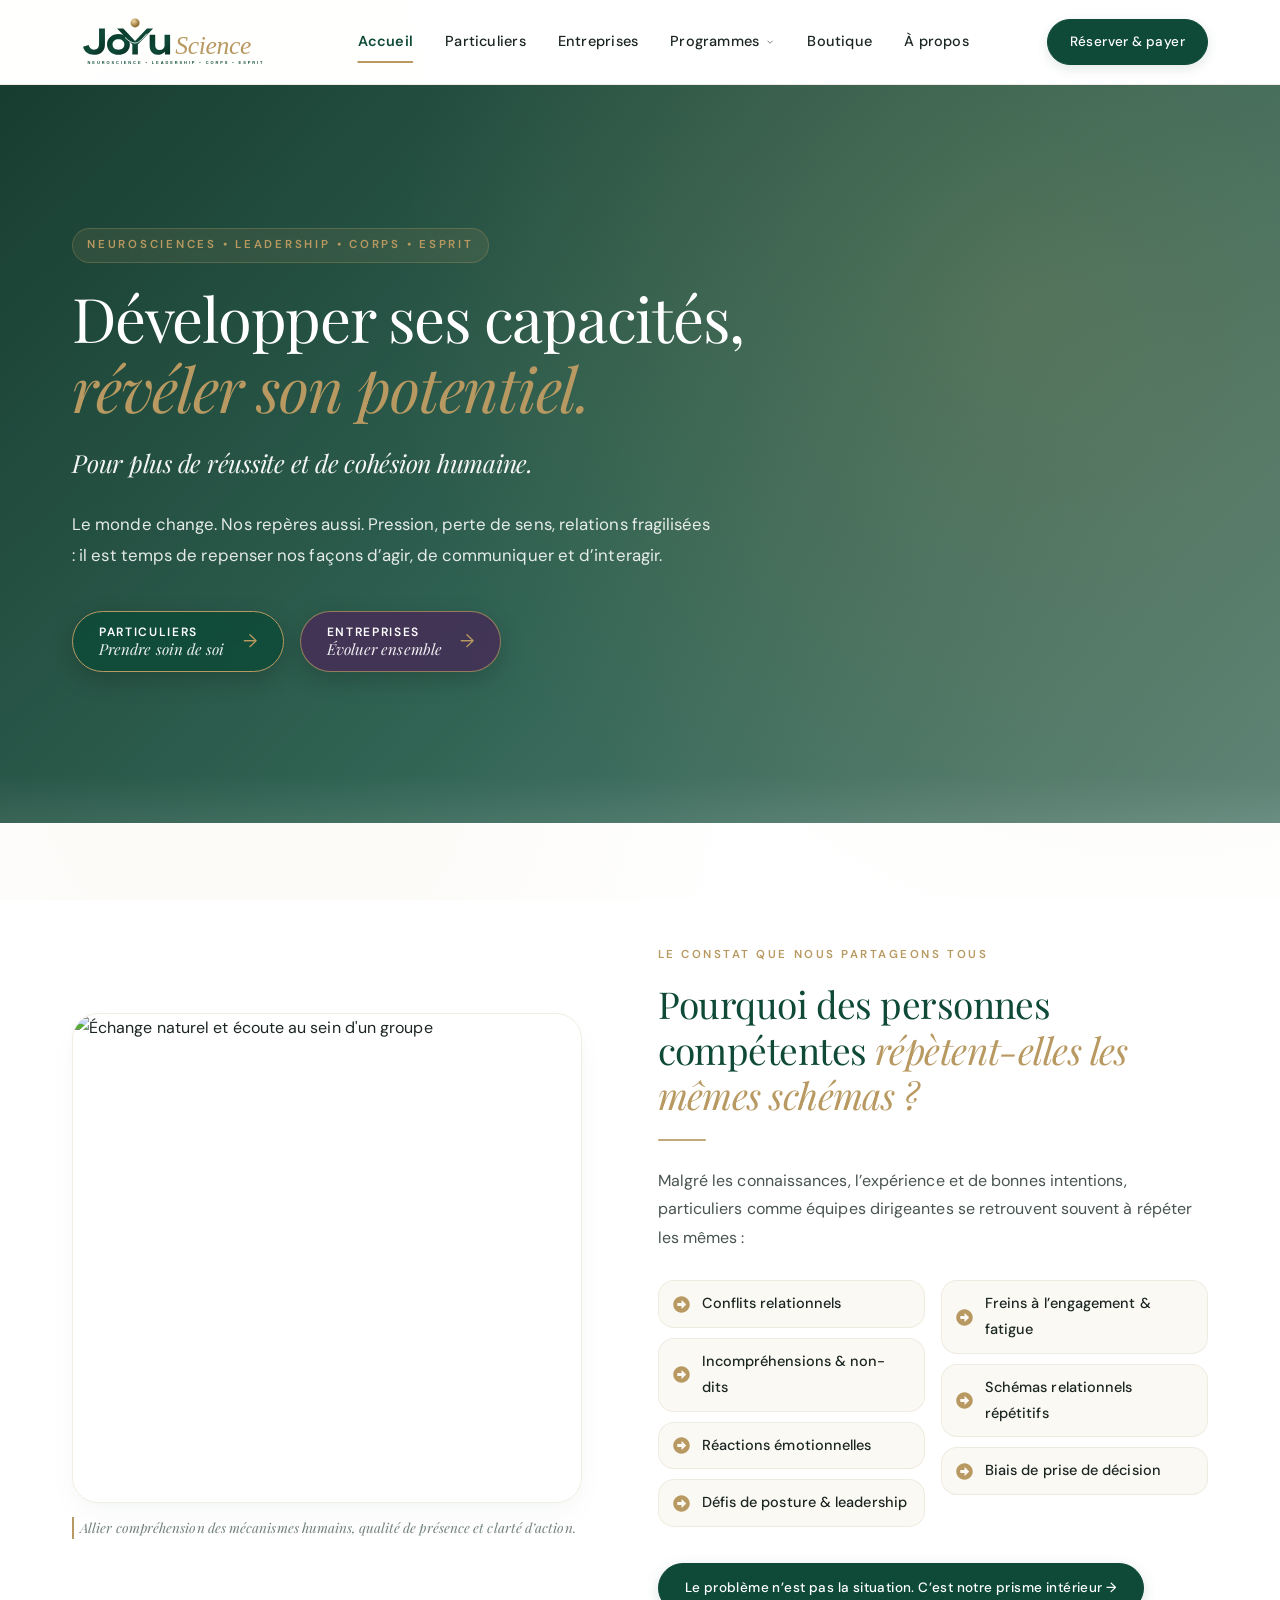
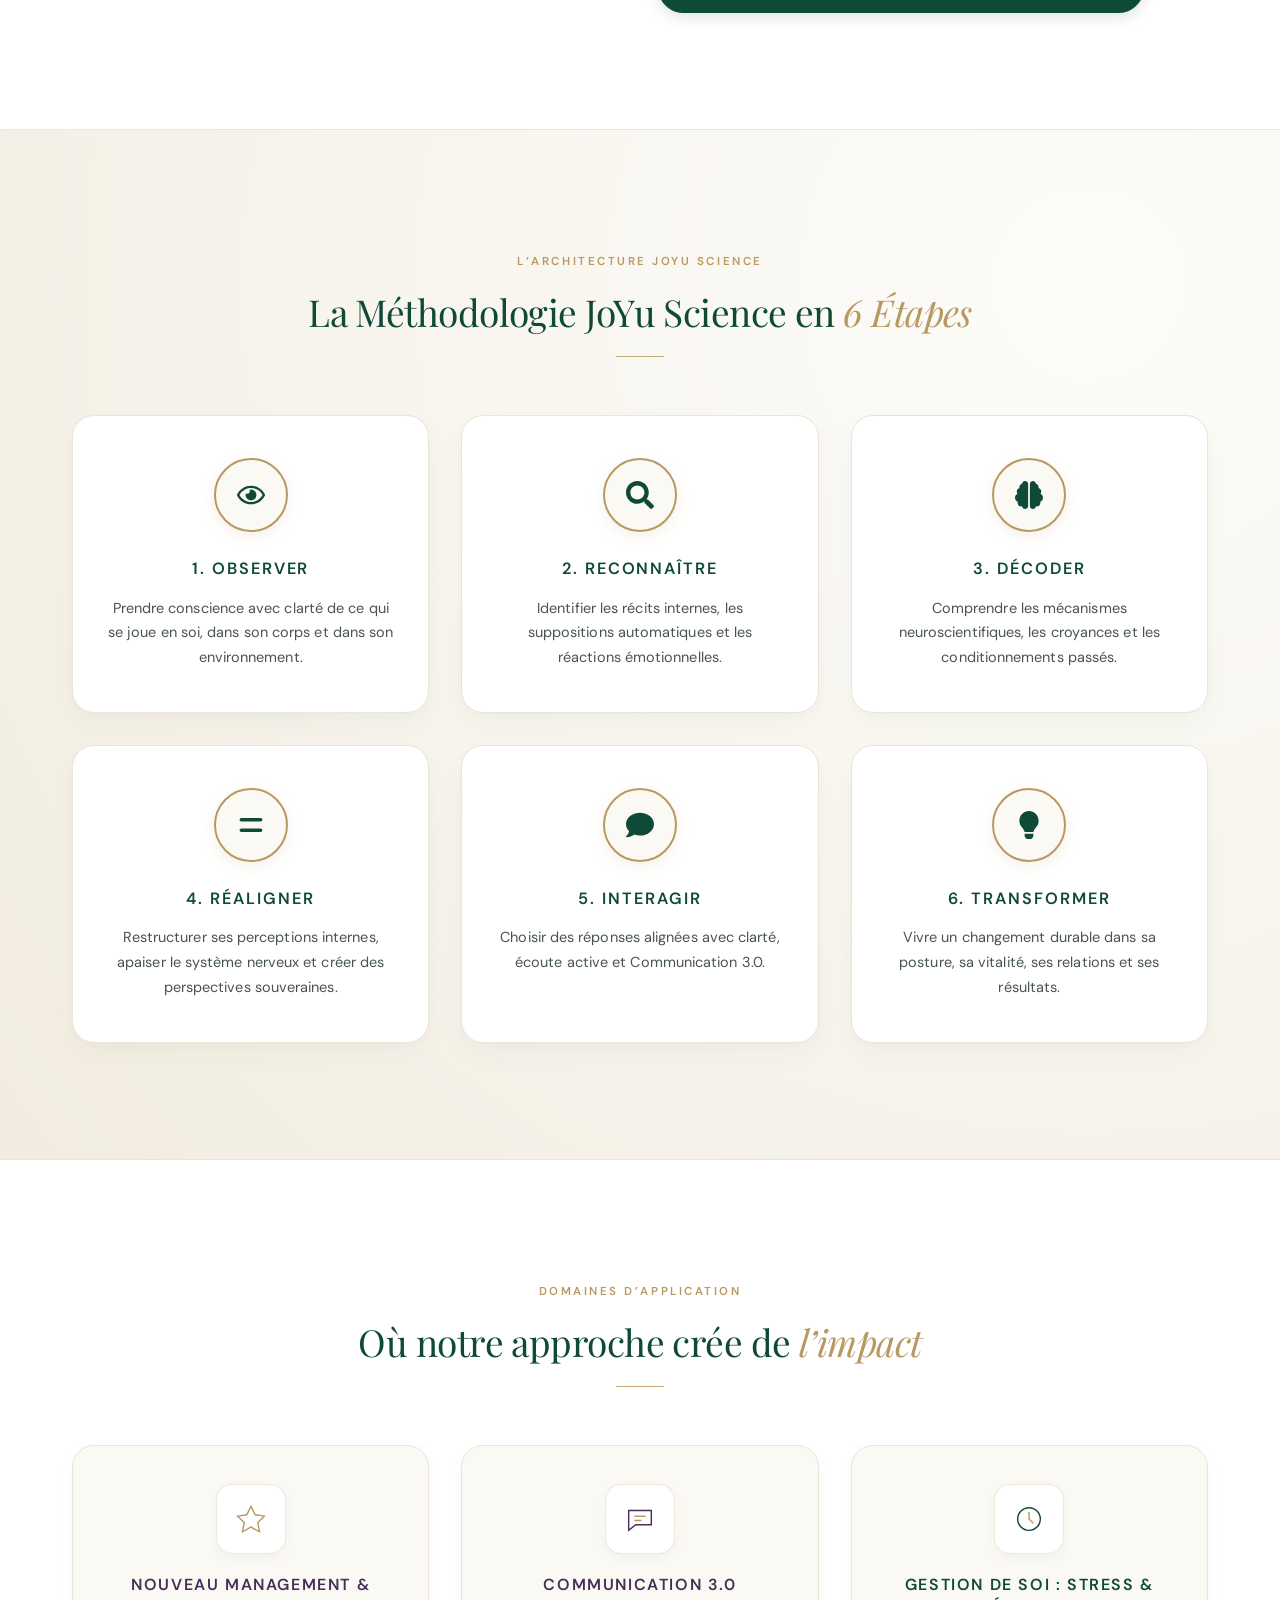
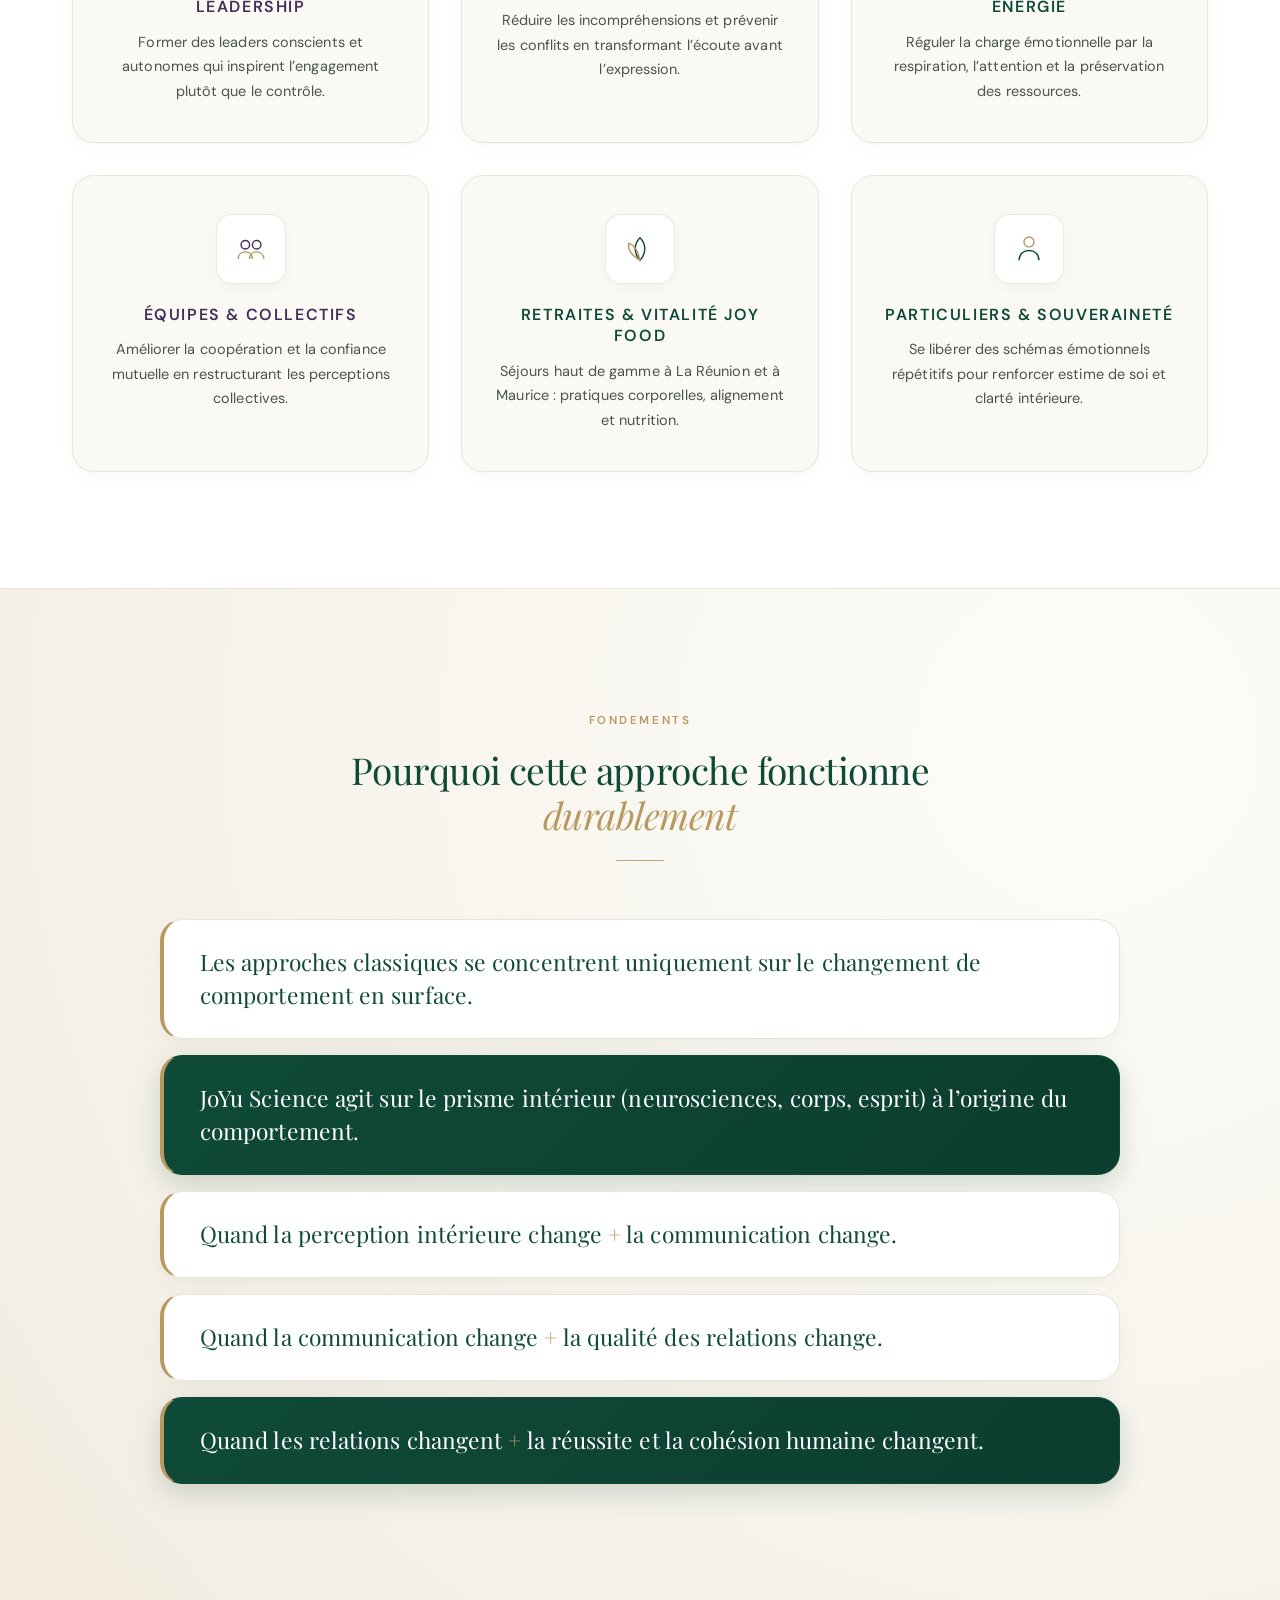
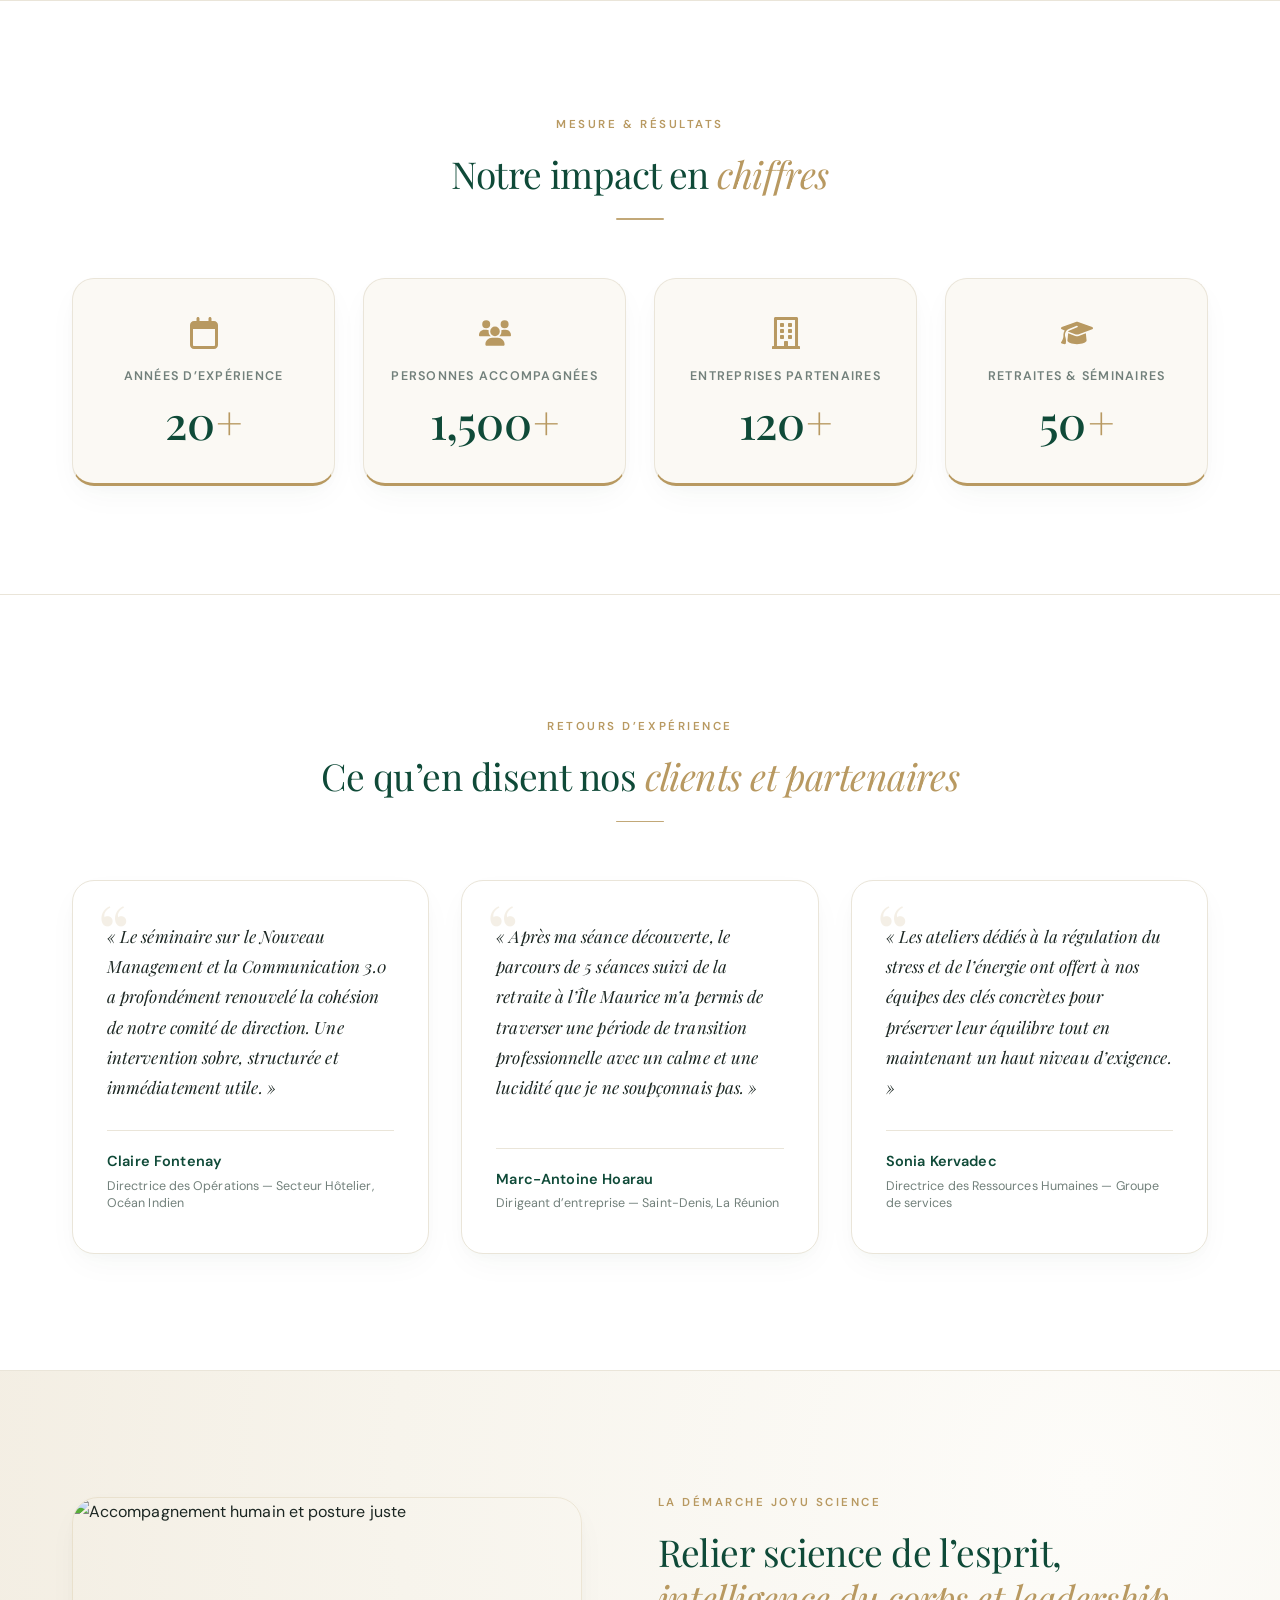
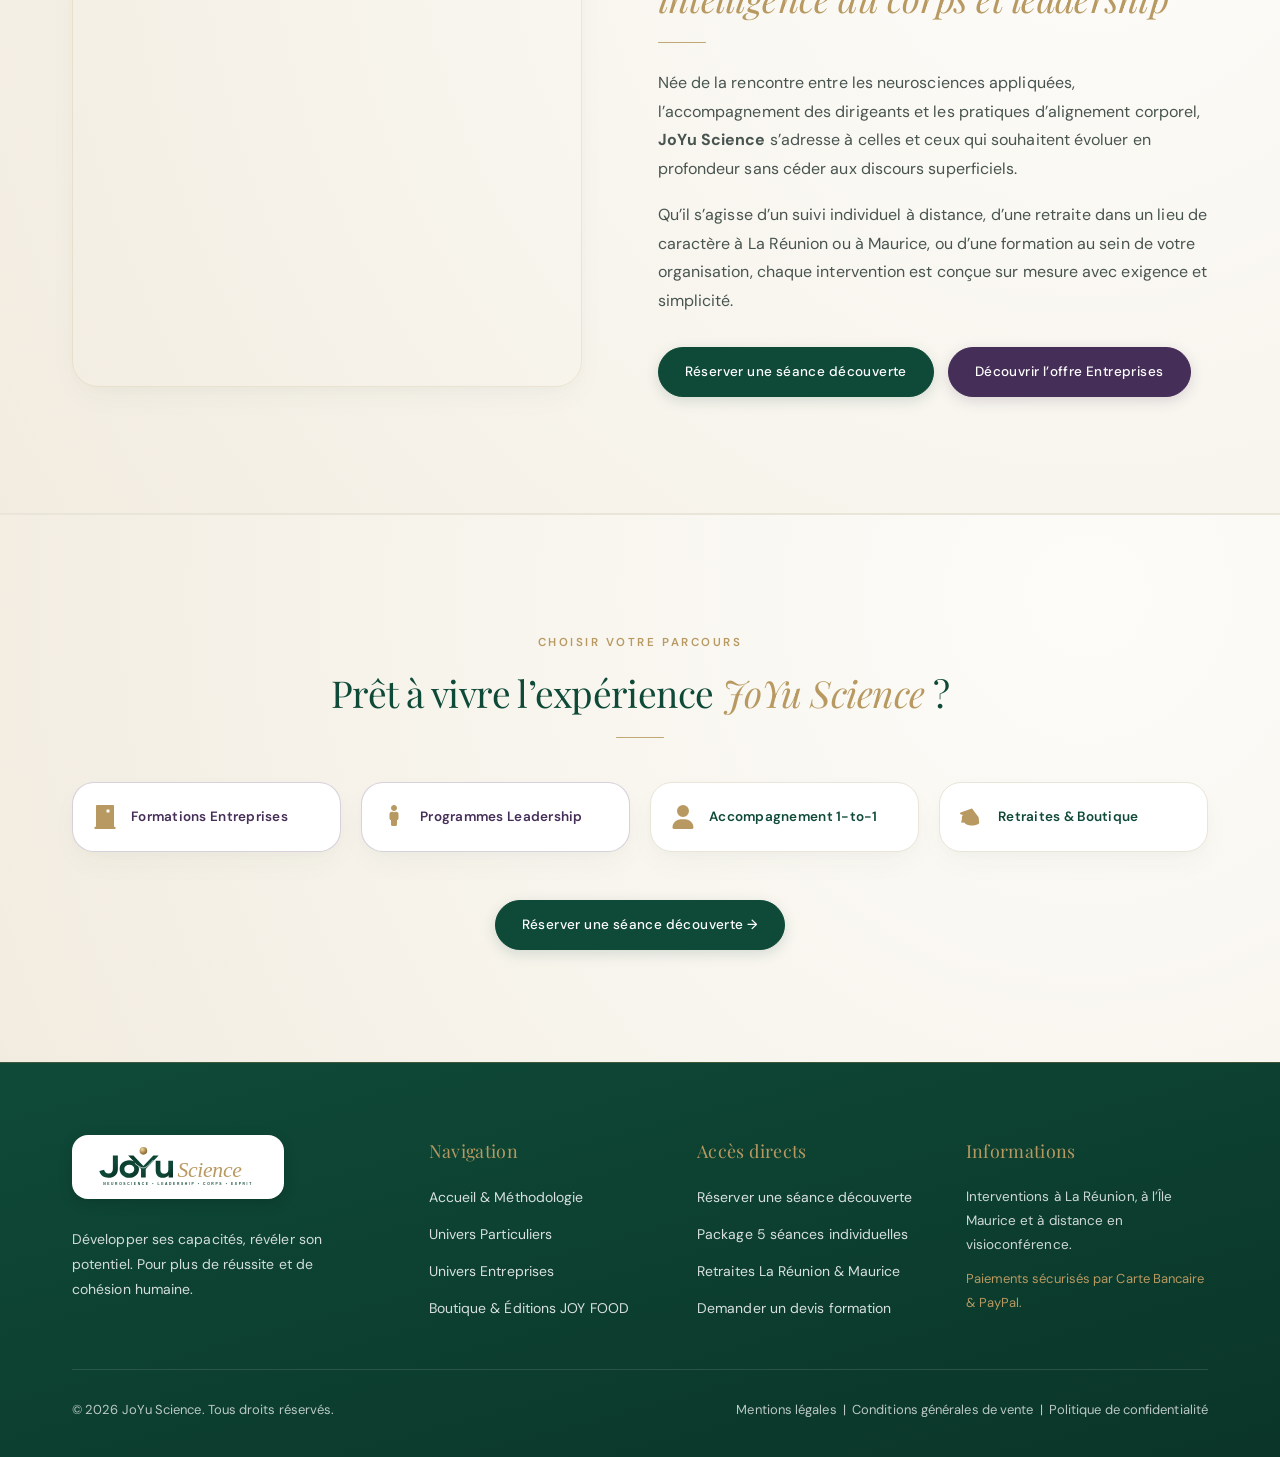
==== index.html @ 61b64066 "first commit" ====
<!DOCTYPE html>
<html lang="fr">

<head>
    <meta charset="UTF-8">
    <meta name="viewport" content="width=device-width, initial-scale=1.0">
    <title>JoYu Science</title>
    <meta name="description"
        content="JoYu Science accompagne les particuliers et les entreprises : développer ses capacités, révéler son potentiel pour plus de réussite et de cohésion humaine.">

    <link rel="stylesheet" href="style.css">
    <!-- Typographies officielles de la charte graphique : Playfair Display & DM Sans -->
    <link rel="preconnect" href="https://fonts.googleapis.com">
    <link rel="preconnect" href="https://fonts.gstatic.com" crossorigin>
    <link
        href="https://fonts.googleapis.com/css2?family=DM+Sans:ital,opsz,wght@0,9..40,300..700;1,9..40,300..700&family=Playfair+Display:ital,wght@0,400..700;1,400..700&display=swap"
        rel="stylesheet">

</head>

<body id="top-anchor">

    <!-- Contrôles d'état CSS (Navigation entre les 5 pages + Ouverture du menu Burger) -->
    <input type="radio" name="page-nav" id="page-1" class="css-state-input" checked>
    <input type="radio" name="page-nav" id="page-2" class="css-state-input">
    <input type="radio" name="page-nav" id="page-3" class="css-state-input">
    <input type="radio" name="page-nav" id="page-4" class="css-state-input">
    <input type="radio" name="page-nav" id="page-5" class="css-state-input">

    <input type="checkbox" id="mobile-menu-toggle" class="css-state-input">

    <div class="site-wrapper">

        <!-- ======================================================================
         HEADER PRINCIPAL (CONTENU DANS 1200PX SUR DESKTOP + BURGER SUR MOBILE)
         ====================================================================== -->
        <header class="site-header">
            <div class="header-inner">

                <!-- Logo officiel utilisant le vecteur JoYu Science -->
                <label for="page-1" class="brand-logo-link" title="JoYu Science — Accueil">
                    <img src="logo.svg" alt="JoYu Science — Neuroscience • Leadership • Corps • Esprit"
                        class="brand-logo-img"
                        onerror="this.onerror=null;this.src='1000008343_2.jpg';">
                </label>

                <!-- Menu de navigation principal (Horizontal sur Desktop / Tiroir latéral sur Mobile) -->
                <nav class="main-nav" aria-label="Navigation principale">
                    <div>
                        <!-- En-tête du tiroir mobile -->
                        <div class="drawer-header-mobile">
                            <span
                                style="font-family: var(--font-heading); font-size: 1.15rem; color: var(--joyu-green);">
                                JoYu <span style="color: var(--joyu-gold); font-style: italic;">Science</span>
                            </span>
                            <label for="mobile-menu-toggle" class="drawer-close-btn" aria-label="Fermer le menu">
                                <svg width="16" height="16" viewBox="0 0 24 24" fill="none" stroke="currentColor"
                                    stroke-width="1.8">
                                    <path d="M18 6L6 18M6 6l12 12" />
                                </svg>
                            </label>
                        </div>

                        <ul class="nav-list">
                            <li class="nav-item">
                                <label for="page-1" class="nav-link nav-link-home"
                                    onclick="document.getElementById('mobile-menu-toggle').checked=false;">Accueil</label>
                            </li>
                            <li class="nav-item">
                                <label for="page-2" class="nav-link nav-link-particuliers"
                                    onclick="document.getElementById('mobile-menu-toggle').checked=false;">Particuliers</label>
                            </li>
                            <li class="nav-item">
                                <label for="page-3" class="nav-link nav-link-entreprises"
                                    onclick="document.getElementById('mobile-menu-toggle').checked=false;">Entreprises</label>
                            </li>
                            <li class="nav-item nav-item-dropdown">
                                <span class="nav-link">
                                    Programmes
                                    <svg class="nav-chevron" viewBox="0 0 24 24" fill="none" stroke-width="2">
                                        <path d="M6 9l6 6 6-6" />
                                    </svg>
                                </span>
                                <ul class="dropdown-menu">
                                    <li>
                                        <label for="page-2" class="dropdown-link"
                                            onclick="document.getElementById('mobile-menu-toggle').checked=false;">
                                            <span class="dropdown-title">Accompagnement &amp; Retraites</span>
                                            <span class="dropdown-sub">Séance découverte, package 5 séances,
                                                séjours</span>
                                        </label>
                                    </li>
                                    <li>
                                        <label for="page-3" class="dropdown-link plum-item"
                                            onclick="document.getElementById('mobile-menu-toggle').checked=false;">
                                            <span class="dropdown-title">Formations Entreprises</span>
                                            <span class="dropdown-sub">Nouveau Management, Communication 3.0,
                                                Stress</span>
                                        </label>
                                    </li>
                                    <li>
                                        <label for="page-4" class="dropdown-link"
                                            onclick="document.getElementById('mobile-menu-toggle').checked=false;">
                                            <span class="dropdown-title">E-books JOY FOOD &amp; Cours en ligne</span>
                                            <span class="dropdown-sub">Guides nutritionnels et modules numériques</span>
                                        </label>
                                    </li>
                                </ul>
                            </li>
                            <li class="nav-item">
                                <label for="page-4" class="nav-link nav-link-boutique"
                                    onclick="document.getElementById('mobile-menu-toggle').checked=false;">Boutique</label>
                            </li>
                            <li class="nav-item">
                                <label for="page-1" class="nav-link"
                                    onclick="document.getElementById('mobile-menu-toggle').checked=false; document.getElementById('section-fondatrice').scrollIntoView({behavior:'smooth'});">À
                                    propos</label>
                            </li>
                        </ul>
                    </div>

                    <div class="drawer-footer-mobile">
                        <label for="page-5" class="btn btn-green"
                            onclick="document.getElementById('mobile-menu-toggle').checked=false;">
                            Réserver une séance
                        </label>
                    </div>
                </nav>

                <!-- Bouton d'action Desktop -->
                <div class="header-cta-wrap">
                    <label for="page-5" class="btn-header nav-link-reserver">Réserver &amp; payer</label>
                </div>

                <!-- Bouton Burger Mobile -->
                <label for="mobile-menu-toggle" class="burger-trigger" aria-label="Ouvrir le menu">
                    <svg width="22" height="22" viewBox="0 0 24 24" fill="none" stroke="currentColor"
                        stroke-width="1.8">
                        <path d="M3 7h18M3 12h18M3 17h18" />
                    </svg>
                </label>

            </div>

            <!-- Toile de fond mobile -->
            <label for="mobile-menu-toggle" class="mobile-backdrop" aria-label="Fermer le menu"></label>
        </header>

        <!-- ======================================================================
         PAGE 1 : ACCUEIL COMMUN
         ====================================================================== -->
        <main id="view-page-1" class="page-view">

            <!-- 1. HERO PLEINE IMAGE AVEC TEXTE PAR-DESSUS -->
            <section class="hero-full-image">
                <div class="container">
                    <div class="hero-overlay-content">
                        <span class="hero-kicker">Neurosciences &bull; Leadership &bull; Corps &bull; Esprit</span>
                        <h1 class="hero-main-title">
                            Développer ses capacités,<br>
                            <span>révéler son potentiel.</span>
                        </h1>
                        <p class="hero-subtitle">Pour plus de réussite et de cohésion humaine.</p>
                        <p class="hero-lead">
                            Le monde change. Nos repères aussi. Pression, perte de sens, relations fragilisées : il est
                            temps de repenser nos façons d’agir, de communiquer et d’interagir.
                        </p>

                        <!-- Deux accès directs Particuliers & Entreprises -->
                        <div class="hero-portals-grid">
                            <label for="page-2" class="portal-card particuliers">
                                <div>
                                    <span class="portal-label">Particuliers</span>
                                    <span class="portal-desc">Prendre soin de soi</span>
                                </div>
                                <span class="portal-arrow">&rarr;</span>
                            </label>

                            <label for="page-3" class="portal-card entreprises">
                                <div>
                                    <span class="portal-label">Entreprises</span>
                                    <span class="portal-desc">Évoluer ensemble</span>
                                </div>
                                <span class="portal-arrow">&rarr;</span>
                            </label>
                        </div>
                    </div>
                </div>
            </section>

            <!-- 2. LE CONSTAT (2 COLONNES — INSPIRÉ DE REENA JABRAN) -->
            <section class="section-pad">
                <div class="container">
                    <div class="split-2col">
                        <div class="editorial-photo-frame">
                            <img src="https://images.unsplash.com/photo-1522071820081-009f0129c71c?auto=format&fit=crop&w=1000&q=85"
                                alt="Échange naturel et écoute au sein d'un groupe">
                            <p class="editorial-photo-caption">
                                Allier compréhension des mécanismes humains, qualité de présence et clarté d’action.
                            </p>
                        </div>

                        <div>
                            <span class="eyebrow">Le constat que nous partageons tous</span>
                            <h2 class="heading-lg">
                                Pourquoi des personnes compétentes <span class="gold-italic">répètent-elles les mêmes
                                    schémas ?</span>
                            </h2>
                            <div class="gold-divider"></div>
                            <p style="color: var(--text-body); margin-bottom: 12px;">
                                Malgré les connaissances, l’expérience et de bonnes intentions, particuliers comme
                                équipes dirigeantes se retrouvent souvent à répéter les mêmes :
                            </p>

                            <!-- 2 listes d'icônes côte à côte (4 items + 3 items) avec les flèches circulaires dorées -->
                            <div class="elementor-element-16072e4">
                                <ul class="elementor-icon-list-items">
                                    <li class="elementor-icon-list-item">
                                        <span class="elementor-icon-list-icon">
                                            <svg aria-hidden="true" viewBox="0 0 512 512"
                                                xmlns="http://www.w3.org/2000/svg">
                                                <path
                                                    d="M256 8c137 0 248 111 248 248S393 504 256 504 8 393 8 256 119 8 256 8zM140 300h116v70.9c0 10.7 13 16.1 20.5 8.5l114.3-114.9c4.7-4.7 4.7-12.2 0-16.9l-114.3-115c-7.6-7.6-20.5-2.2-20.5 8.5V212H140c-6.6 0-12 5.4-12 12v64c0 6.6 5.4 12 12 12z">
                                                </path>
                                            </svg>
                                        </span>
                                        <span class="elementor-icon-list-text">Conflits relationnels</span>
                                    </li>
                                    <li class="elementor-icon-list-item">
                                        <span class="elementor-icon-list-icon">
                                            <svg aria-hidden="true" viewBox="0 0 512 512"
                                                xmlns="http://www.w3.org/2000/svg">
                                                <path
                                                    d="M256 8c137 0 248 111 248 248S393 504 256 504 8 393 8 256 119 8 256 8zM140 300h116v70.9c0 10.7 13 16.1 20.5 8.5l114.3-114.9c4.7-4.7 4.7-12.2 0-16.9l-114.3-115c-7.6-7.6-20.5-2.2-20.5 8.5V212H140c-6.6 0-12 5.4-12 12v64c0 6.6 5.4 12 12 12z">
                                                </path>
                                            </svg>
                                        </span>
                                        <span class="elementor-icon-list-text">Incompréhensions &amp; non-dits</span>
                                    </li>
                                    <li class="elementor-icon-list-item">
                                        <span class="elementor-icon-list-icon">
                                            <svg aria-hidden="true" viewBox="0 0 512 512"
                                                xmlns="http://www.w3.org/2000/svg">
                                                <path
                                                    d="M256 8c137 0 248 111 248 248S393 504 256 504 8 393 8 256 119 8 256 8zM140 300h116v70.9c0 10.7 13 16.1 20.5 8.5l114.3-114.9c4.7-4.7 4.7-12.2 0-16.9l-114.3-115c-7.6-7.6-20.5-2.2-20.5 8.5V212H140c-6.6 0-12 5.4-12 12v64c0 6.6 5.4 12 12 12z">
                                                </path>
                                            </svg>
                                        </span>
                                        <span class="elementor-icon-list-text">Réactions émotionnelles</span>
                                    </li>
                                    <li class="elementor-icon-list-item">
                                        <span class="elementor-icon-list-icon">
                                            <svg aria-hidden="true" viewBox="0 0 512 512"
                                                xmlns="http://www.w3.org/2000/svg">
                                                <path
                                                    d="M256 8c137 0 248 111 248 248S393 504 256 504 8 393 8 256 119 8 256 8zM140 300h116v70.9c0 10.7 13 16.1 20.5 8.5l114.3-114.9c4.7-4.7 4.7-12.2 0-16.9l-114.3-115c-7.6-7.6-20.5-2.2-20.5 8.5V212H140c-6.6 0-12 5.4-12 12v64c0 6.6 5.4 12 12 12z">
                                                </path>
                                            </svg>
                                        </span>
                                        <span class="elementor-icon-list-text">Défis de posture &amp; leadership</span>
                                    </li>
                                </ul>

                                <ul class="elementor-icon-list-items">
                                    <li class="elementor-icon-list-item">
                                        <span class="elementor-icon-list-icon">
                                            <svg aria-hidden="true" viewBox="0 0 512 512"
                                                xmlns="http://www.w3.org/2000/svg">
                                                <path
                                                    d="M256 8c137 0 248 111 248 248S393 504 256 504 8 393 8 256 119 8 256 8zM140 300h116v70.9c0 10.7 13 16.1 20.5 8.5l114.3-114.9c4.7-4.7 4.7-12.2 0-16.9l-114.3-115c-7.6-7.6-20.5-2.2-20.5 8.5V212H140c-6.6 0-12 5.4-12 12v64c0 6.6 5.4 12 12 12z">
                                                </path>
                                            </svg>
                                        </span>
                                        <span class="elementor-icon-list-text">Freins à l’engagement &amp;
                                            fatigue</span>
                                    </li>
                                    <li class="elementor-icon-list-item">
                                        <span class="elementor-icon-list-icon">
                                            <svg aria-hidden="true" viewBox="0 0 512 512"
                                                xmlns="http://www.w3.org/2000/svg">
                                                <path
                                                    d="M256 8c137 0 248 111 248 248S393 504 256 504 8 393 8 256 119 8 256 8zM140 300h116v70.9c0 10.7 13 16.1 20.5 8.5l114.3-114.9c4.7-4.7 4.7-12.2 0-16.9l-114.3-115c-7.6-7.6-20.5-2.2-20.5 8.5V212H140c-6.6 0-12 5.4-12 12v64c0 6.6 5.4 12 12 12z">
                                                </path>
                                            </svg>
                                        </span>
                                        <span class="elementor-icon-list-text">Schémas relationnels répétitifs</span>
                                    </li>
                                    <li class="elementor-icon-list-item">
                                        <span class="elementor-icon-list-icon">
                                            <svg aria-hidden="true" viewBox="0 0 512 512"
                                                xmlns="http://www.w3.org/2000/svg">
                                                <path
                                                    d="M256 8c137 0 248 111 248 248S393 504 256 504 8 393 8 256 119 8 256 8zM140 300h116v70.9c0 10.7 13 16.1 20.5 8.5l114.3-114.9c4.7-4.7 4.7-12.2 0-16.9l-114.3-115c-7.6-7.6-20.5-2.2-20.5 8.5V212H140c-6.6 0-12 5.4-12 12v64c0 6.6 5.4 12 12 12z">
                                                </path>
                                            </svg>
                                        </span>
                                        <span class="elementor-icon-list-text">Biais de prise de décision</span>
                                    </li>
                                </ul>
                            </div>

                            <a href="#section-methode" class="btn btn-green">
                                Le problème n’est pas la situation. C’est notre prisme intérieur &rarr;
                            </a>
                        </div>
                    </div>
                </div>
            </section>

            <!-- 3. LE CADRE MÉTHODOLOGIQUE EN 6 ÉTAPES (ICÔNES CIRCULAIRES & COULEURS RESTAURÉES) -->
            <section id="section-methode" class="elementor-element-f5bcdcf">
                <div class="container">
                    <div class="section-header-center">
                        <span class="eyebrow">L’Architecture JoYu Science</span>
                        <h2 class="heading-lg">La Méthodologie JoYu Science en <span class="gold-italic">6 Étapes</span>
                        </h2>
                        <div class="gold-divider center"></div>
                    </div>

                    <div class="elementor-element-08e4880">
                        <!-- 1. OBSERVER -->
                        <div class="elementor-widget-icon-box elementor-view-framed elementor-shape-circle">
                            <div class="elementor-icon-box-wrapper">
                                <div class="elementor-icon-box-icon">
                                    <span class="elementor-icon">
                                        <svg aria-hidden="true" viewBox="0 0 576 512"
                                            xmlns="http://www.w3.org/2000/svg">
                                            <path
                                                d="M288 144a110.94 110.94 0 0 0-31.24 5 55.4 55.4 0 0 1 7.24 27 56 56 0 0 1-56 56 55.4 55.4 0 0 1-27-7.24A111.71 111.71 0 1 0 288 144zm284.52 97.4C518.29 135.59 410.93 64 288 64S57.68 135.64 3.48 241.41a32.35 32.35 0 0 0 0 29.19C57.71 376.41 165.07 448 288 448s230.32-71.64 284.52-177.41a32.35 32.35 0 0 0 0-29.19zM288 400c-98.65 0-189.09-55-237.93-144C98.91 167 189.34 112 288 112s189.09 55 237.93 144C477.1 345 386.66 400 288 400z">
                                            </path>
                                        </svg>
                                    </span>
                                </div>
                                <div class="elementor-icon-box-content">
                                    <h3 class="elementor-icon-box-title"><span>1. OBSERVER</span></h3>
                                    <p class="elementor-icon-box-description">Prendre conscience avec clarté de ce qui
                                        se joue en soi, dans son corps et dans son environnement.</p>
                                </div>
                            </div>
                        </div>

                        <!-- 2. RECONNAÎTRE -->
                        <div class="elementor-widget-icon-box elementor-view-framed elementor-shape-circle">
                            <div class="elementor-icon-box-wrapper">
                                <div class="elementor-icon-box-icon">
                                    <span class="elementor-icon">
                                        <svg aria-hidden="true" viewBox="0 0 512 512"
                                            xmlns="http://www.w3.org/2000/svg">
                                            <path
                                                d="M505 442.7L405.3 343c-4.5-4.5-10.6-7-17-7H372c27.6-35.3 44-79.7 44-128C416 93.1 322.9 0 208 0S0 93.1 0 208s93.1 208 208 208c48.3 0 92.7-16.4 128-44v16.3c0 6.4 2.5 12.5 7 17l99.7 99.7c9.4 9.4 24.6 9.4 33.9 0l28.3-28.3c9.4-9.4 9.4-24.6.1-34zM208 336c-70.7 0-128-57.2-128-128 0-70.7 57.2-128 128-128 70.7 0 128 57.2 128 128 0 70.7-57.2 128-128 128z">
                                            </path>
                                        </svg>
                                    </span>
                                </div>
                                <div class="elementor-icon-box-content">
                                    <h3 class="elementor-icon-box-title"><span>2. RECONNAÎTRE</span></h3>
                                    <p class="elementor-icon-box-description">Identifier les récits internes, les
                                        suppositions automatiques et les réactions émotionnelles.</p>
                                </div>
                            </div>
                        </div>

                        <!-- 3. DÉCODER -->
                        <div class="elementor-widget-icon-box elementor-view-framed elementor-shape-circle">
                            <div class="elementor-icon-box-wrapper">
                                <div class="elementor-icon-box-icon">
                                    <span class="elementor-icon">
                                        <svg aria-hidden="true" viewBox="0 0 512 512"
                                            xmlns="http://www.w3.org/2000/svg">
                                            <path
                                                d="M184 0c30.9 0 56 25.1 56 56V456c0 30.9-25.1 56-56 56c-28.9 0-52.7-21.9-55.7-50.1c-5.2 1.4-10.7 2.1-16.3 2.1c-35.3 0-64-28.7-64-64c0-7.4 1.3-14.6 3.6-21.2C21.4 367.4 0 338.2 0 304c0-31.9 18.7-59.5 45.8-72.3C37.1 220.8 32 207 32 192c0-30.7 21.6-56.3 50.4-62.6C80.8 123.9 80 118 80 112c0-29.9 20.6-55.1 48.3-62.1C131.3 21.9 155.1 0 184 0zM328 0c28.9 0 52.7 21.9 55.7 49.9C411.4 56.9 432 82.1 432 112c0 6-.8 11.9-2.4 17.4c28.8 6.3 50.4 31.9 50.4 62.6c0 15-5.1 28.8-13.8 39.7C493.3 244.5 512 272.1 512 304c0 34.2-21.4 63.4-51.6 74.8c2.3 6.6 3.6 13.8 3.6 21.2c0 35.3-28.7 64-64 64c-5.6 0-11.1-.7-16.3-2.1c-3 28.2-26.8 50.1-55.7 50.1c-30.9 0-56-25.1-56-56V56c0-30.9 25.1-56 56-56z">
                                            </path>
                                        </svg>
                                    </span>
                                </div>
                                <div class="elementor-icon-box-content">
                                    <h3 class="elementor-icon-box-title"><span>3. DÉCODER</span></h3>
                                    <p class="elementor-icon-box-description">Comprendre les mécanismes
                                        neuroscientifiques, les croyances et les conditionnements passés.</p>
                                </div>
                            </div>
                        </div>

                        <!-- 4. RÉALIGNER -->
                        <div class="elementor-widget-icon-box elementor-view-framed elementor-shape-circle">
                            <div class="elementor-icon-box-wrapper">
                                <div class="elementor-icon-box-icon">
                                    <span class="elementor-icon">
                                        <svg aria-hidden="true" viewBox="0 0 448 512"
                                            xmlns="http://www.w3.org/2000/svg">
                                            <path
                                                d="M48 128c-17.7 0-32 14.3-32 32s14.3 32 32 32H400c17.7 0 32-14.3 32-32s-14.3-32-32-32H48zm0 192c-17.7 0-32 14.3-32 32s14.3 32 32 32H400c17.7 0 32-14.3 32-32s-14.3-32-32-32H48z">
                                            </path>
                                        </svg>
                                    </span>
                                </div>
                                <div class="elementor-icon-box-content">
                                    <h3 class="elementor-icon-box-title"><span>4. RÉALIGNER</span></h3>
                                    <p class="elementor-icon-box-description">Restructurer ses perceptions internes,
                                        apaiser le système nerveux et créer des perspectives souveraines.</p>
                                </div>
                            </div>
                        </div>

                        <!-- 5. INTERAGIR -->
                        <div class="elementor-widget-icon-box elementor-view-framed elementor-shape-circle">
                            <div class="elementor-icon-box-wrapper">
                                <div class="elementor-icon-box-icon">
                                    <span class="elementor-icon">
                                        <svg aria-hidden="true" viewBox="0 0 512 512"
                                            xmlns="http://www.w3.org/2000/svg">
                                            <path
                                                d="M256 32C114.6 32 0 125.1 0 240c0 49.6 21.4 95 57 130.7C44.5 421.1 2.7 466 2.2 466.5c-2.2 2.3-2.8 5.7-1.5 8.7S4.8 480 8 480c66.3 0 116-31.8 140.6-51.4 32.7 12.3 69 19.4 107.4 19.4 141.4 0 256-93.1 256-208S397.4 32 256 32z">
                                            </path>
                                        </svg>
                                    </span>
                                </div>
                                <div class="elementor-icon-box-content">
                                    <h3 class="elementor-icon-box-title"><span>5. INTERAGIR</span></h3>
                                    <p class="elementor-icon-box-description">Choisir des réponses alignées avec clarté,
                                        écoute active et Communication 3.0.</p>
                                </div>
                            </div>
                        </div>

                        <!-- 6. TRANSFORMER -->
                        <div class="elementor-widget-icon-box elementor-view-framed elementor-shape-circle">
                            <div class="elementor-icon-box-wrapper">
                                <div class="elementor-icon-box-icon">
                                    <span class="elementor-icon">
                                        <svg aria-hidden="true" viewBox="0 0 352 512"
                                            xmlns="http://www.w3.org/2000/svg">
                                            <path
                                                d="M96.06 454.35c.01 6.29 1.87 12.45 5.36 17.69l17.09 25.69a31.99 31.99 0 0 0 26.64 14.28h61.71a31.99 31.99 0 0 0 26.64-14.28l17.09-25.69a31.988 31.988 0 0 0 5.36-17.69l.04-38.35H96.01l.05 38.35zM0 176c0 44.37 16.45 84.85 43.56 115.78 16.52 18.85 42.36 58.23 52.21 91.45.04.26.07.52.11.78h160.24c.04-.26.07-.51.11-.78 9.85-33.22 35.69-72.6 52.21-91.45C335.55 260.85 352 220.37 352 176 352 78.61 272.91-.3 175.45 0 73.44.31 0 82.97 0 176z">
                                            </path>
                                        </svg>
                                    </span>
                                </div>
                                <div class="elementor-icon-box-content">
                                    <h3 class="elementor-icon-box-title"><span>6. TRANSFORMER</span></h3>
                                    <p class="elementor-icon-box-description">Vivre un changement durable dans sa
                                        posture, sa vitalité, ses relations et ses résultats.</p>
                                </div>
                            </div>
                        </div>
                    </div>
                </div>
            </section>

            <!-- 4. DOMAINES D'IMPACT (COULEURS IVOIRE & ICÔNES BICOLORES RESTAURÉES) -->
            <section class="elementor-element-7167631">
                <div class="container">
                    <div class="section-header-center">
                        <span class="eyebrow">Domaines d’application</span>
                        <h2 class="heading-lg">Où notre approche crée de <span class="gold-italic">l’impact</span></h2>
                        <div class="gold-divider center"></div>
                    </div>

                    <div class="elementor-element-d5cd4d4">
                        <!-- 1. LEADERSHIP (Entreprises) -->
                        <div class="elementor-widget-image-box b2b-impact-card">
                            <div class="elementor-image-box-wrapper">
                                <figure class="elementor-image-box-img">
                                    <svg viewBox="0 0 48 48" fill="none" stroke="#452e57" stroke-width="2">
                                        <path d="M24 6L30 18L43 20L33.5 29L36 42L24 35.5L12 42L14.5 29L5 20L18 18L24 6Z"
                                            stroke="#b89961" />
                                    </svg>
                                </figure>
                                <div class="elementor-image-box-content">
                                    <h3 class="elementor-image-box-title">NOUVEAU MANAGEMENT &amp; LEADERSHIP</h3>
                                    <p class="elementor-image-box-description">Former des leaders conscients et
                                        autonomes qui inspirent l’engagement plutôt que le contrôle.</p>
                                </div>
                            </div>
                        </div>

                        <!-- 2. COMMUNICATION 3.0 (Entreprises) -->
                        <div class="elementor-widget-image-box b2b-impact-card">
                            <div class="elementor-image-box-wrapper">
                                <figure class="elementor-image-box-img">
                                    <svg viewBox="0 0 48 48" fill="none" stroke="#452e57" stroke-width="2">
                                        <path d="M8 12H40V32H18L8 40V12Z" />
                                        <path d="M16 20H32M16 26H26" stroke="#b89961" />
                                    </svg>
                                </figure>
                                <div class="elementor-image-box-content">
                                    <h3 class="elementor-image-box-title">COMMUNICATION 3.0</h3>
                                    <p class="elementor-image-box-description">Réduire les incompréhensions et prévenir
                                        les conflits en transformant l’écoute avant l’expression.</p>
                                </div>
                            </div>
                        </div>

                        <!-- 3. GESTION DE SOI : STRESS & ÉNERGIE -->
                        <div class="elementor-widget-image-box">
                            <div class="elementor-image-box-wrapper">
                                <figure class="elementor-image-box-img">
                                    <svg viewBox="0 0 48 48" fill="none" stroke="#0f4a38" stroke-width="2">
                                        <circle cx="24" cy="24" r="16" />
                                        <path d="M24 14V24L30 30" stroke="#b89961" />
                                    </svg>
                                </figure>
                                <div class="elementor-image-box-content">
                                    <h3 class="elementor-image-box-title">GESTION DE SOI : STRESS &amp; ÉNERGIE</h3>
                                    <p class="elementor-image-box-description">Réguler la charge émotionnelle par la
                                        respiration, l’attention et la préservation des ressources.</p>
                                </div>
                            </div>
                        </div>

                        <!-- 4. ÉQUIPES & COLLECTIFS (Entreprises) -->
                        <div class="elementor-widget-image-box b2b-impact-card">
                            <div class="elementor-image-box-wrapper">
                                <figure class="elementor-image-box-img">
                                    <svg viewBox="0 0 48 48" fill="none" stroke="#452e57" stroke-width="2">
                                        <circle cx="16" cy="18" r="6" />
                                        <circle cx="32" cy="18" r="6" />
                                        <path
                                            d="M6 38C6 31 11 28 16 28C21 28 26 31 26 38M22 38C22 31 27 28 32 28C37 28 42 31 42 38"
                                            stroke="#b89961" />
                                    </svg>
                                </figure>
                                <div class="elementor-image-box-content">
                                    <h3 class="elementor-image-box-title">ÉQUIPES &amp; COLLECTIFS</h3>
                                    <p class="elementor-image-box-description">Améliorer la coopération et la confiance
                                        mutuelle en restructurant les perceptions collectives.</p>
                                </div>
                            </div>
                        </div>

                        <!-- 5. RETRAITES & VITALITÉ JOY FOOD -->
                        <div class="elementor-widget-image-box">
                            <div class="elementor-image-box-wrapper">
                                <figure class="elementor-image-box-img">
                                    <svg viewBox="0 0 48 48" fill="none" stroke="#0f4a38" stroke-width="2">
                                        <path d="M24 8C16 16 14 28 24 40C34 28 32 16 24 8Z" />
                                        <path d="M24 40C14 34 6 26 8 16C16 18 22 28 24 40Z" stroke="#b89961" />
                                    </svg>
                                </figure>
                                <div class="elementor-image-box-content">
                                    <h3 class="elementor-image-box-title">RETRAITES &amp; VITALITÉ JOY FOOD</h3>
                                    <p class="elementor-image-box-description">Séjours haut de gamme à La Réunion et à
                                        Maurice : pratiques corporelles, alignement et nutrition.</p>
                                </div>
                            </div>
                        </div>

                        <!-- 6. PARTICULIERS & SOUVERAINETÉ -->
                        <div class="elementor-widget-image-box">
                            <div class="elementor-image-box-wrapper">
                                <figure class="elementor-image-box-img">
                                    <svg viewBox="0 0 48 48" fill="none" stroke="#0f4a38" stroke-width="2">
                                        <circle cx="24" cy="14" r="7" stroke="#b89961" />
                                        <path d="M10 40C10 31 16 26 24 26C32 26 38 31 38 40" />
                                    </svg>
                                </figure>
                                <div class="elementor-image-box-content">
                                    <h3 class="elementor-image-box-title">PARTICULIERS &amp; SOUVERAINETÉ</h3>
                                    <p class="elementor-image-box-description">Se libérer des schémas émotionnels
                                        répétitifs pour renforcer estime de soi et clarté intérieure.</p>
                                </div>
                            </div>
                        </div>
                    </div>
                </div>
            </section>

            <!-- 5. POURQUOI CETTE APPROCHE FONCTIONNE (CALM DESIGN IVOIRE & VERT PROFOND, SANS VIOLET) -->
            <section class="calm-reasons-section">
                <div class="container">
                    <div class="section-header-center">
                        <span class="eyebrow">Fondements</span>
                        <h2 class="heading-lg">
                            Pourquoi cette approche fonctionne <span class="gold-italic">durablement</span>
                        </h2>
                        <div class="gold-divider center"></div>
                    </div>

                    <div class="reason-banners-stack">
                        <div class="reason-banner-row">
                            <h3>Les approches classiques se concentrent uniquement sur le changement de comportement en
                                surface.</h3>
                        </div>
                        <div class="reason-banner-row highlight-green">
                            <h3>JoYu Science agit sur le prisme intérieur (neurosciences, corps, esprit) à l’origine du
                                comportement.</h3>
                        </div>
                        <div class="reason-banner-row">
                            <h3>Quand la perception intérieure change <span style="color: var(--joyu-gold);">+</span> la
                                communication change.</h3>
                        </div>
                        <div class="reason-banner-row">
                            <h3>Quand la communication change <span style="color: var(--joyu-gold);">+</span> la qualité
                                des relations change.</h3>
                        </div>
                        <div class="reason-banner-row highlight-green">
                            <h3>Quand les relations changent <span style="color: var(--joyu-gold);">+</span> la réussite
                                et la cohésion humaine changent.</h3>
                        </div>
                    </div>
                </div>
            </section>

            <!-- 6. NOTRE IMPACT EN CHIFFRES (4 CARTES AVEC ICÔNES SVG DORÉES SUR FOND IVOIRE) -->
            <section class="elementor-element-cbf9cfe">
                <div class="container">
                    <div class="section-header-center">
                        <span class="eyebrow">Mesure &amp; Résultats</span>
                        <h2 class="heading-lg">Notre impact en <span class="gold-italic">chiffres</span></h2>
                        <div class="gold-divider center"></div>
                    </div>

                    <div class="elementor-element-39b585d">
                        <!-- Compteur 1 -->
                        <div class="counter-card-con">
                            <div class="elementor-icon">
                                <svg aria-hidden="true" viewBox="0 0 448 512" xmlns="http://www.w3.org/2000/svg">
                                    <path
                                        d="M152 24c0-13.3-10.7-24-24-24s-24 10.7-24 24V64H64C28.7 64 0 92.7 0 128v16 48V448c0 35.3 28.7 64 64 64H384c35.3 0 64-28.7 64-64V192 144 128c0-35.3-28.7-64-64-64H344V24c0-13.3-10.7-24-24-24s-24 10.7-24 24V64H152V24zM48 192H400V448c0 8.8-7.2 16-16 16H64c-8.8 0-16-7.2-16-16V192z">
                                    </path>
                                </svg>
                            </div>
                            <div class="elementor-counter-title">Années d’Expérience</div>
                            <div class="elementor-counter-number-wrapper">
                                <span>20</span><span class="elementor-counter-number-suffix">+</span>
                            </div>
                        </div>

                        <!-- Compteur 2 -->
                        <div class="counter-card-con">
                            <div class="elementor-icon">
                                <svg aria-hidden="true" viewBox="0 0 640 512" xmlns="http://www.w3.org/2000/svg">
                                    <path
                                        d="M144 0a80 80 0 1 1 0 160A80 80 0 1 1 144 0zM512 0a80 80 0 1 1 0 160A80 80 0 1 1 512 0zM0 298.7C0 239.8 47.8 192 106.7 192h42.7c15.9 0 31 3.5 44.6 9.7c-1.3 7.2-1.9 14.7-1.9 22.3c0 38.2 16.8 72.5 43.3 96c-.2 0-.4 0-.7 0H21.3C9.6 320 0 310.4 0 298.7zM405.3 320c-.2 0-.4 0-.7 0c26.6-23.5 43.3-57.8 43.3-96c0-7.6-.7-15-1.9-22.3c13.6-6.3 28.7-9.7 44.6-9.7h42.7C592.2 192 640 239.8 640 298.7c0 11.8-9.6 21.3-21.3 21.3H405.3zM224 224a96 96 0 1 1 192 0 96 96 0 1 1 -192 0zM128 485.3C128 411.7 187.7 352 261.3 352H378.7C452.3 352 512 411.7 512 485.3c0 14.7-11.9 26.7-26.7 26.7H154.7c-14.7 0-26.7-11.9-26.7-26.7z">
                                    </path>
                                </svg>
                            </div>
                            <div class="elementor-counter-title">Personnes Accompagnées</div>
                            <div class="elementor-counter-number-wrapper">
                                <span>1,500</span><span class="elementor-counter-number-suffix">+</span>
                            </div>
                        </div>

                        <!-- Compteur 3 -->
                        <div class="counter-card-con">
                            <div class="elementor-icon">
                                <svg aria-hidden="true" viewBox="0 0 448 512" xmlns="http://www.w3.org/2000/svg">
                                    <path
                                        d="M128 148v-40c0-6.6 5.4-12 12-12h40c6.6 0 12 5.4 12 12v40c0 6.6-5.4 12-12 12h-40c-6.6 0-12-5.4-12-12zm140 12h40c6.6 0 12-5.4 12-12v-40c0-6.6-5.4-12-12-12h-40c-6.6 0-12 5.4-12 12v40c0 6.6 5.4 12 12 12zm-128 96h40c6.6 0 12-5.4 12-12v-40c0-6.6-5.4-12-12-12h-40c-6.6 0-12 5.4-12 12v40c0 6.6 5.4 12 12 12zm128 0h40c6.6 0 12-5.4 12-12v-40c0-6.6-5.4-12-12-12h-40c-6.6 0-12 5.4-12 12v40c0 6.6 5.4 12 12 12zm-76 84v-40c0-6.6-5.4-12-12-12h-40c-6.6 0-12 5.4-12 12v40c0 6.6 5.4 12 12 12h40c6.6 0 12-5.4 12-12zm76 12h40c6.6 0 12-5.4 12-12v-40c0-6.6-5.4-12-12-12h-40c-6.6 0-12 5.4-12 12v40c0 6.6 5.4 12 12 12zm180 124v36H0v-36c0-6.6 5.4-12 12-12h19.5V24c0-13.3 10.7-24 24-24h337c13.3 0 24 10.7 24 24v440H436c6.6 0 12 5.4 12 12zM79.5 463H192v-67c0-6.6 5.4-12 12-12h40c6.6 0 12 5.4 12 12v67h112.5V49L80 48l-.5 415z">
                                    </path>
                                </svg>
                            </div>
                            <div class="elementor-counter-title">Entreprises Partenaires</div>
                            <div class="elementor-counter-number-wrapper">
                                <span>120</span><span class="elementor-counter-number-suffix">+</span>
                            </div>
                        </div>

                        <!-- Compteur 4 -->
                        <div class="counter-card-con">
                            <div class="elementor-icon">
                                <svg aria-hidden="true" viewBox="0 0 640 512" xmlns="http://www.w3.org/2000/svg">
                                    <path
                                        d="M320 32c-8.1 0-16.1 1.4-23.7 4.1L15.8 137.4C6.3 140.9 0 149.9 0 160s6.3 19.1 15.8 22.6l57.9 20.9C57.3 229.3 48 259.8 48 291.9v28.1c0 28.4-10.8 57.7-22.3 80.8c-6.5 13-13.9 25.8-22.5 37.6C0 442.7-.9 448.3 .9 453.4s6 8.9 11.2 10.2l64 16c4.2 1.1 8.7 .3 12.4-2s6.3-6.1 7.1-10.4c8.6-42.8 4.3-81.2-2.1-108.7C90.3 344.3 86 329.8 80 316.5V291.9c0-30.2 10.2-58.7 27.9-81.5c12.9-15.5 29.6-28 49.2-35.7l157-61.7c8.2-3.2 17.5 .8 20.7 9s-.8 17.5-9 20.7l-157 61.7c-12.4 4.9-23.3 12.4-32.2 21.6l159.6 57.6c7.6 2.7 15.6 4.1 23.7 4.1s16.1-1.4 23.7-4.1L624.2 182.6c9.5-3.4 15.8-12.5 15.8-22.6s-6.3-19.1-15.8-22.6L343.7 36.1C336.1 33.4 328.1 32 320 32zM128 408c0 35.3 86 72 192 72s192-36.7 192-72L496.7 262.6 354.5 314c-11.1 4-22.8 6-34.5 6s-23.5-2-34.5-6L143.3 262.6 128 408z">
                                    </path>
                                </svg>
                            </div>
                            <div class="elementor-counter-title">Retraites &amp; Séminaires</div>
                            <div class="elementor-counter-number-wrapper">
                                <span>50</span><span class="elementor-counter-number-suffix">+</span>
                            </div>
                        </div>
                    </div>
                </div>
            </section>

            <!-- 7. TÉMOIGNAGES & RÉUSSITES -->
            <section class="section-pad">
                <div class="container">
                    <div class="section-header-center">
                        <span class="eyebrow">Retours d’expérience</span>
                        <h2 class="heading-lg">Ce qu’en disent nos <span class="gold-italic">clients et
                                partenaires</span></h2>
                        <div class="gold-divider center"></div>
                    </div>

                    <div class="testimonials-3grid">
                        <article class="quote-card">
                            <p class="quote-text">
                                « Le séminaire sur le Nouveau Management et la Communication 3.0 a profondément
                                renouvelé la cohésion de notre comité de direction. Une intervention sobre, structurée
                                et immédiatement utile. »
                            </p>
                            <div class="quote-author">
                                <span class="quote-name">Claire Fontenay</span>
                                <span class="quote-role">Directrice des Opérations — Secteur Hôtelier, Océan
                                    Indien</span>
                            </div>
                        </article>

                        <article class="quote-card">
                            <p class="quote-text">
                                « Après ma séance découverte, le parcours de 5 séances suivi de la retraite à l’Île
                                Maurice m’a permis de traverser une période de transition professionnelle avec un calme
                                et une lucidité que je ne soupçonnais pas. »
                            </p>
                            <div class="quote-author">
                                <span class="quote-name">Marc-Antoine Hoarau</span>
                                <span class="quote-role">Dirigeant d’entreprise — Saint-Denis, La Réunion</span>
                            </div>
                        </article>

                        <article class="quote-card">
                            <p class="quote-text">
                                « Les ateliers dédiés à la régulation du stress et de l’énergie ont offert à nos équipes
                                des clés concrètes pour préserver leur équilibre tout en maintenant un haut niveau
                                d’exigence. »
                            </p>
                            <div class="quote-author">
                                <span class="quote-name">Sonia Kervadec</span>
                                <span class="quote-role">Directrice des Ressources Humaines — Groupe de services</span>
                            </div>
                        </article>
                    </div>
                </div>
            </section>

            <!-- 7. VISION FONDATRICE -->
            <section id="section-fondatrice" class="section-pad bg-ivory">
                <div class="container">
                    <div class="split-2col">
                        <div class="editorial-photo-frame">
                            <img src="https://images.unsplash.com/photo-1551836022-d5d88e9218df?auto=format&fit=crop&w=1000&q=85"
                                alt="Accompagnement humain et posture juste">
                        </div>

                        <div>
                            <span class="eyebrow">La démarche JoYu Science</span>
                            <h2 class="heading-lg">Relier science de l’esprit, <span class="gold-italic">intelligence du
                                    corps et leadership</span></h2>
                            <div class="gold-divider"></div>
                            <p style="color: var(--text-body); margin-bottom: 18px;">
                                Née de la rencontre entre les neurosciences appliquées, l’accompagnement des dirigeants
                                et les pratiques d’alignement corporel, <strong>JoYu Science</strong> s’adresse à celles
                                et ceux qui souhaitent évoluer en profondeur sans céder aux discours superficiels.
                            </p>
                            <p style="color: var(--text-body); margin-bottom: 32px;">
                                Qu’il s’agisse d’un suivi individuel à distance, d’une retraite dans un lieu de
                                caractère à La Réunion ou à Maurice, ou d’une formation au sein de votre organisation,
                                chaque intervention est conçue sur mesure avec exigence et simplicité.
                            </p>
                            <div style="display: flex; gap: 14px; flex-wrap: wrap; align-items: center;">
                                <label for="page-5" class="btn btn-green">Réserver une séance découverte</label>
                                <label for="page-3" class="btn btn-plum">Découvrir l’offre Entreprises</label>
                            </div>
                        </div>
                    </div>
                </div>
            </section>

            <!-- 8. BANDEAU DE CLÔTURE CALM DESIGN (IVOIRE LUMINEUX, VIOLET UNIQUEMENT SUR B2B) -->
            <section class="closing-calm-section">
                <div class="container">
                    <span class="eyebrow">Choisir votre parcours</span>
                    <h2 class="heading-lg">Prêt à vivre l’expérience <span class="gold-italic">JoYu Science</span> ?
                    </h2>
                    <div class="gold-divider center"></div>

                    <div class="closing-pillars-4grid">
                        <label for="page-3" class="closing-pillar-link b2b-pillar">
                            <svg aria-hidden="true" viewBox="0 0 448 512" xmlns="http://www.w3.org/2000/svg">
                                <path
                                    d="M128 148v-40c0-6.6 5.4-12 12-12h40c6.6 0 12 5.4 12 12v40c0 6.6-5.4 12-12 12h-40c-6.6 0-12-5.4-12-12zm140 12h40c6.6 0 12-5.4 12-12v-40c0-6.6-5.4-12-12-12h-40c-6.6 0-12 5.4-12 12v40c0 6.6 5.4 12 12 12zm180 316v36H0v-36c0-6.6 5.4-12 12-12h19.5V24c0-13.3 10.7-24 24-24h337c13.3 0 24 10.7 24 24v440H436c6.6 0 12 5.4 12 12z">
                                </path>
                            </svg>
                            <span>Formations Entreprises</span>
                        </label>
                        <label for="page-3" class="closing-pillar-link b2b-pillar">
                            <svg aria-hidden="true" viewBox="0 0 512 512" xmlns="http://www.w3.org/2000/svg">
                                <path
                                    d="M256 128c35.35 0 64-28.65 64-64S291.35 0 256 0s-64 28.65-64 64 28.65 64 64 64zm-64 192v96c0 17.67 14.33 32 32 32h64c17.67 0 32-14.33 32-32v-96c17.67 0 32-14.33 32-32v-96c0-26.51-21.49-48-48-48h-11.8c-11.07 5.03-23.26 8-36.2 8s-25.13-2.97-36.2-8H208c-26.51 0-48 21.49-48 48v96c0 17.67 14.33 32 32 32z">
                                </path>
                            </svg>
                            <span>Programmes Leadership</span>
                        </label>
                        <label for="page-2" class="closing-pillar-link">
                            <svg aria-hidden="true" viewBox="0 0 448 512" xmlns="http://www.w3.org/2000/svg">
                                <path
                                    d="M224 256A128 128 0 1 0 224 0a128 128 0 1 0 0 256zm-45.7 48C79.8 304 0 383.8 0 482.3C0 498.7 13.3 512 29.7 512H418.3c16.4 0 29.7-13.3 29.7-29.7C448 383.8 368.2 304 269.7 304H178.3z">
                                </path>
                            </svg>
                            <span>Accompagnement 1-to-1</span>
                        </label>
                        <label for="page-4" class="closing-pillar-link">
                            <svg aria-hidden="true" viewBox="0 0 640 512" xmlns="http://www.w3.org/2000/svg">
                                <path
                                    d="M320 32c-8.1 0-16.1 1.4-23.7 4.1L15.8 137.4C6.3 140.9 0 149.9 0 160s6.3 19.1 15.8 22.6l57.9 20.9C57.3 229.3 48 259.8 48 291.9v28.1c0 28.4-10.8 57.7-22.3 80.8L128 408c0 35.3 86 72 192 72s192-36.7 192-72L496.7 262.6 320 32z">
                                </path>
                            </svg>
                            <span>Retraites &amp; Boutique</span>
                        </label>
                    </div>

                    <label for="page-5" class="btn btn-green">Réserver une séance découverte &rarr;</label>
                </div>
            </section>

        </main>

        <!-- ======================================================================
         PAGE 2 : UNIVERS PARTICULIERS (100% VERT PROFOND, DORÉ MAT & IVOIRE DOUX)
         ====================================================================== -->
        <main id="view-page-2" class="page-view">
            <section class="page-banner">
                <div class="container">
                    <span class="eyebrow">Univers Particuliers</span>
                    <h1 class="heading-xl">Révéler votre <span class="gold-italic">force intérieure</span></h1>
                    <div class="gold-divider"></div>
                    <p style="max-width: 680px; color: var(--text-body); font-size: 1.06rem;">
                        Alignement, estime de soi, leadership personnel et retraites de ressourcement à La Réunion, à
                        l’Île Maurice ou à distance.
                    </p>
                </div>
            </section>

            <section class="section-pad">
                <div class="container">

                    <div class="editorial-notice">
                        <strong style="color: var(--joyu-green); display: block; margin-bottom: 4px;">Modalité
                            d’accompagnement individuel</strong>
                        Après une première séance découverte permettant de faire le point sur vos besoins,
                        l’accompagnement individuel se déroule sous la forme d’un <strong>package de 5 séances
                            minimum</strong> afin de garantir un travail de fond durable.
                    </div>

                    <div class="cards-3grid">
                        <!-- Offre 1 -->
                        <article class="offer-card">
                            <img src="https://images.unsplash.com/photo-1573497620053-ea5300f94f21?auto=format&fit=crop&w=800&q=80"
                                alt="Séance découverte individuelle">
                            <div class="offer-card-content">
                                <div>
                                    <span class="offer-meta">Accompagnement 1-to-1 &bull; 1h00</span>
                                    <h3 class="heading-md" style="margin-bottom: 10px;">Séance Découverte</h3>
                                    <p style="font-size: 14.5px; color: var(--text-body);">
                                        Un premier entretien individuel en visioconférence ou à La Réunion pour
                                        clarifier votre situation, identifier vos schémas et définir vos objectifs.
                                    </p>
                                </div>
                                <div>
                                    <div class="offer-price">90 € <small>TTC</small></div>
                                    <label for="page-5" class="btn btn-green">Réserver et payer &rarr;</label>
                                </div>
                            </div>
                        </article>

                        <!-- Offre 2 -->
                        <article class="offer-card highlighted">
                            <img src="https://images.unsplash.com/photo-1515377905703-c4788e51af15?auto=format&fit=crop&w=800&q=80"
                                alt="Package de 5 séances individuelles">
                            <div class="offer-card-content">
                                <div>
                                    <span class="offer-meta">Parcours de référence &bull; 5 séances</span>
                                    <h3 class="heading-md" style="margin-bottom: 10px;">Package Souveraineté (5 séances)
                                    </h3>
                                    <p style="font-size: 14.5px; color: var(--text-body);">
                                        Accompagnement structuré sur mesure : confiance, estime de soi, dépassement des
                                        blocages émotionnels et posture personnelle.
                                    </p>
                                </div>
                                <div>
                                    <div class="offer-price">420 € <small>TTC (ou règlement échelonné)</small></div>
                                    <label for="page-5" class="btn btn-green">Choisir ce parcours &rarr;</label>
                                </div>
                            </div>
                        </article>

                        <!-- Offre 3 -->
                        <article class="offer-card">
                            <img src="https://images.unsplash.com/photo-1540555700478-4be289fbecef?auto=format&fit=crop&w=800&q=80"
                                alt="Lieu de retraite ouvert sur la nature">
                            <div class="offer-card-content">
                                <div>
                                    <span class="offer-meta">Immersion 5 jours &bull; La Réunion &amp; Maurice</span>
                                    <h3 class="heading-md" style="margin-bottom: 10px;">Retraite Signature &amp;
                                        Vitalité</h3>
                                    <p style="font-size: 14.5px; color: var(--text-body);">
                                        En petit groupe dans un lieu d’architecture contemporaine ouvert sur la
                                        végétation : pratiques corporelles, respiration, alignement et jus frais.
                                    </p>
                                </div>
                                <div>
                                    <div class="offer-price">1 490 € <small>TTC (Acompte 490 €)</small></div>
                                    <label for="page-5" class="btn btn-outline">Réserver avec acompte &rarr;</label>
                                </div>
                            </div>
                        </article>
                    </div>

                    <div class="editorial-notice">
                        <strong style="color: var(--joyu-green); display: block; margin-bottom: 6px;">Encadrement et
                            information préalable concernant les retraites avec jus</strong>
                        Les séjours proposant un jeûne hydrique ou une cure de jus frais pressés à froid font l’objet
                        d’un encadrement attentif et d’un questionnaire de santé préalable. Ils s’adressent
                        exclusivement aux adultes ne présentant aucune contre-indication médicale (grossesse,
                        allaitement, insuffisance rénale ou hépatique, diabète insulinodépendant, troubles du
                        comportement alimentaire). Ces séjours s’inscrivent dans une démarche de bien-être et d’hygiène
                        de vie, sans promesse médicale ou thérapeutique.
                    </div>

                </div>
            </section>
        </main>

        <!-- ======================================================================
         PAGE 3 : UNIVERS ENTREPRISES
         ====================================================================== -->
        <main id="view-page-3" class="page-view">
            <section class="page-banner plum-tint">
                <div class="container">
                    <span class="eyebrow plum">Univers Entreprises &amp; Organisations</span>
                    <h1 class="heading-xl" style="color: var(--joyu-plum);">
                        Leadership personnel, <span class="gold-italic">impact collectif</span>
                    </h1>
                    <div class="gold-divider"></div>
                    <p style="max-width: 700px; color: var(--text-body); font-size: 1.08rem;">
                        Face aux mutations du travail, à la pression et aux tensions relationnelles, nos formations
                        relient conscience de soi, qualité de communication et performance durable.
                    </p>
                </div>
            </section>

            <section class="section-pad">
                <div class="container">

                    <!-- Formation 1 -->
                    <article class="formation-row green-accent">
                        <div>
                            <span class="eyebrow" style="margin-bottom: 6px;">Formation 01 &bull; Posture &amp;
                                Intelligence émotionnelle</span>
                            <h2 class="heading-md" style="font-size: 1.55rem; margin-bottom: 12px;">Nouveau Management
                            </h2>
                            <p style="color: var(--text-body); font-size: 15px; margin-bottom: 12px;">
                                <strong>Objectifs :</strong> Incarner une posture managériale juste, développer
                                l’autonomie et la responsabilisation des collaborateurs, soutenir l’engagement et
                                intégrer l’intelligence émotionnelle dans la conduite d’équipe.
                            </p>
                            <p style="color: var(--text-muted); font-size: 13.5px;">
                                <strong>Public :</strong> Dirigeants, membres de CODIR, managers de proximité &bull;
                                <strong>Durée :</strong> 2 jours (14h) &bull; <strong>Modalités :</strong>
                                Intra-entreprise ou inter-entreprises (La Réunion, Maurice, Distanciel).
                            </p>
                        </div>
                        <div style="display: flex; flex-direction: column; gap: 10px; align-items: flex-end;">
                            <label for="page-5" class="btn btn-plum">Demander un devis &rarr;</label>
                            <label for="page-5" class="btn btn-outline">Réserver un échange</label>
                        </div>
                    </article>

                    <!-- Formation 2 -->
                    <article class="formation-row">
                        <div>
                            <span class="eyebrow plum" style="margin-bottom: 6px;">Formation 02 &bull; Coopération &amp;
                                Dialogue</span>
                            <h2 class="heading-md"
                                style="font-size: 1.55rem; color: var(--joyu-plum); margin-bottom: 12px;">Relations
                                professionnelles, cohésion &amp; Communication 3.0</h2>
                            <p style="color: var(--text-body); font-size: 15px; margin-bottom: 12px;">
                                <strong>Objectifs :</strong> Pratiquer une écoute active réelle, renforcer la confiance
                                au sein des collectifs de travail, fluidifier la coopération inter-services et prévenir
                                les situations conflictuelles.
                            </p>
                            <p style="color: var(--text-muted); font-size: 13.5px;">
                                <strong>Public :</strong> Équipes projets, directions RH, collectifs de travail &bull;
                                <strong>Durée :</strong> 1 à 2 jours ou format séminaire de cohésion &bull;
                                <strong>Modalités :</strong> Sur site ou en lieu de séminaire.
                            </p>
                        </div>
                        <div style="display: flex; flex-direction: column; gap: 10px; align-items: flex-end;">
                            <label for="page-5" class="btn btn-plum">Organiser un atelier &rarr;</label>
                            <label for="page-5" class="btn btn-outline">Demander un devis</label>
                        </div>
                    </article>

                    <!-- Formation 3 -->
                    <article class="formation-row green-accent">
                        <div>
                            <span class="eyebrow" style="margin-bottom: 6px;">Formation 03 &bull; Équilibre &amp;
                                Ressources</span>
                            <h2 class="heading-md" style="font-size: 1.55rem; margin-bottom: 12px;">Gestion de soi :
                                alignement, stress &amp; énergie</h2>
                            <p style="color: var(--text-body); font-size: 15px; margin-bottom: 12px;">
                                <strong>Objectifs :</strong> Stabiliser la qualité d’attention, acquérir des outils de
                                respiration et de régulation émotionnelle face à la pression, et préserver durablement
                                son énergie professionnelle.
                            </p>
                            <p style="color: var(--text-muted); font-size: 13.5px;">
                                <strong>Public :</strong> Tous collaborateurs, cadres et dirigeants &bull; <strong>Durée
                                    :</strong> 1 jour (7h) ou atelier collectif d’une demi-journée &bull; <strong>Tarif
                                    session inter :</strong> 490 € HT / participant.
                            </p>
                        </div>
                        <div style="display: flex; flex-direction: column; gap: 10px; align-items: flex-end;">
                            <label for="page-5" class="btn btn-plum">Inscrire un participant &rarr;</label>
                            <label for="page-5" class="btn btn-outline">Demander un devis intra</label>
                        </div>
                    </article>

                </div>
            </section>
        </main>

        <!-- ======================================================================
         PAGE 4 : BOUTIQUE & PROGRAMMES NUMÉRIQUES (JOY FOOD)
         ====================================================================== -->
        <main id="view-page-4" class="page-view">
            <section class="page-banner">
                <div class="container">
                    <span class="eyebrow">Boutique &amp; Ressources</span>
                    <h1 class="heading-xl">Éditions <span class="gold-italic">JOY FOOD</span> &amp; Formations en ligne
                    </h1>
                    <div class="gold-divider"></div>
                    <p style="max-width: 660px; color: var(--text-body); font-size: 1.06rem;">
                        Guides numériques, programmes vidéo autonomes et inscriptions directes aux prochains ateliers
                        collectifs.
                    </p>
                </div>
            </section>

            <section class="section-pad">
                <div class="container">
                    <div class="cards-3grid" style="margin-top: 0;">

                        <!-- Produit 1 -->
                        <article class="offer-card">
                            <img src="https://images.unsplash.com/photo-1610970881699-44a5587cabec?auto=format&fit=crop&w=800&q=85"
                                alt="Jus vert frais et ingrédients naturels">
                            <div class="offer-card-content">
                                <div>
                                    <span class="offer-meta">E-book JOY FOOD &bull; Téléchargement immédiat</span>
                                    <h3 class="heading-md" style="margin-bottom: 10px;">Jus Verts, Vitalité &amp; Clarté
                                    </h3>
                                    <p style="font-size: 14.5px; color: var(--text-body);">
                                        Recettes de jus frais, principes d’alimentation vivante et conseils pratiques
                                        pour soutenir naturellement votre énergie quotidienne.
                                    </p>
                                </div>
                                <div>
                                    <div class="offer-price">29 € <small>TTC (Format PDF)</small></div>
                                    <label for="page-5" class="btn btn-green">Acheter l’e-book &rarr;</label>
                                </div>
                            </div>
                        </article>

                        <!-- Produit 2 -->
                        <article class="offer-card highlighted">
                            <img src="https://images.unsplash.com/photo-1506126613408-eca07ce68773?auto=format&fit=crop&w=800&q=85"
                                alt="Programme numérique JoYu Science">
                            <div class="offer-card-content">
                                <div>
                                    <span class="offer-meta">Formation en ligne &bull; Accès immédiat</span>
                                    <h3 class="heading-md" style="margin-bottom: 10px;">Fondamentaux JoYu Science (6
                                        modules)</h3>
                                    <p style="font-size: 14.5px; color: var(--text-body);">
                                        Parcours vidéo complet, supports écrits et exercices guidés de respiration pour
                                        intégrer la méthode à votre propre rythme.
                                    </p>
                                </div>
                                <div>
                                    <div class="offer-price">290 € <small>TTC</small></div>
                                    <label for="page-5" class="btn btn-green">Acheter la formation &rarr;</label>
                                </div>
                            </div>
                        </article>

                        <!-- Produit 3 -->
                        <article class="offer-card">
                            <img src="https://images.unsplash.com/photo-1540420773420-3366772f4999?auto=format&fit=crop&w=800&q=85"
                                alt="Atelier collectif nutrition et respiration">
                            <div class="offer-card-content">
                                <div>
                                    <span class="offer-meta">Atelier collectif &bull; Prochaine date</span>
                                    <h3 class="heading-md" style="margin-bottom: 10px;">Atelier Respiration, Énergie
                                        &amp; Alignement</h3>
                                    <p style="font-size: 14.5px; color: var(--text-body);">
                                        Une demi-journée de pratique guidée en petit groupe à La Réunion ou en direct
                                        par visioconférence.
                                    </p>
                                </div>
                                <div>
                                    <div class="offer-price">65 € <small>TTC / participant</small></div>
                                    <label for="page-5" class="btn btn-outline">Réserver ma place &rarr;</label>
                                </div>
                            </div>
                        </article>

                    </div>
                </div>
            </section>
        </main>

        <!-- ======================================================================
         PAGE 5 : RÉSERVATION, CALENDRIER & PAIEMENT INTÉGRÉ
         ====================================================================== -->
        <main id="view-page-5" class="page-view">
            <section class="page-banner">
                <div class="container">
                    <span class="eyebrow">Réservation &amp; Règlement</span>
                    <h1 class="heading-xl">Finaliser votre <span class="gold-italic">réservation</span></h1>
                    <div class="gold-divider"></div>
                    <p style="max-width: 660px; color: var(--text-body); font-size: 1.05rem;">
                        Sélectionnez votre prestation, choisissez votre créneau disponible et réglez en toute sécurité
                        par Carte Bancaire ou PayPal.
                    </p>
                </div>
            </section>

            <section class=" container">
                <div class="checkout-layout">

                    <!-- Colonne 1 : Choix de l'offre, du créneau et option facultative -->
                    <div class="checkout-box ivory">
                        <h2 class="heading-md" style="margin-bottom: 20px;">1. Prestation &amp; Disponibilités</h2>

                        <div class="field-group">
                            <label>Offre ou programme sélectionné</label>
                            <select class="field-input">
                                <option>Séance Découverte Individuelle (1h00) — 90,00 €</option>
                                <option>Package Souveraineté (5 séances minimum) — 420,00 €</option>
                                <option>Acompte Retraite Signature (La Réunion / Maurice) — 490,00 €</option>
                                <option>Formation en ligne JoYu Science (6 modules) — 290,00 €</option>
                                <option>E-book JOY FOOD : Jus Verts, Vitalité &amp; Clarté — 29,00 €</option>
                                <option>Atelier Collectif Respiration &amp; Alignement — 65,00 €</option>
                            </select>
                        </div>

                        <div class="field-group">
                            <label>Prochains créneaux disponibles</label>
                            <input type="radio" name="booking-slot" id="slot-a" class="css-state-input">
                            <input type="radio" name="booking-slot" id="slot-b" class="css-state-input" checked>
                            <input type="radio" name="booking-slot" id="slot-c" class="css-state-input">
                            <input type="radio" name="booking-slot" id="slot-d" class="css-state-input">

                            <div class="slot-selector-grid">
                                <label for="slot-a" class="slot-option">Lun. 16 Nov. &bull; 10h00</label>
                                <label for="slot-b" class="slot-option">Lun. 16 Nov. &bull; 14h30</label>
                                <label for="slot-c" class="slot-option">Mar. 17 Nov. &bull; 09h30</label>
                                <label for="slot-d" class="slot-option">Jeu. 19 Nov. &bull; 16h00</label>
                            </div>
                        </div>

                        <!-- Proposition complémentaire facultative (jamais cochée par défaut) -->
                        <div
                            style="background-color: var(--joyu-white); border: 1px solid var(--border-light); border-radius: var(--radius-md); box-shadow: var(--shadow-ambient); padding: 20px; margin: 24px 0;">
                            <span
                                style="font-size: 11px; font-weight: 600; letter-spacing: 0.12em; text-transform: uppercase; color: var(--joyu-gold); display: block; margin-bottom: 6px;">
                                Suggestion complémentaire facultative
                            </span>
                            <label
                                style="display: flex; align-items: flex-start; gap: 10px; font-size: 13.5px; cursor: pointer;">
                                <input type="checkbox" style="margin-top: 4px; accent-color: var(--joyu-green);">
                                <span>
                                    <strong>Ajouter l’e-book « JOY FOOD : Jus Verts &amp; Vitalité » (+ 24,00
                                        €)</strong><br>
                                    <span style="color: var(--text-muted); font-size: 12.5px;">Envoyé immédiatement par
                                        e-mail avec votre confirmation.</span>
                                </span>
                            </label>
                        </div>

                        <div
                            style="border-top: 1px solid var(--border-light); padding-top: 16px; display: flex; justify-content: space-between; align-items: baseline;">
                            <span style="font-weight: 600;">Total TTC à régler</span>
                            <span
                                style="font-family: var(--font-heading); font-size: 1.85rem; color: var(--joyu-green);">90,00
                                €</span>
                        </div>

                        <p style="font-size: 12.5px; color: var(--text-muted); margin-top: 12px;">
                            Report sans frais possible jusqu’à 48 heures avant le rendez-vous. Une facture acquittée
                            ainsi que votre lien de connexion sont envoyés automatiquement dès validation.
                        </p>
                    </div>

                    <!-- Colonne 2 : Coordonnées & Paiement Carte Bancaire / PayPal -->
                    <div class="checkout-box">
                        <h2 class="heading-md" style="margin-bottom: 20px;">2. Coordonnées &amp; Mode de règlement</h2>

                        <div style="display: grid; grid-template-columns: 1fr 1fr; gap: 14px;">
                            <div class="field-group">
                                <label>Prénom et Nom</label>
                                <input type="text" class="field-input" value="Camille Moreau">
                            </div>
                            <div class="field-group">
                                <label>Téléphone</label>
                                <input type="tel" class="field-input" value="+262 692 14 28 90">
                            </div>
                        </div>

                        <div class="field-group">
                            <label>Adresse e-mail (pour l’envoi de la confirmation et de la facture)</label>
                            <input type="email" class="field-input" value="camille.moreau@email.fr">
                        </div>

                        <input type="radio" name="pay-method" id="pay-cb" class="css-state-input" checked>
                        <input type="radio" name="pay-method" id="pay-paypal" class="css-state-input">

                        <div class="payment-switcher">
                            <label for="pay-cb" class="pay-method-label">Carte Bancaire (CB / Visa / Mastercard)</label>
                            <label for="pay-paypal" class="pay-method-label">PayPal (Comptant ou 4x)</label>
                        </div>

                        <div id="pane-cb" class="pay-pane">
                            <div class="field-group">
                                <label>Numéro de carte</label>
                                <input type="text" class="field-input" value="4970 •••• •••• 4242">
                            </div>
                            <div style="display: grid; grid-template-columns: 1fr 1fr; gap: 14px;">
                                <div class="field-group">
                                    <label>Date d’expiration</label>
                                    <input type="text" class="field-input" value="09 / 28">
                                </div>
                                <div class="field-group">
                                    <label>Code de sécurité (CVC)</label>
                                    <input type="text" class="field-input" value="842">
                                </div>
                            </div>
                        </div>

                        <div id="pane-paypal" class="pay-pane">
                            <div
                                style="background-color: var(--joyu-ivory); border-radius: var(--radius-sm); padding: 18px; margin-bottom: 18px; font-size: 14px; color: var(--text-body);">
                                Vous serez redirigé vers votre espace sécurisé PayPal pour valider votre règlement en
                                une fois ou en 4 échéances.
                            </div>
                        </div>

                        <input type="checkbox" id="confirm-order-toggle" class="css-state-input">
                        <label for="confirm-order-toggle" class="btn btn-green">
                            Valider et régler 90,00 € &rarr;
                        </label>

                        <div class="order-confirm-msg">
                            <strong style="color: var(--joyu-green); display: block; margin-bottom: 4px;">Votre
                                réservation est confirmée.</strong>
                            Le créneau du Lundi 16 Novembre à 14h30 vous est réservé. Un e-mail récapitulatif accompagné
                            de votre reçu vient d’être adressé à <em>camille.moreau@email.fr</em>.
                        </div>
                    </div>

                </div>
            </section>
        </main>

        <!-- ======================================================================
         PIED DE PAGE (FOOTER)
         ====================================================================== -->
        <footer class="site-footer">
            <div class="container">
                <div class="footer-grid">
                    <div>
                        <div class="footer-logo-box">
                            <img src="logo.svg" alt="JoYu Science"
                                onerror="this.onerror=null;this.src='1000008343_2.jpg';">
                        </div>
                        <p style="font-size: 14px; color: rgba(255, 255, 255, 0.82); max-width: 300px;">
                            Développer ses capacités, révéler son potentiel. Pour plus de réussite et de cohésion
                            humaine.
                        </p>
                    </div>

                    <div>
                        <h4 class="footer-heading">Navigation</h4>
                        <ul class="footer-links">
                            <li><label for="page-1">Accueil &amp; Méthodologie</label></li>
                            <li><label for="page-2">Univers Particuliers</label></li>
                            <li><label for="page-3">Univers Entreprises</label></li>
                            <li><label for="page-4">Boutique &amp; Éditions JOY FOOD</label></li>
                        </ul>
                    </div>

                    <div>
                        <h4 class="footer-heading">Accès directs</h4>
                        <ul class="footer-links">
                            <li><label for="page-5">Réserver une séance découverte</label></li>
                            <li><label for="page-2">Package 5 séances individuelles</label></li>
                            <li><label for="page-2">Retraites La Réunion &amp; Maurice</label></li>
                            <li><label for="page-3">Demander un devis formation</label></li>
                        </ul>
                    </div>

                    <div>
                        <h4 class="footer-heading">Informations</h4>
                        <p style="font-size: 13.5px; color: rgba(255, 255, 255, 0.8); margin-bottom: 10px;">
                            Interventions à La Réunion, à l’Île Maurice et à distance en visioconférence.
                        </p>
                        <p style="font-size: 13px; color: var(--joyu-gold);">
                            Paiements sécurisés par Carte Bancaire &amp; PayPal.
                        </p>
                    </div>
                </div>

                <div class="footer-bottom">
                    <span>&copy; 2026 JoYu Science. Tous droits réservés.</span>
                    <span>Mentions légales &nbsp;|&nbsp; Conditions générales de vente &nbsp;|&nbsp; Politique de
                        confidentialité</span>
                </div>
            </div>
        </footer>

    </div>

</body>

</html>
---- style.css ----
/* ==========================================================================
   CHARTE GRAPHIQUE JOYU SCIENCE — CALM DESIGN ÉDITORIAL & LUXE AÉRÉ
   Neurosciences • Leadership • Corps • Esprit
   ========================================================================== */

/* --------------------------------------------------------------------------
   1. VARIABLES & SYSTÈME DE DESIGN CALME
   -------------------------------------------------------------------------- */
:root {
    /* Palette officielle JoYu Science */
    --joyu-green: #0f4a38;             /* Vert profond principal (20%) */
    --joyu-green-dark: #093124;        /* Vert ombre forêt */
    --joyu-green-soft: rgba(15, 74, 56, 0.05);
    --joyu-green-mist: rgba(15, 74, 56, 0.035);
    --joyu-green-subtle: rgba(15, 74, 56, 0.12);

    --joyu-plum: #452e57;              /* Violet prune EXCLUSIF Entreprises (10%) */
    --joyu-plum-dark: #311f3f;         /* Prune profond */
    --joyu-plum-soft: rgba(69, 46, 87, 0.06);
    --joyu-plum-mist: rgba(69, 46, 87, 0.035);

    --joyu-gold: #b89961;              /* Doré mat intemporel (5%) */
    --joyu-gold-light: #d4bc8b;        /* Doré lumineux doux */
    --joyu-gold-soft: rgba(184, 153, 97, 0.22);
    --joyu-gold-mist: rgba(184, 153, 97, 0.10);
    --joyu-gold-hairline: rgba(184, 153, 97, 0.32);

    --joyu-white: #ffffff;             /* Blanc pur dominant (65%) */
    --joyu-ivory: #f7f4ec;             /* Ivoire doux chaud */
    --joyu-ivory-light: #faf8f3;       /* Crème respirante */
    --joyu-cashmere: #fbf9f4;          /* Teinte cachemire ultra-douce */

    /* Neutres & Lecture reposante (Calm Design : réduction de la fatigue oculaire) */
    --text-dark: #1b2622;              /* Anthracite minéral adouci */
    --text-body: #485450;              /* Gris ardoise naturel */
    --text-muted: #72807b;             /* Sourdine douce */
    --border-light: #eae5d9;           /* Filet chaud et discret */
    --border-hairline: rgba(234, 229, 217, 0.85);

    /* Dégradés d'ambiance organiques Calm Design (lumière naturelle diffuse) */
    --joyu-calm-gradient: radial-gradient(circle at 85% 15%, #fdfcf9 0%, #f7f4ec 55%, #f2ece0 100%);
    --joyu-calm-light-grad: linear-gradient(180deg, #ffffff 0%, #faf8f3 45%, #ffffff 100%);
    --joyu-calm-banner: radial-gradient(circle at 80% 25%, #fbf9f4 0%, #f7f4ec 50%, #ffffff 100%);
    --joyu-green-gradient: linear-gradient(160deg, #0f4a38 0%, #0c3d2e 60%, #08281e 100%);
    --joyu-plum-gradient: linear-gradient(160deg, #452e57 0%, #362245 60%, #261631 100%);

    /* Typographies éditoriales */
    --font-heading: 'Playfair Display', Georgia, 'Times New Roman', serif;
    --font-sans: 'DM Sans', -apple-system, BlinkMacSystemFont, 'Segoe UI', Roboto, sans-serif;

    /* Géométrie & Respirations organiques */
    --container-width: 1200px;
    --radius-xl: 26px;
    --radius-card: 22px;               /* Rondeur apaisante Calm Design */
    --radius-md: 16px;
    --radius-sm: 10px;
    --radius-pill: 9999px;             /* Boutons et badges en galet poli */

    /* Ombres étagées en lumière diffuse (jamais de coupures dures) */
    --shadow-ambient: 0 4px 20px -2px rgba(15, 74, 56, 0.03), 0 1px 3px rgba(15, 74, 56, 0.02);
    --shadow-card: 0 12px 34px -6px rgba(15, 74, 56, 0.045), 0 4px 12px -2px rgba(15, 74, 56, 0.025);
    --shadow-hover: 0 22px 50px -10px rgba(15, 74, 56, 0.09), 0 8px 18px -4px rgba(15, 74, 56, 0.035);
    --shadow-elevated: 0 30px 60px -12px rgba(15, 74, 56, 0.12);

    /* Transitions organiques lentes et apaisantes */
    --ease-calm: cubic-bezier(0.16, 1, 0.3, 1);
    --transition: all 0.4s var(--ease-calm);
    --transition-fast: all 0.24s ease-out;
}

/* --------------------------------------------------------------------------
   2. RESET, FONDATIONS & ATMOSPHÈRE GÉNÉRALE
   -------------------------------------------------------------------------- */
*, *::before, *::after {
    box-sizing: border-box;
    margin: 0;
    padding: 0;
}

html {
    scroll-behavior: smooth;
    -webkit-text-size-adjust: 100%;
}

body {
    background-color: var(--joyu-white);
    background-image:
        radial-gradient(circle at 10% 12%, rgba(247, 244, 236, 0.75) 0%, rgba(255, 255, 255, 0) 45%),
        radial-gradient(circle at 90% 40%, rgba(247, 244, 236, 0.6) 0%, rgba(255, 255, 255, 0) 50%),
        radial-gradient(circle at 20% 85%, rgba(247, 244, 236, 0.5) 0%, rgba(255, 255, 255, 0) 40%);
    background-attachment: fixed;
    color: var(--text-dark);
    font-family: var(--font-sans);
    font-size: 16px;
    line-height: 1.78;
    font-weight: 400;
    letter-spacing: 0.005em;
    -webkit-font-smoothing: antialiased;
    -moz-osx-font-smoothing: grayscale;
    text-rendering: optimizeLegibility;
    overflow-x: hidden;
}

/* Sélection de texte apaisante */
::selection {
    background: rgba(184, 153, 97, 0.25);
    color: var(--joyu-green);
}

/* Barre de défilement discrète */
::-webkit-scrollbar {
    width: 9px;
}
::-webkit-scrollbar-track {
    background: var(--joyu-ivory-light);
}
::-webkit-scrollbar-thumb {
    background: #ded7c6;
    border-radius: var(--radius-pill);
    border: 2px solid var(--joyu-ivory-light);
}
::-webkit-scrollbar-thumb:hover {
    background: var(--joyu-gold);
}

/* Masquage strict des contrôles radio/checkbox CSS */
.css-state-input {
    position: absolute !important;
    opacity: 0 !important;
    pointer-events: none !important;
    width: 0 !important;
    height: 0 !important;
    margin: 0 !important;
    padding: 0 !important;
    border: 0 !important;
    clip: rect(0, 0, 0, 0) !important;
}

/* --------------------------------------------------------------------------
   3. HEADER SOBRE, ÉDITORIAL & GLASSMORPHISM APPAISANT
   -------------------------------------------------------------------------- */
.site-header {
    background: rgba(255, 255, 255, 0.88);
    backdrop-filter: blur(16px);
    -webkit-backdrop-filter: blur(16px);
    border-bottom: 1px solid rgba(234, 229, 217, 0.75);
    position: sticky;
    top: 0;
    z-index: 1000;
    width: 100%;
    transition: var(--transition-fast);
}

.header-inner {
    max-width: var(--container-width);
    width: 100%;
    margin: 0 auto;
    padding: 0 32px;
    height: 84px;
    display: flex;
    align-items: center;
    justify-content: space-between;
    gap: 32px;
}

/* Logo image & SVG */
.brand-logo-link {
    cursor: pointer;
    display: inline-flex;
    align-items: center;
    flex-shrink: 0;
    text-decoration: none;
    padding: 4px 0;
    transition: opacity 0.3s ease;
}

.brand-logo-link:hover {
    opacity: 0.9;
}

.brand-logo-img {
    height: 52px;
    width: auto;
    max-width: 240px;
    object-fit: contain;
    display: block;
    mix-blend-mode: multiply;
}

/* Navigation principale Desktop */
.main-nav {
    display: flex;
    align-items: center;
    justify-content: center;
    flex: 1;
    min-width: 0;
}

.nav-list {
    list-style: none;
    display: flex;
    align-items: center;
    gap: 32px;
    flex-wrap: nowrap;
}

.nav-item {
    position: relative;
}

.nav-link {
    cursor: pointer;
    font-family: var(--font-sans);
    font-size: 14.5px;
    font-weight: 500;
    letter-spacing: 0.015em;
    color: var(--text-dark);
    text-decoration: none;
    padding: 10px 0;
    display: inline-flex;
    align-items: center;
    gap: 6px;
    position: relative;
    transition: var(--transition-fast);
    white-space: nowrap;
}

/* Soulignement calme en doré mat avec ouverture douce par le centre */
.nav-link::after {
    content: "";
    position: absolute;
    left: 50%;
    bottom: 2px;
    width: 100%;
    height: 1.5px;
    background-color: var(--joyu-gold);
    transform: translateX(-50%) scaleX(0);
    transform-origin: center;
    transition: transform 0.35s var(--ease-calm);
    border-radius: var(--radius-pill);
}

.nav-link:hover {
    color: var(--joyu-green);
}

.nav-link:hover::after {
    transform: translateX(-50%) scaleX(1);
}

.nav-chevron {
    width: 10px;
    height: 10px;
    stroke: currentColor;
    transition: transform 0.3s ease;
    opacity: 0.7;
}

/* Menu déroulant sobre & aérien "Programmes" */
.nav-item-dropdown:hover .dropdown-menu {
    opacity: 1;
    visibility: visible;
    transform: translateY(0);
    pointer-events: auto;
}

.nav-item-dropdown:hover .nav-chevron {
    transform: rotate(180deg);
}

.dropdown-menu {
    list-style: none;
    position: absolute;
    top: calc(100% + 10px);
    left: -20px;
    min-width: 290px;
    background: rgba(255, 255, 255, 0.96);
    backdrop-filter: blur(14px);
    -webkit-backdrop-filter: blur(14px);
    border: 1px solid var(--border-light);
    border-top: 2px solid var(--joyu-gold);
    border-radius: var(--radius-md);
    box-shadow: 0 16px 40px -8px rgba(15, 74, 56, 0.08), 0 4px 12px rgba(0, 0, 0, 0.03);
    padding: 10px 8px;
    opacity: 0;
    visibility: hidden;
    transform: translateY(8px);
    transition: var(--transition);
    z-index: 1100;
    pointer-events: none;
}

.dropdown-link {
    cursor: pointer;
    display: block;
    padding: 10px 16px;
    border-radius: var(--radius-sm);
    text-decoration: none;
    transition: var(--transition-fast);
}

.dropdown-link:hover {
    background-color: var(--joyu-ivory);
    transform: translateX(3px);
}

.dropdown-title {
    display: block;
    font-size: 13.5px;
    font-weight: 600;
    color: var(--joyu-green);
    letter-spacing: 0.01em;
}

.dropdown-link.plum-item .dropdown-title {
    color: var(--joyu-plum);
}

.dropdown-sub {
    display: block;
    font-size: 12px;
    color: var(--text-muted);
    margin-top: 3px;
    line-height: 1.45;
}

/* État actif dans le menu de navigation (par radio CSS) */
#page-1:checked ~ .site-wrapper .nav-link-home,
#page-2:checked ~ .site-wrapper .nav-link-particuliers,
#page-4:checked ~ .site-wrapper .nav-link-boutique,
#page-5:checked ~ .site-wrapper .nav-link-reserver {
    color: var(--joyu-green);
    font-weight: 600;
}

#page-3:checked ~ .site-wrapper .nav-link-entreprises {
    color: var(--joyu-plum);
    font-weight: 600;
}

#page-1:checked ~ .site-wrapper .nav-link-home::after,
#page-2:checked ~ .site-wrapper .nav-link-particuliers::after,
#page-4:checked ~ .site-wrapper .nav-link-boutique::after {
    transform: translateX(-50%) scaleX(1);
    background-color: var(--joyu-gold);
}

#page-3:checked ~ .site-wrapper .nav-link-entreprises::after {
    transform: translateX(-50%) scaleX(1);
    background-color: var(--joyu-plum);
}

/* Bouton d'action droit Desktop : sobre, rond, galet poli */
.header-cta-wrap {
    flex-shrink: 0;
    display: flex;
    align-items: center;
}

.btn-header {
    cursor: pointer;
    display: inline-flex;
    align-items: center;
    justify-content: center;
    background-color: var(--joyu-green);
    color: var(--joyu-white);
    font-family: var(--font-sans);
    font-size: 13.5px;
    font-weight: 500;
    letter-spacing: 0.03em;
    padding: 10px 22px;
    border-radius: var(--radius-pill);
    border: 1px solid var(--joyu-green);
    text-decoration: none;
    transition: var(--transition);
    white-space: nowrap;
    box-shadow: 0 4px 12px rgba(15, 74, 56, 0.12);
}

.btn-header:hover {
    background-color: var(--joyu-green-dark);
    border-color: var(--joyu-gold);
    transform: translateY(-2px);
    box-shadow: 0 8px 20px rgba(15, 74, 56, 0.2);
}

/* Déclencheur Burger Mobile */
.burger-trigger {
    display: none;
    cursor: pointer;
    width: 42px;
    height: 42px;
    border: 1px solid var(--border-light);
    border-radius: var(--radius-pill);
    background-color: var(--joyu-white);
    color: var(--joyu-green);
    align-items: center;
    justify-content: center;
    transition: var(--transition-fast);
}

.burger-trigger:hover {
    border-color: var(--joyu-gold);
    background-color: var(--joyu-ivory);
}

.drawer-header-mobile,
.drawer-footer-mobile,
.mobile-backdrop {
    display: none;
}

/* --------------------------------------------------------------------------
   4. COMPOSANTS DE BASE & PRIMITIVES CALM DESIGN
   -------------------------------------------------------------------------- */
.container {
    max-width: var(--container-width);
    margin: 0 auto;
    padding: 0 32px;
    width: 100%;
}

/* Espacement vertical généreux (Calm Design = sensation d'espace et d'air) */
.section-pad {
    padding: 116px 0;
}

/* Variantes d'arrière-plan de section */
.bg-ivory {
    background: var(--joyu-calm-gradient);
    border-top: 1px solid var(--border-light);
    border-bottom: 1px solid var(--border-light);
}

.bg-green {
    background: var(--joyu-green-gradient);
    color: var(--joyu-white);
}

.bg-plum {
    background: var(--joyu-plum-gradient);
    color: var(--joyu-white);
}

/* Micro-typographie des chapeaux & surtitres (Eyebrow) */
.eyebrow {
    display: inline-block;
    font-family: var(--font-sans);
    font-size: 11.5px;
    font-weight: 600;
    letter-spacing: 0.22em;
    text-transform: uppercase;
    color: var(--joyu-gold);
    margin-bottom: 16px;
    position: relative;
}

.eyebrow.plum {
    color: var(--joyu-plum);
}

/* Titres Playfair Display fluides et équilibrés */
.heading-xl {
    font-family: var(--font-heading);
    font-size: clamp(2.35rem, 4.4vw, 3.6rem);
    font-weight: 400;
    line-height: 1.15;
    letter-spacing: -0.018em;
    color: var(--joyu-green);
}

.heading-lg {
    font-family: var(--font-heading);
    font-size: clamp(1.85rem, 2.9vw, 2.5rem);
    font-weight: 400;
    line-height: 1.22;
    letter-spacing: -0.015em;
    color: var(--joyu-green);
}

.heading-md {
    font-family: var(--font-heading);
    font-size: 1.35rem;
    font-weight: 500;
    line-height: 1.34;
    letter-spacing: -0.01em;
    color: var(--joyu-green);
}

/* Accents italiques dorés et colorés */
.gold-italic {
    color: var(--joyu-gold);
    font-style: italic;
    font-family: var(--font-heading);
}

.green-italic {
    color: var(--joyu-green);
    font-style: italic;
    font-family: var(--font-heading);
}

.plum-italic {
    color: var(--joyu-plum);
    font-style: italic;
    font-family: var(--font-heading);
}

/* Filet séparateur doré discret et délicat */
.gold-divider {
    width: 48px;
    height: 1.5px;
    background-color: var(--joyu-gold);
    margin: 22px 0 26px;
    border-radius: var(--radius-pill);
    opacity: 0.85;
}

.gold-divider.center {
    margin-left: auto;
    margin-right: auto;
}

/* En-tête centré de section */
.section-header-center {
    max-width: 720px;
    margin: 0 auto 58px;
    text-align: center;
}

/* Boutons galets polis (arrondi pilule, compacts, confortables) */
.btn {
    cursor: pointer;
    display: inline-flex;
    align-items: center;
    justify-content: center;
    gap: 9px;
    font-family: var(--font-sans);
    font-size: 13.5px;
    font-weight: 500;
    letter-spacing: 0.03em;
    padding: 12px 26px;
    border-radius: var(--radius-pill);
    border: 1px solid transparent;
    text-decoration: none;
    transition: var(--transition);
    width: auto;
    user-select: none;
}

.btn-green {
    background-color: var(--joyu-green);
    color: var(--joyu-white);
    border-color: var(--joyu-green);
    box-shadow: 0 4px 14px rgba(15, 74, 56, 0.15);
}

.btn-green:hover {
    background-color: var(--joyu-green-dark);
    border-color: var(--joyu-gold);
    transform: translateY(-2px);
    box-shadow: 0 8px 24px rgba(15, 74, 56, 0.22);
}

.btn-plum {
    background-color: var(--joyu-plum);
    color: var(--joyu-white);
    border-color: var(--joyu-plum);
    box-shadow: 0 4px 14px rgba(69, 46, 87, 0.16);
}

.btn-plum:hover {
    background-color: var(--joyu-plum-dark);
    border-color: var(--joyu-gold);
    transform: translateY(-2px);
    box-shadow: 0 8px 24px rgba(69, 46, 87, 0.25);
}

.btn-outline {
    background-color: transparent;
    color: var(--joyu-green);
    border-color: var(--joyu-gold);
}

.btn-outline:hover {
    background-color: var(--joyu-ivory);
    border-color: var(--joyu-green);
    transform: translateY(-2px);
    box-shadow: 0 6px 18px rgba(15, 74, 56, 0.08);
}

.btn-light {
    background-color: var(--joyu-white);
    color: var(--joyu-green);
    border-color: var(--joyu-gold);
    box-shadow: var(--shadow-ambient);
}

.btn-light:hover {
    background-color: var(--joyu-ivory);
    border-color: var(--joyu-gold);
    transform: translateY(-2px);
    box-shadow: var(--shadow-card);
}

/* --------------------------------------------------------------------------
   5. NAVIGATION ENTRE LES 5 PAGES (100% PUR CSS AVEC FONDU APAISANT)
   -------------------------------------------------------------------------- */
.page-view {
    display: none;
    animation: calmFadeIn 0.45s var(--ease-calm);
}

@keyframes calmFadeIn {
    from {
        opacity: 0;
        transform: translateY(8px);
    }
    to {
        opacity: 1;
        transform: translateY(0);
    }
}

#page-1:checked ~ .site-wrapper #view-page-1,
#page-2:checked ~ .site-wrapper #view-page-2,
#page-3:checked ~ .site-wrapper #view-page-3,
#page-4:checked ~ .site-wrapper #view-page-4,
#page-5:checked ~ .site-wrapper #view-page-5 {
    display: block;
}

/* --------------------------------------------------------------------------
   6. PAGE 1 : ACCUEIL — HERO SEREIN & IMMERSIF
   -------------------------------------------------------------------------- */

/* Section 1 : Hero grand format avec atmosphère vert profond & or */
.hero-full-image {
    position: relative;
    min-height: 82vh;
    display: flex;
    align-items: center;
    background-image:
        radial-gradient(circle at 80% 30%, rgba(184, 153, 97, 0.22) 0%, transparent 55%),
        linear-gradient(135deg, rgba(9, 49, 36, 0.94) 0%, rgba(15, 74, 56, 0.86) 52%, rgba(15, 74, 56, 0.68) 100%),
        url('https://images.unsplash.com/photo-1497366216548-37526070297c?auto=format&fit=crop&w=1920&q=85');
    background-size: cover;
    background-position: center;
    color: var(--joyu-white);
    padding: 104px 0 112px;
    overflow: hidden;
}

/* Voile d'ombrage doux en bas du Hero pour fusionner avec la suite */
.hero-full-image::after {
    content: "";
    position: absolute;
    bottom: 0;
    left: 0;
    right: 0;
    height: 48px;
    background: linear-gradient(to top, rgba(255, 255, 255, 0.08), transparent);
    pointer-events: none;
}

.hero-overlay-content {
    max-width: 760px;
    position: relative;
    z-index: 2;
}

.hero-kicker {
    display: inline-block;
    font-family: var(--font-sans);
    font-size: 11.5px;
    font-weight: 600;
    letter-spacing: 0.24em;
    text-transform: uppercase;
    color: var(--joyu-gold);
    margin-bottom: 20px;
    padding: 6px 14px;
    background: rgba(184, 153, 97, 0.12);
    border: 1px solid rgba(184, 153, 97, 0.28);
    border-radius: var(--radius-pill);
    backdrop-filter: blur(8px);
}

.hero-main-title {
    font-family: var(--font-heading);
    font-size: clamp(2.5rem, 4.8vw, 4rem);
    font-weight: 400;
    line-height: 1.14;
    letter-spacing: -0.02em;
    color: var(--joyu-white);
    margin-bottom: 18px;
}

.hero-main-title span {
    color: var(--joyu-gold);
    font-style: italic;
    font-weight: 400;
}

.hero-subtitle {
    font-family: var(--font-heading);
    font-style: italic;
    font-size: clamp(1.2rem, 2vw, 1.55rem);
    color: rgba(255, 255, 255, 0.94);
    margin-bottom: 24px;
    font-weight: 400;
    letter-spacing: -0.01em;
}

.hero-lead {
    font-size: 1.05rem;
    line-height: 1.84;
    color: rgba(255, 255, 255, 0.88);
    max-width: 640px;
    margin-bottom: 40px;
}

/* Portails d'accès Particuliers & Entreprises (Frosted Glass & Galets Polis) */
.hero-portals-grid {
    display: flex;
    flex-wrap: wrap;
    gap: 16px;
    align-items: center;
}

.portal-card {
    cursor: pointer;
    padding: 13px 26px;
    border-radius: var(--radius-pill);
    display: inline-flex;
    align-items: center;
    gap: 18px;
    text-decoration: none;
    color: var(--joyu-white);
    transition: var(--transition);
    backdrop-filter: blur(12px);
    -webkit-backdrop-filter: blur(12px);
    box-shadow: 0 8px 24px rgba(0, 0, 0, 0.18);
    user-select: none;
}

.portal-card.particuliers {
    background-color: rgba(15, 74, 56, 0.86);
    border: 1px solid var(--joyu-gold);
}

.portal-card.particuliers:hover {
    background-color: var(--joyu-green);
    transform: translateY(-3px);
    box-shadow: 0 12px 28px rgba(15, 74, 56, 0.35);
}

.portal-card.entreprises {
    background-color: rgba(69, 46, 87, 0.86);
    border: 1px solid rgba(184, 153, 97, 0.7);
}

.portal-card.entreprises:hover {
    background-color: var(--joyu-plum);
    border-color: var(--joyu-gold);
    transform: translateY(-3px);
    box-shadow: 0 12px 28px rgba(69, 46, 87, 0.38);
}

.portal-label {
    display: block;
    font-size: 12px;
    font-weight: 600;
    letter-spacing: 0.14em;
    text-transform: uppercase;
    line-height: 1.25;
}

.portal-desc {
    display: block;
    font-family: var(--font-heading);
    font-style: italic;
    font-size: 0.95rem;
    color: rgba(255, 255, 255, 0.92);
    line-height: 1.2;
}

.portal-arrow {
    font-size: 1.15rem;
    color: var(--joyu-gold);
    transition: transform 0.3s ease;
}

.portal-card:hover .portal-arrow {
    transform: translateX(4px);
}

/* --------------------------------------------------------------------------
   SECTION 2 : LE CONSTAT (2 COLONNES ÉDITORIALES & PUCES TACTILES)
   -------------------------------------------------------------------------- */
.split-2col {
    display: grid;
    grid-template-columns: 1fr 1.08fr;
    gap: 76px;
    align-items: center;
}

.editorial-photo-frame {
    position: relative;
}

.editorial-photo-frame img {
    width: 100%;
    height: 490px;
    object-fit: cover;
    border-radius: var(--radius-xl);
    box-shadow: var(--shadow-card);
    display: block;
    border: 1px solid rgba(184, 153, 97, 0.18);
    transition: var(--transition);
}

.editorial-photo-frame:hover img {
    box-shadow: var(--shadow-hover);
    transform: translateY(-2px);
}

.editorial-photo-caption {
    font-family: var(--font-heading);
    font-style: italic;
    font-size: 13.5px;
    color: var(--text-muted);
    margin-top: 14px;
    line-height: 1.6;
    padding-left: 6px;
    border-left: 2px solid var(--joyu-gold);
}

/* Grille des 2 listes de constats côte à côte */
.elementor-element-16072e4 {
    display: grid;
    grid-template-columns: 1fr 1fr;
    gap: 16px;
    margin: 28px 0 36px;
}

.elementor-icon-list-items {
    list-style: none;
    display: flex;
    flex-direction: column;
    gap: 10px;
}

/* Puces tactiles apaisantes Calm Design */
.elementor-icon-list-item {
    display: flex;
    align-items: center;
    gap: 12px;
    font-size: 14.5px;
    font-weight: 500;
    color: var(--text-dark);
    padding: 10px 14px;
    border-radius: var(--radius-md);
    background: rgba(247, 244, 236, 0.55);
    border: 1px solid rgba(234, 229, 217, 0.7);
    transition: var(--transition-fast);
}

.elementor-icon-list-item:hover {
    background: var(--joyu-white);
    border-color: var(--joyu-gold);
    transform: translateX(3px);
    box-shadow: var(--shadow-ambient);
}

.elementor-icon-list-icon {
    flex-shrink: 0;
    color: var(--joyu-gold);
    display: inline-flex;
    align-items: center;
    justify-content: center;
}

.elementor-icon-list-icon svg {
    width: 17px;
    height: 17px;
    fill: var(--joyu-gold);
    display: block;
}

/* --------------------------------------------------------------------------
   SECTION 3 : CADRE MÉTHODOLOGIQUE EN 6 ÉTAPES
   -------------------------------------------------------------------------- */
.elementor-element-f5bcdcf {
    background: var(--joyu-calm-gradient);
    padding: 116px 0;
    border-top: 1px solid var(--border-light);
    border-bottom: 1px solid var(--border-light);
    position: relative;
}

.elementor-element-08e4880 {
    display: grid;
    grid-template-columns: repeat(3, 1fr);
    gap: 32px;
    width: 100%;
}

.elementor-widget-icon-box.elementor-view-framed {
    background-color: var(--joyu-white);
    border: 1px solid var(--border-light);
    border-radius: var(--radius-card);
    padding: 42px 32px;
    text-align: center;
    transition: var(--transition);
    box-shadow: var(--shadow-card);
    position: relative;
    overflow: hidden;
}

.elementor-widget-icon-box.elementor-view-framed::before {
    content: "";
    position: absolute;
    top: 0;
    left: 0;
    right: 0;
    height: 3px;
    background: transparent;
    transition: var(--transition-fast);
}

.elementor-widget-icon-box.elementor-view-framed:hover {
    transform: translateY(-5px);
    border-color: var(--joyu-gold);
    box-shadow: var(--shadow-hover);
}

.elementor-widget-icon-box.elementor-view-framed:hover::before {
    background: var(--joyu-gold);
}

.elementor-view-framed .elementor-icon-box-icon {
    margin-bottom: 22px;
    display: inline-flex;
}

/* Pastille icône circulaire double bague or & ivoire */
.elementor-view-framed.elementor-shape-circle .elementor-icon {
    width: 74px;
    height: 74px;
    border-radius: 50%;
    border: 2px solid var(--joyu-gold);
    background-color: var(--joyu-cashmere);
    color: var(--joyu-green);
    display: inline-flex;
    align-items: center;
    justify-content: center;
    transition: var(--transition);
    box-shadow: 0 4px 14px rgba(184, 153, 97, 0.15);
}

.elementor-widget-icon-box.elementor-view-framed:hover .elementor-icon {
    background-color: var(--joyu-green);
    color: var(--joyu-white);
    border-color: var(--joyu-green);
    transform: scale(1.05);
    box-shadow: 0 8px 22px rgba(15, 74, 56, 0.25);
}

.elementor-view-framed .elementor-icon svg {
    width: 28px;
    height: 28px;
    fill: currentColor;
    transition: fill 0.3s ease;
}

.elementor-icon-box-title {
    font-family: var(--font-sans);
    font-size: 1.02rem;
    font-weight: 600;
    letter-spacing: 0.12em;
    text-transform: uppercase;
    color: var(--joyu-green);
    margin-bottom: 12px;
}

.elementor-icon-box-description {
    font-size: 14.5px;
    color: var(--text-body);
    line-height: 1.72;
}

/* --------------------------------------------------------------------------
   SECTION 4 : DOMAINES D'IMPACT (6 CARTES AÉRÉES BICOLORES)
   -------------------------------------------------------------------------- */
.elementor-element-7167631 {
    padding: 116px 0;
    background-color: var(--joyu-white);
}

.elementor-element-d5cd4d4 {
    display: grid;
    grid-template-columns: repeat(3, 1fr);
    gap: 32px;
    width: 100%;
}

.elementor-widget-image-box {
    background-color: var(--joyu-cashmere);
    border: 1px solid var(--border-light);
    border-radius: var(--radius-card);
    padding: 38px 30px;
    text-align: center;
    transition: var(--transition);
    box-shadow: var(--shadow-ambient);
}

.elementor-widget-image-box:hover {
    background-color: var(--joyu-white);
    border-color: var(--joyu-gold);
    box-shadow: var(--shadow-hover);
    transform: translateY(-5px);
}

.elementor-image-box-img {
    width: 70px;
    height: 70px;
    margin: 0 auto 20px;
    background-color: var(--joyu-white);
    border-radius: var(--radius-md);
    border: 1px solid var(--joyu-gold-soft);
    display: flex;
    align-items: center;
    justify-content: center;
    box-shadow: 0 4px 12px rgba(15, 74, 56, 0.04);
    transition: var(--transition);
}

.elementor-widget-image-box:hover .elementor-image-box-img {
    border-color: var(--joyu-gold);
    transform: translateY(-2px);
}

.elementor-image-box-img svg {
    width: 34px;
    height: 34px;
}

.elementor-image-box-title {
    font-family: var(--font-sans);
    font-size: 1rem;
    font-weight: 600;
    letter-spacing: 0.1em;
    text-transform: uppercase;
    color: var(--joyu-green);
    margin-bottom: 12px;
    line-height: 1.35;
}

/* Violet prune EXCLUSIF aux cartes d'impact B2B Entreprises */
.elementor-widget-image-box.b2b-impact-card .elementor-image-box-title {
    color: var(--joyu-plum);
}

.elementor-widget-image-box.b2b-impact-card:hover {
    border-color: rgba(69, 46, 87, 0.4);
}

.elementor-image-box-description {
    font-size: 14.5px;
    color: var(--text-body);
    line-height: 1.7;
}

/* --------------------------------------------------------------------------
   SECTION 5 : POURQUOI CETTE APPROCHE FONCTIONNE DURABLEMENT
   (STACK ÉLÉGANT & PROGRESSION D'IDÉES EN HARMONIE CALME)
   -------------------------------------------------------------------------- */
.calm-reasons-section {
    background: var(--joyu-calm-gradient);
    padding: 116px 0;
    border-top: 1px solid var(--border-light);
    border-bottom: 1px solid var(--border-light);
}

.reason-banners-stack {
    display: flex;
    flex-direction: column;
    gap: 16px;
    max-width: 960px;
    margin: 0 auto;
}

.reason-banner-row {
    background: var(--joyu-white);
    border: 1px solid var(--border-light);
    border-left: 4px solid var(--joyu-gold);
    border-radius: var(--radius-card);
    padding: 26px 36px;
    box-shadow: var(--shadow-card);
    transition: var(--transition);
}

.reason-banner-row:hover {
    transform: translateX(6px);
    border-color: var(--joyu-gold);
    box-shadow: var(--shadow-hover);
}

.reason-banner-row.highlight-green {
    background: linear-gradient(135deg, #0f4a38 0%, #0c3d2e 100%);
    border-color: var(--joyu-green);
    border-left: 4px solid var(--joyu-gold);
    box-shadow: 0 10px 28px rgba(15, 74, 56, 0.18);
}

.reason-banner-row.highlight-green:hover {
    box-shadow: 0 14px 34px rgba(15, 74, 56, 0.28);
}

.reason-banner-row h3 {
    color: var(--joyu-green);
    font-family: var(--font-heading);
    font-size: clamp(1.15rem, 1.8vw, 1.42rem);
    font-weight: 400;
    line-height: 1.45;
}

.reason-banner-row.highlight-green h3 {
    color: var(--joyu-white);
}

/* --------------------------------------------------------------------------
   SECTION 6 : CHIFFRES CLÉS & MESURE D'IMPACT
   -------------------------------------------------------------------------- */
.elementor-element-cbf9cfe {
    padding: 108px 0;
    background-color: var(--joyu-white);
    border-bottom: 1px solid var(--border-light);
}

.elementor-element-39b585d {
    display: grid;
    grid-template-columns: repeat(4, 1fr);
    gap: 28px;
    width: 100%;
}

.counter-card-con {
    background-color: var(--joyu-cashmere);
    border: 1px solid var(--border-light);
    border-bottom: 3px solid var(--joyu-gold);
    border-radius: var(--radius-card);
    padding: 38px 24px;
    text-align: center;
    box-shadow: var(--shadow-card);
    transition: var(--transition);
}

.counter-card-con:hover {
    transform: translateY(-5px);
    border-color: var(--joyu-gold);
    background-color: var(--joyu-white);
    box-shadow: var(--shadow-hover);
}

.counter-card-con .elementor-icon {
    color: var(--joyu-gold);
    margin-bottom: 16px;
    display: inline-flex;
    align-items: center;
    justify-content: center;
}

.counter-card-con .elementor-icon svg {
    width: 32px;
    height: 32px;
    fill: var(--joyu-gold);
}

.elementor-counter-title {
    font-size: 12.5px;
    font-weight: 600;
    color: var(--text-muted);
    text-transform: uppercase;
    letter-spacing: 0.1em;
    margin-bottom: 12px;
}

.elementor-counter-number-wrapper {
    font-family: var(--font-heading);
    font-size: 2.85rem;
    font-weight: 500;
    color: var(--joyu-green);
    line-height: 1;
    letter-spacing: -0.02em;
}

.elementor-counter-number-suffix {
    color: var(--joyu-gold);
    margin-left: 2px;
    font-family: var(--font-heading);
}

/* --------------------------------------------------------------------------
   SECTION 7 : TÉMOIGNAGES ÉDITORIAUX & CITATIONS SEREINES
   -------------------------------------------------------------------------- */
.testimonials-3grid {
    display: grid;
    grid-template-columns: repeat(3, 1fr);
    gap: 32px;
}

.quote-card {
    background-color: var(--joyu-white);
    border: 1px solid var(--border-light);
    border-radius: var(--radius-card);
    padding: 40px 34px;
    display: flex;
    flex-direction: column;
    justify-content: space-between;
    box-shadow: var(--shadow-card);
    transition: var(--transition);
    position: relative;
    overflow: hidden;
}

.quote-card::before {
    content: "“";
    position: absolute;
    top: 10px;
    left: 24px;
    font-family: var(--font-heading);
    font-size: 5rem;
    line-height: 1;
    color: rgba(184, 153, 97, 0.16);
    pointer-events: none;
}

.quote-card:hover {
    border-color: var(--joyu-gold);
    transform: translateY(-4px);
    box-shadow: var(--shadow-hover);
}

.quote-text {
    font-family: var(--font-heading);
    font-style: italic;
    font-size: 1.06rem;
    line-height: 1.78;
    color: var(--text-dark);
    margin-bottom: 28px;
    position: relative;
    z-index: 1;
}

.quote-author {
    border-top: 1px solid var(--border-light);
    padding-top: 18px;
    position: relative;
    z-index: 1;
}

.quote-name {
    display: block;
    font-weight: 600;
    font-size: 14.5px;
    color: var(--joyu-green);
    letter-spacing: 0.01em;
}

.quote-role {
    display: block;
    font-size: 12.5px;
    color: var(--text-muted);
    margin-top: 3px;
    line-height: 1.4;
}

/* --------------------------------------------------------------------------
   SECTION 8 : BANDEAU DE CLÔTURE & PARCOURS
   -------------------------------------------------------------------------- */
.closing-calm-section {
    background: var(--joyu-calm-gradient);
    border-top: 1px solid var(--border-light);
    padding: 112px 0;
    text-align: center;
}

.closing-pillars-4grid {
    display: grid;
    grid-template-columns: repeat(4, 1fr);
    gap: 20px;
    margin: 44px 0 48px;
}

.closing-pillar-link {
    cursor: pointer;
    padding: 22px 20px;
    border-radius: var(--radius-card);
    border: 1px solid var(--border-light);
    background-color: var(--joyu-white);
    color: var(--joyu-green);
    display: flex;
    align-items: center;
    gap: 14px;
    text-align: left;
    font-size: 13.5px;
    font-weight: 600;
    letter-spacing: 0.02em;
    box-shadow: var(--shadow-card);
    transition: var(--transition);
}

.closing-pillar-link:hover {
    border-color: var(--joyu-gold);
    transform: translateY(-3px);
    box-shadow: var(--shadow-hover);
}

/* Accent violet prune exclusif aux piliers B2B */
.closing-pillar-link.b2b-pillar {
    color: var(--joyu-plum);
    border-color: rgba(69, 46, 87, 0.22);
}

.closing-pillar-link.b2b-pillar:hover {
    border-color: var(--joyu-plum);
}

.closing-pillar-link svg {
    width: 24px;
    height: 24px;
    fill: var(--joyu-gold);
    flex-shrink: 0;
}

/* --------------------------------------------------------------------------
   7. PAGES 2, 3, 4 & 5 (PARTICULIERS, ENTREPRISES, BOUTIQUE, RÉSERVATION)
   -------------------------------------------------------------------------- */

/* Bannières hautes des sous-pages */
.page-banner {
    background: var(--joyu-calm-banner);
    border-bottom: 1px solid var(--border-light);
    padding: 92px 0 72px;
}

/* Teinte prune réservée exclusivement à la Page 3 Entreprises */
.page-banner.plum-tint {
    background: radial-gradient(circle at 85% 20%, #f7f3f9 0%, #eee8f3 65%, #ffffff 100%);
}

.cards-3grid {
    display: grid;
    grid-template-columns: repeat(3, 1fr);
    gap: 34px;
    margin: 48px 0;
}

/* Fiches d'offres & programmes */
.offer-card {
    background-color: var(--joyu-white);
    border: 1px solid var(--border-light);
    border-radius: var(--radius-card);
    overflow: hidden;
    display: flex;
    flex-direction: column;
    justify-content: space-between;
    box-shadow: var(--shadow-card);
    transition: var(--transition);
}

.offer-card:hover {
    border-color: var(--joyu-gold);
    transform: translateY(-5px);
    box-shadow: var(--shadow-hover);
}

.offer-card.highlighted {
    border-top: 3px solid var(--joyu-green);
}

.offer-card img {
    width: 100%;
    height: 235px;
    object-fit: cover;
    display: block;
    transition: transform 0.6s var(--ease-calm);
}

.offer-card:hover img {
    transform: scale(1.03);
}

.offer-card-content {
    padding: 32px 28px;
    flex: 1;
    display: flex;
    flex-direction: column;
    justify-content: space-between;
}

.offer-meta {
    font-size: 11px;
    font-weight: 600;
    letter-spacing: 0.15em;
    text-transform: uppercase;
    color: var(--joyu-gold);
    display: block;
    margin-bottom: 10px;
}

.offer-price {
    font-family: var(--font-heading);
    font-size: 1.85rem;
    font-weight: 500;
    color: var(--joyu-green);
    margin: 22px 0 20px;
    padding-top: 18px;
    border-top: 1px solid var(--border-light);
    letter-spacing: -0.01em;
}

.offer-price small {
    font-family: var(--font-sans);
    font-size: 12.5px;
    color: var(--text-muted);
    font-weight: 400;
}

/* Avis & Mentions éditoriales */
.editorial-notice {
    background-color: var(--joyu-cashmere);
    border: 1px solid var(--border-light);
    border-left: 4px solid var(--joyu-gold);
    border-radius: var(--radius-card);
    padding: 26px 32px;
    margin: 36px 0;
    font-size: 14.5px;
    color: var(--text-body);
    line-height: 1.74;
}

/* Fiches Formations Entreprises (Page 3 — Univers Violet Prune) */
.formation-row {
    background-color: var(--joyu-white);
    border: 1px solid var(--border-light);
    border-left: 4px solid var(--joyu-plum);
    border-radius: var(--radius-card);
    padding: 38px 40px;
    margin-bottom: 26px;
    display: grid;
    grid-template-columns: 2.1fr auto;
    gap: 40px;
    align-items: center;
    box-shadow: var(--shadow-card);
    transition: var(--transition);
}

.formation-row:hover {
    border-color: rgba(69, 46, 87, 0.4);
    border-left-color: var(--joyu-plum);
    transform: translateY(-3px);
    box-shadow: var(--shadow-hover);
}

.formation-row.green-accent {
    border-left-color: var(--joyu-green);
}

.formation-row.green-accent:hover {
    border-left-color: var(--joyu-green);
    border-color: var(--joyu-gold);
}

/* Section 5 : Réservation & Paiement (Checkout 2 colonnes apaisant) */
.checkout-layout {
    display: grid;
    grid-template-columns: 1fr 1.15fr;
    gap: 44px;
    margin: 52px 0 96px;
    align-items: flex-start;
}

.checkout-box {
    background-color: var(--joyu-white);
    border: 1px solid var(--border-light);
    border-radius: var(--radius-card);
    padding: 40px 36px;
    box-shadow: var(--shadow-card);
}

.checkout-box.ivory {
    background: var(--joyu-calm-gradient);
}

.field-group {
    margin-bottom: 20px;
}

.field-group label {
    display: block;
    font-size: 13px;
    font-weight: 600;
    color: var(--text-dark);
    margin-bottom: 8px;
    letter-spacing: 0.01em;
}

.field-input {
    width: 100%;
    padding: 12px 18px;
    border: 1px solid var(--border-light);
    border-radius: var(--radius-md);
    font-family: var(--font-sans);
    font-size: 14.5px;
    color: var(--text-dark);
    background-color: var(--joyu-white);
    transition: var(--transition-fast);
}

.field-input:focus {
    outline: none;
    border-color: var(--joyu-gold);
    box-shadow: 0 0 0 3px rgba(184, 153, 97, 0.2);
}

/* Sélecteur de créneaux horaires en pilules */
.slot-selector-grid {
    display: grid;
    grid-template-columns: repeat(2, 1fr);
    gap: 12px;
    margin-top: 10px;
}

.slot-option {
    cursor: pointer;
    padding: 10px 14px;
    border: 1px solid var(--border-light);
    border-radius: var(--radius-pill);
    background-color: var(--joyu-white);
    font-size: 13px;
    text-align: center;
    transition: var(--transition-fast);
    user-select: none;
}

.slot-option:hover {
    border-color: var(--joyu-gold);
    background-color: var(--joyu-ivory);
}

#slot-a:checked ~ .slot-selector-grid label[for="slot-a"],
#slot-b:checked ~ .slot-selector-grid label[for="slot-b"],
#slot-c:checked ~ .slot-selector-grid label[for="slot-c"],
#slot-d:checked ~ .slot-selector-grid label[for="slot-d"] {
    background-color: var(--joyu-green);
    color: var(--joyu-white);
    border-color: var(--joyu-green);
    box-shadow: 0 4px 12px rgba(15, 74, 56, 0.2);
}

/* Switcher de méthode de paiement */
.payment-switcher {
    display: grid;
    grid-template-columns: 1fr 1fr;
    gap: 14px;
    margin: 18px 0 24px;
}

.pay-method-label {
    cursor: pointer;
    padding: 12px 18px;
    border: 1px solid var(--border-light);
    border-radius: var(--radius-pill);
    background-color: var(--joyu-cashmere);
    text-align: center;
    font-size: 13px;
    font-weight: 600;
    transition: var(--transition-fast);
    user-select: none;
}

.pay-method-label:hover {
    border-color: var(--joyu-gold);
}

#pay-cb:checked ~ .payment-switcher label[for="pay-cb"],
#pay-paypal:checked ~ .payment-switcher label[for="pay-paypal"] {
    background-color: var(--joyu-white);
    border-color: var(--joyu-green);
    color: var(--joyu-green);
    box-shadow: 0 4px 14px rgba(15, 74, 56, 0.1);
}

.pay-pane {
    display: none;
}

#pay-cb:checked ~ #pane-cb,
#pay-paypal:checked ~ #pane-paypal {
    display: block;
}

.order-confirm-msg {
    display: none;
    margin-top: 24px;
    padding: 22px 24px;
    border-radius: var(--radius-md);
    background-color: var(--joyu-cashmere);
    border-left: 3px solid var(--joyu-green);
    font-size: 14px;
    line-height: 1.65;
    animation: calmFadeIn 0.35s var(--ease-calm);
}

#confirm-order-toggle:checked ~ .order-confirm-msg {
    display: block;
}

/* --------------------------------------------------------------------------
   8. FOOTER NOBLE & APAISANT (VERT PROFOND & ACCENTS OR)
   -------------------------------------------------------------------------- */
.site-footer {
    background: linear-gradient(165deg, #0f4a38 0%, #0a3528 100%);
    color: var(--joyu-white);
    padding: 72px 0 36px;
    border-top: 1px solid rgba(184, 153, 97, 0.3);
}

.footer-grid {
    display: grid;
    grid-template-columns: 1.4fr 1fr 1fr 1.1fr;
    gap: 48px;
    padding-bottom: 48px;
    border-bottom: 1px solid rgba(255, 255, 255, 0.12);
}

.footer-logo-box {
    display: inline-block;
    background-color: var(--joyu-white);
    padding: 10px 18px;
    border-radius: var(--radius-md);
    margin-bottom: 18px;
    box-shadow: 0 4px 14px rgba(0, 0, 0, 0.15);
}

.footer-logo-box img {
    height: 44px;
    width: auto;
    display: block;
}

.footer-heading {
    font-family: var(--font-heading);
    color: var(--joyu-gold);
    font-size: 1.12rem;
    font-weight: 400;
    margin-bottom: 18px;
    letter-spacing: 0.02em;
}

.footer-links {
    list-style: none;
    display: flex;
    flex-direction: column;
    gap: 12px;
    font-size: 14px;
}

.footer-links label,
.footer-links a {
    cursor: pointer;
    color: rgba(255, 255, 255, 0.84);
    text-decoration: none;
    transition: var(--transition-fast);
}

.footer-links label:hover,
.footer-links a:hover {
    color: var(--joyu-gold);
    transform: translateX(2px);
    display: inline-block;
}

.footer-bottom {
    padding-top: 28px;
    display: flex;
    justify-content: space-between;
    align-items: center;
    flex-wrap: wrap;
    gap: 18px;
    font-size: 13px;
    color: rgba(255, 255, 255, 0.72);
}

/* --------------------------------------------------------------------------
   9. RESPONSIVE & MENU BURGER MOBILE (<= 960PX)
   -------------------------------------------------------------------------- */
@media (max-width: 960px) {
    .header-inner {
        height: 76px;
        padding: 0 20px;
    }

    .brand-logo-img {
        height: 44px;
    }

    .header-cta-wrap {
        display: none;
    }

    .burger-trigger {
        display: inline-flex;
    }

    /* Tiroir latéral Mobile avec flou et respiration */
    .main-nav {
        position: fixed;
        top: 0;
        right: 0;
        width: 320px;
        max-width: 88vw;
        height: 100vh;
        background-color: var(--joyu-white);
        border-left: 1px solid var(--border-light);
        box-shadow: -16px 0 44px rgba(0, 0, 0, 0.16);
        padding: 24px 26px 36px;
        flex-direction: column;
        align-items: stretch;
        justify-content: space-between;
        overflow-y: auto;
        transform: translateX(105%);
        visibility: hidden;
        transition: transform 0.4s var(--ease-calm), visibility 0.4s var(--ease-calm);
        z-index: 2000;
    }

    #mobile-menu-toggle:checked ~ .site-wrapper .main-nav {
        transform: translateX(0);
        visibility: visible;
    }

    .mobile-backdrop {
        display: block;
        position: fixed;
        inset: 0;
        background-color: rgba(9, 49, 36, 0.45);
        backdrop-filter: blur(4px);
        -webkit-backdrop-filter: blur(4px);
        opacity: 0;
        visibility: hidden;
        transition: var(--transition-fast);
        z-index: 1900;
        cursor: pointer;
    }

    #mobile-menu-toggle:checked ~ .site-wrapper .mobile-backdrop {
        opacity: 1;
        visibility: visible;
    }

    .drawer-header-mobile {
        display: flex;
        align-items: center;
        justify-content: space-between;
        padding-bottom: 18px;
        margin-bottom: 18px;
        border-bottom: 1px solid var(--border-light);
    }

    .drawer-close-btn {
        cursor: pointer;
        width: 38px;
        height: 38px;
        border: 1px solid var(--border-light);
        border-radius: var(--radius-sm);
        display: inline-flex;
        align-items: center;
        justify-content: center;
        color: var(--joyu-green);
        transition: var(--transition-fast);
    }

    .drawer-close-btn:hover {
        border-color: var(--joyu-gold);
        background-color: var(--joyu-ivory);
    }

    .nav-list {
        flex-direction: column;
        align-items: stretch;
        gap: 6px;
    }

    .nav-link {
        width: 100%;
        justify-content: space-between;
        padding: 13px 6px;
        font-size: 15.5px;
        border-bottom: 1px solid #f2ede3;
    }

    .dropdown-menu {
        position: static;
        opacity: 1;
        visibility: visible;
        transform: none;
        box-shadow: none;
        border: none;
        border-left: 2px solid var(--joyu-gold);
        padding: 8px 0 8px 14px;
        margin: 6px 0 10px 8px;
        min-width: 100%;
        pointer-events: auto;
    }

    .drawer-footer-mobile {
        display: block;
        padding-top: 22px;
        margin-top: 22px;
        border-top: 1px solid var(--border-light);
    }

    .hero-full-image {
        min-height: 74vh;
        padding: 72px 0 80px;
    }

    .hero-portals-grid,
    .split-2col,
    .elementor-element-16072e4,
    .elementor-element-08e4880,
    .elementor-element-d5cd4d4,
    .elementor-element-39b585d,
    .testimonials-3grid,
    .closing-pillars-4grid,
    .cards-3grid,
    .formation-row,
    .checkout-layout,
    .footer-grid {
        grid-template-columns: 1fr;
    }

    .section-pad {
        padding: 72px 0;
    }

    .editorial-photo-frame img {
        height: 360px;
    }

    .formation-row {
        padding: 30px 24px;
    }

    .formation-row > div:last-child {
        align-items: flex-start !important;
        flex-direction: row !important;
        flex-wrap: wrap;
    }
}

@media (max-width: 640px) {
    .container {
        padding: 0 20px;
    }

    .hero-main-title {
        font-size: 2.2rem;
    }

    .hero-lead {
        font-size: 0.98rem;
    }

    .portal-card {
        width: 100%;
        justify-content: space-between;
    }

    .elementor-element-16072e4 {
        grid-template-columns: 1fr;
    }

    .counter-card-con {
        padding: 28px 18px;
    }

    .quote-card {
        padding: 32px 24px;
    }

    .checkout-box {
        padding: 28px 20px;
    }

    .slot-selector-grid,
    .payment-switcher {
        grid-template-columns: 1fr;
    }
}

/* --------------------------------------------------------------------------
   10. ACCESSIBILITÉ & RESPECT DES PRÉFÉRENCES UTILISATEUR
   -------------------------------------------------------------------------- */
@media (prefers-reduced-motion: reduce) {
    *, *::before, *::after {
        animation-duration: 0.01ms !important;
        animation-iteration-count: 1 !important;
        transition-duration: 0.01ms !important;
        scroll-behavior: auto !important;
    }
}
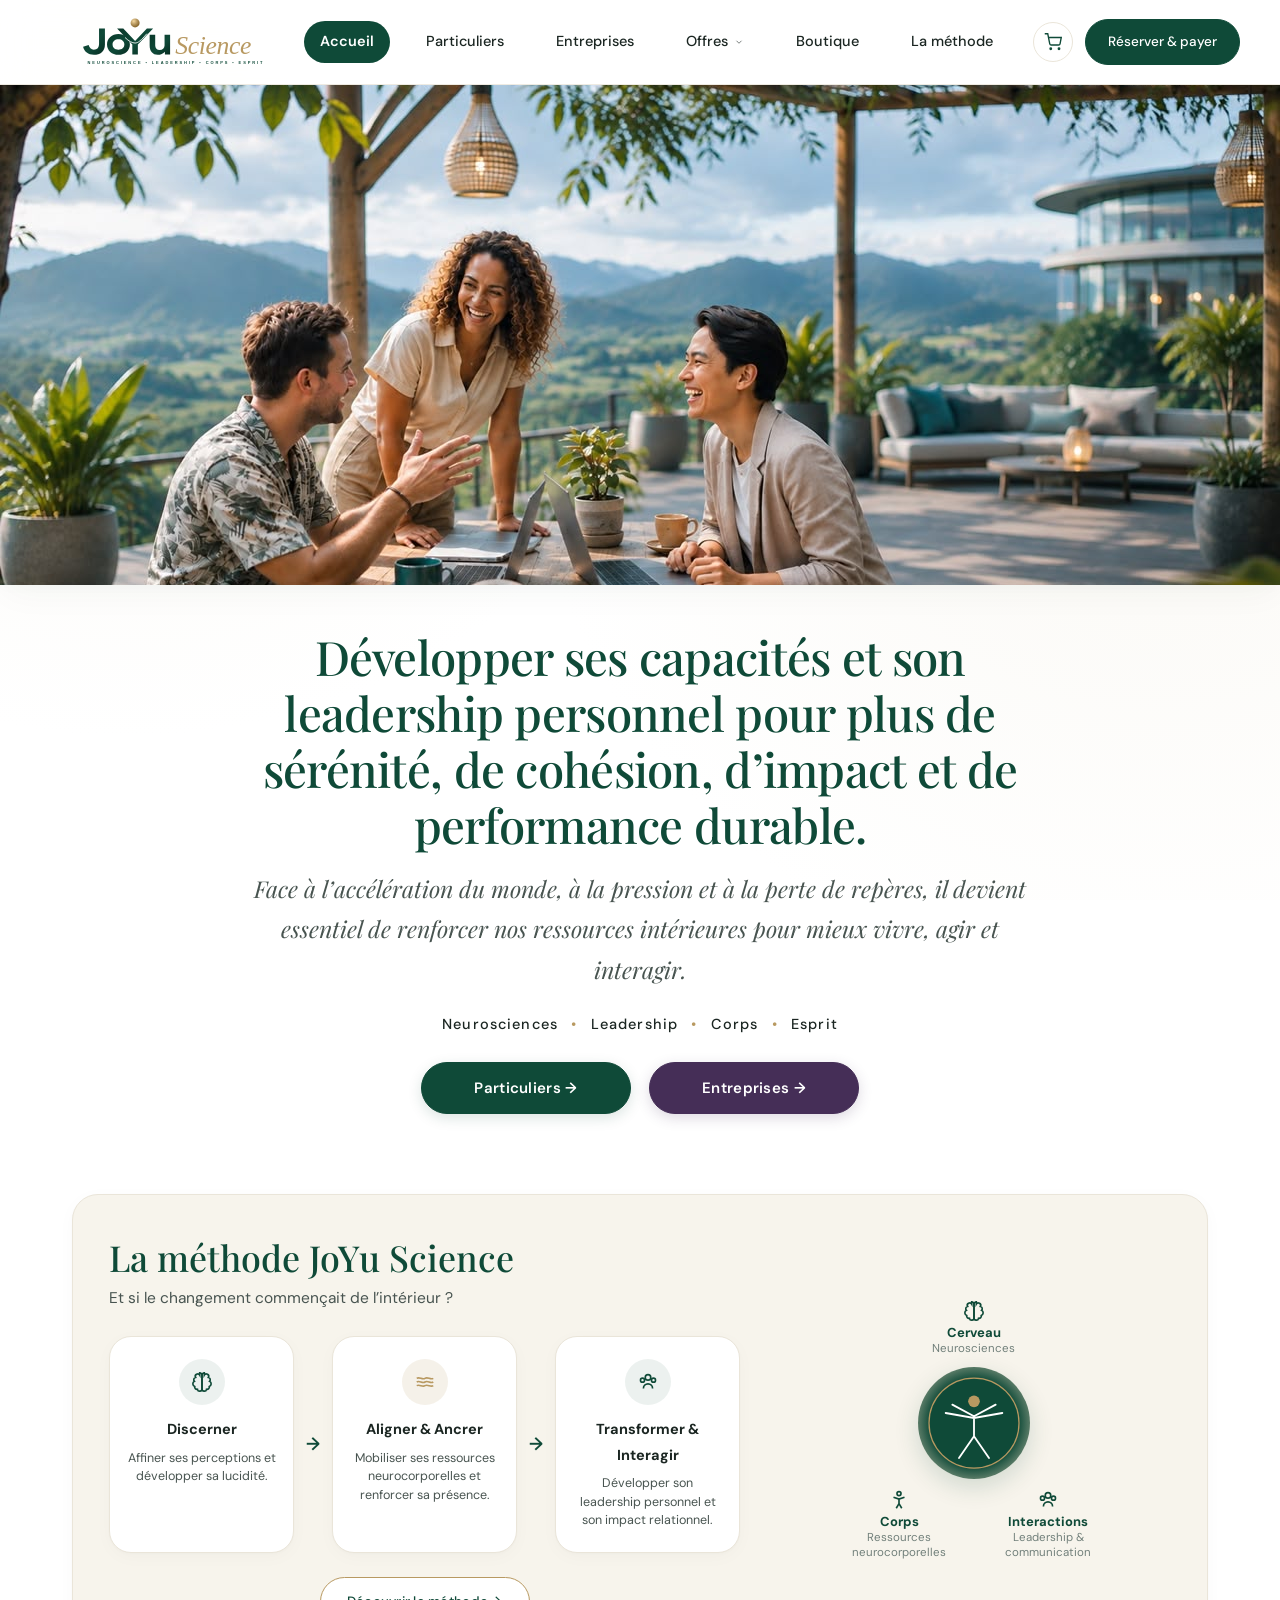
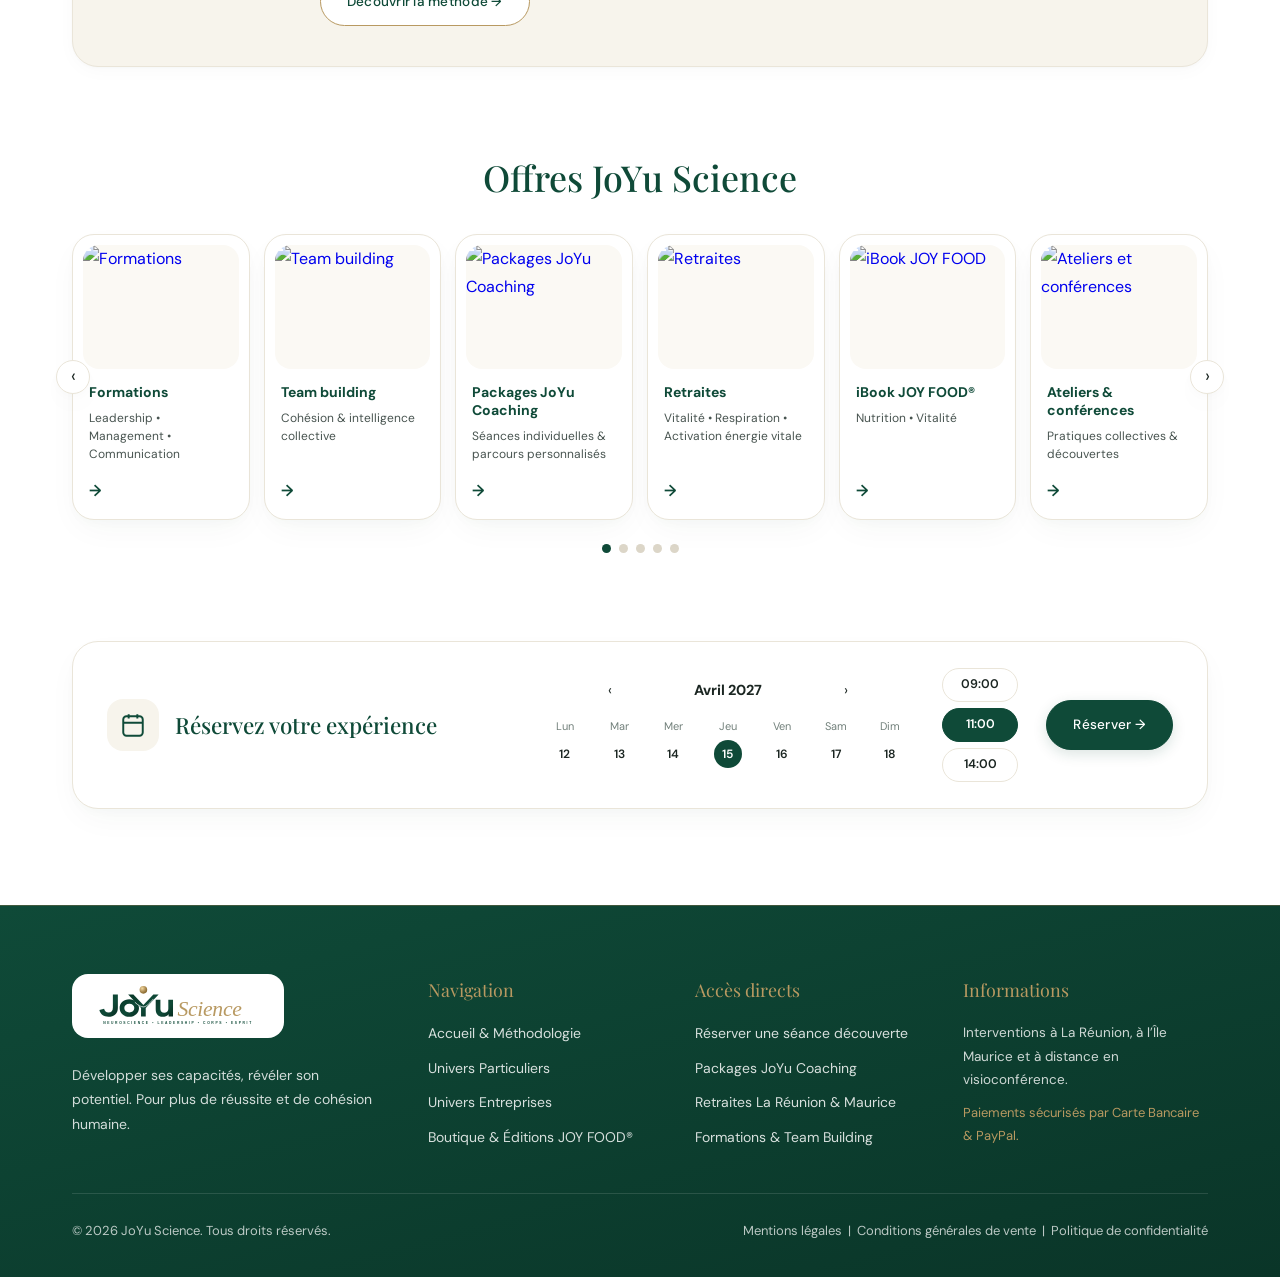
==== commit bb2ca16b: "new commit" ====
--- a/index.html
+++ b/index.html
@@ -4,58 +4,42 @@
 <head>
     <meta charset="UTF-8">
     <meta name="viewport" content="width=device-width, initial-scale=1.0">
-    <title>JoYu Science</title>
+    <title>JoYu Science — Neurosciences, Leadership, Corps &amp; Esprit</title>
     <meta name="description"
-        content="JoYu Science accompagne les particuliers et les entreprises : développer ses capacités, révéler son potentiel pour plus de réussite et de cohésion humaine.">
+        content="Développer ses capacités et son leadership personnel pour plus de sérénité, de cohésion, d’impact et de performance durable.">
 
     <link rel="stylesheet" href="style.css">
-    <!-- Typographies officielles de la charte graphique : Playfair Display & DM Sans -->
     <link rel="preconnect" href="https://fonts.googleapis.com">
     <link rel="preconnect" href="https://fonts.gstatic.com" crossorigin>
     <link
         href="https://fonts.googleapis.com/css2?family=DM+Sans:ital,opsz,wght@0,9..40,300..700;1,9..40,300..700&family=Playfair+Display:ital,wght@0,400..700;1,400..700&display=swap"
         rel="stylesheet">
-
 </head>
 
 <body id="top-anchor">
 
-    <!-- Contrôles d'état CSS (Navigation entre les 5 pages + Ouverture du menu Burger) -->
-    <input type="radio" name="page-nav" id="page-1" class="css-state-input" checked>
-    <input type="radio" name="page-nav" id="page-2" class="css-state-input">
-    <input type="radio" name="page-nav" id="page-3" class="css-state-input">
-    <input type="radio" name="page-nav" id="page-4" class="css-state-input">
-    <input type="radio" name="page-nav" id="page-5" class="css-state-input">
-
     <input type="checkbox" id="mobile-menu-toggle" class="css-state-input">
 
     <div class="site-wrapper">
 
         <!-- ======================================================================
-         HEADER PRINCIPAL (CONTENU DANS 1200PX SUR DESKTOP + BURGER SUR MOBILE)
-         ====================================================================== -->
+             HEADER PRINCIPAL (IDENTIQUE À PARTICULIERS & ENTREPRISES)
+             ====================================================================== -->
         <header class="site-header">
             <div class="header-inner">
-
-                <!-- Logo officiel utilisant le vecteur JoYu Science -->
-                <label for="page-1" class="brand-logo-link" title="JoYu Science — Accueil">
+                <a href="index.html" class="brand-logo-link" title="JoYu Science — Accueil">
                     <img src="logo.svg" alt="JoYu Science — Neuroscience • Leadership • Corps • Esprit"
-                        class="brand-logo-img"
-                        onerror="this.onerror=null;this.src='1000008343_2.jpg';">
-                </label>
-
-                <!-- Menu de navigation principal (Horizontal sur Desktop / Tiroir latéral sur Mobile) -->
+                        class="brand-logo-img" onerror="this.onerror=null;this.src='1000008343_2.jpg';">
+                </a>
+
                 <nav class="main-nav" aria-label="Navigation principale">
                     <div>
-                        <!-- En-tête du tiroir mobile -->
                         <div class="drawer-header-mobile">
-                            <span
-                                style="font-family: var(--font-heading); font-size: 1.15rem; color: var(--joyu-green);">
+                            <span style="font-family: var(--font-heading); font-size: 1.15rem; color: var(--joyu-green);">
                                 JoYu <span style="color: var(--joyu-gold); font-style: italic;">Science</span>
                             </span>
                             <label for="mobile-menu-toggle" class="drawer-close-btn" aria-label="Fermer le menu">
-                                <svg width="16" height="16" viewBox="0 0 24 24" fill="none" stroke="currentColor"
-                                    stroke-width="1.8">
+                                <svg width="16" height="16" viewBox="0 0 24 24" fill="none" stroke="currentColor" stroke-width="1.8">
                                     <path d="M18 6L6 18M6 6l12 12" />
                                 </svg>
                             </label>
@@ -63,1230 +47,405 @@
 
                         <ul class="nav-list">
                             <li class="nav-item">
-                                <label for="page-1" class="nav-link nav-link-home"
-                                    onclick="document.getElementById('mobile-menu-toggle').checked=false;">Accueil</label>
+                                <a href="index.html" class="nav-link nav-link-home active">Accueil</a>
                             </li>
                             <li class="nav-item">
-                                <label for="page-2" class="nav-link nav-link-particuliers"
-                                    onclick="document.getElementById('mobile-menu-toggle').checked=false;">Particuliers</label>
+                                <a href="particuliers.html" class="nav-link nav-link-particuliers">Particuliers</a>
                             </li>
                             <li class="nav-item">
-                                <label for="page-3" class="nav-link nav-link-entreprises"
-                                    onclick="document.getElementById('mobile-menu-toggle').checked=false;">Entreprises</label>
+                                <a href="entreprises.html" class="nav-link nav-link-entreprises">Entreprises</a>
                             </li>
                             <li class="nav-item nav-item-dropdown">
                                 <span class="nav-link">
-                                    Programmes
+                                    Offres
                                     <svg class="nav-chevron" viewBox="0 0 24 24" fill="none" stroke-width="2">
                                         <path d="M6 9l6 6 6-6" />
                                     </svg>
                                 </span>
                                 <ul class="dropdown-menu">
                                     <li>
-                                        <label for="page-2" class="dropdown-link"
-                                            onclick="document.getElementById('mobile-menu-toggle').checked=false;">
-                                            <span class="dropdown-title">Accompagnement &amp; Retraites</span>
-                                            <span class="dropdown-sub">Séance découverte, package 5 séances,
-                                                séjours</span>
-                                        </label>
+                                        <a href="particuliers.html" class="dropdown-link">
+                                            <span class="dropdown-title">Accompagnements &amp; Retraites</span>
+                                            <span class="dropdown-sub">Packages JoYu Coaching, Retraites, Breathwork</span>
+                                        </a>
                                     </li>
                                     <li>
-                                        <label for="page-3" class="dropdown-link plum-item"
-                                            onclick="document.getElementById('mobile-menu-toggle').checked=false;">
-                                            <span class="dropdown-title">Formations Entreprises</span>
-                                            <span class="dropdown-sub">Nouveau Management, Communication 3.0,
-                                                Stress</span>
-                                        </label>
+                                        <a href="entreprises.html" class="dropdown-link plum-item">
+                                            <span class="dropdown-title">Solutions Entreprises</span>
+                                            <span class="dropdown-sub">Formations, Team Building, Séminaires &amp; QVT</span>
+                                        </a>
                                     </li>
                                     <li>
-                                        <label for="page-4" class="dropdown-link"
-                                            onclick="document.getElementById('mobile-menu-toggle').checked=false;">
-                                            <span class="dropdown-title">E-books JOY FOOD &amp; Cours en ligne</span>
-                                            <span class="dropdown-sub">Guides nutritionnels et modules numériques</span>
-                                        </label>
+                                        <a href="boutique.html" class="dropdown-link">
+                                            <span class="dropdown-title">Boutique &amp; iBook Joy Food®</span>
+                                            <span class="dropdown-sub">70 Clés healthy Joy Food® et formations vidéo</span>
+                                        </a>
                                     </li>
                                 </ul>
                             </li>
                             <li class="nav-item">
-                                <label for="page-4" class="nav-link nav-link-boutique"
-                                    onclick="document.getElementById('mobile-menu-toggle').checked=false;">Boutique</label>
+                                <a href="boutique.html" class="nav-link nav-link-boutique">Boutique</a>
                             </li>
                             <li class="nav-item">
-                                <label for="page-1" class="nav-link"
-                                    onclick="document.getElementById('mobile-menu-toggle').checked=false; document.getElementById('section-fondatrice').scrollIntoView({behavior:'smooth'});">À
-                                    propos</label>
+                                <a href="#section-methode" class="nav-link">La méthode</a>
                             </li>
                         </ul>
                     </div>
 
                     <div class="drawer-footer-mobile">
-                        <label for="page-5" class="btn btn-green"
-                            onclick="document.getElementById('mobile-menu-toggle').checked=false;">
-                            Réserver une séance
-                        </label>
+                        <a href="reservation.html" class="btn btn-green">Réserver une séance</a>
                     </div>
                 </nav>
 
-                <!-- Bouton d'action Desktop -->
                 <div class="header-cta-wrap">
-                    <label for="page-5" class="btn-header nav-link-reserver">Réserver &amp; payer</label>
-                </div>
-
-                <!-- Bouton Burger Mobile -->
+                    <a href="reservation.html" class="header-cart-btn" title="Votre panier &amp; réservation">
+                        <svg width="18" height="18" viewBox="0 0 24 24" fill="none" stroke="currentColor" stroke-width="1.8">
+                            <circle cx="9" cy="21" r="1" />
+                            <circle cx="20" cy="21" r="1" />
+                            <path d="M1 1h4l2.68 13.39a2 2 0 0 0 2 1.61h9.72a2 2 0 0 0 2-1.61L23 6H6" />
+                        </svg>
+                    </a>
+                    <a href="reservation.html" class="btn-header nav-link-reserver">Réserver &amp; payer</a>
+                </div>
+
                 <label for="mobile-menu-toggle" class="burger-trigger" aria-label="Ouvrir le menu">
-                    <svg width="22" height="22" viewBox="0 0 24 24" fill="none" stroke="currentColor"
-                        stroke-width="1.8">
+                    <svg width="22" height="22" viewBox="0 0 24 24" fill="none" stroke="currentColor" stroke-width="1.8">
                         <path d="M3 7h18M3 12h18M3 17h18" />
                     </svg>
                 </label>
-
             </div>
 
-            <!-- Toile de fond mobile -->
             <label for="mobile-menu-toggle" class="mobile-backdrop" aria-label="Fermer le menu"></label>
         </header>
 
         <!-- ======================================================================
-         PAGE 1 : ACCUEIL COMMUN
-         ====================================================================== -->
-        <main id="view-page-1" class="page-view">
-
-            <!-- 1. HERO PLEINE IMAGE AVEC TEXTE PAR-DESSUS -->
-            <section class="hero-full-image">
+             CONTENU PAGE D'ACCUEIL (FIDÈLE À PAGE-ACCUEIL_2.JPG)
+             ====================================================================== -->
+        <main class="page-view">
+
+            <!-- 1. HERO PANORAMIQUE & DOUBLE PORTAIL PARTICULIERS / ENTREPRISES -->
+            <section class="visual-hero-section">
                 <div class="container">
-                    <div class="hero-overlay-content">
-                        <span class="hero-kicker">Neurosciences &bull; Leadership &bull; Corps &bull; Esprit</span>
-                        <h1 class="hero-main-title">
-                            Développer ses capacités,<br>
-                            <span>révéler son potentiel.</span>
+                    <div class="visual-hero-media">
+                        <img src="assets/accueil/Hero_accueil.jpg"
+                            alt="Échange naturel et souriant en terrasse ouverte sur la nature tropicale"
+                            onerror="this.onerror=null;this.src='https://images.unsplash.com/photo-1522071820081-009f0129c71c?auto=format&fit=crop&w=1600&q=85';">
+                    </div>
+
+                    <div class="visual-hero-intro" style="max-width: 900px;">
+                        <h1 class="heading-xl" style="font-size: clamp(2rem, 3.7vw, 3.05rem);">
+                            Développer ses capacités et son leadership personnel pour plus de sérénité, de cohésion, d’impact et de performance durable.
                         </h1>
-                        <p class="hero-subtitle">Pour plus de réussite et de cohésion humaine.</p>
-                        <p class="hero-lead">
-                            Le monde change. Nos repères aussi. Pression, perte de sens, relations fragilisées : il est
-                            temps de repenser nos façons d’agir, de communiquer et d’interagir.
+
+                        <p class="visual-hero-sub" style="max-width: 780px; margin: 16px auto 22px; color: var(--text-body);">
+                            Face à l’accélération du monde, à la pression et à la perte de repères, il devient essentiel de renforcer nos ressources intérieures pour mieux vivre, agir et interagir.
                         </p>
 
-                        <!-- Deux accès directs Particuliers & Entreprises -->
-                        <div class="hero-portals-grid">
-                            <label for="page-2" class="portal-card particuliers">
-                                <div>
-                                    <span class="portal-label">Particuliers</span>
-                                    <span class="portal-desc">Prendre soin de soi</span>
-                                </div>
-                                <span class="portal-arrow">&rarr;</span>
-                            </label>
-
-                            <label for="page-3" class="portal-card entreprises">
-                                <div>
-                                    <span class="portal-label">Entreprises</span>
-                                    <span class="portal-desc">Évoluer ensemble</span>
-                                </div>
-                                <span class="portal-arrow">&rarr;</span>
-                            </label>
+                        <p class="home-pillars-line">
+                            Neurosciences <span>&bull;</span> Leadership <span>&bull;</span> Corps <span>&bull;</span> Esprit
+                        </p>
+
+                        <!-- Double bouton pilule d'accès (Vert profond pour Particuliers, Violet prune pour Entreprises) -->
+                        <div class="home-dual-cta">
+                            <a href="particuliers.html" class="btn btn-green home-portal-pill">
+                                Particuliers &rarr;
+                            </a>
+                            <a href="entreprises.html" class="btn btn-plum home-portal-pill">
+                                Entreprises &rarr;
+                            </a>
                         </div>
                     </div>
                 </div>
             </section>
 
-            <!-- 2. LE CONSTAT (2 COLONNES — INSPIRÉ DE REENA JABRAN) -->
-            <section class="section-pad">
+            <!-- 2. ENCADRÉ MÉTHODE JOYU SCIENCE (3 ÉTAPES + BOUTON + SCHÉMA VITRUVE) -->
+            <section id="section-methode" class="section-pad-sm">
                 <div class="container">
-                    <div class="split-2col">
-                        <div class="editorial-photo-frame">
-                            <img src="https://images.unsplash.com/photo-1522071820081-009f0129c71c?auto=format&fit=crop&w=1000&q=85"
-                                alt="Échange naturel et écoute au sein d'un groupe">
-                            <p class="editorial-photo-caption">
-                                Allier compréhension des mécanismes humains, qualité de présence et clarté d’action.
-                            </p>
-                        </div>
-
-                        <div>
-                            <span class="eyebrow">Le constat que nous partageons tous</span>
-                            <h2 class="heading-lg">
-                                Pourquoi des personnes compétentes <span class="gold-italic">répètent-elles les mêmes
-                                    schémas ?</span>
-                            </h2>
-                            <div class="gold-divider"></div>
-                            <p style="color: var(--text-body); margin-bottom: 12px;">
-                                Malgré les connaissances, l’expérience et de bonnes intentions, particuliers comme
-                                équipes dirigeantes se retrouvent souvent à répéter les mêmes :
-                            </p>
-
-                            <!-- 2 listes d'icônes côte à côte (4 items + 3 items) avec les flèches circulaires dorées -->
-                            <div class="elementor-element-16072e4">
-                                <ul class="elementor-icon-list-items">
-                                    <li class="elementor-icon-list-item">
-                                        <span class="elementor-icon-list-icon">
-                                            <svg aria-hidden="true" viewBox="0 0 512 512"
-                                                xmlns="http://www.w3.org/2000/svg">
-                                                <path
-                                                    d="M256 8c137 0 248 111 248 248S393 504 256 504 8 393 8 256 119 8 256 8zM140 300h116v70.9c0 10.7 13 16.1 20.5 8.5l114.3-114.9c4.7-4.7 4.7-12.2 0-16.9l-114.3-115c-7.6-7.6-20.5-2.2-20.5 8.5V212H140c-6.6 0-12 5.4-12 12v64c0 6.6 5.4 12 12 12z">
-                                                </path>
+                    <div class="method-panel-ivory">
+                        <div class="method-particulier-layout">
+                            <div>
+                                <div style="margin-bottom: 24px;">
+                                    <h2 class="heading-lg" style="margin-bottom: 6px;">La méthode JoYu Science</h2>
+                                    <p style="font-size: 15.5px; color: var(--text-body);">Et si le changement commençait de l’intérieur ?</p>
+                                </div>
+
+                                <div class="method-3steps-flow">
+                                    <!-- Étape 1 : Discerner -->
+                                    <div class="method-step-box">
+                                        <span class="step-icon-circle green">
+                                            <svg viewBox="0 0 24 24" fill="none" stroke="currentColor" stroke-width="1.8">
+                                                <path d="M9.5 2A2.5 2.5 0 0 1 12 4.5v15a2.5 2.5 0 0 1-4.96.44 2.5 2.5 0 0 1-2.96-3.08 3 3 0 0 1-.34-5.58 2.5 2.5 0 0 1 1.32-4.24 2.5 2.5 0 0 1 4.44-2.54Z" />
+                                                <path d="M14.5 2A2.5 2.5 0 0 0 12 4.5v15a2.5 2.5 0 0 0 4.96.44 2.5 2.5 0 0 0 2.96-3.08 3 3 0 0 0 .34-5.58 2.5 2.5 0 0 0-1.32-4.24 2.5 2.5 0 0 0-4.44-2.54Z" />
                                             </svg>
                                         </span>
-                                        <span class="elementor-icon-list-text">Conflits relationnels</span>
-                                    </li>
-                                    <li class="elementor-icon-list-item">
-                                        <span class="elementor-icon-list-icon">
-                                            <svg aria-hidden="true" viewBox="0 0 512 512"
-                                                xmlns="http://www.w3.org/2000/svg">
-                                                <path
-                                                    d="M256 8c137 0 248 111 248 248S393 504 256 504 8 393 8 256 119 8 256 8zM140 300h116v70.9c0 10.7 13 16.1 20.5 8.5l114.3-114.9c4.7-4.7 4.7-12.2 0-16.9l-114.3-115c-7.6-7.6-20.5-2.2-20.5 8.5V212H140c-6.6 0-12 5.4-12 12v64c0 6.6 5.4 12 12 12z">
-                                                </path>
+                                        <h4>Discerner</h4>
+                                        <p>Affiner ses perceptions et développer sa lucidité.</p>
+                                    </div>
+
+                                    <span class="step-flow-arrow">&rarr;</span>
+
+                                    <!-- Étape 2 : Aligner & Ancrer -->
+                                    <div class="method-step-box">
+                                        <span class="step-icon-circle gold">
+                                            <svg viewBox="0 0 24 24" fill="none" stroke="currentColor" stroke-width="1.8">
+                                                <path d="M3 8c3-2 6 2 9 0s6 2 9 0M3 12c3-2 6 2 9 0s6 2 9 0M3 16c3-2 6 2 9 0s6 2 9 0" />
                                             </svg>
                                         </span>
-                                        <span class="elementor-icon-list-text">Incompréhensions &amp; non-dits</span>
-                                    </li>
-                                    <li class="elementor-icon-list-item">
-                                        <span class="elementor-icon-list-icon">
-                                            <svg aria-hidden="true" viewBox="0 0 512 512"
-                                                xmlns="http://www.w3.org/2000/svg">
-                                                <path
-                                                    d="M256 8c137 0 248 111 248 248S393 504 256 504 8 393 8 256 119 8 256 8zM140 300h116v70.9c0 10.7 13 16.1 20.5 8.5l114.3-114.9c4.7-4.7 4.7-12.2 0-16.9l-114.3-115c-7.6-7.6-20.5-2.2-20.5 8.5V212H140c-6.6 0-12 5.4-12 12v64c0 6.6 5.4 12 12 12z">
-                                                </path>
+                                        <h4>Aligner &amp; Ancrer</h4>
+                                        <p>Mobiliser ses ressources neurocorporelles et renforcer sa présence.</p>
+                                    </div>
+
+                                    <span class="step-flow-arrow">&rarr;</span>
+
+                                    <!-- Étape 3 : Transformer & Interagir -->
+                                    <div class="method-step-box">
+                                        <span class="step-icon-circle green">
+                                            <svg viewBox="0 0 24 24" fill="none" stroke="currentColor" stroke-width="1.8">
+                                                <circle cx="12" cy="7" r="3" />
+                                                <circle cx="6" cy="10" r="2.2" />
+                                                <circle cx="18" cy="10" r="2.2" />
+                                                <path d="M7 19c0-2.8 2.2-5 5-5s5 2.2 5 5" />
                                             </svg>
                                         </span>
-                                        <span class="elementor-icon-list-text">Réactions émotionnelles</span>
-                                    </li>
-                                    <li class="elementor-icon-list-item">
-                                        <span class="elementor-icon-list-icon">
-                                            <svg aria-hidden="true" viewBox="0 0 512 512"
-                                                xmlns="http://www.w3.org/2000/svg">
-                                                <path
-                                                    d="M256 8c137 0 248 111 248 248S393 504 256 504 8 393 8 256 119 8 256 8zM140 300h116v70.9c0 10.7 13 16.1 20.5 8.5l114.3-114.9c4.7-4.7 4.7-12.2 0-16.9l-114.3-115c-7.6-7.6-20.5-2.2-20.5 8.5V212H140c-6.6 0-12 5.4-12 12v64c0 6.6 5.4 12 12 12z">
-                                                </path>
-                                            </svg>
-                                        </span>
-                                        <span class="elementor-icon-list-text">Défis de posture &amp; leadership</span>
-                                    </li>
-                                </ul>
-
-                                <ul class="elementor-icon-list-items">
-                                    <li class="elementor-icon-list-item">
-                                        <span class="elementor-icon-list-icon">
-                                            <svg aria-hidden="true" viewBox="0 0 512 512"
-                                                xmlns="http://www.w3.org/2000/svg">
-                                                <path
-                                                    d="M256 8c137 0 248 111 248 248S393 504 256 504 8 393 8 256 119 8 256 8zM140 300h116v70.9c0 10.7 13 16.1 20.5 8.5l114.3-114.9c4.7-4.7 4.7-12.2 0-16.9l-114.3-115c-7.6-7.6-20.5-2.2-20.5 8.5V212H140c-6.6 0-12 5.4-12 12v64c0 6.6 5.4 12 12 12z">
-                                                </path>
-                                            </svg>
-                                        </span>
-                                        <span class="elementor-icon-list-text">Freins à l’engagement &amp;
-                                            fatigue</span>
-                                    </li>
-                                    <li class="elementor-icon-list-item">
-                                        <span class="elementor-icon-list-icon">
-                                            <svg aria-hidden="true" viewBox="0 0 512 512"
-                                                xmlns="http://www.w3.org/2000/svg">
-                                                <path
-                                                    d="M256 8c137 0 248 111 248 248S393 504 256 504 8 393 8 256 119 8 256 8zM140 300h116v70.9c0 10.7 13 16.1 20.5 8.5l114.3-114.9c4.7-4.7 4.7-12.2 0-16.9l-114.3-115c-7.6-7.6-20.5-2.2-20.5 8.5V212H140c-6.6 0-12 5.4-12 12v64c0 6.6 5.4 12 12 12z">
-                                                </path>
-                                            </svg>
-                                        </span>
-                                        <span class="elementor-icon-list-text">Schémas relationnels répétitifs</span>
-                                    </li>
-                                    <li class="elementor-icon-list-item">
-                                        <span class="elementor-icon-list-icon">
-                                            <svg aria-hidden="true" viewBox="0 0 512 512"
-                                                xmlns="http://www.w3.org/2000/svg">
-                                                <path
-                                                    d="M256 8c137 0 248 111 248 248S393 504 256 504 8 393 8 256 119 8 256 8zM140 300h116v70.9c0 10.7 13 16.1 20.5 8.5l114.3-114.9c4.7-4.7 4.7-12.2 0-16.9l-114.3-115c-7.6-7.6-20.5-2.2-20.5 8.5V212H140c-6.6 0-12 5.4-12 12v64c0 6.6 5.4 12 12 12z">
-                                                </path>
-                                            </svg>
-                                        </span>
-                                        <span class="elementor-icon-list-text">Biais de prise de décision</span>
-                                    </li>
-                                </ul>
+                                        <h4>Transformer &amp; Interagir</h4>
+                                        <p>Développer son leadership personnel et son impact relationnel.</p>
+                                    </div>
+                                </div>
+
+                                <div style="text-align: center; margin-top: 24px;">
+                                    <a href="methode.html" class="btn btn-outline">Découvrir la méthode &rarr;</a>
+                                </div>
                             </div>
 
-                            <a href="#section-methode" class="btn btn-green">
-                                Le problème n’est pas la situation. C’est notre prisme intérieur &rarr;
-                            </a>
+                            <!-- Schéma circulaire à 3 pôles (Cerveau / Corps / Interactions) -->
+                            <div class="vitruvian-diagram">
+                                <div class="vitruvian-pole top">
+                                    <svg viewBox="0 0 24 24" fill="none" stroke="var(--joyu-green)" stroke-width="1.8">
+                                        <path d="M9.5 2A2.5 2.5 0 0 1 12 4.5v15a2.5 2.5 0 0 1-4.96.44 2.5 2.5 0 0 1-2.96-3.08 3 3 0 0 1-.34-5.58 2.5 2.5 0 0 1 1.32-4.24 2.5 2.5 0 0 1 4.44-2.54Z" />
+                                        <path d="M14.5 2A2.5 2.5 0 0 0 12 4.5v15a2.5 2.5 0 0 0 4.96.44 2.5 2.5 0 0 0 2.96-3.08 3 3 0 0 0 .34-5.58 2.5 2.5 0 0 0-1.32-4.24 2.5 2.5 0 0 0-4.44-2.54Z" />
+                                    </svg>
+                                    <strong>Cerveau</strong>
+                                    <span>Neurosciences</span>
+                                </div>
+
+                                <div class="vitruvian-center-ring green-core">
+                                    <svg viewBox="0 0 120 120" fill="none" xmlns="http://www.w3.org/2000/svg">
+                                        <circle cx="60" cy="60" r="54" stroke="#b89961" stroke-width="1.5" />
+                                        <circle cx="60" cy="34" r="7" fill="#b89961" />
+                                        <path d="M26 48L60 54L94 48M34 38L60 52L86 38M60 52V76M60 76L42 102M60 76L78 102"
+                                            stroke="#ffffff" stroke-width="2.2" stroke-linecap="round" />
+                                    </svg>
+                                </div>
+
+                                <div class="vitruvian-bottom-poles">
+                                    <div class="vitruvian-pole">
+                                        <svg viewBox="0 0 24 24" fill="none" stroke="var(--joyu-green)" stroke-width="1.8">
+                                            <circle cx="12" cy="5" r="2.2" />
+                                            <path d="M6 9l6 2 6-2M12 11v5M12 16l-3 5M12 16l3 5" />
+                                        </svg>
+                                        <strong>Corps</strong>
+                                        <span>Ressources neurocorporelles</span>
+                                    </div>
+                                    <div class="vitruvian-pole">
+                                        <svg viewBox="0 0 24 24" fill="none" stroke="var(--joyu-green)" stroke-width="1.8">
+                                            <circle cx="12" cy="7" r="3" />
+                                            <circle cx="6" cy="10" r="2.2" />
+                                            <circle cx="18" cy="10" r="2.2" />
+                                            <path d="M7 19c0-2.8 2.2-5 5-5s5 2.2 5 5" />
+                                        </svg>
+                                        <strong>Interactions</strong>
+                                        <span>Leadership &amp; communication</span>
+                                    </div>
+                                </div>
+                            </div>
                         </div>
                     </div>
                 </div>
             </section>
 
-            <!-- 3. LE CADRE MÉTHODOLOGIQUE EN 6 ÉTAPES (ICÔNES CIRCULAIRES & COULEURS RESTAURÉES) -->
-            <section id="section-methode" class="elementor-element-f5bcdcf">
+            <!-- 3. OFFRES JOYU SCIENCE (CARROUSEL HORIZONTAL DE 6 CARTES) -->
+            <section class="section-pad-sm">
                 <div class="container">
-                    <div class="section-header-center">
-                        <span class="eyebrow">L’Architecture JoYu Science</span>
-                        <h2 class="heading-lg">La Méthodologie JoYu Science en <span class="gold-italic">6 Étapes</span>
-                        </h2>
-                        <div class="gold-divider center"></div>
-                    </div>
-
-                    <div class="elementor-element-08e4880">
-                        <!-- 1. OBSERVER -->
-                        <div class="elementor-widget-icon-box elementor-view-framed elementor-shape-circle">
-                            <div class="elementor-icon-box-wrapper">
-                                <div class="elementor-icon-box-icon">
-                                    <span class="elementor-icon">
-                                        <svg aria-hidden="true" viewBox="0 0 576 512"
-                                            xmlns="http://www.w3.org/2000/svg">
-                                            <path
-                                                d="M288 144a110.94 110.94 0 0 0-31.24 5 55.4 55.4 0 0 1 7.24 27 56 56 0 0 1-56 56 55.4 55.4 0 0 1-27-7.24A111.71 111.71 0 1 0 288 144zm284.52 97.4C518.29 135.59 410.93 64 288 64S57.68 135.64 3.48 241.41a32.35 32.35 0 0 0 0 29.19C57.71 376.41 165.07 448 288 448s230.32-71.64 284.52-177.41a32.35 32.35 0 0 0 0-29.19zM288 400c-98.65 0-189.09-55-237.93-144C98.91 167 189.34 112 288 112s189.09 55 237.93 144C477.1 345 386.66 400 288 400z">
-                                            </path>
-                                        </svg>
-                                    </span>
-                                </div>
-                                <div class="elementor-icon-box-content">
-                                    <h3 class="elementor-icon-box-title"><span>1. OBSERVER</span></h3>
-                                    <p class="elementor-icon-box-description">Prendre conscience avec clarté de ce qui
-                                        se joue en soi, dans son corps et dans son environnement.</p>
-                                </div>
+                    <div class="section-header-center" style="margin-bottom: 34px;">
+                        <h2 class="heading-lg">Offres JoYu Science</h2>
+                    </div>
+
+                    <div class="home-carousel-shell">
+                        <span class="carousel-nav-circle left" aria-hidden="true">&lsaquo;</span>
+
+                        <div class="cards-6grid">
+                            <!-- Offre 1 : Formations -->
+                            <a href="entreprises.html" class="compact-card" style="text-decoration:none;">
+                                <div class="compact-card-media">
+                                    <img src="https://images.unsplash.com/photo-1552664730-d307ca884978?auto=format&fit=crop&w=500&q=80"
+                                        alt="Formations">
+                                </div>
+                                <div class="compact-card-body">
+                                    <h3 class="compact-card-title">Formations</h3>
+                                    <p class="compact-card-desc">Leadership &bull; Management &bull; Communication</p>
+                                    <span class="compact-card-arrow">&rarr;</span>
+                                </div>
+                            </a>
+
+                            <!-- Offre 2 : Team building -->
+                            <a href="entreprises.html" class="compact-card" style="text-decoration:none;">
+                                <div class="compact-card-media">
+                                    <img src="https://images.unsplash.com/photo-1521737711867-e3b97375f902?auto=format&fit=crop&w=500&q=80"
+                                        alt="Team building">
+                                </div>
+                                <div class="compact-card-body">
+                                    <h3 class="compact-card-title">Team building</h3>
+                                    <p class="compact-card-desc">Cohésion &amp; intelligence collective</p>
+                                    <span class="compact-card-arrow">&rarr;</span>
+                                </div>
+                            </a>
+
+                            <!-- Offre 3 : Packages JoYu Coaching -->
+                            <a href="particuliers.html" class="compact-card" style="text-decoration:none;">
+                                <div class="compact-card-media">
+                                    <img src="https://images.unsplash.com/photo-1573497620053-ea5300f94f21?auto=format&fit=crop&w=500&q=80"
+                                        alt="Packages JoYu Coaching">
+                                </div>
+                                <div class="compact-card-body">
+                                    <h3 class="compact-card-title">Packages JoYu Coaching</h3>
+                                    <p class="compact-card-desc">Séances individuelles &amp; parcours personnalisés</p>
+                                    <span class="compact-card-arrow">&rarr;</span>
+                                </div>
+                            </a>
+
+                            <!-- Offre 4 : Retraites -->
+                            <a href="particuliers.html" class="compact-card" style="text-decoration:none;">
+                                <div class="compact-card-media">
+                                    <img src="https://images.unsplash.com/photo-1540555700478-4be289fbecef?auto=format&fit=crop&w=500&q=80"
+                                        alt="Retraites">
+                                </div>
+                                <div class="compact-card-body">
+                                    <h3 class="compact-card-title">Retraites</h3>
+                                    <p class="compact-card-desc">Vitalité &bull; Respiration &bull; Activation énergie vitale</p>
+                                    <span class="compact-card-arrow">&rarr;</span>
+                                </div>
+                            </a>
+
+                            <!-- Offre 5 : iBook JOY FOOD® -->
+                            <a href="boutique.html" class="compact-card" style="text-decoration:none;">
+                                <div class="compact-card-media">
+                                    <img src="https://images.unsplash.com/photo-1610970881699-44a5587cabec?auto=format&fit=crop&w=500&q=80"
+                                        alt="iBook JOY FOOD">
+                                </div>
+                                <div class="compact-card-body">
+                                    <h3 class="compact-card-title">iBook JOY FOOD®</h3>
+                                    <p class="compact-card-desc">Nutrition &bull; Vitalité</p>
+                                    <span class="compact-card-arrow">&rarr;</span>
+                                </div>
+                            </a>
+
+                            <!-- Offre 6 : Ateliers & conférences -->
+                            <a href="boutique.html" class="compact-card" style="text-decoration:none;">
+                                <div class="compact-card-media">
+                                    <img src="https://images.unsplash.com/photo-1540420773420-3366772f4999?auto=format&fit=crop&w=500&q=80"
+                                        alt="Ateliers et conférences">
+                                </div>
+                                <div class="compact-card-body">
+                                    <h3 class="compact-card-title">Ateliers &amp; conférences</h3>
+                                    <p class="compact-card-desc">Pratiques collectives &amp; découvertes</p>
+                                    <span class="compact-card-arrow">&rarr;</span>
+                                </div>
+                            </a>
+                        </div>
+
+                        <span class="carousel-nav-circle right" aria-hidden="true">&rsaquo;</span>
+                    </div>
+
+                    <div class="carousel-dots" aria-hidden="true">
+                        <span class="dot active-green"></span>
+                        <span class="dot"></span>
+                        <span class="dot"></span>
+                        <span class="dot"></span>
+                        <span class="dot"></span>
+                    </div>
+                </div>
+            </section>
+
+            <!-- 4. BARRE INFÉRIEURE DE RÉSERVATION (« RÉSERVEZ VOTRE EXPÉRIENCE ») -->
+            <section class="section-pad-sm" style="padding-bottom: 96px;">
+                <div class="container">
+                    <div class="booking-bar-card b2b-bar">
+                        <div class="booking-bar-intro">
+                            <span class="booking-cal-icon green">
+                                <svg width="26" height="26" viewBox="0 0 24 24" fill="none" stroke="currentColor" stroke-width="1.8">
+                                    <rect x="3" y="4" width="18" height="18" rx="3" />
+                                    <path d="M16 2v4M8 2v4M3 10h18" />
+                                </svg>
+                            </span>
+                            <div>
+                                <h3 class="heading-md" style="font-size: 1.4rem;">Réservez votre expérience</h3>
                             </div>
                         </div>
 
-                        <!-- 2. RECONNAÎTRE -->
-                        <div class="elementor-widget-icon-box elementor-view-framed elementor-shape-circle">
-                            <div class="elementor-icon-box-wrapper">
-                                <div class="elementor-icon-box-icon">
-                                    <span class="elementor-icon">
-                                        <svg aria-hidden="true" viewBox="0 0 512 512"
-                                            xmlns="http://www.w3.org/2000/svg">
-                                            <path
-                                                d="M505 442.7L405.3 343c-4.5-4.5-10.6-7-17-7H372c27.6-35.3 44-79.7 44-128C416 93.1 322.9 0 208 0S0 93.1 0 208s93.1 208 208 208c48.3 0 92.7-16.4 128-44v16.3c0 6.4 2.5 12.5 7 17l99.7 99.7c9.4 9.4 24.6 9.4 33.9 0l28.3-28.3c9.4-9.4 9.4-24.6.1-34zM208 336c-70.7 0-128-57.2-128-128 0-70.7 57.2-128 128-128 70.7 0 128 57.2 128 128 0 70.7-57.2 128-128 128z">
-                                            </path>
-                                        </svg>
-                                    </span>
-                                </div>
-                                <div class="elementor-icon-box-content">
-                                    <h3 class="elementor-icon-box-title"><span>2. RECONNAÎTRE</span></h3>
-                                    <p class="elementor-icon-box-description">Identifier les récits internes, les
-                                        suppositions automatiques et les réactions émotionnelles.</p>
-                                </div>
+                        <div class="mini-week-cal">
+                            <div class="mini-cal-header">
+                                <span>&lsaquo;</span>
+                                <strong>Avril 2027</strong>
+                                <span>&rsaquo;</span>
                             </div>
-                        </div>
-
-                        <!-- 3. DÉCODER -->
-                        <div class="elementor-widget-icon-box elementor-view-framed elementor-shape-circle">
-                            <div class="elementor-icon-box-wrapper">
-                                <div class="elementor-icon-box-icon">
-                                    <span class="elementor-icon">
-                                        <svg aria-hidden="true" viewBox="0 0 512 512"
-                                            xmlns="http://www.w3.org/2000/svg">
-                                            <path
-                                                d="M184 0c30.9 0 56 25.1 56 56V456c0 30.9-25.1 56-56 56c-28.9 0-52.7-21.9-55.7-50.1c-5.2 1.4-10.7 2.1-16.3 2.1c-35.3 0-64-28.7-64-64c0-7.4 1.3-14.6 3.6-21.2C21.4 367.4 0 338.2 0 304c0-31.9 18.7-59.5 45.8-72.3C37.1 220.8 32 207 32 192c0-30.7 21.6-56.3 50.4-62.6C80.8 123.9 80 118 80 112c0-29.9 20.6-55.1 48.3-62.1C131.3 21.9 155.1 0 184 0zM328 0c28.9 0 52.7 21.9 55.7 49.9C411.4 56.9 432 82.1 432 112c0 6-.8 11.9-2.4 17.4c28.8 6.3 50.4 31.9 50.4 62.6c0 15-5.1 28.8-13.8 39.7C493.3 244.5 512 272.1 512 304c0 34.2-21.4 63.4-51.6 74.8c2.3 6.6 3.6 13.8 3.6 21.2c0 35.3-28.7 64-64 64c-5.6 0-11.1-.7-16.3-2.1c-3 28.2-26.8 50.1-55.7 50.1c-30.9 0-56-25.1-56-56V56c0-30.9 25.1-56 56-56z">
-                                            </path>
-                                        </svg>
-                                    </span>
-                                </div>
-                                <div class="elementor-icon-box-content">
-                                    <h3 class="elementor-icon-box-title"><span>3. DÉCODER</span></h3>
-                                    <p class="elementor-icon-box-description">Comprendre les mécanismes
-                                        neuroscientifiques, les croyances et les conditionnements passés.</p>
-                                </div>
+                            <div class="mini-cal-days">
+                                <div><span>Lun</span><b>12</b></div>
+                                <div><span>Mar</span><b>13</b></div>
+                                <div><span>Mer</span><b>14</b></div>
+                                <div class="selected-green"><span>Jeu</span><b>15</b></div>
+                                <div><span>Ven</span><b>16</b></div>
+                                <div><span>Sam</span><b>17</b></div>
+                                <div><span>Dim</span><b>18</b></div>
                             </div>
                         </div>
 
-                        <!-- 4. RÉALIGNER -->
-                        <div class="elementor-widget-icon-box elementor-view-framed elementor-shape-circle">
-                            <div class="elementor-icon-box-wrapper">
-                                <div class="elementor-icon-box-icon">
-                                    <span class="elementor-icon">
-                                        <svg aria-hidden="true" viewBox="0 0 448 512"
-                                            xmlns="http://www.w3.org/2000/svg">
-                                            <path
-                                                d="M48 128c-17.7 0-32 14.3-32 32s14.3 32 32 32H400c17.7 0 32-14.3 32-32s-14.3-32-32-32H48zm0 192c-17.7 0-32 14.3-32 32s14.3 32 32 32H400c17.7 0 32-14.3 32-32s-14.3-32-32-32H48z">
-                                            </path>
-                                        </svg>
-                                    </span>
-                                </div>
-                                <div class="elementor-icon-box-content">
-                                    <h3 class="elementor-icon-box-title"><span>4. RÉALIGNER</span></h3>
-                                    <p class="elementor-icon-box-description">Restructurer ses perceptions internes,
-                                        apaiser le système nerveux et créer des perspectives souveraines.</p>
-                                </div>
-                            </div>
-                        </div>
-
-                        <!-- 5. INTERAGIR -->
-                        <div class="elementor-widget-icon-box elementor-view-framed elementor-shape-circle">
-                            <div class="elementor-icon-box-wrapper">
-                                <div class="elementor-icon-box-icon">
-                                    <span class="elementor-icon">
-                                        <svg aria-hidden="true" viewBox="0 0 512 512"
-                                            xmlns="http://www.w3.org/2000/svg">
-                                            <path
-                                                d="M256 32C114.6 32 0 125.1 0 240c0 49.6 21.4 95 57 130.7C44.5 421.1 2.7 466 2.2 466.5c-2.2 2.3-2.8 5.7-1.5 8.7S4.8 480 8 480c66.3 0 116-31.8 140.6-51.4 32.7 12.3 69 19.4 107.4 19.4 141.4 0 256-93.1 256-208S397.4 32 256 32z">
-                                            </path>
-                                        </svg>
-                                    </span>
-                                </div>
-                                <div class="elementor-icon-box-content">
-                                    <h3 class="elementor-icon-box-title"><span>5. INTERAGIR</span></h3>
-                                    <p class="elementor-icon-box-description">Choisir des réponses alignées avec clarté,
-                                        écoute active et Communication 3.0.</p>
-                                </div>
-                            </div>
-                        </div>
-
-                        <!-- 6. TRANSFORMER -->
-                        <div class="elementor-widget-icon-box elementor-view-framed elementor-shape-circle">
-                            <div class="elementor-icon-box-wrapper">
-                                <div class="elementor-icon-box-icon">
-                                    <span class="elementor-icon">
-                                        <svg aria-hidden="true" viewBox="0 0 352 512"
-                                            xmlns="http://www.w3.org/2000/svg">
-                                            <path
-                                                d="M96.06 454.35c.01 6.29 1.87 12.45 5.36 17.69l17.09 25.69a31.99 31.99 0 0 0 26.64 14.28h61.71a31.99 31.99 0 0 0 26.64-14.28l17.09-25.69a31.988 31.988 0 0 0 5.36-17.69l.04-38.35H96.01l.05 38.35zM0 176c0 44.37 16.45 84.85 43.56 115.78 16.52 18.85 42.36 58.23 52.21 91.45.04.26.07.52.11.78h160.24c.04-.26.07-.51.11-.78 9.85-33.22 35.69-72.6 52.21-91.45C335.55 260.85 352 220.37 352 176 352 78.61 272.91-.3 175.45 0 73.44.31 0 82.97 0 176z">
-                                            </path>
-                                        </svg>
-                                    </span>
-                                </div>
-                                <div class="elementor-icon-box-content">
-                                    <h3 class="elementor-icon-box-title"><span>6. TRANSFORMER</span></h3>
-                                    <p class="elementor-icon-box-description">Vivre un changement durable dans sa
-                                        posture, sa vitalité, ses relations et ses résultats.</p>
-                                </div>
-                            </div>
+                        <div class="mini-time-slots">
+                            <span class="time-pill">09:00</span>
+                            <span class="time-pill active-green">11:00</span>
+                            <span class="time-pill">14:00</span>
+                        </div>
+
+                        <div style="text-align: right;">
+                            <a href="reservation.html" class="btn btn-green">Réserver &rarr;</a>
                         </div>
                     </div>
                 </div>
             </section>
 
-            <!-- 4. DOMAINES D'IMPACT (COULEURS IVOIRE & ICÔNES BICOLORES RESTAURÉES) -->
-            <section class="elementor-element-7167631">
-                <div class="container">
-                    <div class="section-header-center">
-                        <span class="eyebrow">Domaines d’application</span>
-                        <h2 class="heading-lg">Où notre approche crée de <span class="gold-italic">l’impact</span></h2>
-                        <div class="gold-divider center"></div>
-                    </div>
-
-                    <div class="elementor-element-d5cd4d4">
-                        <!-- 1. LEADERSHIP (Entreprises) -->
-                        <div class="elementor-widget-image-box b2b-impact-card">
-                            <div class="elementor-image-box-wrapper">
-                                <figure class="elementor-image-box-img">
-                                    <svg viewBox="0 0 48 48" fill="none" stroke="#452e57" stroke-width="2">
-                                        <path d="M24 6L30 18L43 20L33.5 29L36 42L24 35.5L12 42L14.5 29L5 20L18 18L24 6Z"
-                                            stroke="#b89961" />
-                                    </svg>
-                                </figure>
-                                <div class="elementor-image-box-content">
-                                    <h3 class="elementor-image-box-title">NOUVEAU MANAGEMENT &amp; LEADERSHIP</h3>
-                                    <p class="elementor-image-box-description">Former des leaders conscients et
-                                        autonomes qui inspirent l’engagement plutôt que le contrôle.</p>
-                                </div>
-                            </div>
-                        </div>
-
-                        <!-- 2. COMMUNICATION 3.0 (Entreprises) -->
-                        <div class="elementor-widget-image-box b2b-impact-card">
-                            <div class="elementor-image-box-wrapper">
-                                <figure class="elementor-image-box-img">
-                                    <svg viewBox="0 0 48 48" fill="none" stroke="#452e57" stroke-width="2">
-                                        <path d="M8 12H40V32H18L8 40V12Z" />
-                                        <path d="M16 20H32M16 26H26" stroke="#b89961" />
-                                    </svg>
-                                </figure>
-                                <div class="elementor-image-box-content">
-                                    <h3 class="elementor-image-box-title">COMMUNICATION 3.0</h3>
-                                    <p class="elementor-image-box-description">Réduire les incompréhensions et prévenir
-                                        les conflits en transformant l’écoute avant l’expression.</p>
-                                </div>
-                            </div>
-                        </div>
-
-                        <!-- 3. GESTION DE SOI : STRESS & ÉNERGIE -->
-                        <div class="elementor-widget-image-box">
-                            <div class="elementor-image-box-wrapper">
-                                <figure class="elementor-image-box-img">
-                                    <svg viewBox="0 0 48 48" fill="none" stroke="#0f4a38" stroke-width="2">
-                                        <circle cx="24" cy="24" r="16" />
-                                        <path d="M24 14V24L30 30" stroke="#b89961" />
-                                    </svg>
-                                </figure>
-                                <div class="elementor-image-box-content">
-                                    <h3 class="elementor-image-box-title">GESTION DE SOI : STRESS &amp; ÉNERGIE</h3>
-                                    <p class="elementor-image-box-description">Réguler la charge émotionnelle par la
-                                        respiration, l’attention et la préservation des ressources.</p>
-                                </div>
-                            </div>
-                        </div>
-
-                        <!-- 4. ÉQUIPES & COLLECTIFS (Entreprises) -->
-                        <div class="elementor-widget-image-box b2b-impact-card">
-                            <div class="elementor-image-box-wrapper">
-                                <figure class="elementor-image-box-img">
-                                    <svg viewBox="0 0 48 48" fill="none" stroke="#452e57" stroke-width="2">
-                                        <circle cx="16" cy="18" r="6" />
-                                        <circle cx="32" cy="18" r="6" />
-                                        <path
-                                            d="M6 38C6 31 11 28 16 28C21 28 26 31 26 38M22 38C22 31 27 28 32 28C37 28 42 31 42 38"
-                                            stroke="#b89961" />
-                                    </svg>
-                                </figure>
-                                <div class="elementor-image-box-content">
-                                    <h3 class="elementor-image-box-title">ÉQUIPES &amp; COLLECTIFS</h3>
-                                    <p class="elementor-image-box-description">Améliorer la coopération et la confiance
-                                        mutuelle en restructurant les perceptions collectives.</p>
-                                </div>
-                            </div>
-                        </div>
-
-                        <!-- 5. RETRAITES & VITALITÉ JOY FOOD -->
-                        <div class="elementor-widget-image-box">
-                            <div class="elementor-image-box-wrapper">
-                                <figure class="elementor-image-box-img">
-                                    <svg viewBox="0 0 48 48" fill="none" stroke="#0f4a38" stroke-width="2">
-                                        <path d="M24 8C16 16 14 28 24 40C34 28 32 16 24 8Z" />
-                                        <path d="M24 40C14 34 6 26 8 16C16 18 22 28 24 40Z" stroke="#b89961" />
-                                    </svg>
-                                </figure>
-                                <div class="elementor-image-box-content">
-                                    <h3 class="elementor-image-box-title">RETRAITES &amp; VITALITÉ JOY FOOD</h3>
-                                    <p class="elementor-image-box-description">Séjours haut de gamme à La Réunion et à
-                                        Maurice : pratiques corporelles, alignement et nutrition.</p>
-                                </div>
-                            </div>
-                        </div>
-
-                        <!-- 6. PARTICULIERS & SOUVERAINETÉ -->
-                        <div class="elementor-widget-image-box">
-                            <div class="elementor-image-box-wrapper">
-                                <figure class="elementor-image-box-img">
-                                    <svg viewBox="0 0 48 48" fill="none" stroke="#0f4a38" stroke-width="2">
-                                        <circle cx="24" cy="14" r="7" stroke="#b89961" />
-                                        <path d="M10 40C10 31 16 26 24 26C32 26 38 31 38 40" />
-                                    </svg>
-                                </figure>
-                                <div class="elementor-image-box-content">
-                                    <h3 class="elementor-image-box-title">PARTICULIERS &amp; SOUVERAINETÉ</h3>
-                                    <p class="elementor-image-box-description">Se libérer des schémas émotionnels
-                                        répétitifs pour renforcer estime de soi et clarté intérieure.</p>
-                                </div>
-                            </div>
-                        </div>
-                    </div>
-                </div>
-            </section>
-
-            <!-- 5. POURQUOI CETTE APPROCHE FONCTIONNE (CALM DESIGN IVOIRE & VERT PROFOND, SANS VIOLET) -->
-            <section class="calm-reasons-section">
-                <div class="container">
-                    <div class="section-header-center">
-                        <span class="eyebrow">Fondements</span>
-                        <h2 class="heading-lg">
-                            Pourquoi cette approche fonctionne <span class="gold-italic">durablement</span>
-                        </h2>
-                        <div class="gold-divider center"></div>
-                    </div>
-
-                    <div class="reason-banners-stack">
-                        <div class="reason-banner-row">
-                            <h3>Les approches classiques se concentrent uniquement sur le changement de comportement en
-                                surface.</h3>
-                        </div>
-                        <div class="reason-banner-row highlight-green">
-                            <h3>JoYu Science agit sur le prisme intérieur (neurosciences, corps, esprit) à l’origine du
-                                comportement.</h3>
-                        </div>
-                        <div class="reason-banner-row">
-                            <h3>Quand la perception intérieure change <span style="color: var(--joyu-gold);">+</span> la
-                                communication change.</h3>
-                        </div>
-                        <div class="reason-banner-row">
-                            <h3>Quand la communication change <span style="color: var(--joyu-gold);">+</span> la qualité
-                                des relations change.</h3>
-                        </div>
-                        <div class="reason-banner-row highlight-green">
-                            <h3>Quand les relations changent <span style="color: var(--joyu-gold);">+</span> la réussite
-                                et la cohésion humaine changent.</h3>
-                        </div>
-                    </div>
-                </div>
-            </section>
-
-            <!-- 6. NOTRE IMPACT EN CHIFFRES (4 CARTES AVEC ICÔNES SVG DORÉES SUR FOND IVOIRE) -->
-            <section class="elementor-element-cbf9cfe">
-                <div class="container">
-                    <div class="section-header-center">
-                        <span class="eyebrow">Mesure &amp; Résultats</span>
-                        <h2 class="heading-lg">Notre impact en <span class="gold-italic">chiffres</span></h2>
-                        <div class="gold-divider center"></div>
-                    </div>
-
-                    <div class="elementor-element-39b585d">
-                        <!-- Compteur 1 -->
-                        <div class="counter-card-con">
-                            <div class="elementor-icon">
-                                <svg aria-hidden="true" viewBox="0 0 448 512" xmlns="http://www.w3.org/2000/svg">
-                                    <path
-                                        d="M152 24c0-13.3-10.7-24-24-24s-24 10.7-24 24V64H64C28.7 64 0 92.7 0 128v16 48V448c0 35.3 28.7 64 64 64H384c35.3 0 64-28.7 64-64V192 144 128c0-35.3-28.7-64-64-64H344V24c0-13.3-10.7-24-24-24s-24 10.7-24 24V64H152V24zM48 192H400V448c0 8.8-7.2 16-16 16H64c-8.8 0-16-7.2-16-16V192z">
-                                    </path>
-                                </svg>
-                            </div>
-                            <div class="elementor-counter-title">Années d’Expérience</div>
-                            <div class="elementor-counter-number-wrapper">
-                                <span>20</span><span class="elementor-counter-number-suffix">+</span>
-                            </div>
-                        </div>
-
-                        <!-- Compteur 2 -->
-                        <div class="counter-card-con">
-                            <div class="elementor-icon">
-                                <svg aria-hidden="true" viewBox="0 0 640 512" xmlns="http://www.w3.org/2000/svg">
-                                    <path
-                                        d="M144 0a80 80 0 1 1 0 160A80 80 0 1 1 144 0zM512 0a80 80 0 1 1 0 160A80 80 0 1 1 512 0zM0 298.7C0 239.8 47.8 192 106.7 192h42.7c15.9 0 31 3.5 44.6 9.7c-1.3 7.2-1.9 14.7-1.9 22.3c0 38.2 16.8 72.5 43.3 96c-.2 0-.4 0-.7 0H21.3C9.6 320 0 310.4 0 298.7zM405.3 320c-.2 0-.4 0-.7 0c26.6-23.5 43.3-57.8 43.3-96c0-7.6-.7-15-1.9-22.3c13.6-6.3 28.7-9.7 44.6-9.7h42.7C592.2 192 640 239.8 640 298.7c0 11.8-9.6 21.3-21.3 21.3H405.3zM224 224a96 96 0 1 1 192 0 96 96 0 1 1 -192 0zM128 485.3C128 411.7 187.7 352 261.3 352H378.7C452.3 352 512 411.7 512 485.3c0 14.7-11.9 26.7-26.7 26.7H154.7c-14.7 0-26.7-11.9-26.7-26.7z">
-                                    </path>
-                                </svg>
-                            </div>
-                            <div class="elementor-counter-title">Personnes Accompagnées</div>
-                            <div class="elementor-counter-number-wrapper">
-                                <span>1,500</span><span class="elementor-counter-number-suffix">+</span>
-                            </div>
-                        </div>
-
-                        <!-- Compteur 3 -->
-                        <div class="counter-card-con">
-                            <div class="elementor-icon">
-                                <svg aria-hidden="true" viewBox="0 0 448 512" xmlns="http://www.w3.org/2000/svg">
-                                    <path
-                                        d="M128 148v-40c0-6.6 5.4-12 12-12h40c6.6 0 12 5.4 12 12v40c0 6.6-5.4 12-12 12h-40c-6.6 0-12-5.4-12-12zm140 12h40c6.6 0 12-5.4 12-12v-40c0-6.6-5.4-12-12-12h-40c-6.6 0-12 5.4-12 12v40c0 6.6 5.4 12 12 12zm-128 96h40c6.6 0 12-5.4 12-12v-40c0-6.6-5.4-12-12-12h-40c-6.6 0-12 5.4-12 12v40c0 6.6 5.4 12 12 12zm128 0h40c6.6 0 12-5.4 12-12v-40c0-6.6-5.4-12-12-12h-40c-6.6 0-12 5.4-12 12v40c0 6.6 5.4 12 12 12zm-76 84v-40c0-6.6-5.4-12-12-12h-40c-6.6 0-12 5.4-12 12v40c0 6.6 5.4 12 12 12h40c6.6 0 12-5.4 12-12zm76 12h40c6.6 0 12-5.4 12-12v-40c0-6.6-5.4-12-12-12h-40c-6.6 0-12 5.4-12 12v40c0 6.6 5.4 12 12 12zm180 124v36H0v-36c0-6.6 5.4-12 12-12h19.5V24c0-13.3 10.7-24 24-24h337c13.3 0 24 10.7 24 24v440H436c6.6 0 12 5.4 12 12zM79.5 463H192v-67c0-6.6 5.4-12 12-12h40c6.6 0 12 5.4 12 12v67h112.5V49L80 48l-.5 415z">
-                                    </path>
-                                </svg>
-                            </div>
-                            <div class="elementor-counter-title">Entreprises Partenaires</div>
-                            <div class="elementor-counter-number-wrapper">
-                                <span>120</span><span class="elementor-counter-number-suffix">+</span>
-                            </div>
-                        </div>
-
-                        <!-- Compteur 4 -->
-                        <div class="counter-card-con">
-                            <div class="elementor-icon">
-                                <svg aria-hidden="true" viewBox="0 0 640 512" xmlns="http://www.w3.org/2000/svg">
-                                    <path
-                                        d="M320 32c-8.1 0-16.1 1.4-23.7 4.1L15.8 137.4C6.3 140.9 0 149.9 0 160s6.3 19.1 15.8 22.6l57.9 20.9C57.3 229.3 48 259.8 48 291.9v28.1c0 28.4-10.8 57.7-22.3 80.8c-6.5 13-13.9 25.8-22.5 37.6C0 442.7-.9 448.3 .9 453.4s6 8.9 11.2 10.2l64 16c4.2 1.1 8.7 .3 12.4-2s6.3-6.1 7.1-10.4c8.6-42.8 4.3-81.2-2.1-108.7C90.3 344.3 86 329.8 80 316.5V291.9c0-30.2 10.2-58.7 27.9-81.5c12.9-15.5 29.6-28 49.2-35.7l157-61.7c8.2-3.2 17.5 .8 20.7 9s-.8 17.5-9 20.7l-157 61.7c-12.4 4.9-23.3 12.4-32.2 21.6l159.6 57.6c7.6 2.7 15.6 4.1 23.7 4.1s16.1-1.4 23.7-4.1L624.2 182.6c9.5-3.4 15.8-12.5 15.8-22.6s-6.3-19.1-15.8-22.6L343.7 36.1C336.1 33.4 328.1 32 320 32zM128 408c0 35.3 86 72 192 72s192-36.7 192-72L496.7 262.6 354.5 314c-11.1 4-22.8 6-34.5 6s-23.5-2-34.5-6L143.3 262.6 128 408z">
-                                    </path>
-                                </svg>
-                            </div>
-                            <div class="elementor-counter-title">Retraites &amp; Séminaires</div>
-                            <div class="elementor-counter-number-wrapper">
-                                <span>50</span><span class="elementor-counter-number-suffix">+</span>
-                            </div>
-                        </div>
-                    </div>
-                </div>
-            </section>
-
-            <!-- 7. TÉMOIGNAGES & RÉUSSITES -->
-            <section class="section-pad">
-                <div class="container">
-                    <div class="section-header-center">
-                        <span class="eyebrow">Retours d’expérience</span>
-                        <h2 class="heading-lg">Ce qu’en disent nos <span class="gold-italic">clients et
-                                partenaires</span></h2>
-                        <div class="gold-divider center"></div>
-                    </div>
-
-                    <div class="testimonials-3grid">
-                        <article class="quote-card">
-                            <p class="quote-text">
-                                « Le séminaire sur le Nouveau Management et la Communication 3.0 a profondément
-                                renouvelé la cohésion de notre comité de direction. Une intervention sobre, structurée
-                                et immédiatement utile. »
-                            </p>
-                            <div class="quote-author">
-                                <span class="quote-name">Claire Fontenay</span>
-                                <span class="quote-role">Directrice des Opérations — Secteur Hôtelier, Océan
-                                    Indien</span>
-                            </div>
-                        </article>
-
-                        <article class="quote-card">
-                            <p class="quote-text">
-                                « Après ma séance découverte, le parcours de 5 séances suivi de la retraite à l’Île
-                                Maurice m’a permis de traverser une période de transition professionnelle avec un calme
-                                et une lucidité que je ne soupçonnais pas. »
-                            </p>
-                            <div class="quote-author">
-                                <span class="quote-name">Marc-Antoine Hoarau</span>
-                                <span class="quote-role">Dirigeant d’entreprise — Saint-Denis, La Réunion</span>
-                            </div>
-                        </article>
-
-                        <article class="quote-card">
-                            <p class="quote-text">
-                                « Les ateliers dédiés à la régulation du stress et de l’énergie ont offert à nos équipes
-                                des clés concrètes pour préserver leur équilibre tout en maintenant un haut niveau
-                                d’exigence. »
-                            </p>
-                            <div class="quote-author">
-                                <span class="quote-name">Sonia Kervadec</span>
-                                <span class="quote-role">Directrice des Ressources Humaines — Groupe de services</span>
-                            </div>
-                        </article>
-                    </div>
-                </div>
-            </section>
-
-            <!-- 7. VISION FONDATRICE -->
-            <section id="section-fondatrice" class="section-pad bg-ivory">
-                <div class="container">
-                    <div class="split-2col">
-                        <div class="editorial-photo-frame">
-                            <img src="https://images.unsplash.com/photo-1551836022-d5d88e9218df?auto=format&fit=crop&w=1000&q=85"
-                                alt="Accompagnement humain et posture juste">
-                        </div>
-
-                        <div>
-                            <span class="eyebrow">La démarche JoYu Science</span>
-                            <h2 class="heading-lg">Relier science de l’esprit, <span class="gold-italic">intelligence du
-                                    corps et leadership</span></h2>
-                            <div class="gold-divider"></div>
-                            <p style="color: var(--text-body); margin-bottom: 18px;">
-                                Née de la rencontre entre les neurosciences appliquées, l’accompagnement des dirigeants
-                                et les pratiques d’alignement corporel, <strong>JoYu Science</strong> s’adresse à celles
-                                et ceux qui souhaitent évoluer en profondeur sans céder aux discours superficiels.
-                            </p>
-                            <p style="color: var(--text-body); margin-bottom: 32px;">
-                                Qu’il s’agisse d’un suivi individuel à distance, d’une retraite dans un lieu de
-                                caractère à La Réunion ou à Maurice, ou d’une formation au sein de votre organisation,
-                                chaque intervention est conçue sur mesure avec exigence et simplicité.
-                            </p>
-                            <div style="display: flex; gap: 14px; flex-wrap: wrap; align-items: center;">
-                                <label for="page-5" class="btn btn-green">Réserver une séance découverte</label>
-                                <label for="page-3" class="btn btn-plum">Découvrir l’offre Entreprises</label>
-                            </div>
-                        </div>
-                    </div>
-                </div>
-            </section>
-
-            <!-- 8. BANDEAU DE CLÔTURE CALM DESIGN (IVOIRE LUMINEUX, VIOLET UNIQUEMENT SUR B2B) -->
-            <section class="closing-calm-section">
-                <div class="container">
-                    <span class="eyebrow">Choisir votre parcours</span>
-                    <h2 class="heading-lg">Prêt à vivre l’expérience <span class="gold-italic">JoYu Science</span> ?
-                    </h2>
-                    <div class="gold-divider center"></div>
-
-                    <div class="closing-pillars-4grid">
-                        <label for="page-3" class="closing-pillar-link b2b-pillar">
-                            <svg aria-hidden="true" viewBox="0 0 448 512" xmlns="http://www.w3.org/2000/svg">
-                                <path
-                                    d="M128 148v-40c0-6.6 5.4-12 12-12h40c6.6 0 12 5.4 12 12v40c0 6.6-5.4 12-12 12h-40c-6.6 0-12-5.4-12-12zm140 12h40c6.6 0 12-5.4 12-12v-40c0-6.6-5.4-12-12-12h-40c-6.6 0-12 5.4-12 12v40c0 6.6 5.4 12 12 12zm180 316v36H0v-36c0-6.6 5.4-12 12-12h19.5V24c0-13.3 10.7-24 24-24h337c13.3 0 24 10.7 24 24v440H436c6.6 0 12 5.4 12 12z">
-                                </path>
-                            </svg>
-                            <span>Formations Entreprises</span>
-                        </label>
-                        <label for="page-3" class="closing-pillar-link b2b-pillar">
-                            <svg aria-hidden="true" viewBox="0 0 512 512" xmlns="http://www.w3.org/2000/svg">
-                                <path
-                                    d="M256 128c35.35 0 64-28.65 64-64S291.35 0 256 0s-64 28.65-64 64 28.65 64 64 64zm-64 192v96c0 17.67 14.33 32 32 32h64c17.67 0 32-14.33 32-32v-96c17.67 0 32-14.33 32-32v-96c0-26.51-21.49-48-48-48h-11.8c-11.07 5.03-23.26 8-36.2 8s-25.13-2.97-36.2-8H208c-26.51 0-48 21.49-48 48v96c0 17.67 14.33 32 32 32z">
-                                </path>
-                            </svg>
-                            <span>Programmes Leadership</span>
-                        </label>
-                        <label for="page-2" class="closing-pillar-link">
-                            <svg aria-hidden="true" viewBox="0 0 448 512" xmlns="http://www.w3.org/2000/svg">
-                                <path
-                                    d="M224 256A128 128 0 1 0 224 0a128 128 0 1 0 0 256zm-45.7 48C79.8 304 0 383.8 0 482.3C0 498.7 13.3 512 29.7 512H418.3c16.4 0 29.7-13.3 29.7-29.7C448 383.8 368.2 304 269.7 304H178.3z">
-                                </path>
-                            </svg>
-                            <span>Accompagnement 1-to-1</span>
-                        </label>
-                        <label for="page-4" class="closing-pillar-link">
-                            <svg aria-hidden="true" viewBox="0 0 640 512" xmlns="http://www.w3.org/2000/svg">
-                                <path
-                                    d="M320 32c-8.1 0-16.1 1.4-23.7 4.1L15.8 137.4C6.3 140.9 0 149.9 0 160s6.3 19.1 15.8 22.6l57.9 20.9C57.3 229.3 48 259.8 48 291.9v28.1c0 28.4-10.8 57.7-22.3 80.8L128 408c0 35.3 86 72 192 72s192-36.7 192-72L496.7 262.6 320 32z">
-                                </path>
-                            </svg>
-                            <span>Retraites &amp; Boutique</span>
-                        </label>
-                    </div>
-
-                    <label for="page-5" class="btn btn-green">Réserver une séance découverte &rarr;</label>
-                </div>
-            </section>
-
         </main>
 
         <!-- ======================================================================
-         PAGE 2 : UNIVERS PARTICULIERS (100% VERT PROFOND, DORÉ MAT & IVOIRE DOUX)
-         ====================================================================== -->
-        <main id="view-page-2" class="page-view">
-            <section class="page-banner">
-                <div class="container">
-                    <span class="eyebrow">Univers Particuliers</span>
-                    <h1 class="heading-xl">Révéler votre <span class="gold-italic">force intérieure</span></h1>
-                    <div class="gold-divider"></div>
-                    <p style="max-width: 680px; color: var(--text-body); font-size: 1.06rem;">
-                        Alignement, estime de soi, leadership personnel et retraites de ressourcement à La Réunion, à
-                        l’Île Maurice ou à distance.
-                    </p>
-                </div>
-            </section>
-
-            <section class="section-pad">
-                <div class="container">
-
-                    <div class="editorial-notice">
-                        <strong style="color: var(--joyu-green); display: block; margin-bottom: 4px;">Modalité
-                            d’accompagnement individuel</strong>
-                        Après une première séance découverte permettant de faire le point sur vos besoins,
-                        l’accompagnement individuel se déroule sous la forme d’un <strong>package de 5 séances
-                            minimum</strong> afin de garantir un travail de fond durable.
-                    </div>
-
-                    <div class="cards-3grid">
-                        <!-- Offre 1 -->
-                        <article class="offer-card">
-                            <img src="https://images.unsplash.com/photo-1573497620053-ea5300f94f21?auto=format&fit=crop&w=800&q=80"
-                                alt="Séance découverte individuelle">
-                            <div class="offer-card-content">
-                                <div>
-                                    <span class="offer-meta">Accompagnement 1-to-1 &bull; 1h00</span>
-                                    <h3 class="heading-md" style="margin-bottom: 10px;">Séance Découverte</h3>
-                                    <p style="font-size: 14.5px; color: var(--text-body);">
-                                        Un premier entretien individuel en visioconférence ou à La Réunion pour
-                                        clarifier votre situation, identifier vos schémas et définir vos objectifs.
-                                    </p>
-                                </div>
-                                <div>
-                                    <div class="offer-price">90 € <small>TTC</small></div>
-                                    <label for="page-5" class="btn btn-green">Réserver et payer &rarr;</label>
-                                </div>
-                            </div>
-                        </article>
-
-                        <!-- Offre 2 -->
-                        <article class="offer-card highlighted">
-                            <img src="https://images.unsplash.com/photo-1515377905703-c4788e51af15?auto=format&fit=crop&w=800&q=80"
-                                alt="Package de 5 séances individuelles">
-                            <div class="offer-card-content">
-                                <div>
-                                    <span class="offer-meta">Parcours de référence &bull; 5 séances</span>
-                                    <h3 class="heading-md" style="margin-bottom: 10px;">Package Souveraineté (5 séances)
-                                    </h3>
-                                    <p style="font-size: 14.5px; color: var(--text-body);">
-                                        Accompagnement structuré sur mesure : confiance, estime de soi, dépassement des
-                                        blocages émotionnels et posture personnelle.
-                                    </p>
-                                </div>
-                                <div>
-                                    <div class="offer-price">420 € <small>TTC (ou règlement échelonné)</small></div>
-                                    <label for="page-5" class="btn btn-green">Choisir ce parcours &rarr;</label>
-                                </div>
-                            </div>
-                        </article>
-
-                        <!-- Offre 3 -->
-                        <article class="offer-card">
-                            <img src="https://images.unsplash.com/photo-1540555700478-4be289fbecef?auto=format&fit=crop&w=800&q=80"
-                                alt="Lieu de retraite ouvert sur la nature">
-                            <div class="offer-card-content">
-                                <div>
-                                    <span class="offer-meta">Immersion 5 jours &bull; La Réunion &amp; Maurice</span>
-                                    <h3 class="heading-md" style="margin-bottom: 10px;">Retraite Signature &amp;
-                                        Vitalité</h3>
-                                    <p style="font-size: 14.5px; color: var(--text-body);">
-                                        En petit groupe dans un lieu d’architecture contemporaine ouvert sur la
-                                        végétation : pratiques corporelles, respiration, alignement et jus frais.
-                                    </p>
-                                </div>
-                                <div>
-                                    <div class="offer-price">1 490 € <small>TTC (Acompte 490 €)</small></div>
-                                    <label for="page-5" class="btn btn-outline">Réserver avec acompte &rarr;</label>
-                                </div>
-                            </div>
-                        </article>
-                    </div>
-
-                    <div class="editorial-notice">
-                        <strong style="color: var(--joyu-green); display: block; margin-bottom: 6px;">Encadrement et
-                            information préalable concernant les retraites avec jus</strong>
-                        Les séjours proposant un jeûne hydrique ou une cure de jus frais pressés à froid font l’objet
-                        d’un encadrement attentif et d’un questionnaire de santé préalable. Ils s’adressent
-                        exclusivement aux adultes ne présentant aucune contre-indication médicale (grossesse,
-                        allaitement, insuffisance rénale ou hépatique, diabète insulinodépendant, troubles du
-                        comportement alimentaire). Ces séjours s’inscrivent dans une démarche de bien-être et d’hygiène
-                        de vie, sans promesse médicale ou thérapeutique.
-                    </div>
-
-                </div>
-            </section>
-        </main>
-
-        <!-- ======================================================================
-         PAGE 3 : UNIVERS ENTREPRISES
-         ====================================================================== -->
-        <main id="view-page-3" class="page-view">
-            <section class="page-banner plum-tint">
-                <div class="container">
-                    <span class="eyebrow plum">Univers Entreprises &amp; Organisations</span>
-                    <h1 class="heading-xl" style="color: var(--joyu-plum);">
-                        Leadership personnel, <span class="gold-italic">impact collectif</span>
-                    </h1>
-                    <div class="gold-divider"></div>
-                    <p style="max-width: 700px; color: var(--text-body); font-size: 1.08rem;">
-                        Face aux mutations du travail, à la pression et aux tensions relationnelles, nos formations
-                        relient conscience de soi, qualité de communication et performance durable.
-                    </p>
-                </div>
-            </section>
-
-            <section class="section-pad">
-                <div class="container">
-
-                    <!-- Formation 1 -->
-                    <article class="formation-row green-accent">
-                        <div>
-                            <span class="eyebrow" style="margin-bottom: 6px;">Formation 01 &bull; Posture &amp;
-                                Intelligence émotionnelle</span>
-                            <h2 class="heading-md" style="font-size: 1.55rem; margin-bottom: 12px;">Nouveau Management
-                            </h2>
-                            <p style="color: var(--text-body); font-size: 15px; margin-bottom: 12px;">
-                                <strong>Objectifs :</strong> Incarner une posture managériale juste, développer
-                                l’autonomie et la responsabilisation des collaborateurs, soutenir l’engagement et
-                                intégrer l’intelligence émotionnelle dans la conduite d’équipe.
-                            </p>
-                            <p style="color: var(--text-muted); font-size: 13.5px;">
-                                <strong>Public :</strong> Dirigeants, membres de CODIR, managers de proximité &bull;
-                                <strong>Durée :</strong> 2 jours (14h) &bull; <strong>Modalités :</strong>
-                                Intra-entreprise ou inter-entreprises (La Réunion, Maurice, Distanciel).
-                            </p>
-                        </div>
-                        <div style="display: flex; flex-direction: column; gap: 10px; align-items: flex-end;">
-                            <label for="page-5" class="btn btn-plum">Demander un devis &rarr;</label>
-                            <label for="page-5" class="btn btn-outline">Réserver un échange</label>
-                        </div>
-                    </article>
-
-                    <!-- Formation 2 -->
-                    <article class="formation-row">
-                        <div>
-                            <span class="eyebrow plum" style="margin-bottom: 6px;">Formation 02 &bull; Coopération &amp;
-                                Dialogue</span>
-                            <h2 class="heading-md"
-                                style="font-size: 1.55rem; color: var(--joyu-plum); margin-bottom: 12px;">Relations
-                                professionnelles, cohésion &amp; Communication 3.0</h2>
-                            <p style="color: var(--text-body); font-size: 15px; margin-bottom: 12px;">
-                                <strong>Objectifs :</strong> Pratiquer une écoute active réelle, renforcer la confiance
-                                au sein des collectifs de travail, fluidifier la coopération inter-services et prévenir
-                                les situations conflictuelles.
-                            </p>
-                            <p style="color: var(--text-muted); font-size: 13.5px;">
-                                <strong>Public :</strong> Équipes projets, directions RH, collectifs de travail &bull;
-                                <strong>Durée :</strong> 1 à 2 jours ou format séminaire de cohésion &bull;
-                                <strong>Modalités :</strong> Sur site ou en lieu de séminaire.
-                            </p>
-                        </div>
-                        <div style="display: flex; flex-direction: column; gap: 10px; align-items: flex-end;">
-                            <label for="page-5" class="btn btn-plum">Organiser un atelier &rarr;</label>
-                            <label for="page-5" class="btn btn-outline">Demander un devis</label>
-                        </div>
-                    </article>
-
-                    <!-- Formation 3 -->
-                    <article class="formation-row green-accent">
-                        <div>
-                            <span class="eyebrow" style="margin-bottom: 6px;">Formation 03 &bull; Équilibre &amp;
-                                Ressources</span>
-                            <h2 class="heading-md" style="font-size: 1.55rem; margin-bottom: 12px;">Gestion de soi :
-                                alignement, stress &amp; énergie</h2>
-                            <p style="color: var(--text-body); font-size: 15px; margin-bottom: 12px;">
-                                <strong>Objectifs :</strong> Stabiliser la qualité d’attention, acquérir des outils de
-                                respiration et de régulation émotionnelle face à la pression, et préserver durablement
-                                son énergie professionnelle.
-                            </p>
-                            <p style="color: var(--text-muted); font-size: 13.5px;">
-                                <strong>Public :</strong> Tous collaborateurs, cadres et dirigeants &bull; <strong>Durée
-                                    :</strong> 1 jour (7h) ou atelier collectif d’une demi-journée &bull; <strong>Tarif
-                                    session inter :</strong> 490 € HT / participant.
-                            </p>
-                        </div>
-                        <div style="display: flex; flex-direction: column; gap: 10px; align-items: flex-end;">
-                            <label for="page-5" class="btn btn-plum">Inscrire un participant &rarr;</label>
-                            <label for="page-5" class="btn btn-outline">Demander un devis intra</label>
-                        </div>
-                    </article>
-
-                </div>
-            </section>
-        </main>
-
-        <!-- ======================================================================
-         PAGE 4 : BOUTIQUE & PROGRAMMES NUMÉRIQUES (JOY FOOD)
-         ====================================================================== -->
-        <main id="view-page-4" class="page-view">
-            <section class="page-banner">
-                <div class="container">
-                    <span class="eyebrow">Boutique &amp; Ressources</span>
-                    <h1 class="heading-xl">Éditions <span class="gold-italic">JOY FOOD</span> &amp; Formations en ligne
-                    </h1>
-                    <div class="gold-divider"></div>
-                    <p style="max-width: 660px; color: var(--text-body); font-size: 1.06rem;">
-                        Guides numériques, programmes vidéo autonomes et inscriptions directes aux prochains ateliers
-                        collectifs.
-                    </p>
-                </div>
-            </section>
-
-            <section class="section-pad">
-                <div class="container">
-                    <div class="cards-3grid" style="margin-top: 0;">
-
-                        <!-- Produit 1 -->
-                        <article class="offer-card">
-                            <img src="https://images.unsplash.com/photo-1610970881699-44a5587cabec?auto=format&fit=crop&w=800&q=85"
-                                alt="Jus vert frais et ingrédients naturels">
-                            <div class="offer-card-content">
-                                <div>
-                                    <span class="offer-meta">E-book JOY FOOD &bull; Téléchargement immédiat</span>
-                                    <h3 class="heading-md" style="margin-bottom: 10px;">Jus Verts, Vitalité &amp; Clarté
-                                    </h3>
-                                    <p style="font-size: 14.5px; color: var(--text-body);">
-                                        Recettes de jus frais, principes d’alimentation vivante et conseils pratiques
-                                        pour soutenir naturellement votre énergie quotidienne.
-                                    </p>
-                                </div>
-                                <div>
-                                    <div class="offer-price">29 € <small>TTC (Format PDF)</small></div>
-                                    <label for="page-5" class="btn btn-green">Acheter l’e-book &rarr;</label>
-                                </div>
-                            </div>
-                        </article>
-
-                        <!-- Produit 2 -->
-                        <article class="offer-card highlighted">
-                            <img src="https://images.unsplash.com/photo-1506126613408-eca07ce68773?auto=format&fit=crop&w=800&q=85"
-                                alt="Programme numérique JoYu Science">
-                            <div class="offer-card-content">
-                                <div>
-                                    <span class="offer-meta">Formation en ligne &bull; Accès immédiat</span>
-                                    <h3 class="heading-md" style="margin-bottom: 10px;">Fondamentaux JoYu Science (6
-                                        modules)</h3>
-                                    <p style="font-size: 14.5px; color: var(--text-body);">
-                                        Parcours vidéo complet, supports écrits et exercices guidés de respiration pour
-                                        intégrer la méthode à votre propre rythme.
-                                    </p>
-                                </div>
-                                <div>
-                                    <div class="offer-price">290 € <small>TTC</small></div>
-                                    <label for="page-5" class="btn btn-green">Acheter la formation &rarr;</label>
-                                </div>
-                            </div>
-                        </article>
-
-                        <!-- Produit 3 -->
-                        <article class="offer-card">
-                            <img src="https://images.unsplash.com/photo-1540420773420-3366772f4999?auto=format&fit=crop&w=800&q=85"
-                                alt="Atelier collectif nutrition et respiration">
-                            <div class="offer-card-content">
-                                <div>
-                                    <span class="offer-meta">Atelier collectif &bull; Prochaine date</span>
-                                    <h3 class="heading-md" style="margin-bottom: 10px;">Atelier Respiration, Énergie
-                                        &amp; Alignement</h3>
-                                    <p style="font-size: 14.5px; color: var(--text-body);">
-                                        Une demi-journée de pratique guidée en petit groupe à La Réunion ou en direct
-                                        par visioconférence.
-                                    </p>
-                                </div>
-                                <div>
-                                    <div class="offer-price">65 € <small>TTC / participant</small></div>
-                                    <label for="page-5" class="btn btn-outline">Réserver ma place &rarr;</label>
-                                </div>
-                            </div>
-                        </article>
-
-                    </div>
-                </div>
-            </section>
-        </main>
-
-        <!-- ======================================================================
-         PAGE 5 : RÉSERVATION, CALENDRIER & PAIEMENT INTÉGRÉ
-         ====================================================================== -->
-        <main id="view-page-5" class="page-view">
-            <section class="page-banner">
-                <div class="container">
-                    <span class="eyebrow">Réservation &amp; Règlement</span>
-                    <h1 class="heading-xl">Finaliser votre <span class="gold-italic">réservation</span></h1>
-                    <div class="gold-divider"></div>
-                    <p style="max-width: 660px; color: var(--text-body); font-size: 1.05rem;">
-                        Sélectionnez votre prestation, choisissez votre créneau disponible et réglez en toute sécurité
-                        par Carte Bancaire ou PayPal.
-                    </p>
-                </div>
-            </section>
-
-            <section class=" container">
-                <div class="checkout-layout">
-
-                    <!-- Colonne 1 : Choix de l'offre, du créneau et option facultative -->
-                    <div class="checkout-box ivory">
-                        <h2 class="heading-md" style="margin-bottom: 20px;">1. Prestation &amp; Disponibilités</h2>
-
-                        <div class="field-group">
-                            <label>Offre ou programme sélectionné</label>
-                            <select class="field-input">
-                                <option>Séance Découverte Individuelle (1h00) — 90,00 €</option>
-                                <option>Package Souveraineté (5 séances minimum) — 420,00 €</option>
-                                <option>Acompte Retraite Signature (La Réunion / Maurice) — 490,00 €</option>
-                                <option>Formation en ligne JoYu Science (6 modules) — 290,00 €</option>
-                                <option>E-book JOY FOOD : Jus Verts, Vitalité &amp; Clarté — 29,00 €</option>
-                                <option>Atelier Collectif Respiration &amp; Alignement — 65,00 €</option>
-                            </select>
-                        </div>
-
-                        <div class="field-group">
-                            <label>Prochains créneaux disponibles</label>
-                            <input type="radio" name="booking-slot" id="slot-a" class="css-state-input">
-                            <input type="radio" name="booking-slot" id="slot-b" class="css-state-input" checked>
-                            <input type="radio" name="booking-slot" id="slot-c" class="css-state-input">
-                            <input type="radio" name="booking-slot" id="slot-d" class="css-state-input">
-
-                            <div class="slot-selector-grid">
-                                <label for="slot-a" class="slot-option">Lun. 16 Nov. &bull; 10h00</label>
-                                <label for="slot-b" class="slot-option">Lun. 16 Nov. &bull; 14h30</label>
-                                <label for="slot-c" class="slot-option">Mar. 17 Nov. &bull; 09h30</label>
-                                <label for="slot-d" class="slot-option">Jeu. 19 Nov. &bull; 16h00</label>
-                            </div>
-                        </div>
-
-                        <!-- Proposition complémentaire facultative (jamais cochée par défaut) -->
-                        <div
-                            style="background-color: var(--joyu-white); border: 1px solid var(--border-light); border-radius: var(--radius-md); box-shadow: var(--shadow-ambient); padding: 20px; margin: 24px 0;">
-                            <span
-                                style="font-size: 11px; font-weight: 600; letter-spacing: 0.12em; text-transform: uppercase; color: var(--joyu-gold); display: block; margin-bottom: 6px;">
-                                Suggestion complémentaire facultative
-                            </span>
-                            <label
-                                style="display: flex; align-items: flex-start; gap: 10px; font-size: 13.5px; cursor: pointer;">
-                                <input type="checkbox" style="margin-top: 4px; accent-color: var(--joyu-green);">
-                                <span>
-                                    <strong>Ajouter l’e-book « JOY FOOD : Jus Verts &amp; Vitalité » (+ 24,00
-                                        €)</strong><br>
-                                    <span style="color: var(--text-muted); font-size: 12.5px;">Envoyé immédiatement par
-                                        e-mail avec votre confirmation.</span>
-                                </span>
-                            </label>
-                        </div>
-
-                        <div
-                            style="border-top: 1px solid var(--border-light); padding-top: 16px; display: flex; justify-content: space-between; align-items: baseline;">
-                            <span style="font-weight: 600;">Total TTC à régler</span>
-                            <span
-                                style="font-family: var(--font-heading); font-size: 1.85rem; color: var(--joyu-green);">90,00
-                                €</span>
-                        </div>
-
-                        <p style="font-size: 12.5px; color: var(--text-muted); margin-top: 12px;">
-                            Report sans frais possible jusqu’à 48 heures avant le rendez-vous. Une facture acquittée
-                            ainsi que votre lien de connexion sont envoyés automatiquement dès validation.
-                        </p>
-                    </div>
-
-                    <!-- Colonne 2 : Coordonnées & Paiement Carte Bancaire / PayPal -->
-                    <div class="checkout-box">
-                        <h2 class="heading-md" style="margin-bottom: 20px;">2. Coordonnées &amp; Mode de règlement</h2>
-
-                        <div style="display: grid; grid-template-columns: 1fr 1fr; gap: 14px;">
-                            <div class="field-group">
-                                <label>Prénom et Nom</label>
-                                <input type="text" class="field-input" value="Camille Moreau">
-                            </div>
-                            <div class="field-group">
-                                <label>Téléphone</label>
-                                <input type="tel" class="field-input" value="+262 692 14 28 90">
-                            </div>
-                        </div>
-
-                        <div class="field-group">
-                            <label>Adresse e-mail (pour l’envoi de la confirmation et de la facture)</label>
-                            <input type="email" class="field-input" value="camille.moreau@email.fr">
-                        </div>
-
-                        <input type="radio" name="pay-method" id="pay-cb" class="css-state-input" checked>
-                        <input type="radio" name="pay-method" id="pay-paypal" class="css-state-input">
-
-                        <div class="payment-switcher">
-                            <label for="pay-cb" class="pay-method-label">Carte Bancaire (CB / Visa / Mastercard)</label>
-                            <label for="pay-paypal" class="pay-method-label">PayPal (Comptant ou 4x)</label>
-                        </div>
-
-                        <div id="pane-cb" class="pay-pane">
-                            <div class="field-group">
-                                <label>Numéro de carte</label>
-                                <input type="text" class="field-input" value="4970 •••• •••• 4242">
-                            </div>
-                            <div style="display: grid; grid-template-columns: 1fr 1fr; gap: 14px;">
-                                <div class="field-group">
-                                    <label>Date d’expiration</label>
-                                    <input type="text" class="field-input" value="09 / 28">
-                                </div>
-                                <div class="field-group">
-                                    <label>Code de sécurité (CVC)</label>
-                                    <input type="text" class="field-input" value="842">
-                                </div>
-                            </div>
-                        </div>
-
-                        <div id="pane-paypal" class="pay-pane">
-                            <div
-                                style="background-color: var(--joyu-ivory); border-radius: var(--radius-sm); padding: 18px; margin-bottom: 18px; font-size: 14px; color: var(--text-body);">
-                                Vous serez redirigé vers votre espace sécurisé PayPal pour valider votre règlement en
-                                une fois ou en 4 échéances.
-                            </div>
-                        </div>
-
-                        <input type="checkbox" id="confirm-order-toggle" class="css-state-input">
-                        <label for="confirm-order-toggle" class="btn btn-green">
-                            Valider et régler 90,00 € &rarr;
-                        </label>
-
-                        <div class="order-confirm-msg">
-                            <strong style="color: var(--joyu-green); display: block; margin-bottom: 4px;">Votre
-                                réservation est confirmée.</strong>
-                            Le créneau du Lundi 16 Novembre à 14h30 vous est réservé. Un e-mail récapitulatif accompagné
-                            de votre reçu vient d’être adressé à <em>camille.moreau@email.fr</em>.
-                        </div>
-                    </div>
-
-                </div>
-            </section>
-        </main>
-
-        <!-- ======================================================================
-         PIED DE PAGE (FOOTER)
-         ====================================================================== -->
+             PIED DE PAGE (FOOTER)
+             ====================================================================== -->
         <footer class="site-footer">
             <div class="container">
                 <div class="footer-grid">
                     <div>
                         <div class="footer-logo-box">
-                            <img src="logo.svg" alt="JoYu Science"
-                                onerror="this.onerror=null;this.src='1000008343_2.jpg';">
+                            <img src="logo.svg" alt="JoYu Science" onerror="this.onerror=null;this.src='1000008343_2.jpg';">
                         </div>
                         <p style="font-size: 14px; color: rgba(255, 255, 255, 0.82); max-width: 300px;">
-                            Développer ses capacités, révéler son potentiel. Pour plus de réussite et de cohésion
-                            humaine.
+                            Développer ses capacités, révéler son potentiel. Pour plus de réussite et de cohésion humaine.
                         </p>
                     </div>
 
                     <div>
                         <h4 class="footer-heading">Navigation</h4>
                         <ul class="footer-links">
-                            <li><label for="page-1">Accueil &amp; Méthodologie</label></li>
-                            <li><label for="page-2">Univers Particuliers</label></li>
-                            <li><label for="page-3">Univers Entreprises</label></li>
-                            <li><label for="page-4">Boutique &amp; Éditions JOY FOOD</label></li>
+                            <li><a href="index.html">Accueil &amp; Méthodologie</a></li>
+                            <li><a href="particuliers.html">Univers Particuliers</a></li>
+                            <li><a href="entreprises.html">Univers Entreprises</a></li>
+                            <li><a href="boutique.html">Boutique &amp; Éditions JOY FOOD®</a></li>
                         </ul>
                     </div>
 
                     <div>
                         <h4 class="footer-heading">Accès directs</h4>
                         <ul class="footer-links">
-                            <li><label for="page-5">Réserver une séance découverte</label></li>
-                            <li><label for="page-2">Package 5 séances individuelles</label></li>
-                            <li><label for="page-2">Retraites La Réunion &amp; Maurice</label></li>
-                            <li><label for="page-3">Demander un devis formation</label></li>
+                            <li><a href="reservation.html">Réserver une séance découverte</a></li>
+                            <li><a href="particuliers.html">Packages JoYu Coaching</a></li>
+                            <li><a href="particuliers.html">Retraites La Réunion &amp; Maurice</a></li>
+                            <li><a href="entreprises.html">Formations &amp; Team Building</a></li>
                         </ul>
                     </div>
 
@@ -1303,8 +462,7 @@
 
                 <div class="footer-bottom">
                     <span>&copy; 2026 JoYu Science. Tous droits réservés.</span>
-                    <span>Mentions légales &nbsp;|&nbsp; Conditions générales de vente &nbsp;|&nbsp; Politique de
-                        confidentialité</span>
+                    <span>Mentions légales &nbsp;|&nbsp; Conditions générales de vente &nbsp;|&nbsp; Politique de confidentialité</span>
                 </div>
             </div>
         </footer>
--- a/style.css
+++ b/style.css
@@ -3,74 +3,59 @@
    Neurosciences • Leadership • Corps • Esprit
    ========================================================================== */
 
-/* --------------------------------------------------------------------------
-   1. VARIABLES & SYSTÈME DE DESIGN CALME
-   -------------------------------------------------------------------------- */
 :root {
     /* Palette officielle JoYu Science */
     --joyu-green: #0f4a38;             /* Vert profond principal (20%) */
-    --joyu-green-dark: #093124;        /* Vert ombre forêt */
+    --joyu-green-dark: #093124;
     --joyu-green-soft: rgba(15, 74, 56, 0.05);
-    --joyu-green-mist: rgba(15, 74, 56, 0.035);
     --joyu-green-subtle: rgba(15, 74, 56, 0.12);
 
     --joyu-plum: #452e57;              /* Violet prune EXCLUSIF Entreprises (10%) */
-    --joyu-plum-dark: #311f3f;         /* Prune profond */
+    --joyu-plum-dark: #311f3f;
     --joyu-plum-soft: rgba(69, 46, 87, 0.06);
-    --joyu-plum-mist: rgba(69, 46, 87, 0.035);
 
     --joyu-gold: #b89961;              /* Doré mat intemporel (5%) */
-    --joyu-gold-light: #d4bc8b;        /* Doré lumineux doux */
+    --joyu-gold-light: #d4bc8b;
     --joyu-gold-soft: rgba(184, 153, 97, 0.22);
-    --joyu-gold-mist: rgba(184, 153, 97, 0.10);
-    --joyu-gold-hairline: rgba(184, 153, 97, 0.32);
 
     --joyu-white: #ffffff;             /* Blanc pur dominant (65%) */
     --joyu-ivory: #f7f4ec;             /* Ivoire doux chaud */
-    --joyu-ivory-light: #faf8f3;       /* Crème respirante */
-    --joyu-cashmere: #fbf9f4;          /* Teinte cachemire ultra-douce */
-
-    /* Neutres & Lecture reposante (Calm Design : réduction de la fatigue oculaire) */
-    --text-dark: #1b2622;              /* Anthracite minéral adouci */
-    --text-body: #485450;              /* Gris ardoise naturel */
-    --text-muted: #72807b;             /* Sourdine douce */
-    --border-light: #eae5d9;           /* Filet chaud et discret */
-    --border-hairline: rgba(234, 229, 217, 0.85);
-
-    /* Dégradés d'ambiance organiques Calm Design (lumière naturelle diffuse) */
+    --joyu-ivory-light: #faf8f3;
+    --joyu-cashmere: #fbf9f4;
+
+    /* Neutres & Lecture reposante */
+    --text-dark: #1b2622;
+    --text-body: #485450;
+    --text-muted: #72807b;
+    --border-light: #eae5d9;
+
+    /* Dégradés d'ambiance Calm Design */
     --joyu-calm-gradient: radial-gradient(circle at 85% 15%, #fdfcf9 0%, #f7f4ec 55%, #f2ece0 100%);
-    --joyu-calm-light-grad: linear-gradient(180deg, #ffffff 0%, #faf8f3 45%, #ffffff 100%);
     --joyu-calm-banner: radial-gradient(circle at 80% 25%, #fbf9f4 0%, #f7f4ec 50%, #ffffff 100%);
     --joyu-green-gradient: linear-gradient(160deg, #0f4a38 0%, #0c3d2e 60%, #08281e 100%);
-    --joyu-plum-gradient: linear-gradient(160deg, #452e57 0%, #362245 60%, #261631 100%);
 
     /* Typographies éditoriales */
     --font-heading: 'Playfair Display', Georgia, 'Times New Roman', serif;
     --font-sans: 'DM Sans', -apple-system, BlinkMacSystemFont, 'Segoe UI', Roboto, sans-serif;
 
-    /* Géométrie & Respirations organiques */
+    /* Géométrie & Respirations */
     --container-width: 1200px;
     --radius-xl: 26px;
-    --radius-card: 22px;               /* Rondeur apaisante Calm Design */
+    --radius-card: 22px;
     --radius-md: 16px;
     --radius-sm: 10px;
-    --radius-pill: 9999px;             /* Boutons et badges en galet poli */
-
-    /* Ombres étagées en lumière diffuse (jamais de coupures dures) */
+    --radius-pill: 9999px;
+
+    /* Ombres diffuses */
     --shadow-ambient: 0 4px 20px -2px rgba(15, 74, 56, 0.03), 0 1px 3px rgba(15, 74, 56, 0.02);
     --shadow-card: 0 12px 34px -6px rgba(15, 74, 56, 0.045), 0 4px 12px -2px rgba(15, 74, 56, 0.025);
     --shadow-hover: 0 22px 50px -10px rgba(15, 74, 56, 0.09), 0 8px 18px -4px rgba(15, 74, 56, 0.035);
-    --shadow-elevated: 0 30px 60px -12px rgba(15, 74, 56, 0.12);
-
-    /* Transitions organiques lentes et apaisantes */
+
     --ease-calm: cubic-bezier(0.16, 1, 0.3, 1);
     --transition: all 0.4s var(--ease-calm);
     --transition-fast: all 0.24s ease-out;
 }
 
-/* --------------------------------------------------------------------------
-   2. RESET, FONDATIONS & ATMOSPHÈRE GÉNÉRALE
-   -------------------------------------------------------------------------- */
 *, *::before, *::after {
     box-sizing: border-box;
     margin: 0;
@@ -86,61 +71,35 @@
     background-color: var(--joyu-white);
     background-image:
         radial-gradient(circle at 10% 12%, rgba(247, 244, 236, 0.75) 0%, rgba(255, 255, 255, 0) 45%),
-        radial-gradient(circle at 90% 40%, rgba(247, 244, 236, 0.6) 0%, rgba(255, 255, 255, 0) 50%),
-        radial-gradient(circle at 20% 85%, rgba(247, 244, 236, 0.5) 0%, rgba(255, 255, 255, 0) 40%);
+        radial-gradient(circle at 90% 40%, rgba(247, 244, 236, 0.6) 0%, rgba(255, 255, 255, 0) 50%);
     background-attachment: fixed;
     color: var(--text-dark);
     font-family: var(--font-sans);
     font-size: 16px;
-    line-height: 1.78;
-    font-weight: 400;
-    letter-spacing: 0.005em;
+    line-height: 1.75;
     -webkit-font-smoothing: antialiased;
-    -moz-osx-font-smoothing: grayscale;
-    text-rendering: optimizeLegibility;
     overflow-x: hidden;
 }
 
-/* Sélection de texte apaisante */
-::selection {
-    background: rgba(184, 153, 97, 0.25);
-    color: var(--joyu-green);
-}
-
-/* Barre de défilement discrète */
-::-webkit-scrollbar {
-    width: 9px;
-}
-::-webkit-scrollbar-track {
-    background: var(--joyu-ivory-light);
-}
-::-webkit-scrollbar-thumb {
-    background: #ded7c6;
-    border-radius: var(--radius-pill);
-    border: 2px solid var(--joyu-ivory-light);
-}
-::-webkit-scrollbar-thumb:hover {
-    background: var(--joyu-gold);
-}
-
-/* Masquage strict des contrôles radio/checkbox CSS */
+img {
+    max-width: 100%;
+    display: block;
+}
+
 .css-state-input {
     position: absolute !important;
     opacity: 0 !important;
     pointer-events: none !important;
     width: 0 !important;
     height: 0 !important;
-    margin: 0 !important;
-    padding: 0 !important;
-    border: 0 !important;
     clip: rect(0, 0, 0, 0) !important;
 }
 
 /* --------------------------------------------------------------------------
-   3. HEADER SOBRE, ÉDITORIAL & GLASSMORPHISM APPAISANT
+   1. HEADER ÉDITORIAL & NAVIGATION
    -------------------------------------------------------------------------- */
 .site-header {
-    background: rgba(255, 255, 255, 0.88);
+    background: rgba(255, 255, 255, 0.92);
     backdrop-filter: blur(16px);
     -webkit-backdrop-filter: blur(16px);
     border-bottom: 1px solid rgba(234, 229, 217, 0.75);
@@ -148,7 +107,6 @@
     top: 0;
     z-index: 1000;
     width: 100%;
-    transition: var(--transition-fast);
 }
 
 .header-inner {
@@ -160,48 +118,38 @@
     display: flex;
     align-items: center;
     justify-content: space-between;
-    gap: 32px;
-}
-
-/* Logo image & SVG */
+    gap: 24px;
+}
+
 .brand-logo-link {
     cursor: pointer;
     display: inline-flex;
     align-items: center;
     flex-shrink: 0;
     text-decoration: none;
-    padding: 4px 0;
-    transition: opacity 0.3s ease;
-}
-
-.brand-logo-link:hover {
-    opacity: 0.9;
 }
 
 .brand-logo-img {
+    width: auto;
     height: 52px;
-    width: auto;
-    max-width: 240px;
+    max-width: 230px;
     object-fit: contain;
     display: block;
     mix-blend-mode: multiply;
 }
 
-/* Navigation principale Desktop */
 .main-nav {
     display: flex;
     align-items: center;
     justify-content: center;
     flex: 1;
-    min-width: 0;
 }
 
 .nav-list {
     list-style: none;
     display: flex;
     align-items: center;
-    gap: 32px;
-    flex-wrap: nowrap;
+    gap: 20px;
 }
 
 .nav-item {
@@ -210,42 +158,22 @@
 
 .nav-link {
     cursor: pointer;
-    font-family: var(--font-sans);
     font-size: 14.5px;
     font-weight: 500;
-    letter-spacing: 0.015em;
     color: var(--text-dark);
+    padding: 8px 16px;
+    border-radius: var(--radius-pill);
+    display: inline-flex;
+    align-items: center;
+    gap: 6px;
     text-decoration: none;
-    padding: 10px 0;
-    display: inline-flex;
-    align-items: center;
-    gap: 6px;
-    position: relative;
     transition: var(--transition-fast);
     white-space: nowrap;
 }
 
-/* Soulignement calme en doré mat avec ouverture douce par le centre */
-.nav-link::after {
-    content: "";
-    position: absolute;
-    left: 50%;
-    bottom: 2px;
-    width: 100%;
-    height: 1.5px;
-    background-color: var(--joyu-gold);
-    transform: translateX(-50%) scaleX(0);
-    transform-origin: center;
-    transition: transform 0.35s var(--ease-calm);
-    border-radius: var(--radius-pill);
-}
-
 .nav-link:hover {
     color: var(--joyu-green);
-}
-
-.nav-link:hover::after {
-    transform: translateX(-50%) scaleX(1);
+    background-color: var(--joyu-ivory);
 }
 
 .nav-chevron {
@@ -256,7 +184,6 @@
     opacity: 0.7;
 }
 
-/* Menu déroulant sobre & aérien "Programmes" */
 .nav-item-dropdown:hover .dropdown-menu {
     opacity: 1;
     visibility: visible;
@@ -272,15 +199,13 @@
     list-style: none;
     position: absolute;
     top: calc(100% + 10px);
-    left: -20px;
+    left: -12px;
     min-width: 290px;
-    background: rgba(255, 255, 255, 0.96);
-    backdrop-filter: blur(14px);
-    -webkit-backdrop-filter: blur(14px);
+    background: rgba(255, 255, 255, 0.98);
     border: 1px solid var(--border-light);
     border-top: 2px solid var(--joyu-gold);
     border-radius: var(--radius-md);
-    box-shadow: 0 16px 40px -8px rgba(15, 74, 56, 0.08), 0 4px 12px rgba(0, 0, 0, 0.03);
+    box-shadow: var(--shadow-hover);
     padding: 10px 8px;
     opacity: 0;
     visibility: hidden;
@@ -301,7 +226,6 @@
 
 .dropdown-link:hover {
     background-color: var(--joyu-ivory);
-    transform: translateX(3px);
 }
 
 .dropdown-title {
@@ -309,7 +233,6 @@
     font-size: 13.5px;
     font-weight: 600;
     color: var(--joyu-green);
-    letter-spacing: 0.01em;
 }
 
 .dropdown-link.plum-item .dropdown-title {
@@ -320,41 +243,47 @@
     display: block;
     font-size: 12px;
     color: var(--text-muted);
-    margin-top: 3px;
-    line-height: 1.45;
-}
-
-/* État actif dans le menu de navigation (par radio CSS) */
-#page-1:checked ~ .site-wrapper .nav-link-home,
-#page-2:checked ~ .site-wrapper .nav-link-particuliers,
-#page-4:checked ~ .site-wrapper .nav-link-boutique,
-#page-5:checked ~ .site-wrapper .nav-link-reserver {
-    color: var(--joyu-green);
+    margin-top: 2px;
+}
+
+/* Pastille active dans le menu */
+.nav-link.active {
+    background-color: var(--joyu-green);
+    color: var(--joyu-white);
     font-weight: 600;
 }
 
-#page-3:checked ~ .site-wrapper .nav-link-entreprises {
-    color: var(--joyu-plum);
+.nav-link-entreprises.active {
+    background-color: var(--joyu-plum);
+    color: var(--joyu-white);
     font-weight: 600;
 }
 
-#page-1:checked ~ .site-wrapper .nav-link-home::after,
-#page-2:checked ~ .site-wrapper .nav-link-particuliers::after,
-#page-4:checked ~ .site-wrapper .nav-link-boutique::after {
-    transform: translateX(-50%) scaleX(1);
-    background-color: var(--joyu-gold);
-}
-
-#page-3:checked ~ .site-wrapper .nav-link-entreprises::after {
-    transform: translateX(-50%) scaleX(1);
-    background-color: var(--joyu-plum);
-}
-
-/* Bouton d'action droit Desktop : sobre, rond, galet poli */
 .header-cta-wrap {
     flex-shrink: 0;
     display: flex;
     align-items: center;
+    gap: 12px;
+}
+
+.header-cart-btn {
+    cursor: pointer;
+    width: 40px;
+    height: 40px;
+    border-radius: var(--radius-pill);
+    border: 1px solid var(--border-light);
+    background: var(--joyu-white);
+    color: var(--joyu-green);
+    display: inline-flex;
+    align-items: center;
+    justify-content: center;
+    text-decoration: none;
+    transition: var(--transition-fast);
+}
+
+.header-cart-btn:hover {
+    border-color: var(--joyu-gold);
+    background: var(--joyu-ivory);
 }
 
 .btn-header {
@@ -364,27 +293,22 @@
     justify-content: center;
     background-color: var(--joyu-green);
     color: var(--joyu-white);
-    font-family: var(--font-sans);
     font-size: 13.5px;
     font-weight: 500;
-    letter-spacing: 0.03em;
     padding: 10px 22px;
     border-radius: var(--radius-pill);
     border: 1px solid var(--joyu-green);
     text-decoration: none;
     transition: var(--transition);
     white-space: nowrap;
-    box-shadow: 0 4px 12px rgba(15, 74, 56, 0.12);
 }
 
 .btn-header:hover {
     background-color: var(--joyu-green-dark);
     border-color: var(--joyu-gold);
     transform: translateY(-2px);
-    box-shadow: 0 8px 20px rgba(15, 74, 56, 0.2);
-}
-
-/* Déclencheur Burger Mobile */
+}
+
 .burger-trigger {
     display: none;
     cursor: pointer;
@@ -396,12 +320,6 @@
     color: var(--joyu-green);
     align-items: center;
     justify-content: center;
-    transition: var(--transition-fast);
-}
-
-.burger-trigger:hover {
-    border-color: var(--joyu-gold);
-    background-color: var(--joyu-ivory);
 }
 
 .drawer-header-mobile,
@@ -411,7 +329,7 @@
 }
 
 /* --------------------------------------------------------------------------
-   4. COMPOSANTS DE BASE & PRIMITIVES CALM DESIGN
+   2. COMPOSANTS GÉNÉRAUX & BOUTONS GALETS POLIS
    -------------------------------------------------------------------------- */
 .container {
     max-width: var(--container-width);
@@ -420,61 +338,48 @@
     width: 100%;
 }
 
-/* Espacement vertical généreux (Calm Design = sensation d'espace et d'air) */
 .section-pad {
-    padding: 116px 0;
-}
-
-/* Variantes d'arrière-plan de section */
+    padding: 104px 0;
+}
+
+.section-pad-sm {
+    padding: 44px 0;
+}
+
 .bg-ivory {
     background: var(--joyu-calm-gradient);
     border-top: 1px solid var(--border-light);
     border-bottom: 1px solid var(--border-light);
 }
 
-.bg-green {
-    background: var(--joyu-green-gradient);
-    color: var(--joyu-white);
-}
-
-.bg-plum {
-    background: var(--joyu-plum-gradient);
-    color: var(--joyu-white);
-}
-
-/* Micro-typographie des chapeaux & surtitres (Eyebrow) */
 .eyebrow {
     display: inline-block;
-    font-family: var(--font-sans);
     font-size: 11.5px;
     font-weight: 600;
     letter-spacing: 0.22em;
     text-transform: uppercase;
     color: var(--joyu-gold);
-    margin-bottom: 16px;
-    position: relative;
+    margin-bottom: 14px;
 }
 
 .eyebrow.plum {
     color: var(--joyu-plum);
 }
 
-/* Titres Playfair Display fluides et équilibrés */
 .heading-xl {
     font-family: var(--font-heading);
-    font-size: clamp(2.35rem, 4.4vw, 3.6rem);
-    font-weight: 400;
-    line-height: 1.15;
-    letter-spacing: -0.018em;
+    font-size: clamp(2.15rem, 4.1vw, 3.35rem);
+    font-weight: 500;
+    line-height: 1.18;
+    letter-spacing: -0.015em;
     color: var(--joyu-green);
 }
 
 .heading-lg {
     font-family: var(--font-heading);
-    font-size: clamp(1.85rem, 2.9vw, 2.5rem);
-    font-weight: 400;
-    line-height: 1.22;
-    letter-spacing: -0.015em;
+    font-size: clamp(1.8rem, 2.8vw, 2.4rem);
+    font-weight: 500;
+    line-height: 1.24;
     color: var(--joyu-green);
 }
 
@@ -483,37 +388,20 @@
     font-size: 1.35rem;
     font-weight: 500;
     line-height: 1.34;
-    letter-spacing: -0.01em;
     color: var(--joyu-green);
 }
 
-/* Accents italiques dorés et colorés */
 .gold-italic {
     color: var(--joyu-gold);
     font-style: italic;
-    font-family: var(--font-heading);
-}
-
-.green-italic {
-    color: var(--joyu-green);
-    font-style: italic;
-    font-family: var(--font-heading);
-}
-
-.plum-italic {
-    color: var(--joyu-plum);
-    font-style: italic;
-    font-family: var(--font-heading);
-}
-
-/* Filet séparateur doré discret et délicat */
+}
+
 .gold-divider {
-    width: 48px;
-    height: 1.5px;
+    width: 52px;
+    height: 2px;
     background-color: var(--joyu-gold);
-    margin: 22px 0 26px;
+    margin: 20px 0 24px;
     border-radius: var(--radius-pill);
-    opacity: 0.85;
 }
 
 .gold-divider.center {
@@ -521,14 +409,12 @@
     margin-right: auto;
 }
 
-/* En-tête centré de section */
 .section-header-center {
-    max-width: 720px;
-    margin: 0 auto 58px;
+    max-width: 760px;
+    margin: 0 auto 52px;
     text-align: center;
 }
 
-/* Boutons galets polis (arrondi pilule, compacts, confortables) */
 .btn {
     cursor: pointer;
     display: inline-flex;
@@ -538,14 +424,14 @@
     font-family: var(--font-sans);
     font-size: 13.5px;
     font-weight: 500;
-    letter-spacing: 0.03em;
+    letter-spacing: 0.02em;
     padding: 12px 26px;
     border-radius: var(--radius-pill);
     border: 1px solid transparent;
     text-decoration: none;
     transition: var(--transition);
     width: auto;
-    user-select: none;
+    white-space: nowrap;
 }
 
 .btn-green {
@@ -559,25 +445,23 @@
     background-color: var(--joyu-green-dark);
     border-color: var(--joyu-gold);
     transform: translateY(-2px);
-    box-shadow: 0 8px 24px rgba(15, 74, 56, 0.22);
 }
 
 .btn-plum {
     background-color: var(--joyu-plum);
     color: var(--joyu-white);
     border-color: var(--joyu-plum);
-    box-shadow: 0 4px 14px rgba(69, 46, 87, 0.16);
+    box-shadow: 0 4px 14px rgba(69, 46, 87, 0.18);
 }
 
 .btn-plum:hover {
     background-color: var(--joyu-plum-dark);
     border-color: var(--joyu-gold);
     transform: translateY(-2px);
-    box-shadow: 0 8px 24px rgba(69, 46, 87, 0.25);
 }
 
 .btn-outline {
-    background-color: transparent;
+    background-color: var(--joyu-white);
     color: var(--joyu-green);
     border-color: var(--joyu-gold);
 }
@@ -586,778 +470,895 @@
     background-color: var(--joyu-ivory);
     border-color: var(--joyu-green);
     transform: translateY(-2px);
-    box-shadow: 0 6px 18px rgba(15, 74, 56, 0.08);
-}
-
-.btn-light {
-    background-color: var(--joyu-white);
-    color: var(--joyu-green);
-    border-color: var(--joyu-gold);
-    box-shadow: var(--shadow-ambient);
-}
-
-.btn-light:hover {
+}
+
+.page-view {
+    display: block;
+    animation: calmFadeIn 0.4s var(--ease-calm);
+}
+
+@keyframes calmFadeIn {
+    from { opacity: 0; transform: translateY(8px); }
+    to { opacity: 1; transform: translateY(0); }
+}
+
+/* --------------------------------------------------------------------------
+   3. HERO PLEINE LARGEUR (HAUTEUR 500PX) & IMAGES COHÉRENTES
+   -------------------------------------------------------------------------- */
+.visual-hero-section {
+    padding: 0 0 36px;
+    width: 100%;
+}
+
+.visual-hero-section > .container {
+    max-width: 100%;
+    padding: 0;
+}
+
+.visual-hero-media {
+    position: relative;
+    width: 100%;
+    height: 500px;
+    border-radius: 0;
+    overflow: visible;
+    box-shadow: var(--shadow-card);
     background-color: var(--joyu-ivory);
-    border-color: var(--joyu-gold);
-    transform: translateY(-2px);
-    box-shadow: var(--shadow-card);
-}
-
-/* --------------------------------------------------------------------------
-   5. NAVIGATION ENTRE LES 5 PAGES (100% PUR CSS AVEC FONDU APAISANT)
-   -------------------------------------------------------------------------- */
-.page-view {
-    display: none;
-    animation: calmFadeIn 0.45s var(--ease-calm);
-}
-
-@keyframes calmFadeIn {
-    from {
-        opacity: 0;
-        transform: translateY(8px);
-    }
-    to {
-        opacity: 1;
-        transform: translateY(0);
-    }
-}
-
-#page-1:checked ~ .site-wrapper #view-page-1,
-#page-2:checked ~ .site-wrapper #view-page-2,
-#page-3:checked ~ .site-wrapper #view-page-3,
-#page-4:checked ~ .site-wrapper #view-page-4,
-#page-5:checked ~ .site-wrapper #view-page-5 {
+}
+
+.visual-hero-media img {
+    width: 100%;
+    height: 100%;
+    object-fit: cover;
+    object-position: center 25%;
+    border-radius: 0;
     display: block;
 }
 
-/* --------------------------------------------------------------------------
-   6. PAGE 1 : ACCUEIL — HERO SEREIN & IMMERSIF
-   -------------------------------------------------------------------------- */
-
-/* Section 1 : Hero grand format avec atmosphère vert profond & or */
-.hero-full-image {
-    position: relative;
-    min-height: 82vh;
-    display: flex;
-    align-items: center;
-    background-image:
-        radial-gradient(circle at 80% 30%, rgba(184, 153, 97, 0.22) 0%, transparent 55%),
-        linear-gradient(135deg, rgba(9, 49, 36, 0.94) 0%, rgba(15, 74, 56, 0.86) 52%, rgba(15, 74, 56, 0.68) 100%),
-        url('https://images.unsplash.com/photo-1497366216548-37526070297c?auto=format&fit=crop&w=1920&q=85');
-    background-size: cover;
-    background-position: center;
+.hero-overlap-badge {
+    position: absolute;
+    bottom: -16px;
+    left: 50%;
+    transform: translateX(-50%);
+    background-color: var(--joyu-green);
     color: var(--joyu-white);
-    padding: 104px 0 112px;
-    overflow: hidden;
-}
-
-/* Voile d'ombrage doux en bas du Hero pour fusionner avec la suite */
-.hero-full-image::after {
-    content: "";
-    position: absolute;
-    bottom: 0;
-    left: 0;
-    right: 0;
-    height: 48px;
-    background: linear-gradient(to top, rgba(255, 255, 255, 0.08), transparent);
-    pointer-events: none;
-}
-
-.hero-overlay-content {
-    max-width: 760px;
-    position: relative;
-    z-index: 2;
-}
-
-.hero-kicker {
-    display: inline-block;
-    font-family: var(--font-sans);
     font-size: 11.5px;
     font-weight: 600;
-    letter-spacing: 0.24em;
+    letter-spacing: 0.2em;
+    padding: 7px 26px;
+    border-radius: var(--radius-pill);
+    box-shadow: 0 6px 18px rgba(15, 74, 56, 0.22);
     text-transform: uppercase;
-    color: var(--joyu-gold);
-    margin-bottom: 20px;
-    padding: 6px 14px;
-    background: rgba(184, 153, 97, 0.12);
-    border: 1px solid rgba(184, 153, 97, 0.28);
-    border-radius: var(--radius-pill);
-    backdrop-filter: blur(8px);
-}
-
-.hero-main-title {
-    font-family: var(--font-heading);
-    font-size: clamp(2.5rem, 4.8vw, 4rem);
-    font-weight: 400;
-    line-height: 1.14;
-    letter-spacing: -0.02em;
-    color: var(--joyu-white);
-    margin-bottom: 18px;
-}
-
-.hero-main-title span {
-    color: var(--joyu-gold);
-    font-style: italic;
-    font-weight: 400;
-}
-
-.hero-subtitle {
+    z-index: 3;
+}
+
+.visual-hero-intro {
+    text-align: center;
+    max-width: 840px;
+    margin: 44px auto 0;
+    padding: 0 32px;
+}
+
+.visual-hero-sub {
     font-family: var(--font-heading);
     font-style: italic;
-    font-size: clamp(1.2rem, 2vw, 1.55rem);
-    color: rgba(255, 255, 255, 0.94);
-    margin-bottom: 24px;
-    font-weight: 400;
-    letter-spacing: -0.01em;
-}
-
-.hero-lead {
-    font-size: 1.05rem;
-    line-height: 1.84;
-    color: rgba(255, 255, 255, 0.88);
-    max-width: 640px;
-    margin-bottom: 40px;
-}
-
-/* Portails d'accès Particuliers & Entreprises (Frosted Glass & Galets Polis) */
-.hero-portals-grid {
-    display: flex;
-    flex-wrap: wrap;
-    gap: 16px;
-    align-items: center;
-}
-
-.portal-card {
-    cursor: pointer;
-    padding: 13px 26px;
-    border-radius: var(--radius-pill);
-    display: inline-flex;
-    align-items: center;
-    gap: 18px;
-    text-decoration: none;
-    color: var(--joyu-white);
-    transition: var(--transition);
-    backdrop-filter: blur(12px);
-    -webkit-backdrop-filter: blur(12px);
-    box-shadow: 0 8px 24px rgba(0, 0, 0, 0.18);
-    user-select: none;
-}
-
-.portal-card.particuliers {
-    background-color: rgba(15, 74, 56, 0.86);
-    border: 1px solid var(--joyu-gold);
-}
-
-.portal-card.particuliers:hover {
-    background-color: var(--joyu-green);
-    transform: translateY(-3px);
-    box-shadow: 0 12px 28px rgba(15, 74, 56, 0.35);
-}
-
-.portal-card.entreprises {
-    background-color: rgba(69, 46, 87, 0.86);
-    border: 1px solid rgba(184, 153, 97, 0.7);
-}
-
-.portal-card.entreprises:hover {
-    background-color: var(--joyu-plum);
-    border-color: var(--joyu-gold);
-    transform: translateY(-3px);
-    box-shadow: 0 12px 28px rgba(69, 46, 87, 0.38);
-}
-
-.portal-label {
-    display: block;
-    font-size: 12px;
-    font-weight: 600;
-    letter-spacing: 0.14em;
-    text-transform: uppercase;
-    line-height: 1.25;
-}
-
-.portal-desc {
-    display: block;
-    font-family: var(--font-heading);
-    font-style: italic;
-    font-size: 0.95rem;
-    color: rgba(255, 255, 255, 0.92);
-    line-height: 1.2;
-}
-
-.portal-arrow {
-    font-size: 1.15rem;
-    color: var(--joyu-gold);
-    transition: transform 0.3s ease;
-}
-
-.portal-card:hover .portal-arrow {
-    transform: translateX(4px);
-}
-
-/* --------------------------------------------------------------------------
-   SECTION 2 : LE CONSTAT (2 COLONNES ÉDITORIALES & PUCES TACTILES)
-   -------------------------------------------------------------------------- */
-.split-2col {
-    display: grid;
-    grid-template-columns: 1fr 1.08fr;
-    gap: 76px;
-    align-items: center;
-}
-
-.editorial-photo-frame {
-    position: relative;
-}
-
-.editorial-photo-frame img {
-    width: 100%;
-    height: 490px;
-    object-fit: cover;
-    border-radius: var(--radius-xl);
-    box-shadow: var(--shadow-card);
-    display: block;
-    border: 1px solid rgba(184, 153, 97, 0.18);
-    transition: var(--transition);
-}
-
-.editorial-photo-frame:hover img {
-    box-shadow: var(--shadow-hover);
-    transform: translateY(-2px);
-}
-
-.editorial-photo-caption {
-    font-family: var(--font-heading);
-    font-style: italic;
-    font-size: 13.5px;
-    color: var(--text-muted);
-    margin-top: 14px;
-    line-height: 1.6;
-    padding-left: 6px;
-    border-left: 2px solid var(--joyu-gold);
-}
-
-/* Grille des 2 listes de constats côte à côte */
-.elementor-element-16072e4 {
-    display: grid;
-    grid-template-columns: 1fr 1fr;
-    gap: 16px;
-    margin: 28px 0 36px;
-}
-
-.elementor-icon-list-items {
-    list-style: none;
-    display: flex;
-    flex-direction: column;
-    gap: 10px;
-}
-
-/* Puces tactiles apaisantes Calm Design */
-.elementor-icon-list-item {
-    display: flex;
-    align-items: center;
-    gap: 12px;
+    font-size: clamp(1.15rem, 2vw, 1.45rem);
+    color: var(--text-dark);
+    margin-top: 10px;
+}
+
+/* Signature des 4 piliers & Double pilule Particuliers / Entreprises sur l'accueil */
+.home-pillars-line {
     font-size: 14.5px;
     font-weight: 500;
+    letter-spacing: 0.08em;
     color: var(--text-dark);
-    padding: 10px 14px;
+    margin-bottom: 24px;
+}
+
+.home-pillars-line span {
+    color: var(--joyu-gold);
+    margin: 0 8px;
+}
+
+.home-dual-cta {
+    display: flex;
+    justify-content: center;
+    gap: 18px;
+    flex-wrap: wrap;
+}
+
+.home-portal-pill {
+    min-width: 210px;
+    padding: 12px 28px;
+    font-size: 15px;
+    font-weight: 600;
+}
+
+/* Carrousel 6 cartes Offres JoYu Science (Accueil) */
+.home-carousel-shell {
+    position: relative;
+    display: flex;
+    align-items: center;
+}
+
+.cards-6grid {
+    display: grid;
+    grid-template-columns: repeat(6, 1fr);
+    gap: 14px;
+    width: 100%;
+}
+
+.cards-6grid .compact-card {
+    padding: 10px;
+}
+
+.cards-6grid .compact-card-media {
+    width: 100%;
+    height: 124px;
     border-radius: var(--radius-md);
-    background: rgba(247, 244, 236, 0.55);
-    border: 1px solid rgba(234, 229, 217, 0.7);
-    transition: var(--transition-fast);
-}
-
-.elementor-icon-list-item:hover {
-    background: var(--joyu-white);
-    border-color: var(--joyu-gold);
-    transform: translateX(3px);
-    box-shadow: var(--shadow-ambient);
-}
-
-.elementor-icon-list-icon {
-    flex-shrink: 0;
-    color: var(--joyu-gold);
-    display: inline-flex;
-    align-items: center;
-    justify-content: center;
-}
-
-.elementor-icon-list-icon svg {
-    width: 17px;
-    height: 17px;
-    fill: var(--joyu-gold);
+    overflow: hidden;
+    background-color: var(--joyu-cashmere);
+}
+
+.cards-6grid .compact-card-media img {
+    width: 100%;
+    height: 100%;
+    object-fit: cover;
+    object-position: center 25%;
     display: block;
 }
 
-/* --------------------------------------------------------------------------
-   SECTION 3 : CADRE MÉTHODOLOGIQUE EN 6 ÉTAPES
-   -------------------------------------------------------------------------- */
-.elementor-element-f5bcdcf {
-    background: var(--joyu-calm-gradient);
-    padding: 116px 0;
-    border-top: 1px solid var(--border-light);
-    border-bottom: 1px solid var(--border-light);
-    position: relative;
-}
-
-.elementor-element-08e4880 {
-    display: grid;
-    grid-template-columns: repeat(3, 1fr);
-    gap: 32px;
-    width: 100%;
-}
-
-.elementor-widget-icon-box.elementor-view-framed {
+.cards-6grid .compact-card-title {
+    font-size: 14px;
+}
+
+.cards-6grid .compact-card-desc {
+    font-size: 12px;
+}
+
+.carousel-nav-circle {
+    position: absolute;
+    top: 50%;
+    transform: translateY(-50%);
+    width: 34px;
+    height: 34px;
+    border-radius: 50%;
     background-color: var(--joyu-white);
     border: 1px solid var(--border-light);
-    border-radius: var(--radius-card);
-    padding: 42px 32px;
-    text-align: center;
-    transition: var(--transition);
     box-shadow: var(--shadow-card);
-    position: relative;
-    overflow: hidden;
-}
-
-.elementor-widget-icon-box.elementor-view-framed::before {
-    content: "";
-    position: absolute;
-    top: 0;
-    left: 0;
-    right: 0;
-    height: 3px;
-    background: transparent;
-    transition: var(--transition-fast);
-}
-
-.elementor-widget-icon-box.elementor-view-framed:hover {
-    transform: translateY(-5px);
-    border-color: var(--joyu-gold);
-    box-shadow: var(--shadow-hover);
-}
-
-.elementor-widget-icon-box.elementor-view-framed:hover::before {
-    background: var(--joyu-gold);
-}
-
-.elementor-view-framed .elementor-icon-box-icon {
-    margin-bottom: 22px;
+    color: var(--text-dark);
     display: inline-flex;
-}
-
-/* Pastille icône circulaire double bague or & ivoire */
-.elementor-view-framed.elementor-shape-circle .elementor-icon {
-    width: 74px;
-    height: 74px;
-    border-radius: 50%;
-    border: 2px solid var(--joyu-gold);
-    background-color: var(--joyu-cashmere);
-    color: var(--joyu-green);
-    display: inline-flex;
     align-items: center;
     justify-content: center;
-    transition: var(--transition);
-    box-shadow: 0 4px 14px rgba(184, 153, 97, 0.15);
-}
-
-.elementor-widget-icon-box.elementor-view-framed:hover .elementor-icon {
-    background-color: var(--joyu-green);
-    color: var(--joyu-white);
-    border-color: var(--joyu-green);
-    transform: scale(1.05);
-    box-shadow: 0 8px 22px rgba(15, 74, 56, 0.25);
-}
-
-.elementor-view-framed .elementor-icon svg {
-    width: 28px;
-    height: 28px;
-    fill: currentColor;
-    transition: fill 0.3s ease;
-}
-
-.elementor-icon-box-title {
-    font-family: var(--font-sans);
-    font-size: 1.02rem;
-    font-weight: 600;
-    letter-spacing: 0.12em;
-    text-transform: uppercase;
-    color: var(--joyu-green);
-    margin-bottom: 12px;
-}
-
-.elementor-icon-box-description {
-    font-size: 14.5px;
-    color: var(--text-body);
-    line-height: 1.72;
-}
-
-/* --------------------------------------------------------------------------
-   SECTION 4 : DOMAINES D'IMPACT (6 CARTES AÉRÉES BICOLORES)
-   -------------------------------------------------------------------------- */
-.elementor-element-7167631 {
-    padding: 116px 0;
-    background-color: var(--joyu-white);
-}
-
-.elementor-element-d5cd4d4 {
+    font-size: 18px;
+    z-index: 5;
+    cursor: pointer;
+}
+
+.carousel-nav-circle.left {
+    left: -16px;
+}
+
+.carousel-nav-circle.right {
+    right: -16px;
+}
+
+/* Grille de 5 cartes (Accompagnements Particuliers & Solutions Entreprises) */
+.cards-5grid {
     display: grid;
-    grid-template-columns: repeat(3, 1fr);
-    gap: 32px;
-    width: 100%;
-}
-
-.elementor-widget-image-box {
-    background-color: var(--joyu-cashmere);
+    grid-template-columns: repeat(5, 1fr);
+    gap: 18px;
+}
+
+.compact-card {
+    cursor: pointer;
+    background: var(--joyu-white);
     border: 1px solid var(--border-light);
     border-radius: var(--radius-card);
-    padding: 38px 30px;
-    text-align: center;
-    transition: var(--transition);
-    box-shadow: var(--shadow-ambient);
-}
-
-.elementor-widget-image-box:hover {
-    background-color: var(--joyu-white);
-    border-color: var(--joyu-gold);
-    box-shadow: var(--shadow-hover);
-    transform: translateY(-5px);
-}
-
-.elementor-image-box-img {
-    width: 70px;
-    height: 70px;
-    margin: 0 auto 20px;
-    background-color: var(--joyu-white);
-    border-radius: var(--radius-md);
-    border: 1px solid var(--joyu-gold-soft);
-    display: flex;
-    align-items: center;
-    justify-content: center;
-    box-shadow: 0 4px 12px rgba(15, 74, 56, 0.04);
-    transition: var(--transition);
-}
-
-.elementor-widget-image-box:hover .elementor-image-box-img {
-    border-color: var(--joyu-gold);
-    transform: translateY(-2px);
-}
-
-.elementor-image-box-img svg {
-    width: 34px;
-    height: 34px;
-}
-
-.elementor-image-box-title {
-    font-family: var(--font-sans);
-    font-size: 1rem;
-    font-weight: 600;
-    letter-spacing: 0.1em;
-    text-transform: uppercase;
-    color: var(--joyu-green);
-    margin-bottom: 12px;
-    line-height: 1.35;
-}
-
-/* Violet prune EXCLUSIF aux cartes d'impact B2B Entreprises */
-.elementor-widget-image-box.b2b-impact-card .elementor-image-box-title {
-    color: var(--joyu-plum);
-}
-
-.elementor-widget-image-box.b2b-impact-card:hover {
-    border-color: rgba(69, 46, 87, 0.4);
-}
-
-.elementor-image-box-description {
-    font-size: 14.5px;
-    color: var(--text-body);
-    line-height: 1.7;
-}
-
-/* --------------------------------------------------------------------------
-   SECTION 5 : POURQUOI CETTE APPROCHE FONCTIONNE DURABLEMENT
-   (STACK ÉLÉGANT & PROGRESSION D'IDÉES EN HARMONIE CALME)
-   -------------------------------------------------------------------------- */
-.calm-reasons-section {
-    background: var(--joyu-calm-gradient);
-    padding: 116px 0;
-    border-top: 1px solid var(--border-light);
-    border-bottom: 1px solid var(--border-light);
-}
-
-.reason-banners-stack {
-    display: flex;
-    flex-direction: column;
-    gap: 16px;
-    max-width: 960px;
-    margin: 0 auto;
-}
-
-.reason-banner-row {
-    background: var(--joyu-white);
-    border: 1px solid var(--border-light);
-    border-left: 4px solid var(--joyu-gold);
-    border-radius: var(--radius-card);
-    padding: 26px 36px;
-    box-shadow: var(--shadow-card);
-    transition: var(--transition);
-}
-
-.reason-banner-row:hover {
-    transform: translateX(6px);
-    border-color: var(--joyu-gold);
-    box-shadow: var(--shadow-hover);
-}
-
-.reason-banner-row.highlight-green {
-    background: linear-gradient(135deg, #0f4a38 0%, #0c3d2e 100%);
-    border-color: var(--joyu-green);
-    border-left: 4px solid var(--joyu-gold);
-    box-shadow: 0 10px 28px rgba(15, 74, 56, 0.18);
-}
-
-.reason-banner-row.highlight-green:hover {
-    box-shadow: 0 14px 34px rgba(15, 74, 56, 0.28);
-}
-
-.reason-banner-row h3 {
-    color: var(--joyu-green);
-    font-family: var(--font-heading);
-    font-size: clamp(1.15rem, 1.8vw, 1.42rem);
-    font-weight: 400;
-    line-height: 1.45;
-}
-
-.reason-banner-row.highlight-green h3 {
-    color: var(--joyu-white);
-}
-
-/* --------------------------------------------------------------------------
-   SECTION 6 : CHIFFRES CLÉS & MESURE D'IMPACT
-   -------------------------------------------------------------------------- */
-.elementor-element-cbf9cfe {
-    padding: 108px 0;
-    background-color: var(--joyu-white);
-    border-bottom: 1px solid var(--border-light);
-}
-
-.elementor-element-39b585d {
-    display: grid;
-    grid-template-columns: repeat(4, 1fr);
-    gap: 28px;
-    width: 100%;
-}
-
-.counter-card-con {
-    background-color: var(--joyu-cashmere);
-    border: 1px solid var(--border-light);
-    border-bottom: 3px solid var(--joyu-gold);
-    border-radius: var(--radius-card);
-    padding: 38px 24px;
-    text-align: center;
-    box-shadow: var(--shadow-card);
-    transition: var(--transition);
-}
-
-.counter-card-con:hover {
-    transform: translateY(-5px);
-    border-color: var(--joyu-gold);
-    background-color: var(--joyu-white);
-    box-shadow: var(--shadow-hover);
-}
-
-.counter-card-con .elementor-icon {
-    color: var(--joyu-gold);
-    margin-bottom: 16px;
-    display: inline-flex;
-    align-items: center;
-    justify-content: center;
-}
-
-.counter-card-con .elementor-icon svg {
-    width: 32px;
-    height: 32px;
-    fill: var(--joyu-gold);
-}
-
-.elementor-counter-title {
-    font-size: 12.5px;
-    font-weight: 600;
-    color: var(--text-muted);
-    text-transform: uppercase;
-    letter-spacing: 0.1em;
-    margin-bottom: 12px;
-}
-
-.elementor-counter-number-wrapper {
-    font-family: var(--font-heading);
-    font-size: 2.85rem;
-    font-weight: 500;
-    color: var(--joyu-green);
-    line-height: 1;
-    letter-spacing: -0.02em;
-}
-
-.elementor-counter-number-suffix {
-    color: var(--joyu-gold);
-    margin-left: 2px;
-    font-family: var(--font-heading);
-}
-
-/* --------------------------------------------------------------------------
-   SECTION 7 : TÉMOIGNAGES ÉDITORIAUX & CITATIONS SEREINES
-   -------------------------------------------------------------------------- */
-.testimonials-3grid {
-    display: grid;
-    grid-template-columns: repeat(3, 1fr);
-    gap: 32px;
-}
-
-.quote-card {
-    background-color: var(--joyu-white);
-    border: 1px solid var(--border-light);
-    border-radius: var(--radius-card);
-    padding: 40px 34px;
+    padding: 12px;
     display: flex;
     flex-direction: column;
     justify-content: space-between;
     box-shadow: var(--shadow-card);
     transition: var(--transition);
-    position: relative;
-    overflow: hidden;
-}
-
-.quote-card::before {
-    content: "“";
-    position: absolute;
-    top: 10px;
-    left: 24px;
-    font-family: var(--font-heading);
-    font-size: 5rem;
-    line-height: 1;
-    color: rgba(184, 153, 97, 0.16);
-    pointer-events: none;
-}
-
-.quote-card:hover {
+}
+
+.compact-card:hover {
     border-color: var(--joyu-gold);
     transform: translateY(-4px);
     box-shadow: var(--shadow-hover);
 }
 
-.quote-text {
-    font-family: var(--font-heading);
-    font-style: italic;
-    font-size: 1.06rem;
-    line-height: 1.78;
+.compact-card-media {
+    width: 100%;
+    height: 145px;
+    border-radius: var(--radius-md);
+    overflow: hidden;
+    background-color: var(--joyu-cashmere);
+}
+
+.compact-card-media img {
+    width: 100%;
+    height: 100%;
+    object-fit: cover;
+    object-position: center 25%;
+    display: block;
+}
+
+.compact-card-body {
+    padding: 14px 6px 4px;
+    display: flex;
+    flex-direction: column;
+    flex: 1;
+}
+
+.compact-card-title {
+    font-family: var(--font-sans);
+    font-size: 15px;
+    font-weight: 700;
+    line-height: 1.3;
+    color: var(--joyu-green);
+    margin-bottom: 8px;
+}
+
+.compact-card-desc {
+    font-size: 13px;
+    line-height: 1.5;
+    color: var(--text-body);
+    margin-bottom: 14px;
+    flex: 1;
+}
+
+.compact-card-arrow {
+    font-size: 16px;
+    color: var(--joyu-green);
+    font-weight: 600;
+    transition: transform 0.25s ease;
+}
+
+.compact-card:hover .compact-card-arrow {
+    transform: translateX(4px);
+    color: var(--joyu-gold);
+}
+
+/* Cartes Entreprises avec pastille ronde chevauchante */
+.solution-b2b-card {
+    cursor: pointer;
+    background: var(--joyu-white);
+    border: 1px solid var(--border-light);
+    border-radius: var(--radius-card);
+    overflow: hidden;
+    display: flex;
+    flex-direction: column;
+    text-align: center;
+    box-shadow: var(--shadow-card);
+    transition: var(--transition);
+}
+
+.solution-b2b-card:hover {
+    border-color: var(--joyu-gold);
+    transform: translateY(-4px);
+    box-shadow: var(--shadow-hover);
+}
+
+.solution-b2b-media {
+    position: relative;
+    width: 100%;
+    height: 155px;
+    background-color: var(--joyu-cashmere);
+}
+
+.solution-b2b-media img {
+    width: 100%;
+    height: 100%;
+    object-fit: cover;
+    object-position: center 25%;
+    border-radius: var(--radius-card) var(--radius-card) 0 0;
+    display: block;
+}
+
+.solution-badge {
+    position: absolute;
+    bottom: -21px;
+    left: 50%;
+    transform: translateX(-50%);
+    width: 42px;
+    height: 42px;
+    border-radius: 50%;
+    color: var(--joyu-white);
+    border: 3px solid var(--joyu-white);
+    display: inline-flex;
+    align-items: center;
+    justify-content: center;
+    box-shadow: 0 4px 12px rgba(0, 0, 0, 0.14);
+}
+
+.solution-badge.green {
+    background-color: var(--joyu-green);
+}
+
+.solution-badge.plum {
+    background-color: var(--joyu-plum);
+}
+
+.solution-b2b-body {
+    padding: 30px 14px 18px;
+    display: flex;
+    flex-direction: column;
+    align-items: center;
+    flex: 1;
+}
+
+.solution-b2b-body h3 {
+    font-family: var(--font-sans);
+    font-size: 14.5px;
+    font-weight: 700;
+    line-height: 1.3;
+    color: var(--joyu-green);
+    margin-bottom: 8px;
+}
+
+.solution-b2b-body h3.plum-title {
+    color: var(--joyu-plum);
+}
+
+.solution-b2b-body p {
+    font-size: 12.5px;
+    line-height: 1.48;
+    color: var(--text-body);
+    margin-bottom: 16px;
+    flex: 1;
+}
+
+.round-arrow-btn {
+    width: 30px;
+    height: 30px;
+    border-radius: 50%;
+    border: 1px solid var(--border-light);
+    display: inline-flex;
+    align-items: center;
+    justify-content: center;
+    font-size: 13px;
     color: var(--text-dark);
-    margin-bottom: 28px;
-    position: relative;
-    z-index: 1;
-}
-
-.quote-author {
+    transition: var(--transition-fast);
+}
+
+.solution-b2b-card:hover .round-arrow-btn {
+    background-color: var(--joyu-green);
+    color: var(--joyu-white);
+    border-color: var(--joyu-green);
+}
+
+.carousel-dots {
+    display: flex;
+    justify-content: center;
+    gap: 8px;
+    margin-top: 24px;
+}
+
+.carousel-dots .dot {
+    width: 9px;
+    height: 9px;
+    border-radius: 50%;
+    background-color: #dcd6c8;
+}
+
+.carousel-dots .dot.active-green {
+    background-color: var(--joyu-green);
+}
+
+/* --------------------------------------------------------------------------
+   4. ENCADRÉ MÉTHODE JOYU SCIENCE & SCHÉMA VITRUVE
+   -------------------------------------------------------------------------- */
+.method-panel-ivory {
+    background: var(--joyu-ivory);
+    border: 1px solid var(--border-light);
+    border-radius: var(--radius-xl);
+    padding: 40px 36px;
+    box-shadow: var(--shadow-ambient);
+}
+
+.method-particulier-layout {
+    display: grid;
+    grid-template-columns: 1.6fr 1fr;
+    gap: 36px;
+    align-items: center;
+}
+
+.method-3steps-flow {
+    display: grid;
+    grid-template-columns: 1fr auto 1fr auto 1fr;
+    gap: 12px;
+    align-items: center;
+}
+
+.method-step-box {
+    background: var(--joyu-white);
+    border: 1px solid var(--border-light);
+    border-radius: var(--radius-card);
+    padding: 22px 16px;
+    text-align: center;
+    box-shadow: var(--shadow-ambient);
+    height: 100%;
+}
+
+.step-icon-circle {
+    width: 46px;
+    height: 46px;
+    border-radius: 50%;
+    margin: 0 auto 12px;
+    display: inline-flex;
+    align-items: center;
+    justify-content: center;
+}
+
+.step-icon-circle.green {
+    background: rgba(15, 74, 56, 0.08);
+    color: var(--joyu-green);
+}
+
+.step-icon-circle.gold {
+    background: rgba(184, 153, 97, 0.14);
+    color: var(--joyu-gold);
+}
+
+.step-icon-circle svg {
+    width: 22px;
+    height: 22px;
+}
+
+.method-step-box h4 {
+    font-size: 14.5px;
+    font-weight: 700;
+    color: var(--text-dark);
+    margin-bottom: 6px;
+}
+
+.method-step-box p {
+    font-size: 12.5px;
+    line-height: 1.48;
+    color: var(--text-body);
+}
+
+.step-flow-arrow {
+    font-size: 18px;
+    color: var(--joyu-green);
+    font-weight: 600;
+}
+
+/* Layout Méthode Entreprises : 3 colonnes */
+.method-b2b-3col {
+    display: grid;
+    grid-template-columns: 1.15fr 1fr 1.1fr;
+    gap: 32px;
+    align-items: center;
+}
+
+.method-b2b-left {
+    border-left: 3px solid var(--joyu-gold);
+    padding-left: 20px;
+}
+
+.text-arrow-link {
+    cursor: pointer;
+    display: inline-flex;
+    align-items: center;
+    gap: 8px;
+    font-weight: 700;
+    font-size: 14px;
+    color: var(--joyu-green);
+    transition: var(--transition-fast);
+}
+
+.text-arrow-link:hover {
+    color: var(--joyu-gold);
+    transform: translateX(3px);
+}
+
+.method-b2b-steps {
+    display: flex;
+    flex-direction: column;
+    gap: 18px;
+    border-left: 1px solid var(--border-light);
+    padding-left: 26px;
+}
+
+.b2b-step-row {
+    display: flex;
+    align-items: flex-start;
+    gap: 14px;
+}
+
+.b2b-step-ico {
+    width: 38px;
+    height: 38px;
+    border-radius: 12px;
+    flex-shrink: 0;
+    display: inline-flex;
+    align-items: center;
+    justify-content: center;
+    background: var(--joyu-white);
+    border: 1px solid var(--border-light);
+}
+
+.b2b-step-ico.plum { color: var(--joyu-plum); }
+.b2b-step-ico.gold { color: var(--joyu-gold); }
+.b2b-step-ico.green { color: var(--joyu-green); }
+
+.b2b-step-row h4 {
+    font-size: 14.5px;
+    font-weight: 700;
+    color: var(--text-dark);
+    line-height: 1.25;
+}
+
+.b2b-step-row p {
+    font-size: 13px;
+    color: var(--text-body);
+}
+
+/* Schéma Vitruve à 3 pôles (Cerveau / Corps / Interactions) */
+.vitruvian-diagram {
+    display: flex;
+    flex-direction: column;
+    align-items: center;
+    text-align: center;
+    gap: 10px;
+}
+
+.vitruvian-pole {
+    display: flex;
+    flex-direction: column;
+    align-items: center;
+    font-size: 12px;
+    line-height: 1.3;
+}
+
+.vitruvian-pole svg {
+    width: 22px;
+    height: 22px;
+    margin-bottom: 3px;
+}
+
+.vitruvian-pole strong {
+    color: var(--joyu-green);
+    font-size: 13px;
+}
+
+.vitruvian-pole.plum strong {
+    color: var(--joyu-plum);
+}
+
+.vitruvian-pole span {
+    color: var(--text-muted);
+    font-size: 11.5px;
+}
+
+.vitruvian-center-ring {
+    width: 112px;
+    height: 112px;
+    border-radius: 50%;
+    background: radial-gradient(circle, #0f4a38 42%, rgba(69, 46, 87, 0.28) 100%);
+    padding: 6px;
+    display: flex;
+    align-items: center;
+    justify-content: center;
+    box-shadow: 0 8px 24px rgba(15, 74, 56, 0.16);
+}
+
+.vitruvian-center-ring.green-core {
+    background: radial-gradient(circle, #0f4a38 55%, rgba(184, 153, 97, 0.35) 100%);
+}
+
+.vitruvian-bottom-poles {
+    display: grid;
+    grid-template-columns: 1fr 1fr;
+    gap: 18px;
+    width: 100%;
+    max-width: 280px;
+}
+
+/* Section L'accompagnement Christie (Page Particuliers) — Taille cohérente */
+.christie-2col {
+    display: grid;
+    grid-template-columns: 0.72fr 1.28fr;
+    gap: 44px;
+    align-items: center;
+}
+
+.christie-photo {
+    width: 100%;
+    height: 380px;
+    border-radius: var(--radius-xl);
+    box-shadow: var(--shadow-card);
+    overflow: hidden;
+    background-color: var(--joyu-cashmere);
+}
+
+.christie-photo img {
+    width: 100%;
+    height: 100%;
+    object-fit: cover;
+    object-position: center 20%;
+    display: block;
+}
+
+.christie-checklist {
+    list-style: none;
+    display: flex;
+    flex-direction: column;
+    gap: 16px;
+}
+
+.christie-checklist li {
+    display: flex;
+    align-items: flex-start;
+    gap: 14px;
+    font-size: 14.5px;
+    color: var(--text-body);
+    line-height: 1.65;
+}
+
+.check-badge-green {
+    width: 24px;
+    height: 24px;
+    border-radius: 50%;
+    background-color: var(--joyu-green);
+    color: var(--joyu-white);
+    font-size: 12px;
+    font-weight: 700;
+    flex-shrink: 0;
+    display: inline-flex;
+    align-items: center;
+    justify-content: center;
+    margin-top: 3px;
+}
+
+.check-badge-plum {
+    width: 24px;
+    height: 24px;
+    border-radius: 50%;
+    background-color: var(--joyu-plum);
+    color: var(--joyu-white);
+    font-size: 12px;
+    font-weight: 700;
+    flex-shrink: 0;
+    display: inline-flex;
+    align-items: center;
+    justify-content: center;
+    margin-top: 3px;
+}
+
+/* Encadrés dépliables au clic (<details>) */
+.calm-accordion {
     border-top: 1px solid var(--border-light);
-    padding-top: 18px;
-    position: relative;
-    z-index: 1;
-}
-
-.quote-name {
-    display: block;
-    font-weight: 600;
-    font-size: 14.5px;
-    color: var(--joyu-green);
-    letter-spacing: 0.01em;
-}
-
-.quote-role {
-    display: block;
-    font-size: 12.5px;
-    color: var(--text-muted);
-    margin-top: 3px;
-    line-height: 1.4;
-}
-
-/* --------------------------------------------------------------------------
-   SECTION 8 : BANDEAU DE CLÔTURE & PARCOURS
-   -------------------------------------------------------------------------- */
-.closing-calm-section {
-    background: var(--joyu-calm-gradient);
-    border-top: 1px solid var(--border-light);
-    padding: 112px 0;
-    text-align: center;
-}
-
-.closing-pillars-4grid {
-    display: grid;
-    grid-template-columns: repeat(4, 1fr);
-    gap: 20px;
-    margin: 44px 0 48px;
-}
-
-.closing-pillar-link {
+    padding-top: 14px;
+    margin-top: 8px;
+}
+
+.calm-accordion summary {
     cursor: pointer;
-    padding: 22px 20px;
-    border-radius: var(--radius-card);
-    border: 1px solid var(--border-light);
-    background-color: var(--joyu-white);
-    color: var(--joyu-green);
-    display: flex;
-    align-items: center;
-    gap: 14px;
-    text-align: left;
+    list-style: none;
     font-size: 13.5px;
     font-weight: 600;
-    letter-spacing: 0.02em;
+    color: var(--joyu-green);
+    display: inline-flex;
+    align-items: center;
+    gap: 8px;
+    transition: var(--transition-fast);
+}
+
+.calm-accordion summary::-webkit-details-marker {
+    display: none;
+}
+
+.calm-accordion summary::after {
+    content: "+";
+    font-size: 16px;
+    color: var(--joyu-gold);
+    font-weight: 700;
+}
+
+.calm-accordion[open] summary::after {
+    content: "−";
+}
+
+.calm-accordion summary:hover {
+    color: var(--joyu-gold);
+}
+
+.calm-accordion p {
+    margin-top: 10px;
+    font-size: 13.5px;
+    line-height: 1.65;
+    color: var(--text-body);
+    background-color: var(--joyu-cashmere);
+    padding: 12px 14px;
+    border-radius: var(--radius-sm);
+    border-left: 2px solid var(--joyu-gold);
+}
+
+/* Bandeau Dégradé Vert -> Violet Prune (Page Entreprises) */
+.b2b-results-banner {
+    background: linear-gradient(90deg, #0f4a38 0%, #2a3c48 48%, #452e57 100%);
+    color: var(--joyu-white);
+    border-radius: var(--radius-xl);
+    padding: 34px 40px;
+    display: grid;
+    grid-template-columns: 0.9fr 2fr;
+    gap: 32px;
+    align-items: center;
     box-shadow: var(--shadow-card);
-    transition: var(--transition);
-}
-
-.closing-pillar-link:hover {
-    border-color: var(--joyu-gold);
-    transform: translateY(-3px);
-    box-shadow: var(--shadow-hover);
-}
-
-/* Accent violet prune exclusif aux piliers B2B */
-.closing-pillar-link.b2b-pillar {
-    color: var(--joyu-plum);
-    border-color: rgba(69, 46, 87, 0.22);
-}
-
-.closing-pillar-link.b2b-pillar:hover {
+}
+
+.b2b-results-metrics {
+    display: grid;
+    grid-template-columns: repeat(5, 1fr);
+    gap: 14px;
+    text-align: center;
+}
+
+.result-metric-item {
+    display: flex;
+    flex-direction: column;
+    align-items: center;
+    gap: 8px;
+    font-size: 12.5px;
+    font-weight: 500;
+    line-height: 1.3;
+    border-left: 1px solid rgba(255, 255, 255, 0.16);
+    padding-left: 10px;
+}
+
+.result-metric-item:first-child {
+    border-left: none;
+    padding-left: 0;
+}
+
+/* Barre inférieure de prise de rendez-vous */
+.booking-bar-card {
+    background: var(--joyu-white);
+    border: 1px solid var(--border-light);
+    border-radius: var(--radius-xl);
+    padding: 26px 34px;
+    box-shadow: var(--shadow-card);
+    display: grid;
+    align-items: center;
+    gap: 28px;
+}
+
+.booking-bar-card.particulier-bar {
+    grid-template-columns: 1.2fr 1.3fr auto;
+}
+
+.booking-bar-card.b2b-bar {
+    grid-template-columns: 1.25fr 1.15fr auto auto;
+}
+
+.booking-bar-intro {
+    display: flex;
+    align-items: center;
+    gap: 16px;
+}
+
+.booking-cal-icon {
+    width: 52px;
+    height: 52px;
+    border-radius: 16px;
+    background: var(--joyu-ivory);
+    color: var(--joyu-green);
+    display: inline-flex;
+    align-items: center;
+    justify-content: center;
+    flex-shrink: 0;
+}
+
+.mini-week-cal {
+    text-align: center;
+}
+
+.mini-cal-header {
+    display: flex;
+    align-items: center;
+    justify-content: space-between;
+    max-width: 240px;
+    margin: 0 auto 10px;
+    font-size: 14.5px;
+    color: var(--text-dark);
+}
+
+.mini-cal-days {
+    display: grid;
+    grid-template-columns: repeat(7, 1fr);
+    gap: 6px;
+    font-size: 12px;
+}
+
+.mini-cal-days div {
+    display: flex;
+    flex-direction: column;
+    align-items: center;
+    gap: 4px;
+    padding: 4px;
+}
+
+.mini-cal-days span {
+    color: var(--text-muted);
+    font-size: 11px;
+}
+
+.mini-cal-days b {
+    width: 28px;
+    height: 28px;
+    border-radius: 50%;
+    display: inline-flex;
+    align-items: center;
+    justify-content: center;
+    font-weight: 600;
+    color: var(--text-dark);
+}
+
+.mini-cal-days .selected-green b {
+    background-color: var(--joyu-green);
+    color: var(--joyu-white);
+}
+
+.mini-cal-days .selected-plum b {
+    background-color: var(--joyu-plum);
+    color: var(--joyu-white);
+}
+
+.mini-time-slots {
+    display: flex;
+    flex-direction: column;
+    gap: 6px;
+}
+
+.time-pill {
+    padding: 5px 18px;
+    border-radius: var(--radius-pill);
+    border: 1px solid var(--border-light);
+    font-size: 12.5px;
+    font-weight: 600;
+    text-align: center;
+    color: var(--text-dark);
+}
+
+.time-pill.active-green {
+    background-color: var(--joyu-green);
+    border-color: var(--joyu-green);
+    color: var(--joyu-white);
+}
+
+.time-pill.active-plum {
+    background-color: var(--joyu-plum);
     border-color: var(--joyu-plum);
-}
-
-.closing-pillar-link svg {
-    width: 24px;
-    height: 24px;
-    fill: var(--joyu-gold);
-    flex-shrink: 0;
+    color: var(--joyu-white);
 }
 
 /* --------------------------------------------------------------------------
-   7. PAGES 2, 3, 4 & 5 (PARTICULIERS, ENTREPRISES, BOUTIQUE, RÉSERVATION)
+   5. PAGES BOUTIQUE, MÉTHODE & RÉSERVATION (CHECKOUT)
    -------------------------------------------------------------------------- */
-
-/* Bannières hautes des sous-pages */
 .page-banner {
     background: var(--joyu-calm-banner);
     border-bottom: 1px solid var(--border-light);
-    padding: 92px 0 72px;
-}
-
-/* Teinte prune réservée exclusivement à la Page 3 Entreprises */
-.page-banner.plum-tint {
-    background: radial-gradient(circle at 85% 20%, #f7f3f9 0%, #eee8f3 65%, #ffffff 100%);
+    padding: 80px 0 64px;
+}
+
+.split-2col {
+    display: grid;
+    grid-template-columns: 1fr 1fr;
+    gap: 48px;
+    align-items: center;
 }
 
 .cards-3grid {
     display: grid;
     grid-template-columns: repeat(3, 1fr);
-    gap: 34px;
-    margin: 48px 0;
-}
-
-/* Fiches d'offres & programmes */
+    gap: 32px;
+    margin: 44px 0;
+}
+
 .offer-card {
     background-color: var(--joyu-white);
     border: 1px solid var(--border-light);
@@ -1372,7 +1373,7 @@
 
 .offer-card:hover {
     border-color: var(--joyu-gold);
-    transform: translateY(-5px);
+    transform: translateY(-4px);
     box-shadow: var(--shadow-hover);
 }
 
@@ -1380,20 +1381,16 @@
     border-top: 3px solid var(--joyu-green);
 }
 
-.offer-card img {
+.offer-card > img {
     width: 100%;
-    height: 235px;
+    height: 225px;
     object-fit: cover;
+    object-position: center 30%;
     display: block;
-    transition: transform 0.6s var(--ease-calm);
-}
-
-.offer-card:hover img {
-    transform: scale(1.03);
 }
 
 .offer-card-content {
-    padding: 32px 28px;
+    padding: 30px 26px;
     flex: 1;
     display: flex;
     flex-direction: column;
@@ -1403,82 +1400,45 @@
 .offer-meta {
     font-size: 11px;
     font-weight: 600;
-    letter-spacing: 0.15em;
+    letter-spacing: 0.14em;
     text-transform: uppercase;
     color: var(--joyu-gold);
     display: block;
-    margin-bottom: 10px;
+    margin-bottom: 8px;
 }
 
 .offer-price {
     font-family: var(--font-heading);
-    font-size: 1.85rem;
+    font-size: 1.8rem;
     font-weight: 500;
     color: var(--joyu-green);
-    margin: 22px 0 20px;
-    padding-top: 18px;
+    margin: 20px 0 18px;
+    padding-top: 16px;
     border-top: 1px solid var(--border-light);
-    letter-spacing: -0.01em;
 }
 
 .offer-price small {
     font-family: var(--font-sans);
     font-size: 12.5px;
     color: var(--text-muted);
-    font-weight: 400;
-}
-
-/* Avis & Mentions éditoriales */
+}
+
 .editorial-notice {
     background-color: var(--joyu-cashmere);
     border: 1px solid var(--border-light);
     border-left: 4px solid var(--joyu-gold);
     border-radius: var(--radius-card);
-    padding: 26px 32px;
-    margin: 36px 0;
-    font-size: 14.5px;
+    padding: 22px 28px;
+    margin: 28px 0;
+    font-size: 14px;
     color: var(--text-body);
-    line-height: 1.74;
-}
-
-/* Fiches Formations Entreprises (Page 3 — Univers Violet Prune) */
-.formation-row {
-    background-color: var(--joyu-white);
-    border: 1px solid var(--border-light);
-    border-left: 4px solid var(--joyu-plum);
-    border-radius: var(--radius-card);
-    padding: 38px 40px;
-    margin-bottom: 26px;
-    display: grid;
-    grid-template-columns: 2.1fr auto;
-    gap: 40px;
-    align-items: center;
-    box-shadow: var(--shadow-card);
-    transition: var(--transition);
-}
-
-.formation-row:hover {
-    border-color: rgba(69, 46, 87, 0.4);
-    border-left-color: var(--joyu-plum);
-    transform: translateY(-3px);
-    box-shadow: var(--shadow-hover);
-}
-
-.formation-row.green-accent {
-    border-left-color: var(--joyu-green);
-}
-
-.formation-row.green-accent:hover {
-    border-left-color: var(--joyu-green);
-    border-color: var(--joyu-gold);
-}
-
-/* Section 5 : Réservation & Paiement (Checkout 2 colonnes apaisant) */
+}
+
 .checkout-layout {
     display: grid;
     grid-template-columns: 1fr 1.15fr;
-    gap: 44px;
-    margin: 52px 0 96px;
+    gap: 40px;
+    margin: 48px 0 88px;
     align-items: flex-start;
 }
 
@@ -1486,7 +1446,7 @@
     background-color: var(--joyu-white);
     border: 1px solid var(--border-light);
     border-radius: var(--radius-card);
-    padding: 40px 36px;
+    padding: 36px 32px;
     box-shadow: var(--shadow-card);
 }
 
@@ -1495,7 +1455,7 @@
 }
 
 .field-group {
-    margin-bottom: 20px;
+    margin-bottom: 18px;
 }
 
 .field-group label {
@@ -1503,34 +1463,24 @@
     font-size: 13px;
     font-weight: 600;
     color: var(--text-dark);
-    margin-bottom: 8px;
-    letter-spacing: 0.01em;
+    margin-bottom: 7px;
 }
 
 .field-input {
     width: 100%;
-    padding: 12px 18px;
+    padding: 12px 16px;
     border: 1px solid var(--border-light);
     border-radius: var(--radius-md);
     font-family: var(--font-sans);
     font-size: 14.5px;
-    color: var(--text-dark);
     background-color: var(--joyu-white);
-    transition: var(--transition-fast);
-}
-
-.field-input:focus {
-    outline: none;
-    border-color: var(--joyu-gold);
-    box-shadow: 0 0 0 3px rgba(184, 153, 97, 0.2);
-}
-
-/* Sélecteur de créneaux horaires en pilules */
+}
+
 .slot-selector-grid {
     display: grid;
     grid-template-columns: repeat(2, 1fr);
-    gap: 12px;
-    margin-top: 10px;
+    gap: 10px;
+    margin-top: 8px;
 }
 
 .slot-option {
@@ -1542,12 +1492,6 @@
     font-size: 13px;
     text-align: center;
     transition: var(--transition-fast);
-    user-select: none;
-}
-
-.slot-option:hover {
-    border-color: var(--joyu-gold);
-    background-color: var(--joyu-ivory);
 }
 
 #slot-a:checked ~ .slot-selector-grid label[for="slot-a"],
@@ -1557,32 +1501,24 @@
     background-color: var(--joyu-green);
     color: var(--joyu-white);
     border-color: var(--joyu-green);
-    box-shadow: 0 4px 12px rgba(15, 74, 56, 0.2);
-}
-
-/* Switcher de méthode de paiement */
+}
+
 .payment-switcher {
     display: grid;
     grid-template-columns: 1fr 1fr;
-    gap: 14px;
-    margin: 18px 0 24px;
+    gap: 12px;
+    margin: 16px 0 22px;
 }
 
 .pay-method-label {
     cursor: pointer;
-    padding: 12px 18px;
+    padding: 11px 16px;
     border: 1px solid var(--border-light);
     border-radius: var(--radius-pill);
     background-color: var(--joyu-cashmere);
     text-align: center;
     font-size: 13px;
     font-weight: 600;
-    transition: var(--transition-fast);
-    user-select: none;
-}
-
-.pay-method-label:hover {
-    border-color: var(--joyu-gold);
 }
 
 #pay-cb:checked ~ .payment-switcher label[for="pay-cb"],
@@ -1590,7 +1526,6 @@
     background-color: var(--joyu-white);
     border-color: var(--joyu-green);
     color: var(--joyu-green);
-    box-shadow: 0 4px 14px rgba(15, 74, 56, 0.1);
 }
 
 .pay-pane {
@@ -1604,14 +1539,12 @@
 
 .order-confirm-msg {
     display: none;
-    margin-top: 24px;
-    padding: 22px 24px;
+    margin-top: 20px;
+    padding: 20px;
     border-radius: var(--radius-md);
     background-color: var(--joyu-cashmere);
     border-left: 3px solid var(--joyu-green);
     font-size: 14px;
-    line-height: 1.65;
-    animation: calmFadeIn 0.35s var(--ease-calm);
 }
 
 #confirm-order-toggle:checked ~ .order-confirm-msg {
@@ -1619,20 +1552,20 @@
 }
 
 /* --------------------------------------------------------------------------
-   8. FOOTER NOBLE & APAISANT (VERT PROFOND & ACCENTS OR)
+   6. FOOTER
    -------------------------------------------------------------------------- */
 .site-footer {
     background: linear-gradient(165deg, #0f4a38 0%, #0a3528 100%);
     color: var(--joyu-white);
-    padding: 72px 0 36px;
+    padding: 68px 0 34px;
     border-top: 1px solid rgba(184, 153, 97, 0.3);
 }
 
 .footer-grid {
     display: grid;
     grid-template-columns: 1.4fr 1fr 1fr 1.1fr;
-    gap: 48px;
-    padding-bottom: 48px;
+    gap: 44px;
+    padding-bottom: 44px;
     border-bottom: 1px solid rgba(255, 255, 255, 0.12);
 }
 
@@ -1641,13 +1574,13 @@
     background-color: var(--joyu-white);
     padding: 10px 18px;
     border-radius: var(--radius-md);
-    margin-bottom: 18px;
-    box-shadow: 0 4px 14px rgba(0, 0, 0, 0.15);
+    margin-bottom: 16px;
 }
 
 .footer-logo-box img {
+    width: auto;
     height: 44px;
-    width: auto;
+    object-fit: contain;
     display: block;
 }
 
@@ -1656,19 +1589,17 @@
     color: var(--joyu-gold);
     font-size: 1.12rem;
     font-weight: 400;
-    margin-bottom: 18px;
-    letter-spacing: 0.02em;
+    margin-bottom: 16px;
 }
 
 .footer-links {
     list-style: none;
     display: flex;
     flex-direction: column;
-    gap: 12px;
+    gap: 10px;
     font-size: 14px;
 }
 
-.footer-links label,
 .footer-links a {
     cursor: pointer;
     color: rgba(255, 255, 255, 0.84);
@@ -1676,37 +1607,43 @@
     transition: var(--transition-fast);
 }
 
-.footer-links label:hover,
 .footer-links a:hover {
     color: var(--joyu-gold);
-    transform: translateX(2px);
-    display: inline-block;
 }
 
 .footer-bottom {
-    padding-top: 28px;
+    padding-top: 26px;
     display: flex;
     justify-content: space-between;
-    align-items: center;
     flex-wrap: wrap;
-    gap: 18px;
+    gap: 16px;
     font-size: 13px;
     color: rgba(255, 255, 255, 0.72);
 }
 
 /* --------------------------------------------------------------------------
-   9. RESPONSIVE & MENU BURGER MOBILE (<= 960PX)
+   7. RESPONSIVE TABLETTE (<= 1024PX) & MOBILE (<= 960PX / 640PX)
    -------------------------------------------------------------------------- */
+@media (max-width: 1024px) {
+    .visual-hero-media {
+        height: 380px;
+    }
+
+    .cards-6grid {
+        grid-template-columns: repeat(3, 1fr);
+    }
+
+    .cards-5grid {
+        grid-template-columns: repeat(3, 1fr);
+    }
+}
+
 @media (max-width: 960px) {
     .header-inner {
         height: 76px;
         padding: 0 20px;
     }
 
-    .brand-logo-img {
-        height: 44px;
-    }
-
     .header-cta-wrap {
         display: none;
     }
@@ -1715,18 +1652,17 @@
         display: inline-flex;
     }
 
-    /* Tiroir latéral Mobile avec flou et respiration */
     .main-nav {
         position: fixed;
         top: 0;
         right: 0;
-        width: 320px;
-        max-width: 88vw;
+        width: 310px;
+        max-width: 86vw;
         height: 100vh;
         background-color: var(--joyu-white);
         border-left: 1px solid var(--border-light);
         box-shadow: -16px 0 44px rgba(0, 0, 0, 0.16);
-        padding: 24px 26px 36px;
+        padding: 24px 24px 34px;
         flex-direction: column;
         align-items: stretch;
         justify-content: space-between;
@@ -1748,7 +1684,6 @@
         inset: 0;
         background-color: rgba(9, 49, 36, 0.45);
         backdrop-filter: blur(4px);
-        -webkit-backdrop-filter: blur(4px);
         opacity: 0;
         visibility: hidden;
         transition: var(--transition-fast);
@@ -1765,27 +1700,21 @@
         display: flex;
         align-items: center;
         justify-content: space-between;
-        padding-bottom: 18px;
-        margin-bottom: 18px;
+        padding-bottom: 16px;
+        margin-bottom: 16px;
         border-bottom: 1px solid var(--border-light);
     }
 
     .drawer-close-btn {
         cursor: pointer;
-        width: 38px;
-        height: 38px;
+        width: 36px;
+        height: 36px;
         border: 1px solid var(--border-light);
         border-radius: var(--radius-sm);
         display: inline-flex;
         align-items: center;
         justify-content: center;
         color: var(--joyu-green);
-        transition: var(--transition-fast);
-    }
-
-    .drawer-close-btn:hover {
-        border-color: var(--joyu-gold);
-        background-color: var(--joyu-ivory);
     }
 
     .nav-list {
@@ -1797,9 +1726,7 @@
     .nav-link {
         width: 100%;
         justify-content: space-between;
-        padding: 13px 6px;
-        font-size: 15.5px;
-        border-bottom: 1px solid #f2ede3;
+        padding: 12px 14px;
     }
 
     .dropdown-menu {
@@ -1810,100 +1737,92 @@
         box-shadow: none;
         border: none;
         border-left: 2px solid var(--joyu-gold);
-        padding: 8px 0 8px 14px;
-        margin: 6px 0 10px 8px;
+        padding: 6px 0 6px 12px;
+        margin: 4px 0 8px 10px;
         min-width: 100%;
         pointer-events: auto;
     }
 
     .drawer-footer-mobile {
         display: block;
-        padding-top: 22px;
-        margin-top: 22px;
+        padding-top: 20px;
+        margin-top: 20px;
         border-top: 1px solid var(--border-light);
     }
 
-    .hero-full-image {
-        min-height: 74vh;
-        padding: 72px 0 80px;
-    }
-
-    .hero-portals-grid,
+    .visual-hero-media {
+        height: 320px;
+    }
+
     .split-2col,
-    .elementor-element-16072e4,
-    .elementor-element-08e4880,
-    .elementor-element-d5cd4d4,
-    .elementor-element-39b585d,
-    .testimonials-3grid,
-    .closing-pillars-4grid,
+    .method-particulier-layout,
+    .method-3steps-flow,
+    .method-b2b-3col,
+    .christie-2col,
+    .b2b-results-banner,
+    .b2b-results-metrics,
+    .booking-bar-card.particulier-bar,
+    .booking-bar-card.b2b-bar,
     .cards-3grid,
-    .formation-row,
     .checkout-layout,
     .footer-grid {
         grid-template-columns: 1fr;
     }
 
-    .section-pad {
-        padding: 72px 0;
-    }
-
-    .editorial-photo-frame img {
-        height: 360px;
-    }
-
-    .formation-row {
-        padding: 30px 24px;
-    }
-
-    .formation-row > div:last-child {
-        align-items: flex-start !important;
-        flex-direction: row !important;
-        flex-wrap: wrap;
+    .cards-6grid,
+    .cards-5grid {
+        grid-template-columns: repeat(2, 1fr);
+    }
+
+    .carousel-nav-circle {
+        display: none;
+    }
+
+    .step-flow-arrow {
+        transform: rotate(90deg);
+        margin: 0 auto;
+    }
+
+    .method-b2b-steps {
+        border-left: none;
+        padding-left: 0;
+        border-top: 1px solid var(--border-light);
+        padding-top: 20px;
+    }
+
+    .christie-photo {
+        height: 320px;
+    }
+
+    .result-metric-item {
+        border-left: none;
+        padding-left: 0;
     }
 }
 
 @media (max-width: 640px) {
-    .container {
-        padding: 0 20px;
-    }
-
-    .hero-main-title {
-        font-size: 2.2rem;
-    }
-
-    .hero-lead {
-        font-size: 0.98rem;
-    }
-
-    .portal-card {
-        width: 100%;
-        justify-content: space-between;
-    }
-
-    .elementor-element-16072e4 {
+    .visual-hero-media {
+        height: 250px;
+    }
+
+    .cards-6grid,
+    .cards-5grid {
         grid-template-columns: 1fr;
     }
 
-    .counter-card-con {
-        padding: 28px 18px;
-    }
-
-    .quote-card {
-        padding: 32px 24px;
-    }
-
-    .checkout-box {
-        padding: 28px 20px;
-    }
-
-    .slot-selector-grid,
-    .payment-switcher {
-        grid-template-columns: 1fr;
+    .compact-card-media,
+    .cards-6grid .compact-card-media,
+    .solution-b2b-media {
+        height: 190px;
+    }
+
+    .christie-photo {
+        height: 270px;
     }
 }
 
 /* --------------------------------------------------------------------------
-   10. ACCESSIBILITÉ & RESPECT DES PRÉFÉRENCES UTILISATEUR
+   8. ACCESSIBILITÉ & RESPECT DES PRÉFÉRENCES UTILISATEUR
    -------------------------------------------------------------------------- */
 @media (prefers-reduced-motion: reduce) {
     *, *::before, *::after {
@@ -1912,4 +1831,4 @@
         transition-duration: 0.01ms !important;
         scroll-behavior: auto !important;
     }
-}
+}
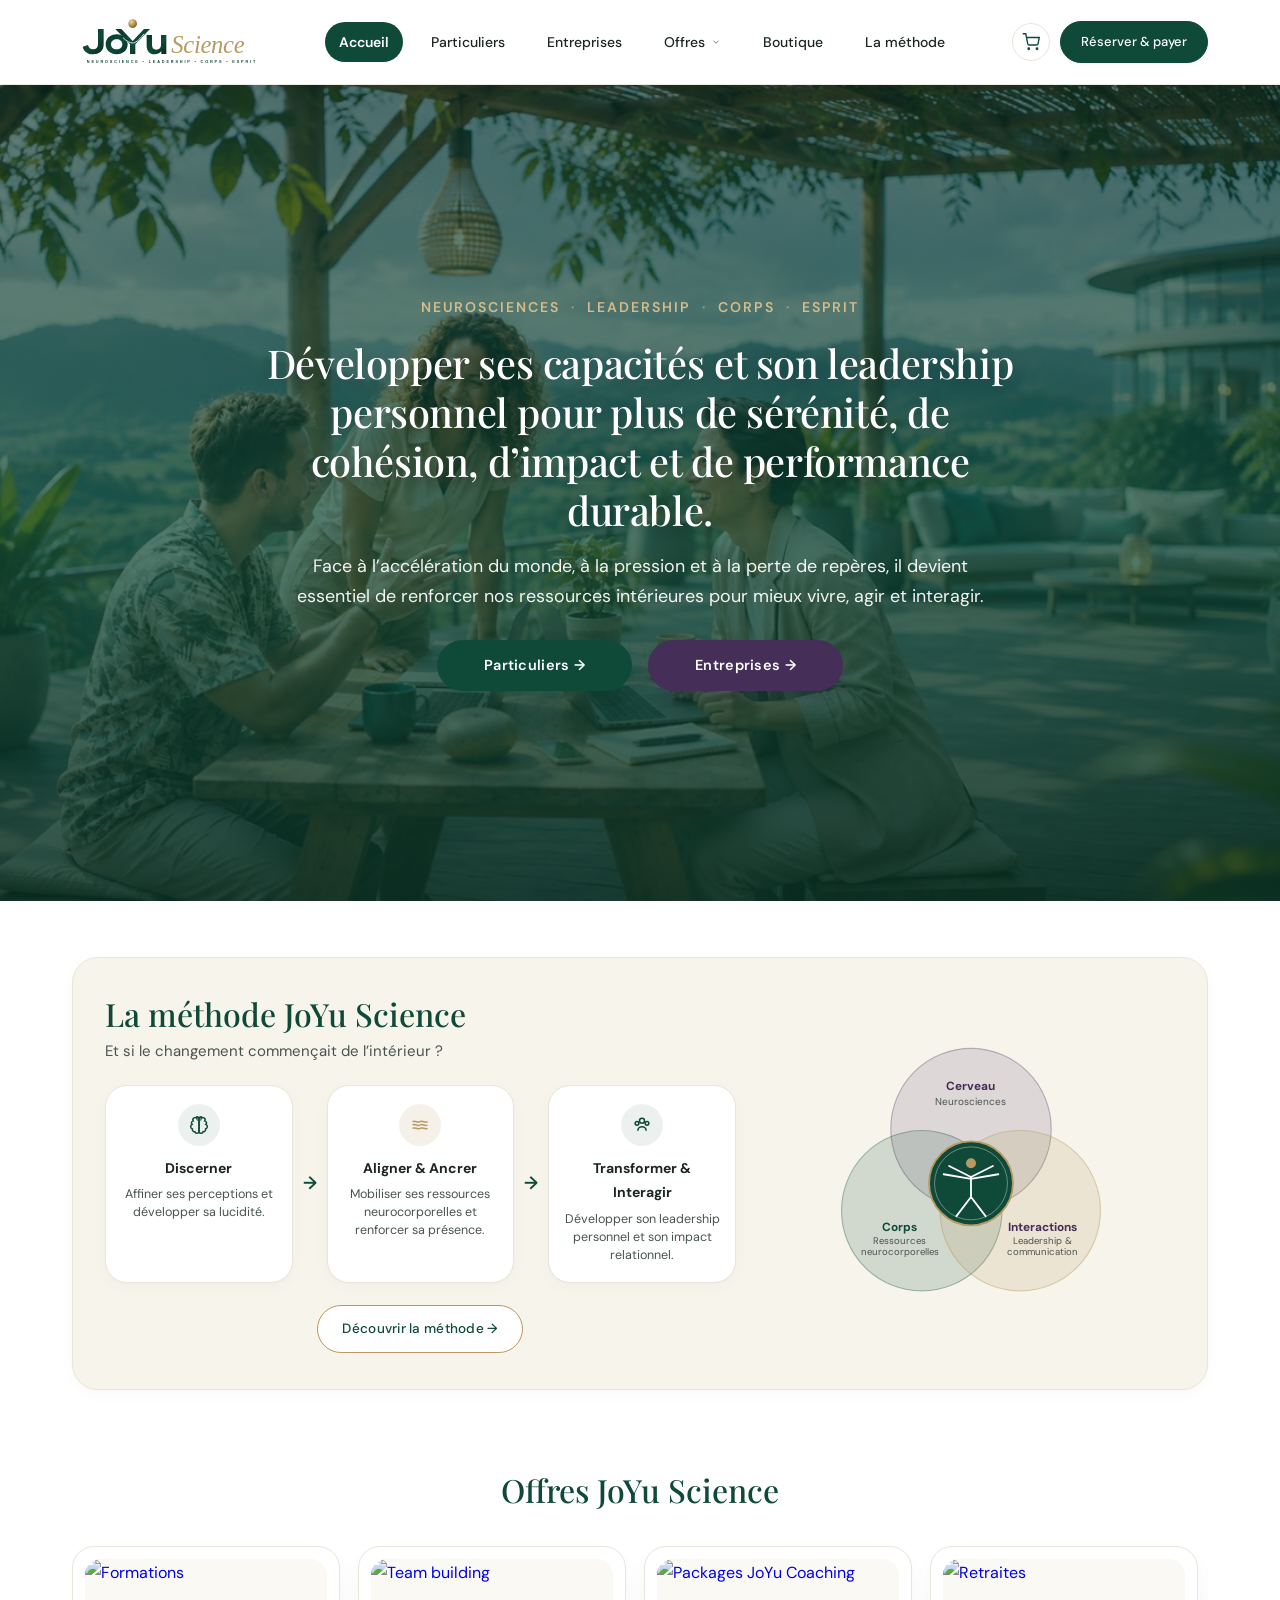
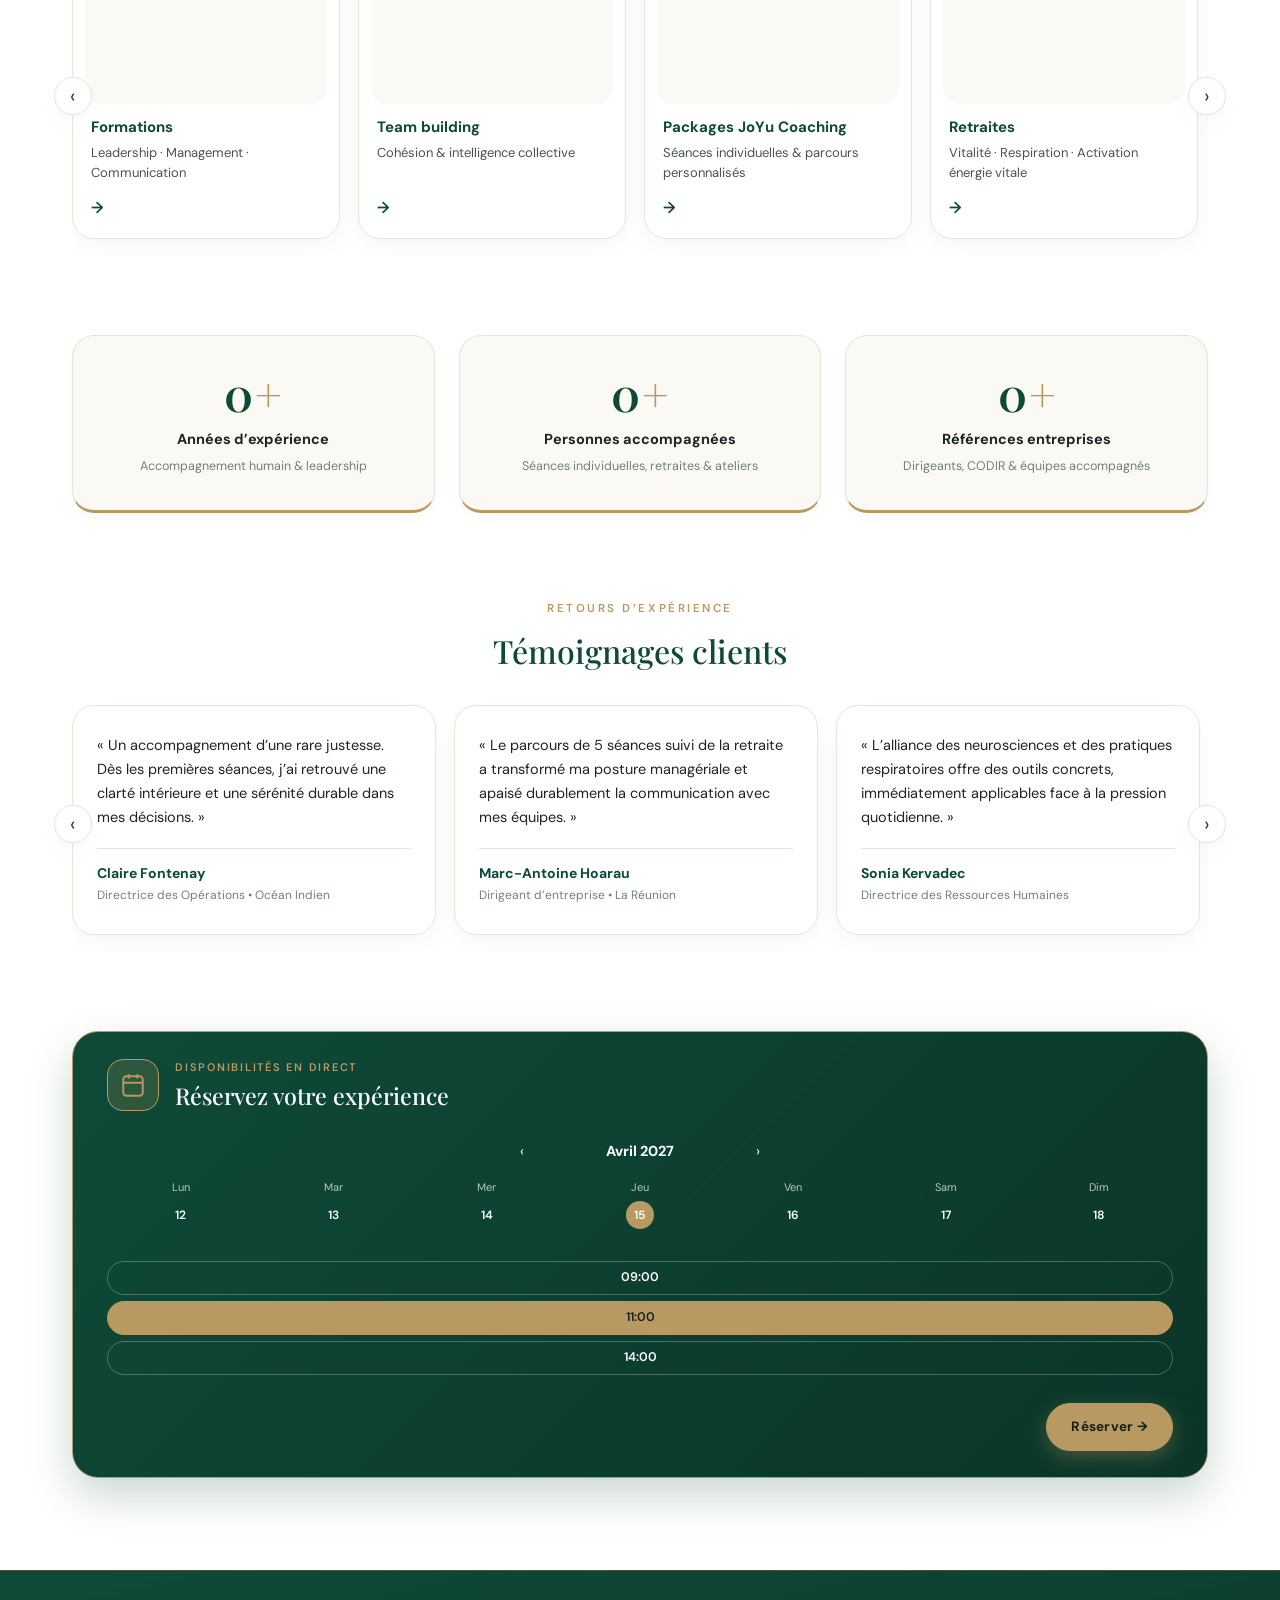
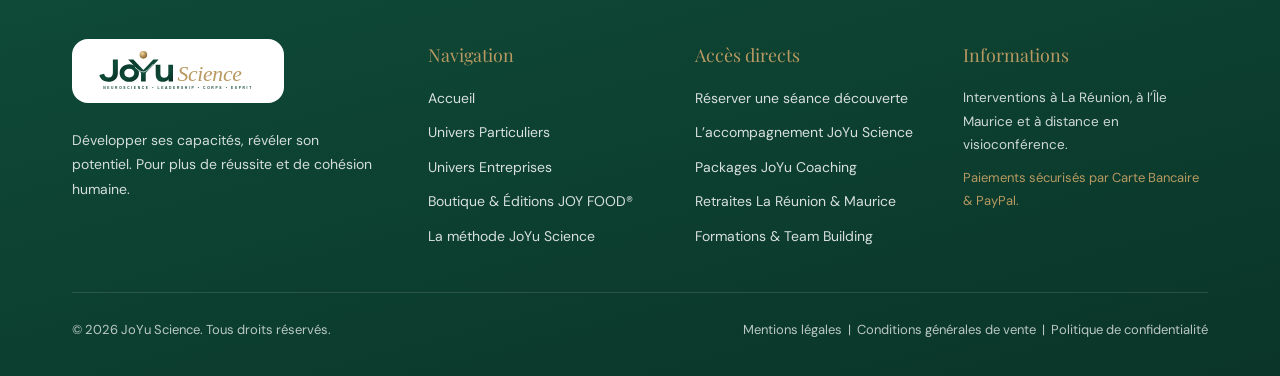
==== commit 36754e14: "third commit" ====
--- a/index.html
+++ b/index.html
@@ -22,9 +22,7 @@
 
     <div class="site-wrapper">
 
-        <!-- ======================================================================
-             HEADER PRINCIPAL (IDENTIQUE À PARTICULIERS & ENTREPRISES)
-             ====================================================================== -->
+        <!-- HEADER -->
         <header class="site-header">
             <div class="header-inner">
                 <a href="index.html" class="brand-logo-link" title="JoYu Science — Accueil">
@@ -87,7 +85,7 @@
                                 <a href="boutique.html" class="nav-link nav-link-boutique">Boutique</a>
                             </li>
                             <li class="nav-item">
-                                <a href="#section-methode" class="nav-link">La méthode</a>
+                                <a href="methode.html" class="nav-link">La méthode</a>
                             </li>
                         </ul>
                     </div>
@@ -118,59 +116,49 @@
             <label for="mobile-menu-toggle" class="mobile-backdrop" aria-label="Fermer le menu"></label>
         </header>
 
-        <!-- ======================================================================
-             CONTENU PAGE D'ACCUEIL (FIDÈLE À PAGE-ACCUEIL_2.JPG)
-             ====================================================================== -->
+        <!-- CONTENU ACCUEIL -->
         <main class="page-view">
 
-            <!-- 1. HERO PANORAMIQUE & DOUBLE PORTAIL PARTICULIERS / ENTREPRISES -->
-            <section class="visual-hero-section">
-                <div class="container">
-                    <div class="visual-hero-media">
-                        <img src="assets/accueil/Hero_accueil.jpg"
-                            alt="Échange naturel et souriant en terrasse ouverte sur la nature tropicale"
-                            onerror="this.onerror=null;this.src='https://images.unsplash.com/photo-1522071820081-009f0129c71c?auto=format&fit=crop&w=1600&q=85';">
-                    </div>
-
-                    <div class="visual-hero-intro" style="max-width: 900px;">
-                        <h1 class="heading-xl" style="font-size: clamp(2rem, 3.7vw, 3.05rem);">
-                            Développer ses capacités et son leadership personnel pour plus de sérénité, de cohésion, d’impact et de performance durable.
-                        </h1>
-
-                        <p class="visual-hero-sub" style="max-width: 780px; margin: 16px auto 22px; color: var(--text-body);">
-                            Face à l’accélération du monde, à la pression et à la perte de repères, il devient essentiel de renforcer nos ressources intérieures pour mieux vivre, agir et interagir.
-                        </p>
-
-                        <p class="home-pillars-line">
-                            Neurosciences <span>&bull;</span> Leadership <span>&bull;</span> Corps <span>&bull;</span> Esprit
-                        </p>
-
-                        <!-- Double bouton pilule d'accès (Vert profond pour Particuliers, Violet prune pour Entreprises) -->
-                        <div class="home-dual-cta">
-                            <a href="particuliers.html" class="btn btn-green home-portal-pill">
-                                Particuliers &rarr;
-                            </a>
-                            <a href="entreprises.html" class="btn btn-plum home-portal-pill">
-                                Entreprises &rarr;
-                            </a>
-                        </div>
+            <!-- 1. HERO PLEIN ÉCRAN -->
+            <section class="fullscreen-hero">
+                <img src="assets/accueil/Hero_accueil.jpg"
+                    alt="Échange naturel et souriant en terrasse ouverte sur la nature tropicale"
+                    class="fullscreen-hero-bg"
+                    onerror="this.onerror=null;this.src='https://images.unsplash.com/photo-1522071820081-009f0129c71c?auto=format&fit=crop&w=1920&q=85';">
+                <div class="fullscreen-hero-overlay"></div>
+
+                <div class="container fullscreen-hero-content">
+                    <p class="home-pillars-line">
+                        Neurosciences <span>&middot;</span> Leadership <span>&middot;</span> Corps <span>&middot;</span> Esprit
+                    </p>
+
+                    <h1 class="heading-xl hero-title-light">
+                        Développer ses capacités et son leadership personnel pour plus de sérénité, de cohésion, d’impact et de performance durable.
+                    </h1>
+
+                    <p class="visual-hero-sub hero-sub-accessible">
+                        Face à l’accélération du monde, à la pression et à la perte de repères, il devient essentiel de renforcer nos ressources intérieures pour mieux vivre, agir et interagir.
+                    </p>
+
+                    <div class="home-dual-cta">
+                        <a href="particuliers.html" class="btn btn-green home-portal-pill">Particuliers &rarr;</a>
+                        <a href="entreprises.html" class="btn btn-plum home-portal-pill">Entreprises &rarr;</a>
                     </div>
                 </div>
             </section>
 
-            <!-- 2. ENCADRÉ MÉTHODE JOYU SCIENCE (3 ÉTAPES + BOUTON + SCHÉMA VITRUVE) -->
-            <section id="section-methode" class="section-pad-sm">
+            <!-- 2. ENCADRÉ MÉTHODE JOYU SCIENCE -->
+            <section id="section-methode" class="section-pad-sm" style="padding-top: 56px;">
                 <div class="container">
                     <div class="method-panel-ivory">
                         <div class="method-particulier-layout">
                             <div>
-                                <div style="margin-bottom: 24px;">
-                                    <h2 class="heading-lg" style="margin-bottom: 6px;">La méthode JoYu Science</h2>
-                                    <p style="font-size: 15.5px; color: var(--text-body);">Et si le changement commençait de l’intérieur ?</p>
+                                <div style="margin-bottom: 20px;">
+                                    <h2 class="heading-lg" style="margin-bottom: 4px;">La méthode JoYu Science</h2>
+                                    <p style="font-size: 15px; color: var(--text-body);">Et si le changement commençait de l’intérieur ?</p>
                                 </div>
 
                                 <div class="method-3steps-flow">
-                                    <!-- Étape 1 : Discerner -->
                                     <div class="method-step-box">
                                         <span class="step-icon-circle green">
                                             <svg viewBox="0 0 24 24" fill="none" stroke="currentColor" stroke-width="1.8">
@@ -184,7 +172,6 @@
 
                                     <span class="step-flow-arrow">&rarr;</span>
 
-                                    <!-- Étape 2 : Aligner & Ancrer -->
                                     <div class="method-step-box">
                                         <span class="step-icon-circle gold">
                                             <svg viewBox="0 0 24 24" fill="none" stroke="currentColor" stroke-width="1.8">
@@ -197,7 +184,6 @@
 
                                     <span class="step-flow-arrow">&rarr;</span>
 
-                                    <!-- Étape 3 : Transformer & Interagir -->
                                     <div class="method-step-box">
                                         <span class="step-icon-circle green">
                                             <svg viewBox="0 0 24 24" fill="none" stroke="currentColor" stroke-width="1.8">
@@ -212,86 +198,66 @@
                                     </div>
                                 </div>
 
-                                <div style="text-align: center; margin-top: 24px;">
+                                <div style="text-align: center; margin-top: 22px;">
                                     <a href="methode.html" class="btn btn-outline">Découvrir la méthode &rarr;</a>
                                 </div>
                             </div>
 
-                            <!-- Schéma circulaire à 3 pôles (Cerveau / Corps / Interactions) -->
-                            <div class="vitruvian-diagram">
-                                <div class="vitruvian-pole top">
-                                    <svg viewBox="0 0 24 24" fill="none" stroke="var(--joyu-green)" stroke-width="1.8">
-                                        <path d="M9.5 2A2.5 2.5 0 0 1 12 4.5v15a2.5 2.5 0 0 1-4.96.44 2.5 2.5 0 0 1-2.96-3.08 3 3 0 0 1-.34-5.58 2.5 2.5 0 0 1 1.32-4.24 2.5 2.5 0 0 1 4.44-2.54Z" />
-                                        <path d="M14.5 2A2.5 2.5 0 0 0 12 4.5v15a2.5 2.5 0 0 0 4.96.44 2.5 2.5 0 0 0 2.96-3.08 3 3 0 0 0 .34-5.58 2.5 2.5 0 0 0-1.32-4.24 2.5 2.5 0 0 0-4.44-2.54Z" />
-                                    </svg>
-                                    <strong>Cerveau</strong>
-                                    <span>Neurosciences</span>
-                                </div>
-
-                                <div class="vitruvian-center-ring green-core">
-                                    <svg viewBox="0 0 120 120" fill="none" xmlns="http://www.w3.org/2000/svg">
-                                        <circle cx="60" cy="60" r="54" stroke="#b89961" stroke-width="1.5" />
-                                        <circle cx="60" cy="34" r="7" fill="#b89961" />
-                                        <path d="M26 48L60 54L94 48M34 38L60 52L86 38M60 52V76M60 76L42 102M60 76L78 102"
-                                            stroke="#ffffff" stroke-width="2.2" stroke-linecap="round" />
-                                    </svg>
-                                </div>
-
-                                <div class="vitruvian-bottom-poles">
-                                    <div class="vitruvian-pole">
-                                        <svg viewBox="0 0 24 24" fill="none" stroke="var(--joyu-green)" stroke-width="1.8">
-                                            <circle cx="12" cy="5" r="2.2" />
-                                            <path d="M6 9l6 2 6-2M12 11v5M12 16l-3 5M12 16l3 5" />
-                                        </svg>
-                                        <strong>Corps</strong>
-                                        <span>Ressources neurocorporelles</span>
-                                    </div>
-                                    <div class="vitruvian-pole">
-                                        <svg viewBox="0 0 24 24" fill="none" stroke="var(--joyu-green)" stroke-width="1.8">
-                                            <circle cx="12" cy="7" r="3" />
-                                            <circle cx="6" cy="10" r="2.2" />
-                                            <circle cx="18" cy="10" r="2.2" />
-                                            <path d="M7 19c0-2.8 2.2-5 5-5s5 2.2 5 5" />
-                                        </svg>
-                                        <strong>Interactions</strong>
-                                        <span>Leadership &amp; communication</span>
-                                    </div>
-                                </div>
+                            <!-- Schéma aux 3 cercles colorés chevauchants + Homme de Vitruve -->
+                            <div class="venn-vitruvian-wrapper" aria-label="Schéma des 3 piliers : Cerveau, Corps et Interactions">
+                                <svg class="venn-vitruvian-svg" viewBox="0 0 340 310" xmlns="http://www.w3.org/2000/svg">
+                                    <circle cx="170" cy="106" r="88" fill="rgba(69, 46, 87, 0.14)" stroke="rgba(69, 46, 87, 0.35)" stroke-width="1.2" />
+                                    <circle cx="116" cy="196" r="88" fill="rgba(15, 74, 56, 0.16)" stroke="rgba(15, 74, 56, 0.35)" stroke-width="1.2" />
+                                    <circle cx="224" cy="196" r="88" fill="rgba(184, 153, 97, 0.18)" stroke="rgba(184, 153, 97, 0.45)" stroke-width="1.2" />
+
+                                    <circle cx="170" cy="166" r="46" fill="#0f4a38" stroke="#b89961" stroke-width="2" />
+                                    <circle cx="170" cy="166" r="40" fill="none" stroke="rgba(255,255,255,0.4)" stroke-width="1" />
+                                    <circle cx="170" cy="144" r="5.5" fill="#b89961" />
+                                    <path d="M140 156 L170 161 L200 156 M146 147 L170 159 L194 147 M170 159 V181 M170 181 L154 202 M170 181 L186 202"
+                                        stroke="#ffffff" stroke-width="2" stroke-linecap="round" fill="none" />
+
+                                    <text x="170" y="64" text-anchor="middle" font-family="'DM Sans', sans-serif" font-size="13" font-weight="700" fill="#452e57">Cerveau</text>
+                                    <text x="170" y="80" text-anchor="middle" font-family="'DM Sans', sans-serif" font-size="11" fill="#485450">Neurosciences</text>
+
+                                    <text x="92" y="218" text-anchor="middle" font-family="'DM Sans', sans-serif" font-size="13" font-weight="700" fill="#0f4a38">Corps</text>
+                                    <text x="92" y="233" text-anchor="middle" font-family="'DM Sans', sans-serif" font-size="10.5" fill="#485450">Ressources</text>
+                                    <text x="92" y="245" text-anchor="middle" font-family="'DM Sans', sans-serif" font-size="10.5" fill="#485450">neurocorporelles</text>
+
+                                    <text x="248" y="218" text-anchor="middle" font-family="'DM Sans', sans-serif" font-size="13" font-weight="700" fill="#452e57">Interactions</text>
+                                    <text x="248" y="233" text-anchor="middle" font-family="'DM Sans', sans-serif" font-size="10.5" fill="#485450">Leadership &amp;</text>
+                                    <text x="248" y="245" text-anchor="middle" font-family="'DM Sans', sans-serif" font-size="10.5" fill="#485450">communication</text>
+                                </svg>
                             </div>
                         </div>
                     </div>
                 </div>
             </section>
 
-            <!-- 3. OFFRES JOYU SCIENCE (CARROUSEL HORIZONTAL DE 6 CARTES) -->
+            <!-- 3. CARROUSEL HORIZONTAL DES OFFRES JOYU SCIENCE -->
             <section class="section-pad-sm">
                 <div class="container">
-                    <div class="section-header-center" style="margin-bottom: 34px;">
+                    <div class="section-header-center" style="margin-bottom: 28px;">
                         <h2 class="heading-lg">Offres JoYu Science</h2>
                     </div>
 
-                    <div class="home-carousel-shell">
-                        <span class="carousel-nav-circle left" aria-hidden="true">&lsaquo;</span>
-
-                        <div class="cards-6grid">
-                            <!-- Offre 1 : Formations -->
-                            <a href="entreprises.html" class="compact-card" style="text-decoration:none;">
+                    <div class="horizontal-carousel-wrapper">
+                        <a href="#offer-card-1" class="carousel-nav-circle left" aria-label="Voir les premières offres">&lsaquo;</a>
+
+                        <div class="horizontal-scroll-track" id="offres-track">
+                            <a href="entreprises.html" id="offer-card-1" class="carousel-offer-card">
                                 <div class="compact-card-media">
-                                    <img src="https://images.unsplash.com/photo-1552664730-d307ca884978?auto=format&fit=crop&w=500&q=80"
-                                        alt="Formations">
+                                    <img src="https://images.unsplash.com/photo-1552664730-d307ca884978?auto=format&fit=crop&w=600&q=80" alt="Formations">
                                 </div>
                                 <div class="compact-card-body">
                                     <h3 class="compact-card-title">Formations</h3>
-                                    <p class="compact-card-desc">Leadership &bull; Management &bull; Communication</p>
+                                    <p class="compact-card-desc">Leadership &middot; Management &middot; Communication</p>
                                     <span class="compact-card-arrow">&rarr;</span>
                                 </div>
                             </a>
 
-                            <!-- Offre 2 : Team building -->
-                            <a href="entreprises.html" class="compact-card" style="text-decoration:none;">
+                            <a href="entreprises.html" class="carousel-offer-card">
                                 <div class="compact-card-media">
-                                    <img src="https://images.unsplash.com/photo-1521737711867-e3b97375f902?auto=format&fit=crop&w=500&q=80"
-                                        alt="Team building">
+                                    <img src="https://images.unsplash.com/photo-1521737711867-e3b97375f902?auto=format&fit=crop&w=600&q=80" alt="Team building">
                                 </div>
                                 <div class="compact-card-body">
                                     <h3 class="compact-card-title">Team building</h3>
@@ -300,11 +266,9 @@
                                 </div>
                             </a>
 
-                            <!-- Offre 3 : Packages JoYu Coaching -->
-                            <a href="particuliers.html" class="compact-card" style="text-decoration:none;">
+                            <a href="particuliers.html" class="carousel-offer-card">
                                 <div class="compact-card-media">
-                                    <img src="https://images.unsplash.com/photo-1573497620053-ea5300f94f21?auto=format&fit=crop&w=500&q=80"
-                                        alt="Packages JoYu Coaching">
+                                    <img src="https://images.unsplash.com/photo-1573497620053-ea5300f94f21?auto=format&fit=crop&w=600&q=80" alt="Packages JoYu Coaching">
                                 </div>
                                 <div class="compact-card-body">
                                     <h3 class="compact-card-title">Packages JoYu Coaching</h3>
@@ -313,37 +277,31 @@
                                 </div>
                             </a>
 
-                            <!-- Offre 4 : Retraites -->
-                            <a href="particuliers.html" class="compact-card" style="text-decoration:none;">
+                            <a href="particuliers.html" class="carousel-offer-card">
                                 <div class="compact-card-media">
-                                    <img src="https://images.unsplash.com/photo-1540555700478-4be289fbecef?auto=format&fit=crop&w=500&q=80"
-                                        alt="Retraites">
+                                    <img src="https://images.unsplash.com/photo-1540555700478-4be289fbecef?auto=format&fit=crop&w=600&q=80" alt="Retraites">
                                 </div>
                                 <div class="compact-card-body">
                                     <h3 class="compact-card-title">Retraites</h3>
-                                    <p class="compact-card-desc">Vitalité &bull; Respiration &bull; Activation énergie vitale</p>
+                                    <p class="compact-card-desc">Vitalité &middot; Respiration &middot; Activation énergie vitale</p>
                                     <span class="compact-card-arrow">&rarr;</span>
                                 </div>
                             </a>
 
-                            <!-- Offre 5 : iBook JOY FOOD® -->
-                            <a href="boutique.html" class="compact-card" style="text-decoration:none;">
+                            <a href="boutique.html" class="carousel-offer-card">
                                 <div class="compact-card-media">
-                                    <img src="https://images.unsplash.com/photo-1610970881699-44a5587cabec?auto=format&fit=crop&w=500&q=80"
-                                        alt="iBook JOY FOOD">
+                                    <img src="https://images.unsplash.com/photo-1610970881699-44a5587cabec?auto=format&fit=crop&w=600&q=80" alt="iBook JOY FOOD">
                                 </div>
                                 <div class="compact-card-body">
                                     <h3 class="compact-card-title">iBook JOY FOOD®</h3>
-                                    <p class="compact-card-desc">Nutrition &bull; Vitalité</p>
+                                    <p class="compact-card-desc">Nutrition &middot; Vitalité</p>
                                     <span class="compact-card-arrow">&rarr;</span>
                                 </div>
                             </a>
 
-                            <!-- Offre 6 : Ateliers & conférences -->
-                            <a href="boutique.html" class="compact-card" style="text-decoration:none;">
+                            <a href="boutique.html" id="offer-card-6" class="carousel-offer-card">
                                 <div class="compact-card-media">
-                                    <img src="https://images.unsplash.com/photo-1540420773420-3366772f4999?auto=format&fit=crop&w=500&q=80"
-                                        alt="Ateliers et conférences">
+                                    <img src="https://images.unsplash.com/photo-1540420773420-3366772f4999?auto=format&fit=crop&w=600&q=80" alt="Ateliers et conférences">
                                 </div>
                                 <div class="compact-card-body">
                                     <h3 class="compact-card-title">Ateliers &amp; conférences</h3>
@@ -353,36 +311,118 @@
                             </a>
                         </div>
 
-                        <span class="carousel-nav-circle right" aria-hidden="true">&rsaquo;</span>
-                    </div>
-
-                    <div class="carousel-dots" aria-hidden="true">
-                        <span class="dot active-green"></span>
-                        <span class="dot"></span>
-                        <span class="dot"></span>
-                        <span class="dot"></span>
-                        <span class="dot"></span>
+                        <a href="#offer-card-6" class="carousel-nav-circle right" aria-label="Voir les offres suivantes">&rsaquo;</a>
                     </div>
                 </div>
             </section>
 
-            <!-- 4. BARRE INFÉRIEURE DE RÉSERVATION (« RÉSERVEZ VOTRE EXPÉRIENCE ») -->
-            <section class="section-pad-sm" style="padding-bottom: 96px;">
+            <!-- 5. CHIFFRES CLÉS AVEC EFFET DE RECALCUL ANIMÉ -->
+            <section id="section-chiffres" class="section-pad-sm">
                 <div class="container">
-                    <div class="booking-bar-card b2b-bar">
+                    <div class="key-figures-grid">
+                        <div class="key-figure-card" style="--delay: 0.05s;">
+                            <span class="key-figure-number">
+                                <span class="recalc-num" data-target="20"></span><span class="gold-plus">+</span>
+                            </span>
+                            <span class="key-figure-label">Années d’expérience</span>
+                            <span class="key-figure-sub">Accompagnement humain &amp; leadership</span>
+                        </div>
+
+                        <div class="key-figure-card" style="--delay: 0.15s;">
+                            <span class="key-figure-number">
+                                <span class="recalc-num" data-target="1500"></span><span class="gold-plus">+</span>
+                            </span>
+                            <span class="key-figure-label">Personnes accompagnées</span>
+                            <span class="key-figure-sub">Séances individuelles, retraites &amp; ateliers</span>
+                        </div>
+
+                        <div class="key-figure-card" style="--delay: 0.25s;">
+                            <span class="key-figure-number">
+                                <span class="recalc-num" data-target="120"></span><span class="gold-plus">+</span>
+                            </span>
+                            <span class="key-figure-label">Références entreprises</span>
+                            <span class="key-figure-sub">Dirigeants, CODIR &amp; équipes accompagnés</span>
+                        </div>
+                    </div>
+                </div>
+            </section>
+
+            <!-- 6. TÉMOIGNAGES CLIENTS (ENCADRÉS DÉFILANTS HORIZONTALEMENT) -->
+            <section class="section-pad-sm">
+                <div class="container">
+                    <div class="section-header-center" style="margin-bottom: 26px;">
+                        <span class="eyebrow">Retours d’expérience</span>
+                        <h2 class="heading-lg">Témoignages clients</h2>
+                    </div>
+
+                    <div class="horizontal-carousel-wrapper">
+                        <a href="#quote-1" class="carousel-nav-circle left" aria-label="Témoignage précédent">&lsaquo;</a>
+
+                        <div class="horizontal-scroll-track testimonials-track">
+                            <article id="quote-1" class="carousel-quote-card">
+                                <p class="quote-text">
+                                    « Un accompagnement d’une rare justesse. Dès les premières séances, j’ai retrouvé une clarté intérieure et une sérénité durable dans mes décisions. »
+                                </p>
+                                <div class="quote-author">
+                                    <span class="quote-name">Claire Fontenay</span>
+                                    <span class="quote-role">Directrice des Opérations &bull; Océan Indien</span>
+                                </div>
+                            </article>
+
+                            <article class="carousel-quote-card">
+                                <p class="quote-text">
+                                    « Le parcours de 5 séances suivi de la retraite a transformé ma posture managériale et apaisé durablement la communication avec mes équipes. »
+                                </p>
+                                <div class="quote-author">
+                                    <span class="quote-name">Marc-Antoine Hoarau</span>
+                                    <span class="quote-role">Dirigeant d’entreprise &bull; La Réunion</span>
+                                </div>
+                            </article>
+
+                            <article class="carousel-quote-card">
+                                <p class="quote-text">
+                                    « L’alliance des neurosciences et des pratiques respiratoires offre des outils concrets, immédiatement applicables face à la pression quotidienne. »
+                                </p>
+                                <div class="quote-author">
+                                    <span class="quote-name">Sonia Kervadec</span>
+                                    <span class="quote-role">Directrice des Ressources Humaines</span>
+                                </div>
+                            </article>
+
+                            <article id="quote-4" class="carousel-quote-card">
+                                <p class="quote-text">
+                                    « Une présence authentique et bienveillante. Les ateliers collectifs ont recréé un véritable climat de confiance et de cohésion au sein du service. »
+                                </p>
+                                <div class="quote-author">
+                                    <span class="quote-name">Laurent Deschamps</span>
+                                    <span class="quote-role">Responsable d’équipe &bull; Île Maurice</span>
+                                </div>
+                            </article>
+                        </div>
+
+                        <a href="#quote-4" class="carousel-nav-circle right" aria-label="Témoignage suivant">&rsaquo;</a>
+                    </div>
+                </div>
+            </section>
+
+            <!-- 7. CALENDRIER DE RÉSERVATION MIS EN VALEUR -->
+            <section class="section-pad-sm" style="padding-bottom: 92px;">
+                <div class="container">
+                    <div class="booking-bar-card featured-booking-bar">
                         <div class="booking-bar-intro">
-                            <span class="booking-cal-icon green">
+                            <span class="booking-cal-icon gold-badge">
                                 <svg width="26" height="26" viewBox="0 0 24 24" fill="none" stroke="currentColor" stroke-width="1.8">
                                     <rect x="3" y="4" width="18" height="18" rx="3" />
                                     <path d="M16 2v4M8 2v4M3 10h18" />
                                 </svg>
                             </span>
                             <div>
-                                <h3 class="heading-md" style="font-size: 1.4rem;">Réservez votre expérience</h3>
+                                <span style="font-size: 11px; text-transform: uppercase; letter-spacing: 0.16em; color: var(--joyu-gold); font-weight: 600; display: block; margin-bottom: 2px;">Disponibilités en direct</span>
+                                <h3 class="heading-md" style="font-size: 1.45rem; color: var(--joyu-white);">Réservez votre expérience</h3>
                             </div>
                         </div>
 
-                        <div class="mini-week-cal">
+                        <div class="mini-week-cal dark-theme">
                             <div class="mini-cal-header">
                                 <span>&lsaquo;</span>
                                 <strong>Avril 2027</strong>
@@ -392,7 +432,7 @@
                                 <div><span>Lun</span><b>12</b></div>
                                 <div><span>Mar</span><b>13</b></div>
                                 <div><span>Mer</span><b>14</b></div>
-                                <div class="selected-green"><span>Jeu</span><b>15</b></div>
+                                <div class="selected-gold"><span>Jeu</span><b>15</b></div>
                                 <div><span>Ven</span><b>16</b></div>
                                 <div><span>Sam</span><b>17</b></div>
                                 <div><span>Dim</span><b>18</b></div>
@@ -400,13 +440,13 @@
                         </div>
 
                         <div class="mini-time-slots">
-                            <span class="time-pill">09:00</span>
-                            <span class="time-pill active-green">11:00</span>
-                            <span class="time-pill">14:00</span>
+                            <span class="time-pill dark">09:00</span>
+                            <span class="time-pill active-gold">11:00</span>
+                            <span class="time-pill dark">14:00</span>
                         </div>
 
                         <div style="text-align: right;">
-                            <a href="reservation.html" class="btn btn-green">Réserver &rarr;</a>
+                            <a href="reservation.html" class="btn btn-gold-solid">Réserver &rarr;</a>
                         </div>
                     </div>
                 </div>
@@ -414,9 +454,7 @@
 
         </main>
 
-        <!-- ======================================================================
-             PIED DE PAGE (FOOTER)
-             ====================================================================== -->
+        <!-- FOOTER -->
         <footer class="site-footer">
             <div class="container">
                 <div class="footer-grid">
@@ -432,10 +470,11 @@
                     <div>
                         <h4 class="footer-heading">Navigation</h4>
                         <ul class="footer-links">
-                            <li><a href="index.html">Accueil &amp; Méthodologie</a></li>
+                            <li><a href="index.html">Accueil</a></li>
                             <li><a href="particuliers.html">Univers Particuliers</a></li>
                             <li><a href="entreprises.html">Univers Entreprises</a></li>
                             <li><a href="boutique.html">Boutique &amp; Éditions JOY FOOD®</a></li>
+                            <li><a href="methode.html">La méthode JoYu Science</a></li>
                         </ul>
                     </div>
 
@@ -443,6 +482,7 @@
                         <h4 class="footer-heading">Accès directs</h4>
                         <ul class="footer-links">
                             <li><a href="reservation.html">Réserver une séance découverte</a></li>
+                            <li><a href="accompagnement.html">L’accompagnement JoYu Science</a></li>
                             <li><a href="particuliers.html">Packages JoYu Coaching</a></li>
                             <li><a href="particuliers.html">Retraites La Réunion &amp; Maurice</a></li>
                             <li><a href="entreprises.html">Formations &amp; Team Building</a></li>
--- a/style.css
+++ b/style.css
@@ -99,7 +99,7 @@
    1. HEADER ÉDITORIAL & NAVIGATION
    -------------------------------------------------------------------------- */
 .site-header {
-    background: rgba(255, 255, 255, 0.92);
+    background: rgba(255, 255, 255, 0.94);
     backdrop-filter: blur(16px);
     -webkit-backdrop-filter: blur(16px);
     border-bottom: 1px solid rgba(234, 229, 217, 0.75);
@@ -118,7 +118,7 @@
     display: flex;
     align-items: center;
     justify-content: space-between;
-    gap: 24px;
+    gap: 20px;
 }
 
 .brand-logo-link {
@@ -131,8 +131,8 @@
 
 .brand-logo-img {
     width: auto;
-    height: 52px;
-    max-width: 230px;
+    height: 50px;
+    max-width: 220px;
     object-fit: contain;
     display: block;
     mix-blend-mode: multiply;
@@ -149,7 +149,7 @@
     list-style: none;
     display: flex;
     align-items: center;
-    gap: 20px;
+    gap: 14px;
 }
 
 .nav-item {
@@ -158,10 +158,10 @@
 
 .nav-link {
     cursor: pointer;
-    font-size: 14.5px;
+    font-size: 14px;
     font-weight: 500;
     color: var(--text-dark);
-    padding: 8px 16px;
+    padding: 8px 14px;
     border-radius: var(--radius-pill);
     display: inline-flex;
     align-items: center;
@@ -246,7 +246,6 @@
     margin-top: 2px;
 }
 
-/* Pastille active dans le menu */
 .nav-link.active {
     background-color: var(--joyu-green);
     color: var(--joyu-white);
@@ -263,13 +262,13 @@
     flex-shrink: 0;
     display: flex;
     align-items: center;
-    gap: 12px;
+    gap: 10px;
 }
 
 .header-cart-btn {
     cursor: pointer;
-    width: 40px;
-    height: 40px;
+    width: 38px;
+    height: 38px;
     border-radius: var(--radius-pill);
     border: 1px solid var(--border-light);
     background: var(--joyu-white);
@@ -293,9 +292,9 @@
     justify-content: center;
     background-color: var(--joyu-green);
     color: var(--joyu-white);
-    font-size: 13.5px;
+    font-size: 13px;
     font-weight: 500;
-    padding: 10px 22px;
+    padding: 9px 20px;
     border-radius: var(--radius-pill);
     border: 1px solid var(--joyu-green);
     text-decoration: none;
@@ -329,7 +328,7 @@
 }
 
 /* --------------------------------------------------------------------------
-   2. COMPOSANTS GÉNÉRAUX & BOUTONS GALETS POLIS
+   2. COMPOSANTS GÉNÉRAUX & TYPOGRAPHIE ACCESSIBLE
    -------------------------------------------------------------------------- */
 .container {
     max-width: var(--container-width);
@@ -339,11 +338,11 @@
 }
 
 .section-pad {
-    padding: 104px 0;
+    padding: 96px 0;
 }
 
 .section-pad-sm {
-    padding: 44px 0;
+    padding: 40px 0;
 }
 
 .bg-ivory {
@@ -359,33 +358,34 @@
     letter-spacing: 0.22em;
     text-transform: uppercase;
     color: var(--joyu-gold);
-    margin-bottom: 14px;
+    margin-bottom: 12px;
 }
 
 .eyebrow.plum {
     color: var(--joyu-plum);
 }
 
+/* Taille affinée pour plus de cohérence et de lisibilité */
 .heading-xl {
     font-family: var(--font-heading);
-    font-size: clamp(2.15rem, 4.1vw, 3.35rem);
+    font-size: clamp(1.75rem, 3.1vw, 2.55rem);
     font-weight: 500;
-    line-height: 1.18;
-    letter-spacing: -0.015em;
+    line-height: 1.24;
+    letter-spacing: -0.01em;
     color: var(--joyu-green);
 }
 
 .heading-lg {
     font-family: var(--font-heading);
-    font-size: clamp(1.8rem, 2.8vw, 2.4rem);
+    font-size: clamp(1.6rem, 2.5vw, 2.15rem);
     font-weight: 500;
-    line-height: 1.24;
+    line-height: 1.26;
     color: var(--joyu-green);
 }
 
 .heading-md {
     font-family: var(--font-heading);
-    font-size: 1.35rem;
+    font-size: 1.3rem;
     font-weight: 500;
     line-height: 1.34;
     color: var(--joyu-green);
@@ -400,7 +400,7 @@
     width: 52px;
     height: 2px;
     background-color: var(--joyu-gold);
-    margin: 20px 0 24px;
+    margin: 18px 0 22px;
     border-radius: var(--radius-pill);
 }
 
@@ -411,7 +411,7 @@
 
 .section-header-center {
     max-width: 760px;
-    margin: 0 auto 52px;
+    margin: 0 auto 42px;
     text-align: center;
 }
 
@@ -425,7 +425,7 @@
     font-size: 13.5px;
     font-weight: 500;
     letter-spacing: 0.02em;
-    padding: 12px 26px;
+    padding: 11px 24px;
     border-radius: var(--radius-pill);
     border: 1px solid transparent;
     text-decoration: none;
@@ -472,6 +472,19 @@
     transform: translateY(-2px);
 }
 
+.btn-gold-solid {
+    background-color: var(--joyu-gold);
+    color: #16221e;
+    font-weight: 700;
+    border-color: var(--joyu-gold);
+    box-shadow: 0 6px 20px rgba(184, 153, 97, 0.35);
+}
+
+.btn-gold-solid:hover {
+    background-color: var(--joyu-gold-light);
+    transform: translateY(-2px);
+}
+
 .page-view {
     display: block;
     animation: calmFadeIn 0.4s var(--ease-calm);
@@ -483,8 +496,103 @@
 }
 
 /* --------------------------------------------------------------------------
-   3. HERO PLEINE LARGEUR (HAUTEUR 500PX) & IMAGES COHÉRENTES
+   3. HERO PLEIN ÉCRAN (ACCUEIL) & HEROS PANORAMIQUES (PARTICULIERS / ENTREPRISES)
    -------------------------------------------------------------------------- */
+.fullscreen-hero {
+    position: relative;
+    width: 100%;
+    min-height: calc(100vh - 84px);
+    display: flex;
+    align-items: center;
+    justify-content: center;
+    text-align: center;
+    overflow: hidden;
+    padding: 56px 0;
+}
+
+.fullscreen-hero-bg {
+    position: absolute;
+    inset: 0;
+    width: 100%;
+    height: 100%;
+    object-fit: cover;
+    object-position: center 30%;
+    z-index: 0;
+}
+
+.fullscreen-hero-overlay {
+    position: absolute;
+    inset: 0;
+    background: linear-gradient(
+        180deg,
+        rgba(9, 49, 36, 0.62) 0%,
+        rgba(15, 74, 56, 0.72) 55%,
+        rgba(9, 49, 36, 0.84) 100%
+    );
+    z-index: 1;
+}
+
+.fullscreen-hero-content {
+    position: relative;
+    z-index: 2;
+    max-width: 860px;
+    margin: 0 auto;
+    color: var(--joyu-white);
+}
+
+.hero-title-light {
+    color: var(--joyu-white);
+    text-shadow: 0 2px 16px rgba(0, 0, 0, 0.25);
+    margin-bottom: 18px;
+}
+
+/* Sous-titre droit (sans italique) pour une lisibilité optimale */
+.visual-hero-sub,
+.hero-sub-accessible {
+    font-family: var(--font-sans);
+    font-style: normal;
+    font-weight: 400;
+    font-size: clamp(0.98rem, 1.45vw, 1.12rem);
+    line-height: 1.65;
+    max-width: 720px;
+    margin: 0 auto 28px;
+}
+
+.hero-sub-accessible {
+    color: rgba(255, 255, 255, 0.94);
+}
+
+/* Une seule ligne garantie même sur smartphone */
+.home-pillars-line {
+    font-size: clamp(0.68rem, 2.7vw, 0.88rem);
+    font-weight: 600;
+    letter-spacing: 0.14em;
+    text-transform: uppercase;
+    color: var(--joyu-gold-light);
+    margin-bottom: 18px;
+    white-space: nowrap;
+}
+
+.home-pillars-line span {
+    color: var(--joyu-gold);
+    margin: 0 6px;
+}
+
+.home-dual-cta {
+    display: flex;
+    justify-content: center;
+    gap: 16px;
+    flex-wrap: wrap;
+}
+
+.home-portal-pill {
+    min-width: 195px;
+    padding: 12px 26px;
+    font-size: 14.5px;
+    font-weight: 600;
+}
+
+/* Heros des pages Particuliers et Entreprises */
 .visual-hero-section {
     padding: 0 0 36px;
     width: 100%;
@@ -498,8 +606,7 @@
 .visual-hero-media {
     position: relative;
     width: 100%;
-    height: 500px;
-    border-radius: 0;
+    height: 440px;
     overflow: visible;
     box-shadow: var(--shadow-card);
     background-color: var(--joyu-ivory);
@@ -510,8 +617,6 @@
     height: 100%;
     object-fit: cover;
     object-position: center 25%;
-    border-radius: 0;
-    display: block;
 }
 
 .hero-overlap-badge {
@@ -538,112 +643,99 @@
     padding: 0 32px;
 }
 
-.visual-hero-sub {
-    font-family: var(--font-heading);
-    font-style: italic;
-    font-size: clamp(1.15rem, 2vw, 1.45rem);
-    color: var(--text-dark);
-    margin-top: 10px;
-}
-
-/* Signature des 4 piliers & Double pilule Particuliers / Entreprises sur l'accueil */
-.home-pillars-line {
-    font-size: 14.5px;
-    font-weight: 500;
-    letter-spacing: 0.08em;
-    color: var(--text-dark);
-    margin-bottom: 24px;
-}
-
-.home-pillars-line span {
-    color: var(--joyu-gold);
-    margin: 0 8px;
-}
-
-.home-dual-cta {
-    display: flex;
-    justify-content: center;
+/* --------------------------------------------------------------------------
+   4. CARROUSELS HORIZONTAUX TACTILES (OFFRES & TÉMOIGNAGES)
+   -------------------------------------------------------------------------- */
+.horizontal-carousel-wrapper {
+    position: relative;
+    display: flex;
+    align-items: center;
+}
+
+.horizontal-scroll-track {
+    display: flex;
     gap: 18px;
-    flex-wrap: wrap;
-}
-
-.home-portal-pill {
-    min-width: 210px;
-    padding: 12px 28px;
-    font-size: 15px;
-    font-weight: 600;
-}
-
-/* Carrousel 6 cartes Offres JoYu Science (Accueil) */
-.home-carousel-shell {
-    position: relative;
-    display: flex;
-    align-items: center;
-}
-
-.cards-6grid {
-    display: grid;
-    grid-template-columns: repeat(6, 1fr);
-    gap: 14px;
+    overflow-x: auto;
+    scroll-snap-type: x mandatory;
+    scroll-behavior: smooth;
+    padding: 8px 4px 16px;
     width: 100%;
-}
-
-.cards-6grid .compact-card {
-    padding: 10px;
-}
-
-.cards-6grid .compact-card-media {
-    width: 100%;
-    height: 124px;
-    border-radius: var(--radius-md);
-    overflow: hidden;
-    background-color: var(--joyu-cashmere);
-}
-
-.cards-6grid .compact-card-media img {
-    width: 100%;
-    height: 100%;
-    object-fit: cover;
-    object-position: center 25%;
-    display: block;
-}
-
-.cards-6grid .compact-card-title {
-    font-size: 14px;
-}
-
-.cards-6grid .compact-card-desc {
-    font-size: 12px;
+    scrollbar-width: thin;
+    scrollbar-color: var(--joyu-gold) var(--joyu-ivory);
+}
+
+.horizontal-scroll-track::-webkit-scrollbar {
+    height: 6px;
+}
+
+.horizontal-scroll-track::-webkit-scrollbar-track {
+    background: var(--joyu-ivory);
+    border-radius: var(--radius-pill);
+}
+
+.horizontal-scroll-track::-webkit-scrollbar-thumb {
+    background: var(--joyu-gold);
+    border-radius: var(--radius-pill);
+}
+
+.carousel-offer-card {
+    flex: 0 0 calc(25% - 14px);
+    min-width: 230px;
+    scroll-snap-align: start;
+    cursor: pointer;
+    background: var(--joyu-white);
+    border: 1px solid var(--border-light);
+    border-radius: var(--radius-card);
+    padding: 12px;
+    display: flex;
+    flex-direction: column;
+    justify-content: space-between;
+    text-decoration: none;
+    box-shadow: var(--shadow-card);
+    transition: var(--transition);
+}
+
+.carousel-offer-card:hover {
+    border-color: var(--joyu-gold);
+    transform: translateY(-4px);
+    box-shadow: var(--shadow-hover);
 }
 
 .carousel-nav-circle {
     position: absolute;
     top: 50%;
     transform: translateY(-50%);
-    width: 34px;
-    height: 34px;
+    width: 38px;
+    height: 38px;
     border-radius: 50%;
     background-color: var(--joyu-white);
     border: 1px solid var(--border-light);
     box-shadow: var(--shadow-card);
-    color: var(--text-dark);
+    color: var(--joyu-green);
     display: inline-flex;
     align-items: center;
     justify-content: center;
-    font-size: 18px;
+    font-size: 20px;
+    text-decoration: none;
     z-index: 5;
-    cursor: pointer;
+    transition: var(--transition-fast);
+}
+
+.carousel-nav-circle:hover {
+    background-color: var(--joyu-green);
+    color: var(--joyu-white);
+    border-color: var(--joyu-green);
 }
 
 .carousel-nav-circle.left {
-    left: -16px;
+    left: -18px;
 }
 
 .carousel-nav-circle.right {
-    right: -16px;
-}
-
-/* Grille de 5 cartes (Accompagnements Particuliers & Solutions Entreprises) */
+    right: -18px;
+}
+
+/* Grille de 5 cartes (Particuliers & Entreprises) */
 .cards-5grid {
     display: grid;
     grid-template-columns: repeat(5, 1fr);
@@ -682,7 +774,6 @@
     height: 100%;
     object-fit: cover;
     object-position: center 25%;
-    display: block;
 }
 
 .compact-card-body {
@@ -698,14 +789,14 @@
     font-weight: 700;
     line-height: 1.3;
     color: var(--joyu-green);
-    margin-bottom: 8px;
+    margin-bottom: 6px;
 }
 
 .compact-card-desc {
     font-size: 13px;
-    line-height: 1.5;
+    line-height: 1.48;
     color: var(--text-body);
-    margin-bottom: 14px;
+    margin-bottom: 12px;
     flex: 1;
 }
 
@@ -716,6 +807,7 @@
     transition: transform 0.25s ease;
 }
 
+.carousel-offer-card:hover .compact-card-arrow,
 .compact-card:hover .compact-card-arrow {
     transform: translateX(4px);
     color: var(--joyu-gold);
@@ -754,7 +846,6 @@
     object-fit: cover;
     object-position: center 25%;
     border-radius: var(--radius-card) var(--radius-card) 0 0;
-    display: block;
 }
 
 .solution-badge {
@@ -773,13 +864,8 @@
     box-shadow: 0 4px 12px rgba(0, 0, 0, 0.14);
 }
 
-.solution-badge.green {
-    background-color: var(--joyu-green);
-}
-
-.solution-badge.plum {
-    background-color: var(--joyu-plum);
-}
+.solution-badge.green { background-color: var(--joyu-green); }
+.solution-badge.plum { background-color: var(--joyu-plum); }
 
 .solution-b2b-body {
     padding: 30px 14px 18px;
@@ -798,9 +884,7 @@
     margin-bottom: 8px;
 }
 
-.solution-b2b-body h3.plum-title {
-    color: var(--joyu-plum);
-}
+.solution-b2b-body h3.plum-title { color: var(--joyu-plum); }
 
 .solution-b2b-body p {
     font-size: 12.5px;
@@ -843,32 +927,30 @@
     background-color: #dcd6c8;
 }
 
-.carousel-dots .dot.active-green {
-    background-color: var(--joyu-green);
-}
+.carousel-dots .dot.active-green { background-color: var(--joyu-green); }
 
 /* --------------------------------------------------------------------------
-   4. ENCADRÉ MÉTHODE JOYU SCIENCE & SCHÉMA VITRUVE
+   5. ENCADRÉ MÉTHODE JOYU SCIENCE & SCHÉMA AUX 3 CERCLES CHEVAUCHANTS
    -------------------------------------------------------------------------- */
 .method-panel-ivory {
     background: var(--joyu-ivory);
     border: 1px solid var(--border-light);
     border-radius: var(--radius-xl);
-    padding: 40px 36px;
+    padding: 36px 32px;
     box-shadow: var(--shadow-ambient);
 }
 
 .method-particulier-layout {
     display: grid;
-    grid-template-columns: 1.6fr 1fr;
-    gap: 36px;
+    grid-template-columns: 1.55fr 1fr;
+    gap: 32px;
     align-items: center;
 }
 
 .method-3steps-flow {
     display: grid;
     grid-template-columns: 1fr auto 1fr auto 1fr;
-    gap: 12px;
+    gap: 10px;
     align-items: center;
 }
 
@@ -876,17 +958,17 @@
     background: var(--joyu-white);
     border: 1px solid var(--border-light);
     border-radius: var(--radius-card);
-    padding: 22px 16px;
+    padding: 18px 14px;
     text-align: center;
     box-shadow: var(--shadow-ambient);
     height: 100%;
 }
 
 .step-icon-circle {
-    width: 46px;
-    height: 46px;
+    width: 42px;
+    height: 42px;
     border-radius: 50%;
-    margin: 0 auto 12px;
+    margin: 0 auto 10px;
     display: inline-flex;
     align-items: center;
     justify-content: center;
@@ -903,20 +985,20 @@
 }
 
 .step-icon-circle svg {
-    width: 22px;
-    height: 22px;
+    width: 20px;
+    height: 20px;
 }
 
 .method-step-box h4 {
-    font-size: 14.5px;
+    font-size: 14px;
     font-weight: 700;
     color: var(--text-dark);
-    margin-bottom: 6px;
+    margin-bottom: 5px;
 }
 
 .method-step-box p {
     font-size: 12.5px;
-    line-height: 1.48;
+    line-height: 1.45;
     color: var(--text-body);
 }
 
@@ -924,6 +1006,18 @@
     font-size: 18px;
     color: var(--joyu-green);
     font-weight: 600;
+}
+
+.venn-vitruvian-wrapper {
+    display: flex;
+    justify-content: center;
+    align-items: center;
+}
+
+.venn-vitruvian-svg {
+    width: 100%;
+    max-width: 310px;
+    height: auto;
 }
 
 /* Layout Méthode Entreprises : 3 colonnes */
@@ -997,7 +1091,6 @@
     color: var(--text-body);
 }
 
-/* Schéma Vitruve à 3 pôles (Cerveau / Corps / Interactions) */
 .vitruvian-diagram {
     display: flex;
     flex-direction: column;
@@ -1058,7 +1151,198 @@
     max-width: 280px;
 }
 
-/* Section L'accompagnement Christie (Page Particuliers) — Taille cohérente */
+/* --------------------------------------------------------------------------
+   6. CHIFFRES CLÉS ANIMÉS & TÉMOIGNAGES DÉFILANTS
+   -------------------------------------------------------------------------- */
+
+/* Effet de recalcul dynamique des compteurs à l'arrivée sur la section */
+@property --num-exp {
+    syntax: "<integer>";
+    initial-value: 0;
+    inherits: false;
+}
+
+@property --num-people {
+    syntax: "<integer>";
+    initial-value: 0;
+    inherits: false;
+}
+
+@property --num-corp {
+    syntax: "<integer>";
+    initial-value: 0;
+    inherits: false;
+}
+
+@keyframes countTo20 {
+    from { --num-exp: 0; }
+    to   { --num-exp: 20; }
+}
+
+@keyframes countTo1500 {
+    from { --num-people: 0; }
+    to   { --num-people: 1500; }
+}
+
+@keyframes countTo120 {
+    from { --num-corp: 0; }
+    to   { --num-corp: 120; }
+}
+
+.key-figure-number {
+    display: block;
+    font-family: var(--font-heading);
+    font-size: clamp(2.2rem, 3.6vw, 2.9rem);
+    font-weight: 600;
+    color: var(--joyu-green);
+    line-height: 1.1;
+    margin-bottom: 8px;
+    font-variant-numeric: tabular-nums;
+}
+
+.recalc-num {
+    display: inline-block;
+}
+
+.recalc-num[data-target="20"] {
+    counter-reset: val var(--num-exp);
+    animation: countTo20 2.2s cubic-bezier(0.16, 1, 0.3, 1) forwards;
+    animation-timeline: view();
+    animation-range: entry 15% cover 45%;
+}
+
+.recalc-num[data-target="1500"] {
+    counter-reset: val var(--num-people);
+    animation: countTo1500 2.4s cubic-bezier(0.16, 1, 0.3, 1) forwards;
+    animation-timeline: view();
+    animation-range: entry 15% cover 45%;
+}
+
+.recalc-num[data-target="120"] {
+    counter-reset: val var(--num-corp);
+    animation: countTo120 2.2s cubic-bezier(0.16, 1, 0.3, 1) forwards;
+    animation-timeline: view();
+    animation-range: entry 15% cover 45%;
+}
+
+.recalc-num::after {
+    content: counter(val);
+}
+
+/* Repli automatique si le navigateur ne prend pas encore en charge animation-timeline: view() */
+@supports not (animation-timeline: view()) {
+    .recalc-num[data-target="20"] { animation: countTo20 2s ease-out forwards; }
+    .recalc-num[data-target="1500"] { animation: countTo1500 2.2s ease-out forwards; }
+    .recalc-num[data-target="120"] { animation: countTo120 2s ease-out forwards; }
+}
+@keyframes floatUpFade {
+    from { opacity: 0; transform: translateY(14px); }
+    to { opacity: 1; transform: translateY(0); }
+}
+
+.key-figures-grid {
+    display: grid;
+    grid-template-columns: repeat(3, 1fr);
+    gap: 24px;
+}
+
+.key-figure-card {
+    background: var(--joyu-cashmere);
+    border: 1px solid var(--border-light);
+    border-bottom: 3px solid var(--joyu-gold);
+    border-radius: var(--radius-card);
+    padding: 32px 24px;
+    text-align: center;
+    box-shadow: var(--shadow-ambient);
+    animation: floatUpFade 0.65s var(--ease-calm) backwards;
+    animation-delay: var(--delay, 0s);
+    transition: var(--transition);
+}
+
+.key-figure-card:hover {
+    background: var(--joyu-white);
+    transform: translateY(-5px);
+    box-shadow: var(--shadow-hover);
+}
+
+.key-figure-number {
+    display: block;
+    font-family: var(--font-heading);
+    font-size: clamp(2.2rem, 3.6vw, 2.9rem);
+    font-weight: 600;
+    color: var(--joyu-green);
+    line-height: 1.1;
+    margin-bottom: 8px;
+}
+
+.gold-plus {
+    color: var(--joyu-gold);
+    margin-left: 2px;
+}
+
+.key-figure-label {
+    display: block;
+    font-size: 14.5px;
+    font-weight: 700;
+    color: var(--text-dark);
+    margin-bottom: 4px;
+}
+
+.key-figure-sub {
+    display: block;
+    font-size: 12.5px;
+    color: var(--text-muted);
+}
+
+/* Témoignages clients défilants horizontalement */
+.carousel-quote-card {
+    flex: 0 0 calc(33.333% - 12px);
+    min-width: 270px;
+    scroll-snap-align: start;
+    background: var(--joyu-white);
+    border: 1px solid var(--border-light);
+    border-radius: var(--radius-card);
+    padding: 28px 24px;
+    display: flex;
+    flex-direction: column;
+    justify-content: space-between;
+    box-shadow: var(--shadow-card);
+    transition: var(--transition);
+}
+
+.carousel-quote-card:hover {
+    border-color: var(--joyu-gold);
+    transform: translateY(-3px);
+}
+
+.quote-text {
+    font-size: 14.5px;
+    line-height: 1.65;
+    color: var(--text-dark);
+    margin-bottom: 18px;
+}
+
+.quote-author {
+    border-top: 1px solid var(--border-light);
+    padding-top: 12px;
+}
+
+.quote-name {
+    display: block;
+    font-size: 14px;
+    font-weight: 700;
+    color: var(--joyu-green);
+}
+
+.quote-role {
+    display: block;
+    font-size: 12px;
+    color: var(--text-muted);
+}
+
+/* --------------------------------------------------------------------------
+   7. L'ACCOMPAGNEMENT CHRISTIE, B2B BANNER & CALENDRIER MIS EN VALEUR
+   -------------------------------------------------------------------------- */
 .christie-2col {
     display: grid;
     grid-template-columns: 0.72fr 1.28fr;
@@ -1080,7 +1364,6 @@
     height: 100%;
     object-fit: cover;
     object-position: center 20%;
-    display: block;
 }
 
 .christie-checklist {
@@ -1099,11 +1382,11 @@
     line-height: 1.65;
 }
 
-.check-badge-green {
+.check-badge-green,
+.check-badge-plum {
     width: 24px;
     height: 24px;
     border-radius: 50%;
-    background-color: var(--joyu-green);
     color: var(--joyu-white);
     font-size: 12px;
     font-weight: 700;
@@ -1114,22 +1397,9 @@
     margin-top: 3px;
 }
 
-.check-badge-plum {
-    width: 24px;
-    height: 24px;
-    border-radius: 50%;
-    background-color: var(--joyu-plum);
-    color: var(--joyu-white);
-    font-size: 12px;
-    font-weight: 700;
-    flex-shrink: 0;
-    display: inline-flex;
-    align-items: center;
-    justify-content: center;
-    margin-top: 3px;
-}
-
-/* Encadrés dépliables au clic (<details>) */
+.check-badge-green { background-color: var(--joyu-green); }
+.check-badge-plum { background-color: var(--joyu-plum); }
+
 .calm-accordion {
     border-top: 1px solid var(--border-light);
     padding-top: 14px;
@@ -1178,7 +1448,6 @@
     border-left: 2px solid var(--joyu-gold);
 }
 
-/* Bandeau Dégradé Vert -> Violet Prune (Page Entreprises) */
 .b2b-results-banner {
     background: linear-gradient(90deg, #0f4a38 0%, #2a3c48 48%, #452e57 100%);
     color: var(--joyu-white);
@@ -1215,7 +1484,7 @@
     padding-left: 0;
 }
 
-/* Barre inférieure de prise de rendez-vous */
+/* Barre de réservation standard & version mise en valeur (Vert profond & Or) */
 .booking-bar-card {
     background: var(--joyu-white);
     border: 1px solid var(--border-light);
@@ -1227,6 +1496,13 @@
     gap: 28px;
 }
 
+.booking-bar-card.featured-booking-bar {
+    background: linear-gradient(135deg, #0f4a38 0%, #0a3528 100%);
+    border: 1.5px solid var(--joyu-gold);
+    color: var(--joyu-white);
+    box-shadow: 0 18px 44px rgba(15, 74, 56, 0.22);
+}
+
 .booking-bar-card.particulier-bar {
     grid-template-columns: 1.2fr 1.3fr auto;
 }
@@ -1253,6 +1529,12 @@
     flex-shrink: 0;
 }
 
+.booking-cal-icon.gold-badge {
+    background: rgba(184, 153, 97, 0.18);
+    border: 1px solid var(--joyu-gold);
+    color: var(--joyu-gold);
+}
+
 .mini-week-cal {
     text-align: center;
 }
@@ -1267,6 +1549,10 @@
     color: var(--text-dark);
 }
 
+.mini-week-cal.dark-theme .mini-cal-header {
+    color: var(--joyu-white);
+}
+
 .mini-cal-days {
     display: grid;
     grid-template-columns: repeat(7, 1fr);
@@ -1287,6 +1573,10 @@
     font-size: 11px;
 }
 
+.mini-week-cal.dark-theme .mini-cal-days span {
+    color: rgba(255, 255, 255, 0.7);
+}
+
 .mini-cal-days b {
     width: 28px;
     height: 28px;
@@ -1298,6 +1588,10 @@
     color: var(--text-dark);
 }
 
+.mini-week-cal.dark-theme .mini-cal-days b {
+    color: var(--joyu-white);
+}
+
 .mini-cal-days .selected-green b {
     background-color: var(--joyu-green);
     color: var(--joyu-white);
@@ -1306,6 +1600,11 @@
 .mini-cal-days .selected-plum b {
     background-color: var(--joyu-plum);
     color: var(--joyu-white);
+}
+
+.mini-cal-days .selected-gold b {
+    background-color: var(--joyu-gold);
+    color: #16221e;
 }
 
 .mini-time-slots {
@@ -1324,6 +1623,11 @@
     color: var(--text-dark);
 }
 
+.time-pill.dark {
+    border-color: rgba(255, 255, 255, 0.25);
+    color: var(--joyu-white);
+}
+
 .time-pill.active-green {
     background-color: var(--joyu-green);
     border-color: var(--joyu-green);
@@ -1336,13 +1640,19 @@
     color: var(--joyu-white);
 }
 
+.time-pill.active-gold {
+    background-color: var(--joyu-gold);
+    border-color: var(--joyu-gold);
+    color: #16221e;
+}
+
 /* --------------------------------------------------------------------------
-   5. PAGES BOUTIQUE, MÉTHODE & RÉSERVATION (CHECKOUT)
+   8. PAGES BOUTIQUE, MÉTHODE & RÉSERVATION (CHECKOUT)
    -------------------------------------------------------------------------- */
 .page-banner {
     background: var(--joyu-calm-banner);
     border-bottom: 1px solid var(--border-light);
-    padding: 80px 0 64px;
+    padding: 72px 0 56px;
 }
 
 .split-2col {
@@ -1386,7 +1696,6 @@
     height: 225px;
     object-fit: cover;
     object-position: center 30%;
-    display: block;
 }
 
 .offer-card-content {
@@ -1552,7 +1861,7 @@
 }
 
 /* --------------------------------------------------------------------------
-   6. FOOTER
+   9. FOOTER
    -------------------------------------------------------------------------- */
 .site-footer {
     background: linear-gradient(165deg, #0f4a38 0%, #0a3528 100%);
@@ -1581,7 +1890,6 @@
     width: auto;
     height: 44px;
     object-fit: contain;
-    display: block;
 }
 
 .footer-heading {
@@ -1622,19 +1930,19 @@
 }
 
 /* --------------------------------------------------------------------------
-   7. RESPONSIVE TABLETTE (<= 1024PX) & MOBILE (<= 960PX / 640PX)
+   10. RESPONSIVE TABLETTE & MOBILE (<= 960PX / 640PX)
    -------------------------------------------------------------------------- */
 @media (max-width: 1024px) {
     .visual-hero-media {
-        height: 380px;
-    }
-
-    .cards-6grid {
-        grid-template-columns: repeat(3, 1fr);
+        height: 360px;
     }
 
     .cards-5grid {
         grid-template-columns: repeat(3, 1fr);
+    }
+
+    .carousel-offer-card {
+        flex: 0 0 calc(33.333% - 12px);
     }
 }
 
@@ -1750,37 +2058,65 @@
         border-top: 1px solid var(--border-light);
     }
 
+    .fullscreen-hero {
+        min-height: calc(100vh - 76px);
+        padding: 40px 0;
+    }
+
     .visual-hero-media {
-        height: 320px;
+        height: 290px;
+    }
+
+    /* Sur mobile, les 3 étapes de la méthode défilent horizontalement pour gagner en hauteur */
+    .method-particulier-layout {
+        grid-template-columns: 1fr;
+    }
+
+    .method-3steps-flow {
+        display: flex;
+        overflow-x: auto;
+        scroll-snap-type: x mandatory;
+        gap: 12px;
+        padding-bottom: 10px;
+    }
+
+    .method-step-box {
+        flex: 0 0 82%;
+        scroll-snap-align: start;
+    }
+
+    .step-flow-arrow {
+        display: none;
     }
 
     .split-2col,
-    .method-particulier-layout,
-    .method-3steps-flow,
     .method-b2b-3col,
     .christie-2col,
     .b2b-results-banner,
     .b2b-results-metrics,
     .booking-bar-card.particulier-bar,
     .booking-bar-card.b2b-bar,
+    .key-figures-grid,
     .cards-3grid,
     .checkout-layout,
     .footer-grid {
         grid-template-columns: 1fr;
     }
 
-    .cards-6grid,
     .cards-5grid {
         grid-template-columns: repeat(2, 1fr);
     }
 
+    .carousel-offer-card {
+        flex: 0 0 78%;
+    }
+
+    .carousel-quote-card {
+        flex: 0 0 84%;
+    }
+
     .carousel-nav-circle {
         display: none;
-    }
-
-    .step-flow-arrow {
-        transform: rotate(90deg);
-        margin: 0 auto;
     }
 
     .method-b2b-steps {
@@ -1791,7 +2127,7 @@
     }
 
     .christie-photo {
-        height: 320px;
+        height: 310px;
     }
 
     .result-metric-item {
@@ -1801,28 +2137,30 @@
 }
 
 @media (max-width: 640px) {
+    .container {
+        padding: 0 20px;
+    }
+
     .visual-hero-media {
-        height: 250px;
-    }
-
-    .cards-6grid,
+        height: 240px;
+    }
+
     .cards-5grid {
         grid-template-columns: 1fr;
     }
 
     .compact-card-media,
-    .cards-6grid .compact-card-media,
     .solution-b2b-media {
-        height: 190px;
+        height: 185px;
     }
 
     .christie-photo {
-        height: 270px;
+        height: 260px;
     }
 }
 
 /* --------------------------------------------------------------------------
-   8. ACCESSIBILITÉ & RESPECT DES PRÉFÉRENCES UTILISATEUR
+   11. ACCESSIBILITÉ & RESPECT DES PRÉFÉRENCES UTILISATEUR
    -------------------------------------------------------------------------- */
 @media (prefers-reduced-motion: reduce) {
     *, *::before, *::after {
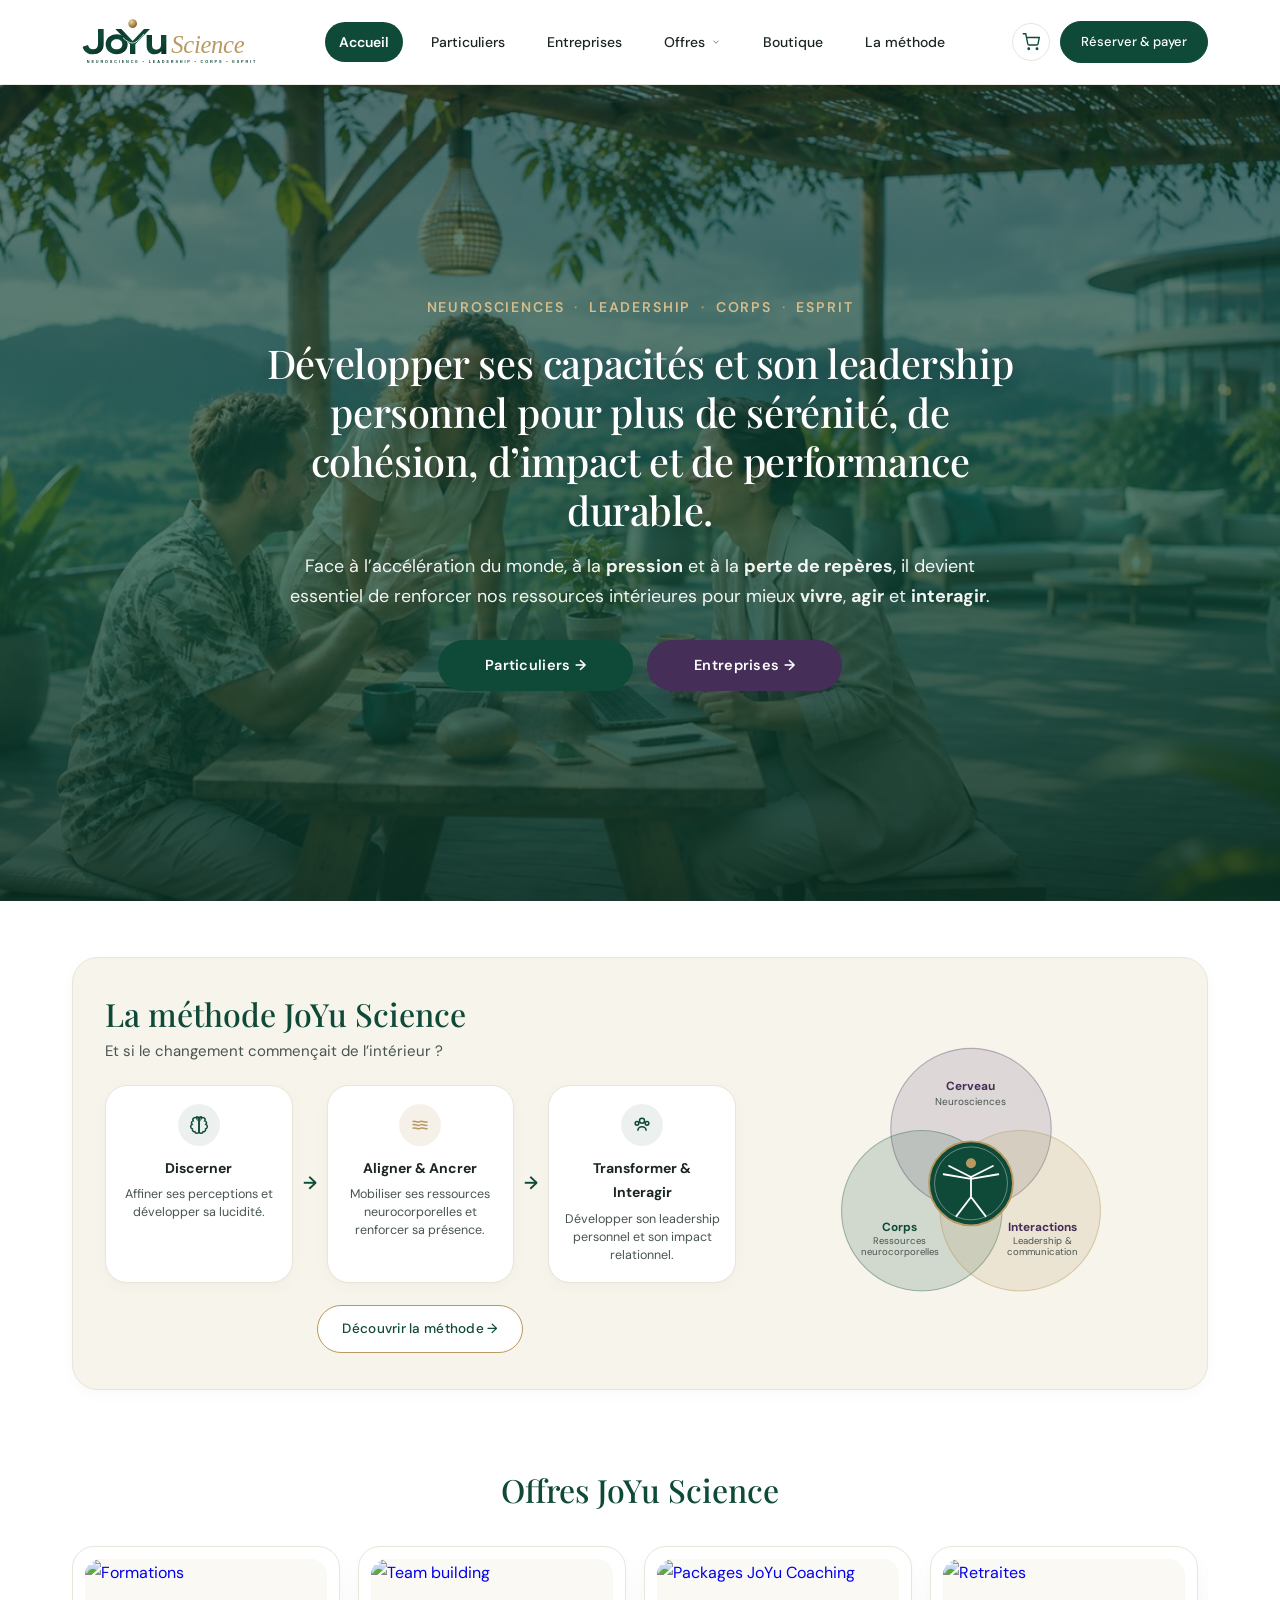
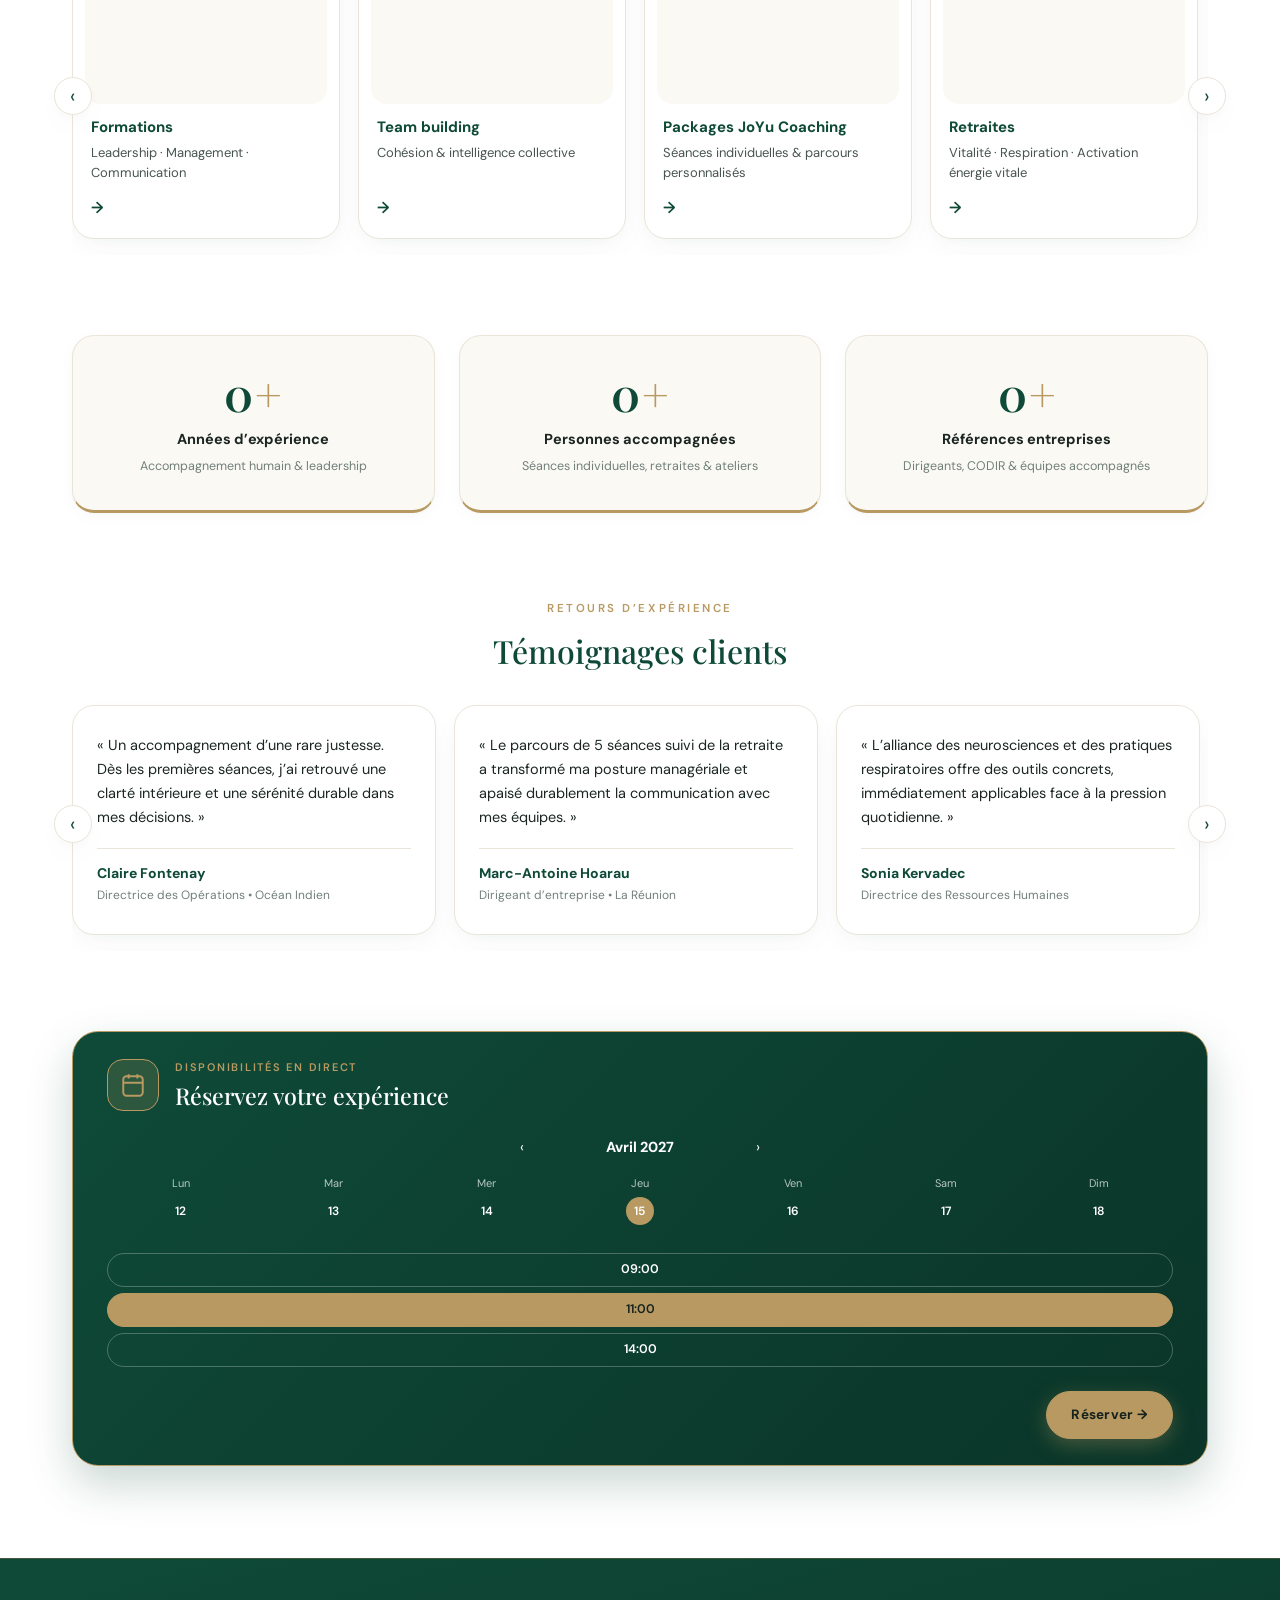
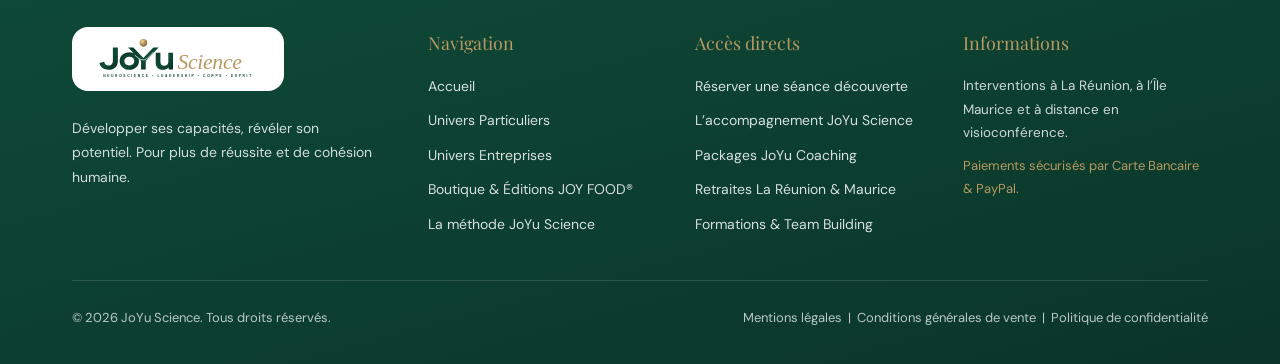
==== commit b00d8a4d: "fourth commit" ====
--- a/index.html
+++ b/index.html
@@ -137,7 +137,7 @@
                     </h1>
 
                     <p class="visual-hero-sub hero-sub-accessible">
-                        Face à l’accélération du monde, à la pression et à la perte de repères, il devient essentiel de renforcer nos ressources intérieures pour mieux vivre, agir et interagir.
+                        Face à l’accélération du monde, à la <strong>pression</strong> et à la <strong>perte de repères</strong>, il devient essentiel de renforcer nos ressources intérieures pour mieux <strong>vivre</strong>, <strong>agir</strong> et <strong>interagir</strong>.
                     </p>
 
                     <div class="home-dual-cta">
--- a/style.css
+++ b/style.css
@@ -99,7 +99,7 @@
    1. HEADER ÉDITORIAL & NAVIGATION
    -------------------------------------------------------------------------- */
 .site-header {
-    background: rgba(255, 255, 255, 0.94);
+    background: rgba(255, 255, 255, 0.95);
     backdrop-filter: blur(16px);
     -webkit-backdrop-filter: blur(16px);
     border-bottom: 1px solid rgba(234, 229, 217, 0.75);
@@ -365,10 +365,9 @@
     color: var(--joyu-plum);
 }
 
-/* Taille affinée pour plus de cohérence et de lisibilité */
 .heading-xl {
     font-family: var(--font-heading);
-    font-size: clamp(1.75rem, 3.1vw, 2.55rem);
+    font-size: clamp(1.65rem, 3.1vw, 2.55rem);
     font-weight: 500;
     line-height: 1.24;
     letter-spacing: -0.01em;
@@ -377,7 +376,7 @@
 
 .heading-lg {
     font-family: var(--font-heading);
-    font-size: clamp(1.6rem, 2.5vw, 2.15rem);
+    font-size: clamp(1.5rem, 2.5vw, 2.15rem);
     font-weight: 500;
     line-height: 1.26;
     color: var(--joyu-green);
@@ -385,7 +384,7 @@
 
 .heading-md {
     font-family: var(--font-heading);
-    font-size: 1.3rem;
+    font-size: 1.28rem;
     font-weight: 500;
     line-height: 1.34;
     color: var(--joyu-green);
@@ -496,12 +495,13 @@
 }
 
 /* --------------------------------------------------------------------------
-   3. HERO PLEIN ÉCRAN (ACCUEIL) & HEROS PANORAMIQUES (PARTICULIERS / ENTREPRISES)
+   3. HERO PLEIN ÉCRAN (ACCUEIL, PARTICULIERS & ENTREPRISES)
    -------------------------------------------------------------------------- */
 .fullscreen-hero {
     position: relative;
     width: 100%;
     min-height: calc(100vh - 84px);
+    min-height: calc(100svh - 84px);
     display: flex;
     align-items: center;
     justify-content: center;
@@ -546,13 +546,12 @@
     margin-bottom: 18px;
 }
 
-/* Sous-titre droit (sans italique) pour une lisibilité optimale */
 .visual-hero-sub,
 .hero-sub-accessible {
     font-family: var(--font-sans);
     font-style: normal;
     font-weight: 400;
-    font-size: clamp(0.98rem, 1.45vw, 1.12rem);
+    font-size: clamp(0.96rem, 1.45vw, 1.12rem);
     line-height: 1.65;
     max-width: 720px;
     margin: 0 auto 28px;
@@ -562,11 +561,10 @@
     color: rgba(255, 255, 255, 0.94);
 }
 
-/* Une seule ligne garantie même sur smartphone */
 .home-pillars-line {
-    font-size: clamp(0.68rem, 2.7vw, 0.88rem);
+    font-size: clamp(0.66rem, 2.6vw, 0.88rem);
     font-weight: 600;
-    letter-spacing: 0.14em;
+    letter-spacing: 0.13em;
     text-transform: uppercase;
     color: var(--joyu-gold-light);
     margin-bottom: 18px;
@@ -575,13 +573,13 @@
 
 .home-pillars-line span {
     color: var(--joyu-gold);
-    margin: 0 6px;
+    margin: 0 5px;
 }
 
 .home-dual-cta {
     display: flex;
     justify-content: center;
-    gap: 16px;
+    gap: 14px;
     flex-wrap: wrap;
 }
 
@@ -592,57 +590,6 @@
     font-weight: 600;
 }
 
-/* Heros des pages Particuliers et Entreprises */
-.visual-hero-section {
-    padding: 0 0 36px;
-    width: 100%;
-}
-
-.visual-hero-section > .container {
-    max-width: 100%;
-    padding: 0;
-}
-
-.visual-hero-media {
-    position: relative;
-    width: 100%;
-    height: 440px;
-    overflow: visible;
-    box-shadow: var(--shadow-card);
-    background-color: var(--joyu-ivory);
-}
-
-.visual-hero-media img {
-    width: 100%;
-    height: 100%;
-    object-fit: cover;
-    object-position: center 25%;
-}
-
-.hero-overlap-badge {
-    position: absolute;
-    bottom: -16px;
-    left: 50%;
-    transform: translateX(-50%);
-    background-color: var(--joyu-green);
-    color: var(--joyu-white);
-    font-size: 11.5px;
-    font-weight: 600;
-    letter-spacing: 0.2em;
-    padding: 7px 26px;
-    border-radius: var(--radius-pill);
-    box-shadow: 0 6px 18px rgba(15, 74, 56, 0.22);
-    text-transform: uppercase;
-    z-index: 3;
-}
-
-.visual-hero-intro {
-    text-align: center;
-    max-width: 840px;
-    margin: 44px auto 0;
-    padding: 0 32px;
-}
-
 /* --------------------------------------------------------------------------
    4. CARROUSELS HORIZONTAUX TACTILES (OFFRES & TÉMOIGNAGES)
    -------------------------------------------------------------------------- */
@@ -658,6 +605,7 @@
     overflow-x: auto;
     scroll-snap-type: x mandatory;
     scroll-behavior: smooth;
+    -webkit-overflow-scrolling: touch;
     padding: 8px 4px 16px;
     width: 100%;
     scrollbar-width: thin;
@@ -727,39 +675,8 @@
     border-color: var(--joyu-green);
 }
 
-.carousel-nav-circle.left {
-    left: -18px;
-}
-
-.carousel-nav-circle.right {
-    right: -18px;
-}
-
-/* Grille de 5 cartes (Particuliers & Entreprises) */
-.cards-5grid {
-    display: grid;
-    grid-template-columns: repeat(5, 1fr);
-    gap: 18px;
-}
-
-.compact-card {
-    cursor: pointer;
-    background: var(--joyu-white);
-    border: 1px solid var(--border-light);
-    border-radius: var(--radius-card);
-    padding: 12px;
-    display: flex;
-    flex-direction: column;
-    justify-content: space-between;
-    box-shadow: var(--shadow-card);
-    transition: var(--transition);
-}
-
-.compact-card:hover {
-    border-color: var(--joyu-gold);
-    transform: translateY(-4px);
-    box-shadow: var(--shadow-hover);
-}
+.carousel-nav-circle.left { left: -18px; }
+.carousel-nav-circle.right { right: -18px; }
 
 .compact-card-media {
     width: 100%;
@@ -807,8 +724,7 @@
     transition: transform 0.25s ease;
 }
 
-.carousel-offer-card:hover .compact-card-arrow,
-.compact-card:hover .compact-card-arrow {
+.carousel-offer-card:hover .compact-card-arrow {
     transform: translateX(4px);
     color: var(--joyu-gold);
 }
@@ -913,22 +829,6 @@
     border-color: var(--joyu-green);
 }
 
-.carousel-dots {
-    display: flex;
-    justify-content: center;
-    gap: 8px;
-    margin-top: 24px;
-}
-
-.carousel-dots .dot {
-    width: 9px;
-    height: 9px;
-    border-radius: 50%;
-    background-color: #dcd6c8;
-}
-
-.carousel-dots .dot.active-green { background-color: var(--joyu-green); }
-
 /* --------------------------------------------------------------------------
    5. ENCADRÉ MÉTHODE JOYU SCIENCE & SCHÉMA AUX 3 CERCLES CHEVAUCHANTS
    -------------------------------------------------------------------------- */
@@ -1012,12 +912,14 @@
     display: flex;
     justify-content: center;
     align-items: center;
+    width: 100%;
 }
 
 .venn-vitruvian-svg {
     width: 100%;
     max-width: 310px;
     height: auto;
+    margin: 0 auto;
 }
 
 /* Layout Méthode Entreprises : 3 colonnes */
@@ -1091,71 +993,9 @@
     color: var(--text-body);
 }
 
-.vitruvian-diagram {
-    display: flex;
-    flex-direction: column;
-    align-items: center;
-    text-align: center;
-    gap: 10px;
-}
-
-.vitruvian-pole {
-    display: flex;
-    flex-direction: column;
-    align-items: center;
-    font-size: 12px;
-    line-height: 1.3;
-}
-
-.vitruvian-pole svg {
-    width: 22px;
-    height: 22px;
-    margin-bottom: 3px;
-}
-
-.vitruvian-pole strong {
-    color: var(--joyu-green);
-    font-size: 13px;
-}
-
-.vitruvian-pole.plum strong {
-    color: var(--joyu-plum);
-}
-
-.vitruvian-pole span {
-    color: var(--text-muted);
-    font-size: 11.5px;
-}
-
-.vitruvian-center-ring {
-    width: 112px;
-    height: 112px;
-    border-radius: 50%;
-    background: radial-gradient(circle, #0f4a38 42%, rgba(69, 46, 87, 0.28) 100%);
-    padding: 6px;
-    display: flex;
-    align-items: center;
-    justify-content: center;
-    box-shadow: 0 8px 24px rgba(15, 74, 56, 0.16);
-}
-
-.vitruvian-center-ring.green-core {
-    background: radial-gradient(circle, #0f4a38 55%, rgba(184, 153, 97, 0.35) 100%);
-}
-
-.vitruvian-bottom-poles {
-    display: grid;
-    grid-template-columns: 1fr 1fr;
-    gap: 18px;
-    width: 100%;
-    max-width: 280px;
-}
-
 /* --------------------------------------------------------------------------
-   6. CHIFFRES CLÉS ANIMÉS & TÉMOIGNAGES DÉFILANTS
+   6. CHIFFRES CLÉS AVEC RECALCUL ANIMÉ & TÉMOIGNAGES DÉFILANTS
    -------------------------------------------------------------------------- */
-
-/* Effet de recalcul dynamique des compteurs à l'arrivée sur la section */
 @property --num-exp {
     syntax: "<integer>";
     initial-value: 0;
@@ -1189,55 +1029,9 @@
     to   { --num-corp: 120; }
 }
 
-.key-figure-number {
-    display: block;
-    font-family: var(--font-heading);
-    font-size: clamp(2.2rem, 3.6vw, 2.9rem);
-    font-weight: 600;
-    color: var(--joyu-green);
-    line-height: 1.1;
-    margin-bottom: 8px;
-    font-variant-numeric: tabular-nums;
-}
-
-.recalc-num {
-    display: inline-block;
-}
-
-.recalc-num[data-target="20"] {
-    counter-reset: val var(--num-exp);
-    animation: countTo20 2.2s cubic-bezier(0.16, 1, 0.3, 1) forwards;
-    animation-timeline: view();
-    animation-range: entry 15% cover 45%;
-}
-
-.recalc-num[data-target="1500"] {
-    counter-reset: val var(--num-people);
-    animation: countTo1500 2.4s cubic-bezier(0.16, 1, 0.3, 1) forwards;
-    animation-timeline: view();
-    animation-range: entry 15% cover 45%;
-}
-
-.recalc-num[data-target="120"] {
-    counter-reset: val var(--num-corp);
-    animation: countTo120 2.2s cubic-bezier(0.16, 1, 0.3, 1) forwards;
-    animation-timeline: view();
-    animation-range: entry 15% cover 45%;
-}
-
-.recalc-num::after {
-    content: counter(val);
-}
-
-/* Repli automatique si le navigateur ne prend pas encore en charge animation-timeline: view() */
-@supports not (animation-timeline: view()) {
-    .recalc-num[data-target="20"] { animation: countTo20 2s ease-out forwards; }
-    .recalc-num[data-target="1500"] { animation: countTo1500 2.2s ease-out forwards; }
-    .recalc-num[data-target="120"] { animation: countTo120 2s ease-out forwards; }
-}
 @keyframes floatUpFade {
     from { opacity: 0; transform: translateY(14px); }
-    to { opacity: 1; transform: translateY(0); }
+    to   { opacity: 1; transform: translateY(0); }
 }
 
 .key-figures-grid {
@@ -1273,6 +1067,42 @@
     color: var(--joyu-green);
     line-height: 1.1;
     margin-bottom: 8px;
+    font-variant-numeric: tabular-nums;
+}
+
+.recalc-num {
+    display: inline-block;
+}
+
+.recalc-num[data-target="20"] {
+    counter-reset: val var(--num-exp);
+    animation: countTo20 2.2s cubic-bezier(0.16, 1, 0.3, 1) forwards;
+    animation-timeline: view();
+    animation-range: entry 15% cover 45%;
+}
+
+.recalc-num[data-target="1500"] {
+    counter-reset: val var(--num-people);
+    animation: countTo1500 2.4s cubic-bezier(0.16, 1, 0.3, 1) forwards;
+    animation-timeline: view();
+    animation-range: entry 15% cover 45%;
+}
+
+.recalc-num[data-target="120"] {
+    counter-reset: val var(--num-corp);
+    animation: countTo120 2.2s cubic-bezier(0.16, 1, 0.3, 1) forwards;
+    animation-timeline: view();
+    animation-range: entry 15% cover 45%;
+}
+
+.recalc-num::after {
+    content: counter(val);
+}
+
+@supports not (animation-timeline: view()) {
+    .recalc-num[data-target="20"] { animation: countTo20 2s ease-out forwards; }
+    .recalc-num[data-target="1500"] { animation: countTo1500 2.2s ease-out forwards; }
+    .recalc-num[data-target="120"] { animation: countTo120 2s ease-out forwards; }
 }
 
 .gold-plus {
@@ -1341,7 +1171,7 @@
 }
 
 /* --------------------------------------------------------------------------
-   7. L'ACCOMPAGNEMENT CHRISTIE, B2B BANNER & CALENDRIER MIS EN VALEUR
+   7. L'ACCOMPAGNEMENT, B2B BANNER & CALENDRIER MIS EN VALEUR
    -------------------------------------------------------------------------- */
 .christie-2col {
     display: grid;
@@ -1352,7 +1182,7 @@
 
 .christie-photo {
     width: 100%;
-    height: 380px;
+    height: 360px;
     border-radius: var(--radius-xl);
     box-shadow: var(--shadow-card);
     overflow: hidden;
@@ -1484,7 +1314,7 @@
     padding-left: 0;
 }
 
-/* Barre de réservation standard & version mise en valeur (Vert profond & Or) */
+/* Barre de réservation mise en valeur (Vert profond & Or) */
 .booking-bar-card {
     background: var(--joyu-white);
     border: 1px solid var(--border-light);
@@ -1493,7 +1323,7 @@
     box-shadow: var(--shadow-card);
     display: grid;
     align-items: center;
-    gap: 28px;
+    gap: 24px;
 }
 
 .booking-bar-card.featured-booking-bar {
@@ -1589,16 +1419,6 @@
 }
 
 .mini-week-cal.dark-theme .mini-cal-days b {
-    color: var(--joyu-white);
-}
-
-.mini-cal-days .selected-green b {
-    background-color: var(--joyu-green);
-    color: var(--joyu-white);
-}
-
-.mini-cal-days .selected-plum b {
-    background-color: var(--joyu-plum);
     color: var(--joyu-white);
 }
 
@@ -1625,18 +1445,6 @@
 
 .time-pill.dark {
     border-color: rgba(255, 255, 255, 0.25);
-    color: var(--joyu-white);
-}
-
-.time-pill.active-green {
-    background-color: var(--joyu-green);
-    border-color: var(--joyu-green);
-    color: var(--joyu-white);
-}
-
-.time-pill.active-plum {
-    background-color: var(--joyu-plum);
-    border-color: var(--joyu-plum);
     color: var(--joyu-white);
 }
 
@@ -1930,26 +1738,93 @@
 }
 
 /* --------------------------------------------------------------------------
-   10. RESPONSIVE TABLETTE & MOBILE (<= 960PX / 640PX)
+   10. RESPONSIVE TABLETTE (<= 1024PX) & MOBILE (<= 860PX / 540PX)
    -------------------------------------------------------------------------- */
 @media (max-width: 1024px) {
-    .visual-hero-media {
-        height: 360px;
-    }
-
-    .cards-5grid {
+    .container {
+        padding: 0 24px;
+    }
+
+    .header-inner {
+        padding: 0 24px;
+    }
+
+    /* Section "La méthode JoYu Science" empilée proprement sur tablette (sans carrousel) */
+    .method-particulier-layout,
+    .method-b2b-3col {
+        grid-template-columns: 1fr;
+        gap: 28px;
+    }
+
+    .method-b2b-steps {
+        border-left: none;
+        padding-left: 0;
+        border-top: 1px solid var(--border-light);
+        padding-top: 20px;
+        display: grid;
         grid-template-columns: repeat(3, 1fr);
+        gap: 16px;
     }
 
     .carousel-offer-card {
-        flex: 0 0 calc(33.333% - 12px);
-    }
-}
-
-@media (max-width: 960px) {
+        flex: 0 0 calc(38% - 12px);
+    }
+
+    .carousel-quote-card {
+        flex: 0 0 calc(50% - 10px);
+    }
+
+    /* Calendrier de réservation centré et structuré sur tablette */
+    .booking-bar-card.b2b-bar,
+    .booking-bar-card.particulier-bar {
+        grid-template-columns: 1fr;
+        text-align: center;
+        justify-items: center;
+        gap: 20px;
+        padding: 28px 24px;
+    }
+
+    .booking-bar-intro {
+        flex-direction: column;
+        text-align: center;
+    }
+
+    .mini-time-slots {
+        flex-direction: row;
+        justify-content: center;
+        flex-wrap: wrap;
+        gap: 10px;
+    }
+
+    .b2b-results-banner {
+        grid-template-columns: 1fr;
+        text-align: center;
+    }
+
+    .b2b-results-metrics {
+        grid-template-columns: repeat(3, 1fr);
+        gap: 20px;
+    }
+
+    .result-metric-item {
+        border-left: none;
+        padding-left: 0;
+    }
+
+    .footer-grid {
+        grid-template-columns: repeat(2, 1fr);
+        gap: 32px;
+    }
+}
+
+@media (max-width: 860px) {
     .header-inner {
-        height: 76px;
+        height: 74px;
         padding: 0 20px;
+    }
+
+    .brand-logo-img {
+        height: 44px;
     }
 
     .header-cta-wrap {
@@ -1960,6 +1835,7 @@
         display: inline-flex;
     }
 
+    /* Menu tiroir latéral Mobile */
     .main-nav {
         position: fixed;
         top: 0;
@@ -1967,6 +1843,7 @@
         width: 310px;
         max-width: 86vw;
         height: 100vh;
+        height: 100dvh;
         background-color: var(--joyu-white);
         border-left: 1px solid var(--border-light);
         box-shadow: -16px 0 44px rgba(0, 0, 0, 0.16);
@@ -2058,104 +1935,164 @@
         border-top: 1px solid var(--border-light);
     }
 
+    .drawer-footer-mobile .btn {
+        width: 100%;
+    }
+
+    /* Hero plein écran adapté aux écrans mobiles */
     .fullscreen-hero {
-        min-height: calc(100vh - 76px);
-        padding: 40px 0;
-    }
-
-    .visual-hero-media {
-        height: 290px;
-    }
-
-    /* Sur mobile, les 3 étapes de la méthode défilent horizontalement pour gagner en hauteur */
-    .method-particulier-layout {
-        grid-template-columns: 1fr;
+        min-height: calc(100vh - 74px);
+        min-height: calc(100svh - 74px);
+        padding: 36px 0;
+    }
+
+    /* Section "La méthode JoYu Science" : pas de carrousel, placement vertical compact et centré */
+    .method-panel-ivory {
+        padding: 28px 20px;
+    }
+
+    .method-particulier-layout > div:first-child {
+        text-align: center;
+        width: 100%;
     }
 
     .method-3steps-flow {
         display: flex;
-        overflow-x: auto;
-        scroll-snap-type: x mandatory;
+        flex-direction: column;
+        align-items: stretch;
         gap: 12px;
-        padding-bottom: 10px;
+        width: 100%;
+        overflow: visible;
     }
 
     .method-step-box {
-        flex: 0 0 82%;
-        scroll-snap-align: start;
+        width: 100%;
+        display: grid;
+        grid-template-columns: 44px 1fr;
+        column-gap: 14px;
+        row-gap: 2px;
+        align-items: center;
+        text-align: left;
+        padding: 16px 18px;
+    }
+
+    .method-step-box .step-icon-circle {
+        grid-row: 1 / 3;
+        margin: 0;
+        width: 42px;
+        height: 42px;
+    }
+
+    .method-step-box h4 {
+        margin-bottom: 2px;
+    }
+
+    .method-step-box p {
+        margin: 0;
     }
 
     .step-flow-arrow {
         display: none;
     }
 
+    .venn-vitruvian-wrapper {
+        margin-top: 8px;
+        padding-top: 12px;
+        border-top: 1px solid var(--border-light);
+    }
+
+    .venn-vitruvian-svg {
+        max-width: 280px;
+    }
+
+    .method-b2b-steps {
+        grid-template-columns: 1fr;
+    }
+
+    .carousel-offer-card {
+        flex: 0 0 76%;
+        min-width: 240px;
+    }
+
+    .carousel-quote-card {
+        flex: 0 0 84%;
+        min-width: 260px;
+    }
+
+    .carousel-nav-circle {
+        display: none;
+    }
+
     .split-2col,
-    .method-b2b-3col,
     .christie-2col,
-    .b2b-results-banner,
-    .b2b-results-metrics,
-    .booking-bar-card.particulier-bar,
-    .booking-bar-card.b2b-bar,
     .key-figures-grid,
     .cards-3grid,
-    .checkout-layout,
+    .checkout-layout {
+        grid-template-columns: 1fr;
+        gap: 24px;
+    }
+
+    .christie-photo {
+        height: 300px;
+    }
+}
+
+@media (max-width: 540px) {
+    .container {
+        padding: 0 18px;
+    }
+
+    .home-pillars-line {
+        font-size: 0.65rem;
+        letter-spacing: 0.08em;
+    }
+
+    .home-pillars-line span {
+        margin: 0 4px;
+    }
+
+    .home-dual-cta {
+        flex-direction: column;
+        align-items: stretch;
+        max-width: 290px;
+        margin: 0 auto;
+    }
+
+    .home-portal-pill {
+        width: 100%;
+    }
+
+    .b2b-results-metrics {
+        grid-template-columns: repeat(2, 1fr);
+    }
+
+    .mini-cal-days {
+        gap: 2px;
+        font-size: 11px;
+    }
+
+    .mini-cal-days b {
+        width: 25px;
+        height: 25px;
+    }
+
+    .booking-bar-card > div:last-child,
+    .booking-bar-card > div:last-child .btn {
+        width: 100%;
+    }
+
+    .slot-selector-grid,
+    .payment-switcher,
     .footer-grid {
         grid-template-columns: 1fr;
     }
 
-    .cards-5grid {
-        grid-template-columns: repeat(2, 1fr);
-    }
-
-    .carousel-offer-card {
-        flex: 0 0 78%;
-    }
-
-    .carousel-quote-card {
-        flex: 0 0 84%;
-    }
-
-    .carousel-nav-circle {
-        display: none;
-    }
-
-    .method-b2b-steps {
-        border-left: none;
-        padding-left: 0;
-        border-top: 1px solid var(--border-light);
-        padding-top: 20px;
+    .checkout-box {
+        padding: 24px 18px;
     }
 
     .christie-photo {
-        height: 310px;
-    }
-
-    .result-metric-item {
-        border-left: none;
-        padding-left: 0;
-    }
-}
-
-@media (max-width: 640px) {
-    .container {
-        padding: 0 20px;
-    }
-
-    .visual-hero-media {
-        height: 240px;
-    }
-
-    .cards-5grid {
-        grid-template-columns: 1fr;
-    }
-
-    .compact-card-media,
-    .solution-b2b-media {
-        height: 185px;
-    }
-
-    .christie-photo {
-        height: 260px;
+        height: 250px;
     }
 }
 
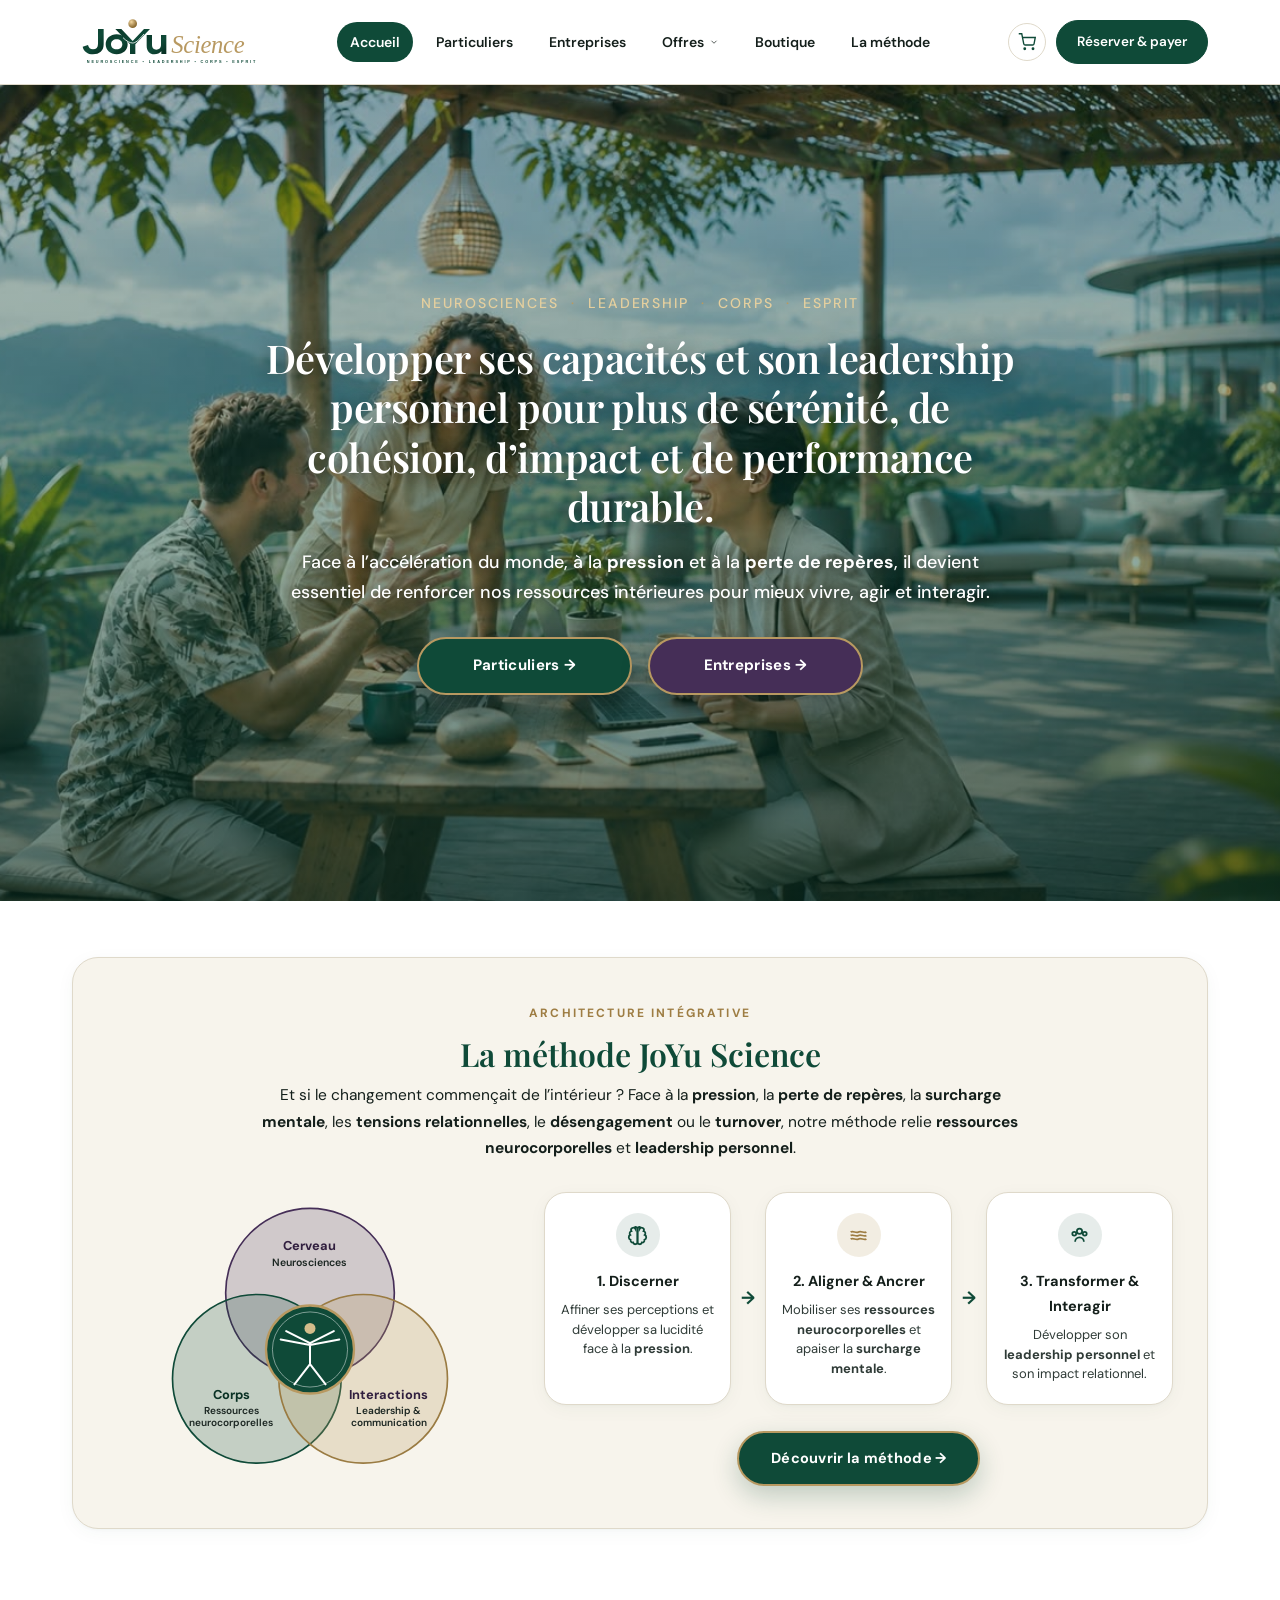
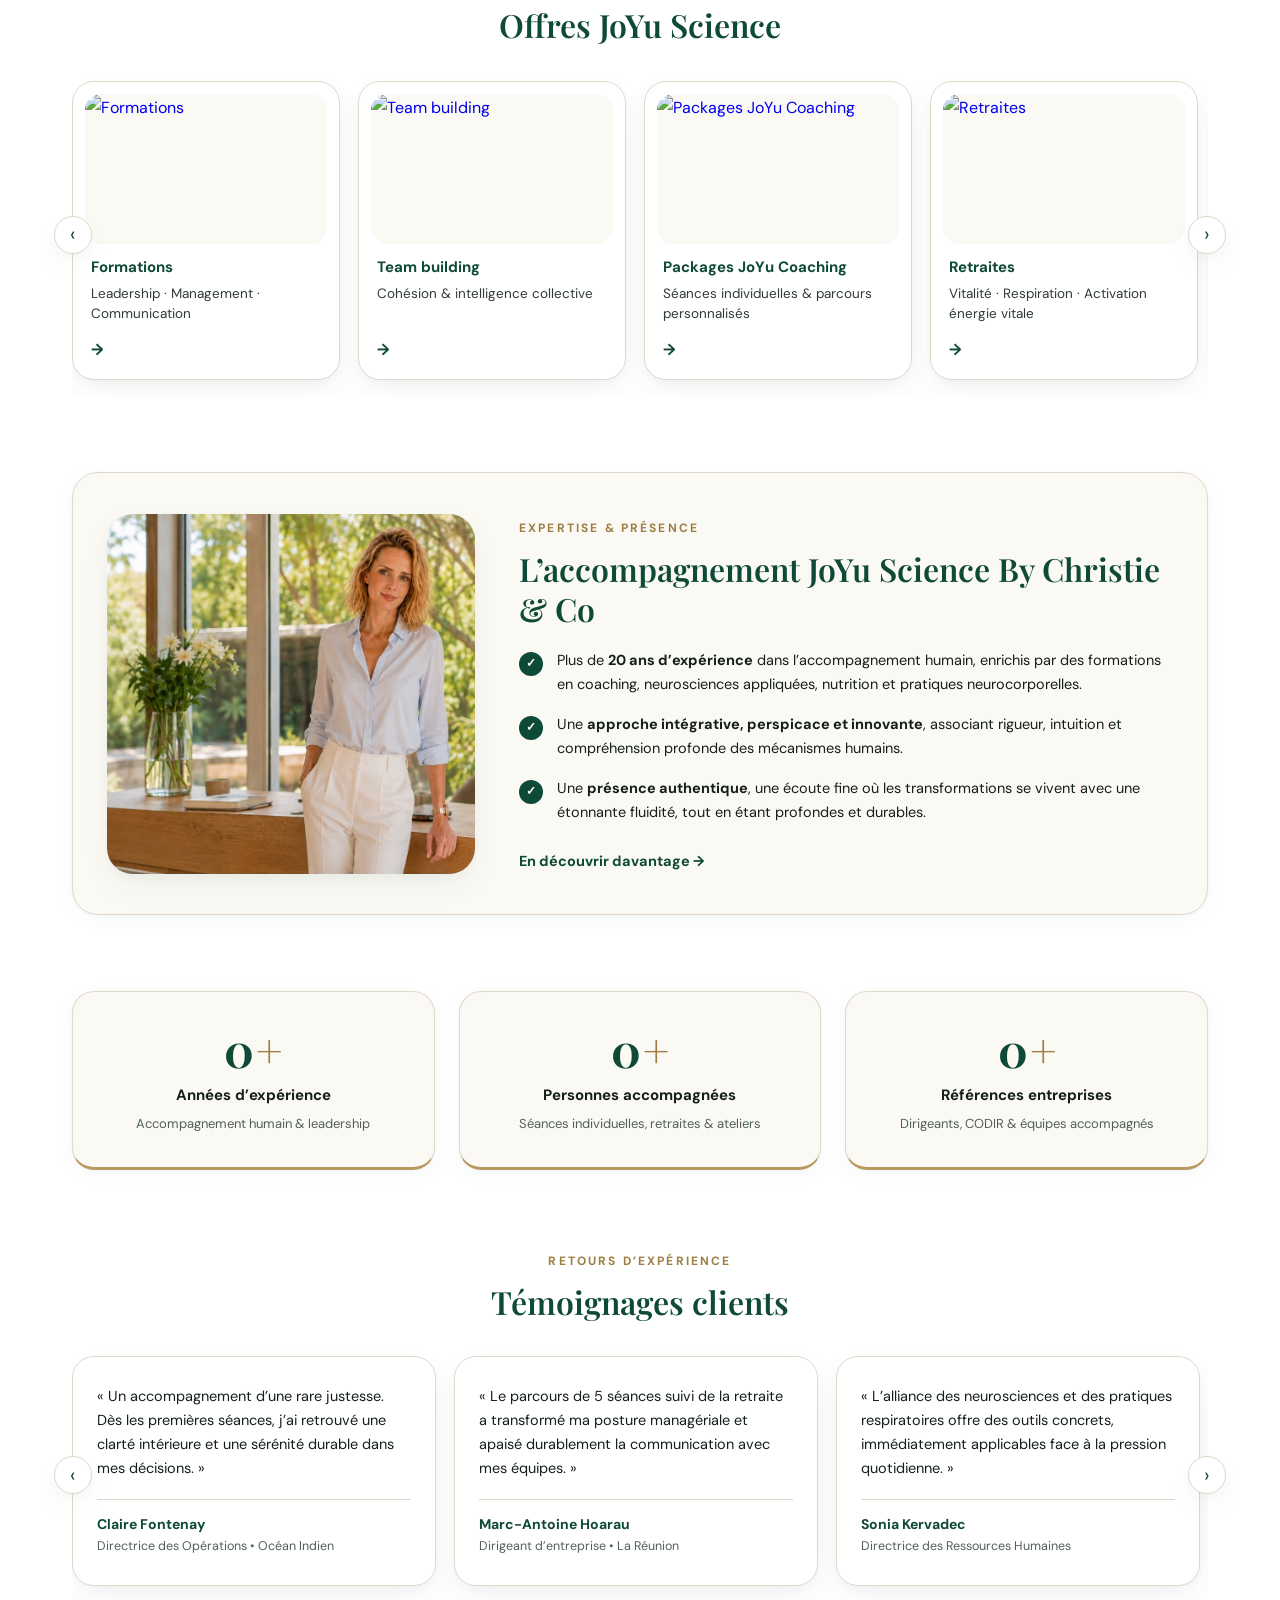
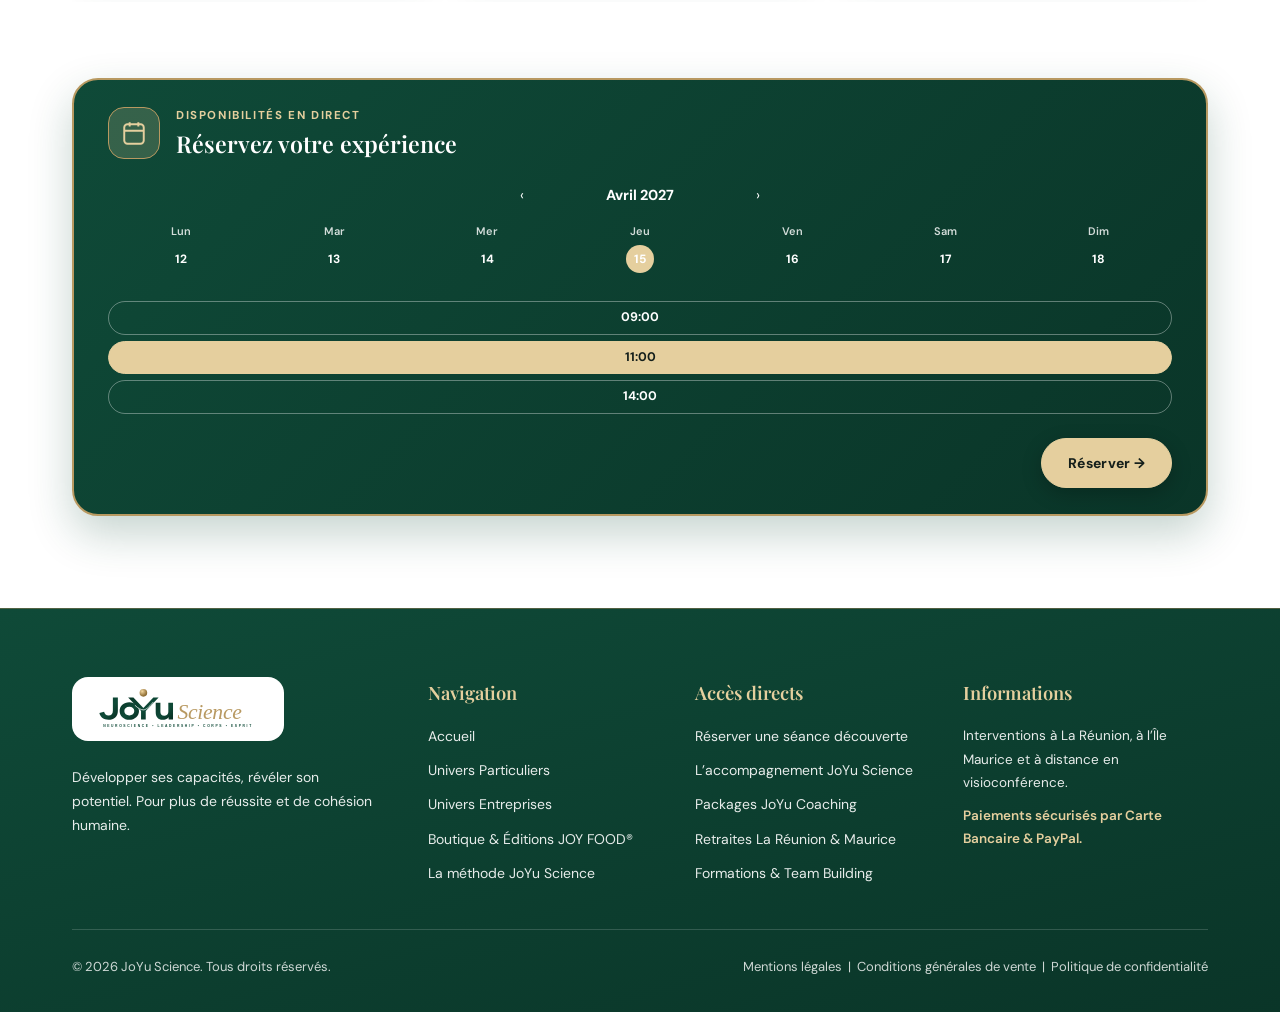
==== commit a9d7ed7b: "maj projet" ====
--- a/index.html
+++ b/index.html
@@ -12,7 +12,7 @@
     <link rel="preconnect" href="https://fonts.googleapis.com">
     <link rel="preconnect" href="https://fonts.gstatic.com" crossorigin>
     <link
-        href="https://fonts.googleapis.com/css2?family=DM+Sans:ital,opsz,wght@0,9..40,300..700;1,9..40,300..700&family=Playfair+Display:ital,wght@0,400..700;1,400..700&display=swap"
+        href="https://fonts.googleapis.com/css2?family=DM+Sans:opsz,wght@9..40,400..700&family=Playfair+Display:wght@500..700&display=swap"
         rel="stylesheet">
 </head>
 
@@ -33,11 +33,11 @@
                 <nav class="main-nav" aria-label="Navigation principale">
                     <div>
                         <div class="drawer-header-mobile">
-                            <span style="font-family: var(--font-heading); font-size: 1.15rem; color: var(--joyu-green);">
-                                JoYu <span style="color: var(--joyu-gold); font-style: italic;">Science</span>
+                            <span style="font-family: var(--font-heading); font-size: 1.15rem; font-weight: 600; color: var(--joyu-green);">
+                                JoYu <span style="color: var(--joyu-gold);">Science</span>
                             </span>
                             <label for="mobile-menu-toggle" class="drawer-close-btn" aria-label="Fermer le menu">
-                                <svg width="16" height="16" viewBox="0 0 24 24" fill="none" stroke="currentColor" stroke-width="1.8">
+                                <svg width="16" height="16" viewBox="0 0 24 24" fill="none" stroke="currentColor" stroke-width="2">
                                     <path d="M18 6L6 18M6 6l12 12" />
                                 </svg>
                             </label>
@@ -107,7 +107,7 @@
                 </div>
 
                 <label for="mobile-menu-toggle" class="burger-trigger" aria-label="Ouvrir le menu">
-                    <svg width="22" height="22" viewBox="0 0 24 24" fill="none" stroke="currentColor" stroke-width="1.8">
+                    <svg width="22" height="22" viewBox="0 0 24 24" fill="none" stroke="currentColor" stroke-width="2">
                         <path d="M3 7h18M3 12h18M3 17h18" />
                     </svg>
                 </label>
@@ -119,7 +119,7 @@
         <!-- CONTENU ACCUEIL -->
         <main class="page-view">
 
-            <!-- 1. HERO PLEIN ÉCRAN -->
+            <!-- 1. HERO PLEIN ÉCRAN (BOUTON PARTICULIERS EN VERT, ENTREPRISES EN VIOLET) -->
             <section class="fullscreen-hero">
                 <img src="assets/accueil/Hero_accueil.jpg"
                     alt="Échange naturel et souriant en terrasse ouverte sur la nature tropicale"
@@ -137,96 +137,98 @@
                     </h1>
 
                     <p class="visual-hero-sub hero-sub-accessible">
-                        Face à l’accélération du monde, à la <strong>pression</strong> et à la <strong>perte de repères</strong>, il devient essentiel de renforcer nos ressources intérieures pour mieux <strong>vivre</strong>, <strong>agir</strong> et <strong>interagir</strong>.
+                        Face à l’accélération du monde, à la <strong>pression</strong> et à la <strong>perte de repères</strong>, il devient essentiel de renforcer nos ressources intérieures pour mieux vivre, agir et interagir.
                     </p>
 
                     <div class="home-dual-cta">
-                        <a href="particuliers.html" class="btn btn-green home-portal-pill">Particuliers &rarr;</a>
-                        <a href="entreprises.html" class="btn btn-plum home-portal-pill">Entreprises &rarr;</a>
-                    </div>
-                </div>
-            </section>
-
-            <!-- 2. ENCADRÉ MÉTHODE JOYU SCIENCE -->
+                        <a href="particuliers.html" class="btn btn-hero-particuliers home-portal-pill">Particuliers &rarr;</a>
+                        <a href="entreprises.html" class="btn btn-hero-entreprises home-portal-pill">Entreprises &rarr;</a>
+                    </div>
+                </div>
+            </section>
+
+            <!-- 2. SECTION MÉTHODE JOYU SCIENCE -->
             <section id="section-methode" class="section-pad-sm" style="padding-top: 56px;">
                 <div class="container">
                     <div class="method-panel-ivory">
-                        <div class="method-particulier-layout">
+                        <div class="section-header-center" style="margin-bottom: 28px;">
+                            <span class="eyebrow-strong">Architecture intégrative</span>
+                            <h2 class="heading-lg" style="margin-bottom: 8px;">La méthode JoYu Science</h2>
+                            <p style="font-size: 15.5px; color: var(--text-dark); max-width: 780px; margin: 0 auto;">
+                                Et si le changement commençait de l’intérieur ? Face à la <strong>pression</strong>, la <strong>perte de repères</strong>, la <strong>surcharge mentale</strong>, les <strong>tensions relationnelles</strong>, le <strong>désengagement</strong> ou le <strong>turnover</strong>, notre méthode relie <strong>ressources neurocorporelles</strong> et <strong>leadership personnel</strong>.
+                            </p>
+                        </div>
+
+                        <div class="method-schema-first-layout">
+                            <div class="venn-vitruvian-wrapper" aria-label="Schéma des 3 piliers : Cerveau, Corps et Interactions">
+                                <svg class="venn-vitruvian-svg" viewBox="0 0 360 325" xmlns="http://www.w3.org/2000/svg">
+                                    <circle cx="180" cy="112" r="92" fill="rgba(69, 46, 87, 0.22)" stroke="#452e57" stroke-width="1.8" />
+                                    <circle cx="122" cy="206" r="92" fill="rgba(15, 74, 56, 0.22)" stroke="#0f4a38" stroke-width="1.8" />
+                                    <circle cx="238" cy="206" r="92" fill="rgba(184, 153, 97, 0.26)" stroke="#9a7b42" stroke-width="1.8" />
+
+                                    <circle cx="180" cy="174" r="48" fill="#0f4a38" stroke="#b89961" stroke-width="2.5" />
+                                    <circle cx="180" cy="174" r="41" fill="none" stroke="rgba(255,255,255,0.5)" stroke-width="1" />
+                                    <circle cx="180" cy="151" r="6" fill="#d4bc8b" />
+                                    <path d="M148 163 L180 169 L212 163 M154 154 L180 167 L206 154 M180 167 V190 M180 190 L163 212 M180 190 L197 212"
+                                        stroke="#ffffff" stroke-width="2.2" stroke-linecap="round" fill="none" />
+
+                                    <text x="180" y="66" text-anchor="middle" font-family="'DM Sans', sans-serif" font-size="14" font-weight="700" fill="#311f3f">Cerveau</text>
+                                    <text x="180" y="83" text-anchor="middle" font-family="'DM Sans', sans-serif" font-size="11.5" font-weight="600" fill="#1b2622">Neurosciences</text>
+
+                                    <text x="94" y="228" text-anchor="middle" font-family="'DM Sans', sans-serif" font-size="14" font-weight="700" fill="#093124">Corps</text>
+                                    <text x="94" y="244" text-anchor="middle" font-family="'DM Sans', sans-serif" font-size="11" font-weight="600" fill="#1b2622">Ressources</text>
+                                    <text x="94" y="257" text-anchor="middle" font-family="'DM Sans', sans-serif" font-size="11" font-weight="600" fill="#1b2622">neurocorporelles</text>
+
+                                    <text x="266" y="228" text-anchor="middle" font-family="'DM Sans', sans-serif" font-size="14" font-weight="700" fill="#311f3f">Interactions</text>
+                                    <text x="266" y="244" text-anchor="middle" font-family="'DM Sans', sans-serif" font-size="11" font-weight="600" fill="#1b2622">Leadership &amp;</text>
+                                    <text x="266" y="257" text-anchor="middle" font-family="'DM Sans', sans-serif" font-size="11" font-weight="600" fill="#1b2622">communication</text>
+                                </svg>
+                            </div>
+
                             <div>
-                                <div style="margin-bottom: 20px;">
-                                    <h2 class="heading-lg" style="margin-bottom: 4px;">La méthode JoYu Science</h2>
-                                    <p style="font-size: 15px; color: var(--text-body);">Et si le changement commençait de l’intérieur ?</p>
-                                </div>
-
                                 <div class="method-3steps-flow">
                                     <div class="method-step-box">
                                         <span class="step-icon-circle green">
-                                            <svg viewBox="0 0 24 24" fill="none" stroke="currentColor" stroke-width="1.8">
+                                            <svg viewBox="0 0 24 24" fill="none" stroke="currentColor" stroke-width="2">
                                                 <path d="M9.5 2A2.5 2.5 0 0 1 12 4.5v15a2.5 2.5 0 0 1-4.96.44 2.5 2.5 0 0 1-2.96-3.08 3 3 0 0 1-.34-5.58 2.5 2.5 0 0 1 1.32-4.24 2.5 2.5 0 0 1 4.44-2.54Z" />
                                                 <path d="M14.5 2A2.5 2.5 0 0 0 12 4.5v15a2.5 2.5 0 0 0 4.96.44 2.5 2.5 0 0 0 2.96-3.08 3 3 0 0 0 .34-5.58 2.5 2.5 0 0 0-1.32-4.24 2.5 2.5 0 0 0-4.44-2.54Z" />
                                             </svg>
                                         </span>
-                                        <h4>Discerner</h4>
-                                        <p>Affiner ses perceptions et développer sa lucidité.</p>
+                                        <h4>1. Discerner</h4>
+                                        <p>Affiner ses perceptions et développer sa lucidité face à la <strong>pression</strong>.</p>
                                     </div>
 
                                     <span class="step-flow-arrow">&rarr;</span>
 
                                     <div class="method-step-box">
                                         <span class="step-icon-circle gold">
-                                            <svg viewBox="0 0 24 24" fill="none" stroke="currentColor" stroke-width="1.8">
+                                            <svg viewBox="0 0 24 24" fill="none" stroke="currentColor" stroke-width="2">
                                                 <path d="M3 8c3-2 6 2 9 0s6 2 9 0M3 12c3-2 6 2 9 0s6 2 9 0M3 16c3-2 6 2 9 0s6 2 9 0" />
                                             </svg>
                                         </span>
-                                        <h4>Aligner &amp; Ancrer</h4>
-                                        <p>Mobiliser ses ressources neurocorporelles et renforcer sa présence.</p>
+                                        <h4>2. Aligner &amp; Ancrer</h4>
+                                        <p>Mobiliser ses <strong>ressources neurocorporelles</strong> et apaiser la <strong>surcharge mentale</strong>.</p>
                                     </div>
 
                                     <span class="step-flow-arrow">&rarr;</span>
 
                                     <div class="method-step-box">
                                         <span class="step-icon-circle green">
-                                            <svg viewBox="0 0 24 24" fill="none" stroke="currentColor" stroke-width="1.8">
+                                            <svg viewBox="0 0 24 24" fill="none" stroke="currentColor" stroke-width="2">
                                                 <circle cx="12" cy="7" r="3" />
                                                 <circle cx="6" cy="10" r="2.2" />
                                                 <circle cx="18" cy="10" r="2.2" />
                                                 <path d="M7 19c0-2.8 2.2-5 5-5s5 2.2 5 5" />
                                             </svg>
                                         </span>
-                                        <h4>Transformer &amp; Interagir</h4>
-                                        <p>Développer son leadership personnel et son impact relationnel.</p>
+                                        <h4>3. Transformer &amp; Interagir</h4>
+                                        <p>Développer son <strong>leadership personnel</strong> et son impact relationnel.</p>
                                     </div>
                                 </div>
 
-                                <div style="text-align: center; margin-top: 22px;">
-                                    <a href="methode.html" class="btn btn-outline">Découvrir la méthode &rarr;</a>
-                                </div>
-                            </div>
-
-                            <!-- Schéma aux 3 cercles colorés chevauchants + Homme de Vitruve -->
-                            <div class="venn-vitruvian-wrapper" aria-label="Schéma des 3 piliers : Cerveau, Corps et Interactions">
-                                <svg class="venn-vitruvian-svg" viewBox="0 0 340 310" xmlns="http://www.w3.org/2000/svg">
-                                    <circle cx="170" cy="106" r="88" fill="rgba(69, 46, 87, 0.14)" stroke="rgba(69, 46, 87, 0.35)" stroke-width="1.2" />
-                                    <circle cx="116" cy="196" r="88" fill="rgba(15, 74, 56, 0.16)" stroke="rgba(15, 74, 56, 0.35)" stroke-width="1.2" />
-                                    <circle cx="224" cy="196" r="88" fill="rgba(184, 153, 97, 0.18)" stroke="rgba(184, 153, 97, 0.45)" stroke-width="1.2" />
-
-                                    <circle cx="170" cy="166" r="46" fill="#0f4a38" stroke="#b89961" stroke-width="2" />
-                                    <circle cx="170" cy="166" r="40" fill="none" stroke="rgba(255,255,255,0.4)" stroke-width="1" />
-                                    <circle cx="170" cy="144" r="5.5" fill="#b89961" />
-                                    <path d="M140 156 L170 161 L200 156 M146 147 L170 159 L194 147 M170 159 V181 M170 181 L154 202 M170 181 L186 202"
-                                        stroke="#ffffff" stroke-width="2" stroke-linecap="round" fill="none" />
-
-                                    <text x="170" y="64" text-anchor="middle" font-family="'DM Sans', sans-serif" font-size="13" font-weight="700" fill="#452e57">Cerveau</text>
-                                    <text x="170" y="80" text-anchor="middle" font-family="'DM Sans', sans-serif" font-size="11" fill="#485450">Neurosciences</text>
-
-                                    <text x="92" y="218" text-anchor="middle" font-family="'DM Sans', sans-serif" font-size="13" font-weight="700" fill="#0f4a38">Corps</text>
-                                    <text x="92" y="233" text-anchor="middle" font-family="'DM Sans', sans-serif" font-size="10.5" fill="#485450">Ressources</text>
-                                    <text x="92" y="245" text-anchor="middle" font-family="'DM Sans', sans-serif" font-size="10.5" fill="#485450">neurocorporelles</text>
-
-                                    <text x="248" y="218" text-anchor="middle" font-family="'DM Sans', sans-serif" font-size="13" font-weight="700" fill="#452e57">Interactions</text>
-                                    <text x="248" y="233" text-anchor="middle" font-family="'DM Sans', sans-serif" font-size="10.5" fill="#485450">Leadership &amp;</text>
-                                    <text x="248" y="245" text-anchor="middle" font-family="'DM Sans', sans-serif" font-size="10.5" fill="#485450">communication</text>
-                                </svg>
+                                <div style="text-align: center; margin-top: 26px;">
+                                    <a href="methode.html" class="btn btn-method-highlight">Découvrir la méthode &rarr;</a>
+                                </div>
                             </div>
                         </div>
                     </div>
@@ -312,6 +314,47 @@
                         </div>
 
                         <a href="#offer-card-6" class="carousel-nav-circle right" aria-label="Voir les offres suivantes">&rsaquo;</a>
+                    </div>
+                </div>
+            </section>
+
+            <!-- 4. SECTION : L'ACCOMPAGNEMENT JOYU SCIENCE -->
+            <section class="section-pad-sm">
+                <div class="container">
+                    <div class="method-panel-ivory" style="background: var(--joyu-cashmere);">
+                        <div class="christie-2col">
+                            <div class="christie-photo">
+                                <img src="assets/Section_Accompagnement_Christie/accueil-apropos.jpg"
+                                    alt="L’accompagnement JoYu Science"
+                                    onerror="this.onerror=null;this.src='https://images.unsplash.com/photo-1573496359142-b8d87734a5a2?auto=format&fit=crop&w=900&q=85';">
+                            </div>
+
+                            <div>
+                                <span class="eyebrow-strong">Expertise &amp; Présence</span>
+                                <h2 class="heading-lg" style="margin-bottom: 20px;">L’accompagnement JoYu Science By Christie & Co</h2>
+
+                                <ul class="christie-checklist">
+                                    <li>
+                                        <span class="check-badge-green">&#10003;</span>
+                                        <span>Plus de <strong>20 ans d’expérience</strong> dans l’accompagnement humain, enrichis par des formations en coaching, neurosciences appliquées, nutrition et pratiques neurocorporelles.</span>
+                                    </li>
+                                    <li>
+                                        <span class="check-badge-green">&#10003;</span>
+                                        <span>Une <strong>approche intégrative, perspicace et innovante</strong>, associant rigueur, intuition et compréhension profonde des mécanismes humains.</span>
+                                    </li>
+                                    <li>
+                                        <span class="check-badge-green">&#10003;</span>
+                                        <span>Une <strong>présence authentique</strong>, une écoute fine où les transformations se vivent avec une étonnante fluidité, tout en étant profondes et durables.</span>
+                                    </li>
+                                </ul>
+
+                                <div style="margin-top: 22px;">
+                                    <a href="accompagnement.html" class="text-arrow-link" style="text-decoration: none;">
+                                        En découvrir davantage &rarr;
+                                    </a>
+                                </div>
+                            </div>
+                        </div>
                     </div>
                 </div>
             </section>
@@ -347,11 +390,11 @@
                 </div>
             </section>
 
-            <!-- 6. TÉMOIGNAGES CLIENTS (ENCADRÉS DÉFILANTS HORIZONTALEMENT) -->
+            <!-- 6. TÉMOIGNAGES CLIENTS -->
             <section class="section-pad-sm">
                 <div class="container">
                     <div class="section-header-center" style="margin-bottom: 26px;">
-                        <span class="eyebrow">Retours d’expérience</span>
+                        <span class="eyebrow-strong">Retours d’expérience</span>
                         <h2 class="heading-lg">Témoignages clients</h2>
                     </div>
 
@@ -417,7 +460,7 @@
                                 </svg>
                             </span>
                             <div>
-                                <span style="font-size: 11px; text-transform: uppercase; letter-spacing: 0.16em; color: var(--joyu-gold); font-weight: 600; display: block; margin-bottom: 2px;">Disponibilités en direct</span>
+                                <span style="font-size: 11.5px; text-transform: uppercase; letter-spacing: 0.14em; color: var(--joyu-gold-light); font-weight: 700; display: block; margin-bottom: 2px;">Disponibilités en direct</span>
                                 <h3 class="heading-md" style="font-size: 1.45rem; color: var(--joyu-white);">Réservez votre expérience</h3>
                             </div>
                         </div>
@@ -462,7 +505,7 @@
                         <div class="footer-logo-box">
                             <img src="logo.svg" alt="JoYu Science" onerror="this.onerror=null;this.src='1000008343_2.jpg';">
                         </div>
-                        <p style="font-size: 14px; color: rgba(255, 255, 255, 0.82); max-width: 300px;">
+                        <p style="font-size: 14px; color: rgba(255, 255, 255, 0.9); max-width: 300px;">
                             Développer ses capacités, révéler son potentiel. Pour plus de réussite et de cohésion humaine.
                         </p>
                     </div>
@@ -491,10 +534,10 @@
 
                     <div>
                         <h4 class="footer-heading">Informations</h4>
-                        <p style="font-size: 13.5px; color: rgba(255, 255, 255, 0.8); margin-bottom: 10px;">
+                        <p style="font-size: 13.5px; color: rgba(255, 255, 255, 0.9); margin-bottom: 10px;">
                             Interventions à La Réunion, à l’Île Maurice et à distance en visioconférence.
                         </p>
-                        <p style="font-size: 13px; color: var(--joyu-gold);">
+                        <p style="font-size: 13.5px; color: var(--joyu-gold-light); font-weight: 600;">
                             Paiements sécurisés par Carte Bancaire &amp; PayPal.
                         </p>
                     </div>
--- a/style.css
+++ b/style.css
@@ -5,36 +5,36 @@
 
 :root {
     /* Palette officielle JoYu Science */
-    --joyu-green: #0f4a38;             /* Vert profond principal (20%) */
+    --joyu-green: #0f4a38;             /* Vert profond principal Particuliers (20%) */
     --joyu-green-dark: #093124;
-    --joyu-green-soft: rgba(15, 74, 56, 0.05);
-    --joyu-green-subtle: rgba(15, 74, 56, 0.12);
+    --joyu-green-soft: rgba(15, 74, 56, 0.06);
+    --joyu-green-subtle: rgba(15, 74, 56, 0.14);
 
     --joyu-plum: #452e57;              /* Violet prune EXCLUSIF Entreprises (10%) */
     --joyu-plum-dark: #311f3f;
-    --joyu-plum-soft: rgba(69, 46, 87, 0.06);
-
-    --joyu-gold: #b89961;              /* Doré mat intemporel (5%) */
-    --joyu-gold-light: #d4bc8b;
-    --joyu-gold-soft: rgba(184, 153, 97, 0.22);
+    --joyu-plum-soft: rgba(69, 46, 87, 0.08);
+
+    --joyu-gold: #9e7d43;              /* Doré mat contrasté et lisible */
+    --joyu-gold-bright: #b89961;
+    --joyu-gold-light: #e5cf9e;
+    --joyu-gold-soft: rgba(184, 153, 97, 0.25);
 
     --joyu-white: #ffffff;             /* Blanc pur dominant (65%) */
     --joyu-ivory: #f7f4ec;             /* Ivoire doux chaud */
     --joyu-ivory-light: #faf8f3;
     --joyu-cashmere: #fbf9f4;
 
-    /* Neutres & Lecture reposante */
-    --text-dark: #1b2622;
-    --text-body: #485450;
-    --text-muted: #72807b;
-    --border-light: #eae5d9;
+    /* Neutres à contraste renforcé */
+    --text-dark: #141f1b;
+    --text-body: #2f3b37;
+    --text-muted: #52605b;
+    --border-light: #dfd9ca;
 
     /* Dégradés d'ambiance Calm Design */
-    --joyu-calm-gradient: radial-gradient(circle at 85% 15%, #fdfcf9 0%, #f7f4ec 55%, #f2ece0 100%);
-    --joyu-calm-banner: radial-gradient(circle at 80% 25%, #fbf9f4 0%, #f7f4ec 50%, #ffffff 100%);
-    --joyu-green-gradient: linear-gradient(160deg, #0f4a38 0%, #0c3d2e 60%, #08281e 100%);
-
-    /* Typographies éditoriales */
+    --joyu-calm-gradient: radial-gradient(circle at 85% 15%, #fdfcf9 0%, #f7f4ec 55%, #f0e9d8 100%);
+    --joyu-calm-banner: radial-gradient(circle at 80% 25%, #fbf9f4 0%, #f5f0e4 50%, #ffffff 100%);
+
+    /* Typographies éditoriales (Sans italique) */
     --font-heading: 'Playfair Display', Georgia, 'Times New Roman', serif;
     --font-sans: 'DM Sans', -apple-system, BlinkMacSystemFont, 'Segoe UI', Roboto, sans-serif;
 
@@ -47,19 +47,20 @@
     --radius-pill: 9999px;
 
     /* Ombres diffuses */
-    --shadow-ambient: 0 4px 20px -2px rgba(15, 74, 56, 0.03), 0 1px 3px rgba(15, 74, 56, 0.02);
-    --shadow-card: 0 12px 34px -6px rgba(15, 74, 56, 0.045), 0 4px 12px -2px rgba(15, 74, 56, 0.025);
-    --shadow-hover: 0 22px 50px -10px rgba(15, 74, 56, 0.09), 0 8px 18px -4px rgba(15, 74, 56, 0.035);
+    --shadow-ambient: 0 4px 20px -2px rgba(15, 74, 56, 0.05), 0 1px 3px rgba(15, 74, 56, 0.03);
+    --shadow-card: 0 12px 34px -6px rgba(15, 74, 56, 0.07), 0 4px 12px -2px rgba(15, 74, 56, 0.04);
+    --shadow-hover: 0 22px 50px -10px rgba(15, 74, 56, 0.13), 0 8px 18px -4px rgba(15, 74, 56, 0.06);
 
     --ease-calm: cubic-bezier(0.16, 1, 0.3, 1);
-    --transition: all 0.4s var(--ease-calm);
-    --transition-fast: all 0.24s ease-out;
+    --transition: all 0.35s var(--ease-calm);
+    --transition-fast: all 0.22s ease-out;
 }
 
 *, *::before, *::after {
     box-sizing: border-box;
     margin: 0;
     padding: 0;
+    font-style: normal !important;
 }
 
 html {
@@ -70,13 +71,13 @@
 body {
     background-color: var(--joyu-white);
     background-image:
-        radial-gradient(circle at 10% 12%, rgba(247, 244, 236, 0.75) 0%, rgba(255, 255, 255, 0) 45%),
-        radial-gradient(circle at 90% 40%, rgba(247, 244, 236, 0.6) 0%, rgba(255, 255, 255, 0) 50%);
+        radial-gradient(circle at 10% 12%, rgba(247, 244, 236, 0.8) 0%, rgba(255, 255, 255, 0) 45%),
+        radial-gradient(circle at 90% 40%, rgba(247, 244, 236, 0.65) 0%, rgba(255, 255, 255, 0) 50%);
     background-attachment: fixed;
     color: var(--text-dark);
     font-family: var(--font-sans);
     font-size: 16px;
-    line-height: 1.75;
+    line-height: 1.72;
     -webkit-font-smoothing: antialiased;
     overflow-x: hidden;
 }
@@ -99,10 +100,10 @@
    1. HEADER ÉDITORIAL & NAVIGATION
    -------------------------------------------------------------------------- */
 .site-header {
-    background: rgba(255, 255, 255, 0.95);
+    background: rgba(255, 255, 255, 0.96);
     backdrop-filter: blur(16px);
     -webkit-backdrop-filter: blur(16px);
-    border-bottom: 1px solid rgba(234, 229, 217, 0.75);
+    border-bottom: 1px solid var(--border-light);
     position: sticky;
     top: 0;
     z-index: 1000;
@@ -149,7 +150,7 @@
     list-style: none;
     display: flex;
     align-items: center;
-    gap: 14px;
+    gap: 10px;
 }
 
 .nav-item {
@@ -159,13 +160,13 @@
 .nav-link {
     cursor: pointer;
     font-size: 14px;
-    font-weight: 500;
+    font-weight: 600;
     color: var(--text-dark);
-    padding: 8px 14px;
+    padding: 8px 13px;
     border-radius: var(--radius-pill);
     display: inline-flex;
     align-items: center;
-    gap: 6px;
+    gap: 5px;
     text-decoration: none;
     transition: var(--transition-fast);
     white-space: nowrap;
@@ -181,7 +182,7 @@
     height: 10px;
     stroke: currentColor;
     transition: transform 0.3s ease;
-    opacity: 0.7;
+    opacity: 0.85;
 }
 
 .nav-item-dropdown:hover .dropdown-menu {
@@ -200,10 +201,10 @@
     position: absolute;
     top: calc(100% + 10px);
     left: -12px;
-    min-width: 290px;
-    background: rgba(255, 255, 255, 0.98);
+    min-width: 295px;
+    background: var(--joyu-white);
     border: 1px solid var(--border-light);
-    border-top: 2px solid var(--joyu-gold);
+    border-top: 2px solid var(--joyu-gold-bright);
     border-radius: var(--radius-md);
     box-shadow: var(--shadow-hover);
     padding: 10px 8px;
@@ -231,7 +232,7 @@
 .dropdown-title {
     display: block;
     font-size: 13.5px;
-    font-weight: 600;
+    font-weight: 700;
     color: var(--joyu-green);
 }
 
@@ -241,7 +242,7 @@
 
 .dropdown-sub {
     display: block;
-    font-size: 12px;
+    font-size: 12.5px;
     color: var(--text-muted);
     margin-top: 2px;
 }
@@ -249,13 +250,11 @@
 .nav-link.active {
     background-color: var(--joyu-green);
     color: var(--joyu-white);
-    font-weight: 600;
 }
 
 .nav-link-entreprises.active {
     background-color: var(--joyu-plum);
     color: var(--joyu-white);
-    font-weight: 600;
 }
 
 .header-cta-wrap {
@@ -281,7 +280,7 @@
 }
 
 .header-cart-btn:hover {
-    border-color: var(--joyu-gold);
+    border-color: var(--joyu-gold-bright);
     background: var(--joyu-ivory);
 }
 
@@ -292,8 +291,8 @@
     justify-content: center;
     background-color: var(--joyu-green);
     color: var(--joyu-white);
-    font-size: 13px;
-    font-weight: 500;
+    font-size: 13.5px;
+    font-weight: 600;
     padding: 9px 20px;
     border-radius: var(--radius-pill);
     border: 1px solid var(--joyu-green);
@@ -304,7 +303,7 @@
 
 .btn-header:hover {
     background-color: var(--joyu-green-dark);
-    border-color: var(--joyu-gold);
+    border-color: var(--joyu-gold-bright);
     transform: translateY(-2px);
 }
 
@@ -328,7 +327,7 @@
 }
 
 /* --------------------------------------------------------------------------
-   2. COMPOSANTS GÉNÉRAUX & TYPOGRAPHIE ACCESSIBLE
+   2. COMPOSANTS GÉNÉRAUX & HIÉRARCHIE VISUELLE CONTRASTÉE
    -------------------------------------------------------------------------- */
 .container {
     max-width: var(--container-width);
@@ -338,11 +337,11 @@
 }
 
 .section-pad {
-    padding: 96px 0;
+    padding: 88px 0;
 }
 
 .section-pad-sm {
-    padding: 40px 0;
+    padding: 38px 0;
 }
 
 .bg-ivory {
@@ -351,24 +350,26 @@
     border-bottom: 1px solid var(--border-light);
 }
 
-.eyebrow {
+.eyebrow,
+.eyebrow-strong {
     display: inline-block;
-    font-size: 11.5px;
-    font-weight: 600;
-    letter-spacing: 0.22em;
+    font-size: 12px;
+    font-weight: 700;
+    letter-spacing: 0.18em;
     text-transform: uppercase;
     color: var(--joyu-gold);
-    margin-bottom: 12px;
-}
-
-.eyebrow.plum {
+    margin-bottom: 10px;
+}
+
+.eyebrow.plum,
+.eyebrow-strong.plum {
     color: var(--joyu-plum);
 }
 
 .heading-xl {
     font-family: var(--font-heading);
     font-size: clamp(1.65rem, 3.1vw, 2.55rem);
-    font-weight: 500;
+    font-weight: 600;
     line-height: 1.24;
     letter-spacing: -0.01em;
     color: var(--joyu-green);
@@ -377,7 +378,7 @@
 .heading-lg {
     font-family: var(--font-heading);
     font-size: clamp(1.5rem, 2.5vw, 2.15rem);
-    font-weight: 500;
+    font-weight: 600;
     line-height: 1.26;
     color: var(--joyu-green);
 }
@@ -385,20 +386,15 @@
 .heading-md {
     font-family: var(--font-heading);
     font-size: 1.28rem;
-    font-weight: 500;
+    font-weight: 600;
     line-height: 1.34;
     color: var(--joyu-green);
 }
 
-.gold-italic {
-    color: var(--joyu-gold);
-    font-style: italic;
-}
-
 .gold-divider {
-    width: 52px;
-    height: 2px;
-    background-color: var(--joyu-gold);
+    width: 56px;
+    height: 2.5px;
+    background-color: var(--joyu-gold-bright);
     margin: 18px 0 22px;
     border-radius: var(--radius-pill);
 }
@@ -409,8 +405,8 @@
 }
 
 .section-header-center {
-    max-width: 760px;
-    margin: 0 auto 42px;
+    max-width: 780px;
+    margin: 0 auto 38px;
     text-align: center;
 }
 
@@ -421,12 +417,12 @@
     justify-content: center;
     gap: 9px;
     font-family: var(--font-sans);
-    font-size: 13.5px;
-    font-weight: 500;
+    font-size: 14px;
+    font-weight: 600;
     letter-spacing: 0.02em;
-    padding: 11px 24px;
+    padding: 12px 26px;
     border-radius: var(--radius-pill);
-    border: 1px solid transparent;
+    border: 1.5px solid transparent;
     text-decoration: none;
     transition: var(--transition);
     width: auto;
@@ -437,12 +433,12 @@
     background-color: var(--joyu-green);
     color: var(--joyu-white);
     border-color: var(--joyu-green);
-    box-shadow: 0 4px 14px rgba(15, 74, 56, 0.15);
+    box-shadow: 0 4px 14px rgba(15, 74, 56, 0.2);
 }
 
 .btn-green:hover {
     background-color: var(--joyu-green-dark);
-    border-color: var(--joyu-gold);
+    border-color: var(--joyu-gold-bright);
     transform: translateY(-2px);
 }
 
@@ -450,37 +446,53 @@
     background-color: var(--joyu-plum);
     color: var(--joyu-white);
     border-color: var(--joyu-plum);
-    box-shadow: 0 4px 14px rgba(69, 46, 87, 0.18);
+    box-shadow: 0 4px 14px rgba(69, 46, 87, 0.22);
 }
 
 .btn-plum:hover {
     background-color: var(--joyu-plum-dark);
-    border-color: var(--joyu-gold);
+    border-color: var(--joyu-gold-bright);
     transform: translateY(-2px);
 }
 
 .btn-outline {
     background-color: var(--joyu-white);
     color: var(--joyu-green);
-    border-color: var(--joyu-gold);
+    border-color: var(--joyu-green);
 }
 
 .btn-outline:hover {
     background-color: var(--joyu-ivory);
-    border-color: var(--joyu-green);
+    border-color: var(--joyu-gold-bright);
     transform: translateY(-2px);
 }
 
+.btn-method-highlight {
+    background-color: var(--joyu-green);
+    color: var(--joyu-white);
+    border: 2px solid var(--joyu-gold-bright);
+    padding: 13px 32px;
+    font-size: 14.5px;
+    font-weight: 700;
+    box-shadow: 0 10px 26px rgba(15, 74, 56, 0.24);
+}
+
+.btn-method-highlight:hover {
+    background-color: var(--joyu-green-dark);
+    transform: translateY(-2px);
+    box-shadow: 0 14px 32px rgba(15, 74, 56, 0.32);
+}
+
 .btn-gold-solid {
-    background-color: var(--joyu-gold);
-    color: #16221e;
-    font-weight: 700;
-    border-color: var(--joyu-gold);
-    box-shadow: 0 6px 20px rgba(184, 153, 97, 0.35);
+    background-color: var(--joyu-gold-light);
+    color: #141f1b;
+    font-weight: 700;
+    border-color: var(--joyu-gold-light);
+    box-shadow: 0 6px 20px rgba(0, 0, 0, 0.22);
 }
 
 .btn-gold-solid:hover {
-    background-color: var(--joyu-gold-light);
+    background-color: var(--joyu-white);
     transform: translateY(-2px);
 }
 
@@ -495,7 +507,7 @@
 }
 
 /* --------------------------------------------------------------------------
-   3. HERO PLEIN ÉCRAN (ACCUEIL, PARTICULIERS & ENTREPRISES)
+   3. HERO PLEIN ÉCRAN (VERT = PARTICULIERS / VIOLET = ENTREPRISES)
    -------------------------------------------------------------------------- */
 .fullscreen-hero {
     position: relative;
@@ -516,7 +528,7 @@
     width: 100%;
     height: 100%;
     object-fit: cover;
-    object-position: center 30%;
+    object-position: center 25%;
     z-index: 0;
 }
 
@@ -525,9 +537,9 @@
     inset: 0;
     background: linear-gradient(
         180deg,
-        rgba(9, 49, 36, 0.62) 0%,
-        rgba(15, 74, 56, 0.72) 55%,
-        rgba(9, 49, 36, 0.84) 100%
+        rgba(9, 49, 36, 0.32) 0%,
+        rgba(15, 74, 56, 0.46) 55%,
+        rgba(9, 49, 36, 0.62) 100%
     );
     z-index: 1;
 }
@@ -542,29 +554,29 @@
 
 .hero-title-light {
     color: var(--joyu-white);
-    text-shadow: 0 2px 16px rgba(0, 0, 0, 0.25);
+    text-shadow: 0 2px 18px rgba(0, 0, 0, 0.48);
     margin-bottom: 18px;
 }
 
 .visual-hero-sub,
 .hero-sub-accessible {
     font-family: var(--font-sans);
-    font-style: normal;
-    font-weight: 400;
-    font-size: clamp(0.96rem, 1.45vw, 1.12rem);
+    font-weight: 500;
+    font-size: clamp(0.98rem, 1.45vw, 1.12rem);
     line-height: 1.65;
     max-width: 720px;
-    margin: 0 auto 28px;
+    margin: 0 auto 30px;
 }
 
 .hero-sub-accessible {
-    color: rgba(255, 255, 255, 0.94);
+    color: var(--joyu-white);
+    text-shadow: 0 1px 12px rgba(0, 0, 0, 0.55);
 }
 
 .home-pillars-line {
-    font-size: clamp(0.66rem, 2.6vw, 0.88rem);
-    font-weight: 600;
-    letter-spacing: 0.13em;
+    font-size: 0.88rem;
+    font-weight: 500;
+    letter-spacing: 0.14em;
     text-transform: uppercase;
     color: var(--joyu-gold-light);
     margin-bottom: 18px;
@@ -572,26 +584,343 @@
 }
 
 .home-pillars-line span {
+    color: var(--joyu-gold-bright);
+    margin: 0 6px;
+}
+
+.home-dual-cta {
+    display: flex;
+    justify-content: center;
+    gap: 16px;
+    flex-wrap: wrap;
+}
+
+.home-portal-pill {
+    min-width: 215px;
+    padding: 14px 30px;
+    font-size: 15px;
+    font-weight: 700;
+}
+
+/* Boutons Particuliers : Principal vert profond, secondaire fond blanc & texte vert */
+.btn-hero-particuliers {
+    background-color: var(--joyu-green);
+    color: var(--joyu-white);
+    border: 2px solid var(--joyu-gold-bright);
+    box-shadow: 0 10px 28px rgba(0, 0, 0, 0.3);
+}
+
+.btn-hero-particuliers:hover {
+    background-color: var(--joyu-green-dark);
+    border-color: var(--joyu-gold-light);
+    transform: translateY(-3px);
+    box-shadow: 0 14px 34px rgba(0, 0, 0, 0.38);
+}
+
+.btn-hero-secondary-green {
+    background-color: var(--joyu-white);
+    color: var(--joyu-green);
+    border: 2px solid var(--joyu-gold-bright);
+    box-shadow: 0 10px 26px rgba(0, 0, 0, 0.25);
+}
+
+.btn-hero-secondary-green:hover {
+    background-color: var(--joyu-ivory);
+    color: var(--joyu-green-dark);
+    border-color: var(--joyu-green);
+    transform: translateY(-3px);
+}
+
+/* Boutons Entreprises : Principal violet prune, secondaire fond blanc & texte violet prune */
+.btn-hero-entreprises {
+    background-color: var(--joyu-plum);
+    color: var(--joyu-white);
+    border: 2px solid var(--joyu-gold-bright);
+    box-shadow: 0 10px 28px rgba(0, 0, 0, 0.3);
+}
+
+.btn-hero-entreprises:hover {
+    background-color: var(--joyu-plum-dark);
+    border-color: var(--joyu-gold-light);
+    transform: translateY(-3px);
+    box-shadow: 0 14px 34px rgba(0, 0, 0, 0.38);
+}
+
+.btn-hero-secondary-plum {
+    background-color: var(--joyu-white);
+    color: var(--joyu-plum);
+    border: 2px solid var(--joyu-gold-bright);
+    box-shadow: 0 10px 26px rgba(0, 0, 0, 0.25);
+}
+
+.btn-hero-secondary-plum:hover {
+    background-color: var(--joyu-ivory);
+    color: var(--joyu-plum-dark);
+    border-color: var(--joyu-plum);
+    transform: translateY(-3px);
+}
+
+/* --------------------------------------------------------------------------
+   4. SECTION MÉTHODE (SCHÉMA EN PREMIER + ÉTAPES ALIGNÉES SUR MOBILE)
+   -------------------------------------------------------------------------- */
+.method-panel-ivory {
+    background: var(--joyu-ivory);
+    border: 1px solid var(--border-light);
+    border-radius: var(--radius-xl);
+    padding: 40px 34px;
+    box-shadow: var(--shadow-ambient);
+    width: 100%;
+    overflow: hidden;
+}
+
+.method-schema-first-layout {
+    display: grid;
+    grid-template-columns: 1fr 1.55fr;
+    gap: 32px;
+    align-items: center;
+    width: 100%;
+}
+
+.method-schema-first-layout > div {
+    min-width: 0;
+    width: 100%;
+}
+
+.method-particulier-layout {
+    display: grid;
+    grid-template-columns: 1fr 1.4fr;
+    gap: 32px;
+    align-items: center;
+    width: 100%;
+}
+
+.method-3steps-flow {
+    display: grid;
+    grid-template-columns: 1fr auto 1fr auto 1fr;
+    gap: 10px;
+    align-items: stretch;
+    width: 100%;
+}
+
+.method-step-box {
+    background: var(--joyu-white);
+    border: 1px solid var(--border-light);
+    border-radius: var(--radius-card);
+    padding: 20px 15px;
+    text-align: center;
+    box-shadow: var(--shadow-ambient);
+    display: flex;
+    flex-direction: column;
+    justify-content: flex-start;
+}
+
+.step-icon-circle {
+    width: 44px;
+    height: 44px;
+    border-radius: 50%;
+    margin: 0 auto 12px;
+    display: inline-flex;
+    align-items: center;
+    justify-content: center;
+}
+
+.step-icon-circle.green {
+    background: rgba(15, 74, 56, 0.1);
+    color: var(--joyu-green);
+}
+
+.step-icon-circle.gold {
+    background: rgba(184, 153, 97, 0.18);
     color: var(--joyu-gold);
-    margin: 0 5px;
-}
-
-.home-dual-cta {
+}
+
+.step-icon-circle svg {
+    width: 21px;
+    height: 21px;
+}
+
+.method-step-box h4 {
+    font-size: 14.5px;
+    font-weight: 700;
+    color: var(--text-dark);
+    margin-bottom: 6px;
+}
+
+.method-step-box p {
+    font-size: 13px;
+    line-height: 1.5;
+    color: var(--text-body);
+}
+
+.step-flow-arrow {
+    font-size: 18px;
+    color: var(--joyu-green);
+    font-weight: 700;
+    align-self: center;
+}
+
+.venn-vitruvian-wrapper {
     display: flex;
     justify-content: center;
+    align-items: center;
+    width: 100%;
+    margin: 0 auto;
+}
+
+.venn-vitruvian-svg {
+    display: block;
+    width: 100%;
+    max-width: 330px;
+    height: auto;
+    margin: 0 auto;
+}
+
+.movements-3grid {
+    display: grid;
+    grid-template-columns: repeat(3, 1fr);
+    gap: 24px;
+    align-items: stretch;
+}
+
+.movement-card {
+    background: var(--joyu-white);
+    border: 1px solid var(--border-light);
+    border-radius: var(--radius-card);
+    padding: 30px 24px;
+    text-align: center;
+    box-shadow: var(--shadow-card);
+    display: flex;
+    flex-direction: column;
+    justify-content: space-between;
+    transition: var(--transition);
+}
+
+.movement-card.featured {
+    border: 1.5px solid var(--joyu-gold-bright);
+    box-shadow: var(--shadow-hover);
+}
+
+.movement-step-badge {
+    display: inline-block;
+    margin: 0 auto;
+    font-size: 11px;
+    font-weight: 700;
+    letter-spacing: 0.14em;
+    text-transform: uppercase;
+    padding: 4px 14px;
+    border-radius: var(--radius-pill);
+}
+
+.movement-step-badge.green {
+    background: rgba(15, 74, 56, 0.1);
+    color: var(--joyu-green);
+}
+
+.movement-step-badge.gold {
+    background: rgba(184, 153, 97, 0.2);
+    color: #7d602c;
+}
+
+.movement-step-badge.plum {
+    background: rgba(69, 46, 87, 0.12);
+    color: var(--joyu-plum);
+}
+
+.movement-card h4 {
+    font-family: var(--font-heading);
+    font-size: 1.25rem;
+    font-weight: 600;
+    color: var(--text-dark);
+    margin-bottom: 8px;
+}
+
+.movement-card p {
+    font-size: 14px;
+    line-height: 1.58;
+    color: var(--text-body);
+    margin-bottom: 14px;
+}
+
+.movement-tag {
+    font-size: 12px;
+    font-weight: 700;
+    color: var(--joyu-gold);
+    text-transform: uppercase;
+    letter-spacing: 0.08em;
+}
+
+.method-b2b-3col {
+    display: grid;
+    grid-template-columns: 1.15fr 1fr 1.1fr;
+    gap: 32px;
+    align-items: center;
+}
+
+.method-b2b-left {
+    border-left: 3px solid var(--joyu-gold-bright);
+    padding-left: 20px;
+}
+
+.text-arrow-link {
+    cursor: pointer;
+    display: inline-flex;
+    align-items: center;
+    gap: 8px;
+    font-weight: 700;
+    font-size: 14.5px;
+    color: var(--joyu-green);
+    transition: var(--transition-fast);
+}
+
+.text-arrow-link:hover {
+    color: var(--joyu-gold);
+    transform: translateX(3px);
+}
+
+.method-b2b-steps {
+    display: flex;
+    flex-direction: column;
+    gap: 18px;
+    border-left: 1px solid var(--border-light);
+    padding-left: 26px;
+}
+
+.b2b-step-row {
+    display: flex;
+    align-items: flex-start;
     gap: 14px;
-    flex-wrap: wrap;
-}
-
-.home-portal-pill {
-    min-width: 195px;
-    padding: 12px 26px;
+}
+
+.b2b-step-ico {
+    width: 38px;
+    height: 38px;
+    border-radius: 12px;
+    flex-shrink: 0;
+    display: inline-flex;
+    align-items: center;
+    justify-content: center;
+    background: var(--joyu-white);
+    border: 1px solid var(--border-light);
+}
+
+.b2b-step-ico.plum { color: var(--joyu-plum); }
+.b2b-step-ico.gold { color: var(--joyu-gold); }
+.b2b-step-ico.green { color: var(--joyu-green); }
+
+.b2b-step-row h4 {
     font-size: 14.5px;
-    font-weight: 600;
+    font-weight: 700;
+    color: var(--text-dark);
+    line-height: 1.25;
+}
+
+.b2b-step-row p {
+    font-size: 13.5px;
+    color: var(--text-body);
 }
 
 /* --------------------------------------------------------------------------
-   4. CARROUSELS HORIZONTAUX TACTILES (OFFRES & TÉMOIGNAGES)
+   5. CARROUSELS HORIZONTAUX TACTILES (OFFRES, PILIERS & TÉMOIGNAGES)
    -------------------------------------------------------------------------- */
 .horizontal-carousel-wrapper {
     position: relative;
@@ -609,7 +938,7 @@
     padding: 8px 4px 16px;
     width: 100%;
     scrollbar-width: thin;
-    scrollbar-color: var(--joyu-gold) var(--joyu-ivory);
+    scrollbar-color: var(--joyu-gold-bright) var(--joyu-ivory);
 }
 
 .horizontal-scroll-track::-webkit-scrollbar {
@@ -622,7 +951,7 @@
 }
 
 .horizontal-scroll-track::-webkit-scrollbar-thumb {
-    background: var(--joyu-gold);
+    background: var(--joyu-gold-bright);
     border-radius: var(--radius-pill);
 }
 
@@ -644,9 +973,15 @@
 }
 
 .carousel-offer-card:hover {
-    border-color: var(--joyu-gold);
+    border-color: var(--joyu-gold-bright);
     transform: translateY(-4px);
     box-shadow: var(--shadow-hover);
+}
+
+.carousel-pillar-card {
+    flex: 0 0 calc(33.333% - 12px);
+    min-width: 290px;
+    scroll-snap-align: start;
 }
 
 .carousel-nav-circle {
@@ -680,7 +1015,7 @@
 
 .compact-card-media {
     width: 100%;
-    height: 145px;
+    height: 150px;
     border-radius: var(--radius-md);
     overflow: hidden;
     background-color: var(--joyu-cashmere);
@@ -710,7 +1045,7 @@
 }
 
 .compact-card-desc {
-    font-size: 13px;
+    font-size: 13.5px;
     line-height: 1.48;
     color: var(--text-body);
     margin-bottom: 12px;
@@ -720,7 +1055,7 @@
 .compact-card-arrow {
     font-size: 16px;
     color: var(--joyu-green);
-    font-weight: 600;
+    font-weight: 700;
     transition: transform 0.25s ease;
 }
 
@@ -729,7 +1064,6 @@
     color: var(--joyu-gold);
 }
 
-/* Cartes Entreprises avec pastille ronde chevauchante */
 .solution-b2b-card {
     cursor: pointer;
     background: var(--joyu-white);
@@ -744,7 +1078,7 @@
 }
 
 .solution-b2b-card:hover {
-    border-color: var(--joyu-gold);
+    border-color: var(--joyu-gold-bright);
     transform: translateY(-4px);
     box-shadow: var(--shadow-hover);
 }
@@ -803,7 +1137,7 @@
 .solution-b2b-body h3.plum-title { color: var(--joyu-plum); }
 
 .solution-b2b-body p {
-    font-size: 12.5px;
+    font-size: 13px;
     line-height: 1.48;
     color: var(--text-body);
     margin-bottom: 16px;
@@ -824,173 +1158,9 @@
 }
 
 .solution-b2b-card:hover .round-arrow-btn {
-    background-color: var(--joyu-green);
+    background-color: var(--joyu-plum);
     color: var(--joyu-white);
-    border-color: var(--joyu-green);
-}
-
-/* --------------------------------------------------------------------------
-   5. ENCADRÉ MÉTHODE JOYU SCIENCE & SCHÉMA AUX 3 CERCLES CHEVAUCHANTS
-   -------------------------------------------------------------------------- */
-.method-panel-ivory {
-    background: var(--joyu-ivory);
-    border: 1px solid var(--border-light);
-    border-radius: var(--radius-xl);
-    padding: 36px 32px;
-    box-shadow: var(--shadow-ambient);
-}
-
-.method-particulier-layout {
-    display: grid;
-    grid-template-columns: 1.55fr 1fr;
-    gap: 32px;
-    align-items: center;
-}
-
-.method-3steps-flow {
-    display: grid;
-    grid-template-columns: 1fr auto 1fr auto 1fr;
-    gap: 10px;
-    align-items: center;
-}
-
-.method-step-box {
-    background: var(--joyu-white);
-    border: 1px solid var(--border-light);
-    border-radius: var(--radius-card);
-    padding: 18px 14px;
-    text-align: center;
-    box-shadow: var(--shadow-ambient);
-    height: 100%;
-}
-
-.step-icon-circle {
-    width: 42px;
-    height: 42px;
-    border-radius: 50%;
-    margin: 0 auto 10px;
-    display: inline-flex;
-    align-items: center;
-    justify-content: center;
-}
-
-.step-icon-circle.green {
-    background: rgba(15, 74, 56, 0.08);
-    color: var(--joyu-green);
-}
-
-.step-icon-circle.gold {
-    background: rgba(184, 153, 97, 0.14);
-    color: var(--joyu-gold);
-}
-
-.step-icon-circle svg {
-    width: 20px;
-    height: 20px;
-}
-
-.method-step-box h4 {
-    font-size: 14px;
-    font-weight: 700;
-    color: var(--text-dark);
-    margin-bottom: 5px;
-}
-
-.method-step-box p {
-    font-size: 12.5px;
-    line-height: 1.45;
-    color: var(--text-body);
-}
-
-.step-flow-arrow {
-    font-size: 18px;
-    color: var(--joyu-green);
-    font-weight: 600;
-}
-
-.venn-vitruvian-wrapper {
-    display: flex;
-    justify-content: center;
-    align-items: center;
-    width: 100%;
-}
-
-.venn-vitruvian-svg {
-    width: 100%;
-    max-width: 310px;
-    height: auto;
-    margin: 0 auto;
-}
-
-/* Layout Méthode Entreprises : 3 colonnes */
-.method-b2b-3col {
-    display: grid;
-    grid-template-columns: 1.15fr 1fr 1.1fr;
-    gap: 32px;
-    align-items: center;
-}
-
-.method-b2b-left {
-    border-left: 3px solid var(--joyu-gold);
-    padding-left: 20px;
-}
-
-.text-arrow-link {
-    cursor: pointer;
-    display: inline-flex;
-    align-items: center;
-    gap: 8px;
-    font-weight: 700;
-    font-size: 14px;
-    color: var(--joyu-green);
-    transition: var(--transition-fast);
-}
-
-.text-arrow-link:hover {
-    color: var(--joyu-gold);
-    transform: translateX(3px);
-}
-
-.method-b2b-steps {
-    display: flex;
-    flex-direction: column;
-    gap: 18px;
-    border-left: 1px solid var(--border-light);
-    padding-left: 26px;
-}
-
-.b2b-step-row {
-    display: flex;
-    align-items: flex-start;
-    gap: 14px;
-}
-
-.b2b-step-ico {
-    width: 38px;
-    height: 38px;
-    border-radius: 12px;
-    flex-shrink: 0;
-    display: inline-flex;
-    align-items: center;
-    justify-content: center;
-    background: var(--joyu-white);
-    border: 1px solid var(--border-light);
-}
-
-.b2b-step-ico.plum { color: var(--joyu-plum); }
-.b2b-step-ico.gold { color: var(--joyu-gold); }
-.b2b-step-ico.green { color: var(--joyu-green); }
-
-.b2b-step-row h4 {
-    font-size: 14.5px;
-    font-weight: 700;
-    color: var(--text-dark);
-    line-height: 1.25;
-}
-
-.b2b-step-row p {
-    font-size: 13px;
-    color: var(--text-body);
+    border-color: var(--joyu-plum);
 }
 
 /* --------------------------------------------------------------------------
@@ -1043,7 +1213,7 @@
 .key-figure-card {
     background: var(--joyu-cashmere);
     border: 1px solid var(--border-light);
-    border-bottom: 3px solid var(--joyu-gold);
+    border-bottom: 3px solid var(--joyu-gold-bright);
     border-radius: var(--radius-card);
     padding: 32px 24px;
     text-align: center;
@@ -1063,7 +1233,7 @@
     display: block;
     font-family: var(--font-heading);
     font-size: clamp(2.2rem, 3.6vw, 2.9rem);
-    font-weight: 600;
+    font-weight: 700;
     color: var(--joyu-green);
     line-height: 1.1;
     margin-bottom: 8px;
@@ -1112,7 +1282,7 @@
 
 .key-figure-label {
     display: block;
-    font-size: 14.5px;
+    font-size: 15px;
     font-weight: 700;
     color: var(--text-dark);
     margin-bottom: 4px;
@@ -1120,11 +1290,10 @@
 
 .key-figure-sub {
     display: block;
-    font-size: 12.5px;
+    font-size: 13px;
     color: var(--text-muted);
 }
 
-/* Témoignages clients défilants horizontalement */
 .carousel-quote-card {
     flex: 0 0 calc(33.333% - 12px);
     min-width: 270px;
@@ -1141,7 +1310,7 @@
 }
 
 .carousel-quote-card:hover {
-    border-color: var(--joyu-gold);
+    border-color: var(--joyu-gold-bright);
     transform: translateY(-3px);
 }
 
@@ -1166,12 +1335,12 @@
 
 .quote-role {
     display: block;
-    font-size: 12px;
+    font-size: 12.5px;
     color: var(--text-muted);
 }
 
 /* --------------------------------------------------------------------------
-   7. L'ACCOMPAGNEMENT, B2B BANNER & CALENDRIER MIS EN VALEUR
+   7. L'ACCOMPAGNEMENT, SECTION RÉSULTATS ENTREPRISES & CALENDRIER
    -------------------------------------------------------------------------- */
 .christie-2col {
     display: grid;
@@ -1208,7 +1377,7 @@
     align-items: flex-start;
     gap: 14px;
     font-size: 14.5px;
-    color: var(--text-body);
+    color: var(--text-dark);
     line-height: 1.65;
 }
 
@@ -1240,7 +1409,7 @@
     cursor: pointer;
     list-style: none;
     font-size: 13.5px;
-    font-weight: 600;
+    font-weight: 700;
     color: var(--joyu-green);
     display: inline-flex;
     align-items: center;
@@ -1271,50 +1440,151 @@
     margin-top: 10px;
     font-size: 13.5px;
     line-height: 1.65;
-    color: var(--text-body);
+    color: var(--text-dark);
     background-color: var(--joyu-cashmere);
     padding: 12px 14px;
     border-radius: var(--radius-sm);
-    border-left: 2px solid var(--joyu-gold);
-}
-
-.b2b-results-banner {
-    background: linear-gradient(90deg, #0f4a38 0%, #2a3c48 48%, #452e57 100%);
+    border-left: 3px solid var(--joyu-gold-bright);
+}
+
+/* Section grand format "Des résultats concrets et mesurables" (Entreprises) */
+.b2b-results-showcase {
+    background: linear-gradient(145deg, #311f3f 0%, #452e57 48%, #0f4a38 100%);
     color: var(--joyu-white);
     border-radius: var(--radius-xl);
-    padding: 34px 40px;
+    border: 1.5px solid rgba(229, 207, 158, 0.45);
+    padding: 54px 48px;
+    box-shadow: 0 22px 54px rgba(49, 31, 63, 0.24);
+}
+
+.b2b-results-header {
+    text-align: center;
+    max-width: 760px;
+    margin: 0 auto 40px;
+}
+
+.b2b-results-eyebrow {
+    display: inline-block;
+    font-size: 12px;
+    font-weight: 700;
+    letter-spacing: 0.18em;
+    text-transform: uppercase;
+    color: var(--joyu-gold-light);
+    margin-bottom: 10px;
+}
+
+.b2b-results-lead {
+    font-size: 15.5px;
+    line-height: 1.7;
+    color: rgba(255, 255, 255, 0.92);
+}
+
+.b2b-results-cards-grid {
     display: grid;
-    grid-template-columns: 0.9fr 2fr;
-    gap: 32px;
-    align-items: center;
-    box-shadow: var(--shadow-card);
-}
-
-.b2b-results-metrics {
+    grid-template-columns: repeat(3, 1fr);
+    gap: 20px;
+    margin-bottom: 36px;
+}
+
+@media (min-width: 1025px) {
+    .b2b-results-cards-grid .result-pillar-card:nth-child(4) {
+        grid-column: 1 / 2;
+    }
+    .b2b-results-cards-grid .result-pillar-card:nth-child(5) {
+        grid-column: 2 / 4;
+    }
+}
+
+.result-pillar-card {
+    background: rgba(255, 255, 255, 0.08);
+    backdrop-filter: blur(8px);
+    -webkit-backdrop-filter: blur(8px);
+    border: 1px solid rgba(229, 207, 158, 0.28);
+    border-radius: var(--radius-card);
+    padding: 26px 24px;
+    text-align: left;
+    display: flex;
+    flex-direction: column;
+    gap: 10px;
+    transition: var(--transition);
+}
+
+.result-pillar-card:hover {
+    background: rgba(255, 255, 255, 0.13);
+    border-color: var(--joyu-gold-light);
+    transform: translateY(-3px);
+}
+
+.result-pillar-top {
+    display: flex;
+    align-items: center;
+    justify-content: space-between;
+    gap: 10px;
+    margin-bottom: 4px;
+}
+
+.result-pillar-icon {
+    width: 46px;
+    height: 46px;
+    border-radius: 14px;
+    background: rgba(229, 207, 158, 0.16);
+    border: 1px solid rgba(229, 207, 158, 0.45);
+    color: var(--joyu-gold-light);
+    display: inline-flex;
+    align-items: center;
+    justify-content: center;
+    flex-shrink: 0;
+}
+
+.result-kpi-pill {
+    font-size: 11px;
+    font-weight: 700;
+    letter-spacing: 0.08em;
+    text-transform: uppercase;
+    color: var(--joyu-gold-light);
+    background: rgba(0, 0, 0, 0.22);
+    padding: 4px 12px;
+    border-radius: var(--radius-pill);
+}
+
+.result-pillar-card h3 {
+    font-family: var(--font-heading);
+    font-size: 1.25rem;
+    font-weight: 600;
+    color: var(--joyu-white);
+    line-height: 1.3;
+}
+
+.result-pillar-card p {
+    font-size: 14px;
+    line-height: 1.6;
+    color: rgba(255, 255, 255, 0.88);
+}
+
+.b2b-results-proof-strip {
     display: grid;
-    grid-template-columns: repeat(5, 1fr);
-    gap: 14px;
+    grid-template-columns: repeat(3, 1fr);
+    gap: 20px;
+    padding-top: 28px;
+    border-top: 1px solid rgba(229, 207, 158, 0.3);
     text-align: center;
 }
 
-.result-metric-item {
-    display: flex;
-    flex-direction: column;
-    align-items: center;
-    gap: 8px;
-    font-size: 12.5px;
-    font-weight: 500;
-    line-height: 1.3;
-    border-left: 1px solid rgba(255, 255, 255, 0.16);
-    padding-left: 10px;
-}
-
-.result-metric-item:first-child {
-    border-left: none;
-    padding-left: 0;
-}
-
-/* Barre de réservation mise en valeur (Vert profond & Or) */
+.proof-stat-box strong {
+    display: block;
+    font-family: var(--font-heading);
+    font-size: 1.55rem;
+    font-weight: 700;
+    color: var(--joyu-gold-light);
+    margin-bottom: 4px;
+}
+
+.proof-stat-box span {
+    font-size: 13.5px;
+    color: rgba(255, 255, 255, 0.9);
+}
+
+/* Barre de réservation mise en valeur (Vert Particuliers / Violet Entreprises) */
 .booking-bar-card {
     background: var(--joyu-white);
     border: 1px solid var(--border-light);
@@ -1328,9 +1598,15 @@
 
 .booking-bar-card.featured-booking-bar {
     background: linear-gradient(135deg, #0f4a38 0%, #0a3528 100%);
-    border: 1.5px solid var(--joyu-gold);
+    border: 2px solid var(--joyu-gold-bright);
     color: var(--joyu-white);
-    box-shadow: 0 18px 44px rgba(15, 74, 56, 0.22);
+    box-shadow: 0 18px 44px rgba(15, 74, 56, 0.24);
+}
+
+.booking-bar-card.featured-booking-bar.plum-booking-bar {
+    background: linear-gradient(135deg, #452e57 0%, #2d1c3b 100%);
+    border: 2px solid var(--joyu-gold-bright);
+    box-shadow: 0 18px 44px rgba(69, 46, 87, 0.28);
 }
 
 .booking-bar-card.particulier-bar {
@@ -1360,9 +1636,9 @@
 }
 
 .booking-cal-icon.gold-badge {
-    background: rgba(184, 153, 97, 0.18);
-    border: 1px solid var(--joyu-gold);
-    color: var(--joyu-gold);
+    background: rgba(229, 207, 158, 0.18);
+    border: 1px solid var(--joyu-gold-bright);
+    color: var(--joyu-gold-light);
 }
 
 .mini-week-cal {
@@ -1401,10 +1677,11 @@
 .mini-cal-days span {
     color: var(--text-muted);
     font-size: 11px;
+    font-weight: 600;
 }
 
 .mini-week-cal.dark-theme .mini-cal-days span {
-    color: rgba(255, 255, 255, 0.7);
+    color: rgba(255, 255, 255, 0.82);
 }
 
 .mini-cal-days b {
@@ -1414,7 +1691,7 @@
     display: inline-flex;
     align-items: center;
     justify-content: center;
-    font-weight: 600;
+    font-weight: 700;
     color: var(--text-dark);
 }
 
@@ -1423,8 +1700,8 @@
 }
 
 .mini-cal-days .selected-gold b {
-    background-color: var(--joyu-gold);
-    color: #16221e;
+    background-color: var(--joyu-gold-light);
+    color: #141f1b;
 }
 
 .mini-time-slots {
@@ -1438,25 +1715,94 @@
     border-radius: var(--radius-pill);
     border: 1px solid var(--border-light);
     font-size: 12.5px;
-    font-weight: 600;
+    font-weight: 700;
     text-align: center;
     color: var(--text-dark);
 }
 
 .time-pill.dark {
-    border-color: rgba(255, 255, 255, 0.25);
+    border-color: rgba(255, 255, 255, 0.35);
     color: var(--joyu-white);
 }
 
 .time-pill.active-gold {
-    background-color: var(--joyu-gold);
-    border-color: var(--joyu-gold);
-    color: #16221e;
+    background-color: var(--joyu-gold-light);
+    border-color: var(--joyu-gold-light);
+    color: #141f1b;
 }
 
 /* --------------------------------------------------------------------------
-   8. PAGES BOUTIQUE, MÉTHODE & RÉSERVATION (CHECKOUT)
+   8. PAGES BOUTIQUE (SYSTÈME DE FILTRAGE), MÉTHODE & RÉSERVATION
    -------------------------------------------------------------------------- */
+.shop-filter-bar {
+    display: flex;
+    align-items: center;
+    gap: 10px;
+    flex-wrap: wrap;
+    padding-bottom: 24px;
+    margin-bottom: 32px;
+    border-bottom: 1px solid var(--border-light);
+}
+
+.filter-pill {
+    cursor: pointer;
+    display: inline-flex;
+    align-items: center;
+    gap: 6px;
+    padding: 9px 18px;
+    border-radius: var(--radius-pill);
+    border: 1.5px solid var(--border-light);
+    background-color: var(--joyu-white);
+    color: var(--text-dark);
+    font-size: 13.5px;
+    font-weight: 600;
+    white-space: nowrap;
+    transition: var(--transition-fast);
+}
+
+.filter-pill:hover {
+    border-color: var(--joyu-gold-bright);
+    background-color: var(--joyu-ivory);
+}
+
+/* État actif des pilules de filtre */
+#filter-all:checked ~ .shop-filter-bar label[for="filter-all"],
+#filter-ibooks:checked ~ .shop-filter-bar label[for="filter-ibooks"],
+#filter-retraites:checked ~ .shop-filter-bar label[for="filter-retraites"],
+#filter-coaching:checked ~ .shop-filter-bar label[for="filter-coaching"],
+#filter-ateliers:checked ~ .shop-filter-bar label[for="filter-ateliers"] {
+    background-color: var(--joyu-green);
+    border-color: var(--joyu-green);
+    color: var(--joyu-white);
+}
+
+#filter-particuliers:checked ~ .shop-filter-bar label[for="filter-particuliers"] {
+    background-color: var(--joyu-green);
+    border-color: var(--joyu-green);
+    color: var(--joyu-white);
+}
+
+#filter-entreprises:checked ~ .shop-filter-bar label[for="filter-entreprises"] {
+    background-color: var(--joyu-plum);
+    border-color: var(--joyu-plum);
+    color: var(--joyu-white);
+}
+
+.shop-category-block {
+    margin-bottom: 54px;
+    animation: calmFadeIn 0.35s var(--ease-calm);
+}
+
+/* Logique de filtrage CSS sans JavaScript */
+#filter-particuliers:checked ~ .shop-category-block:not(.cat-particuliers),
+#filter-entreprises:checked ~ .shop-category-block:not(.cat-entreprises),
+#filter-ibooks:checked ~ .shop-category-block:not(.cat-ibooks),
+#filter-retraites:checked ~ .shop-category-block:not(.cat-retraites),
+#filter-coaching:checked ~ .shop-category-block:not(.cat-coaching),
+#filter-ateliers:checked ~ .shop-category-block:not(.cat-ateliers) {
+    display: none;
+}
+
 .page-banner {
     background: var(--joyu-calm-banner);
     border-bottom: 1px solid var(--border-light);
@@ -1490,7 +1836,7 @@
 }
 
 .offer-card:hover {
-    border-color: var(--joyu-gold);
+    border-color: var(--joyu-gold-bright);
     transform: translateY(-4px);
     box-shadow: var(--shadow-hover);
 }
@@ -1515,8 +1861,8 @@
 }
 
 .offer-meta {
-    font-size: 11px;
-    font-weight: 600;
+    font-size: 11.5px;
+    font-weight: 700;
     letter-spacing: 0.14em;
     text-transform: uppercase;
     color: var(--joyu-gold);
@@ -1527,7 +1873,7 @@
 .offer-price {
     font-family: var(--font-heading);
     font-size: 1.8rem;
-    font-weight: 500;
+    font-weight: 600;
     color: var(--joyu-green);
     margin: 20px 0 18px;
     padding-top: 16px;
@@ -1536,19 +1882,19 @@
 
 .offer-price small {
     font-family: var(--font-sans);
-    font-size: 12.5px;
+    font-size: 13px;
     color: var(--text-muted);
 }
 
 .editorial-notice {
     background-color: var(--joyu-cashmere);
     border: 1px solid var(--border-light);
-    border-left: 4px solid var(--joyu-gold);
+    border-left: 4px solid var(--joyu-gold-bright);
     border-radius: var(--radius-card);
     padding: 22px 28px;
     margin: 28px 0;
-    font-size: 14px;
-    color: var(--text-body);
+    font-size: 14.5px;
+    color: var(--text-dark);
 }
 
 .checkout-layout {
@@ -1577,8 +1923,8 @@
 
 .field-group label {
     display: block;
-    font-size: 13px;
-    font-weight: 600;
+    font-size: 13.5px;
+    font-weight: 700;
     color: var(--text-dark);
     margin-bottom: 7px;
 }
@@ -1606,7 +1952,8 @@
     border: 1px solid var(--border-light);
     border-radius: var(--radius-pill);
     background-color: var(--joyu-white);
-    font-size: 13px;
+    font-size: 13.5px;
+    font-weight: 600;
     text-align: center;
     transition: var(--transition-fast);
 }
@@ -1634,8 +1981,8 @@
     border-radius: var(--radius-pill);
     background-color: var(--joyu-cashmere);
     text-align: center;
-    font-size: 13px;
-    font-weight: 600;
+    font-size: 13.5px;
+    font-weight: 700;
 }
 
 #pay-cb:checked ~ .payment-switcher label[for="pay-cb"],
@@ -1675,7 +2022,7 @@
     background: linear-gradient(165deg, #0f4a38 0%, #0a3528 100%);
     color: var(--joyu-white);
     padding: 68px 0 34px;
-    border-top: 1px solid rgba(184, 153, 97, 0.3);
+    border-top: 1px solid rgba(184, 153, 97, 0.4);
 }
 
 .footer-grid {
@@ -1683,7 +2030,7 @@
     grid-template-columns: 1.4fr 1fr 1fr 1.1fr;
     gap: 44px;
     padding-bottom: 44px;
-    border-bottom: 1px solid rgba(255, 255, 255, 0.12);
+    border-bottom: 1px solid rgba(255, 255, 255, 0.16);
 }
 
 .footer-logo-box {
@@ -1702,9 +2049,9 @@
 
 .footer-heading {
     font-family: var(--font-heading);
-    color: var(--joyu-gold);
-    font-size: 1.12rem;
-    font-weight: 400;
+    color: var(--joyu-gold-light);
+    font-size: 1.15rem;
+    font-weight: 600;
     margin-bottom: 16px;
 }
 
@@ -1718,13 +2065,13 @@
 
 .footer-links a {
     cursor: pointer;
-    color: rgba(255, 255, 255, 0.84);
+    color: rgba(255, 255, 255, 0.9);
     text-decoration: none;
     transition: var(--transition-fast);
 }
 
 .footer-links a:hover {
-    color: var(--joyu-gold);
+    color: var(--joyu-gold-light);
 }
 
 .footer-bottom {
@@ -1734,7 +2081,7 @@
     flex-wrap: wrap;
     gap: 16px;
     font-size: 13px;
-    color: rgba(255, 255, 255, 0.72);
+    color: rgba(255, 255, 255, 0.8);
 }
 
 /* --------------------------------------------------------------------------
@@ -1749,11 +2096,22 @@
         padding: 0 24px;
     }
 
-    /* Section "La méthode JoYu Science" empilée proprement sur tablette (sans carrousel) */
+    .method-schema-first-layout,
     .method-particulier-layout,
     .method-b2b-3col {
-        grid-template-columns: 1fr;
-        gap: 28px;
+        display: block;
+        width: 100%;
+    }
+
+    .method-schema-first-layout > div,
+    .method-particulier-layout > div {
+        width: 100%;
+        margin-bottom: 24px;
+    }
+
+    .method-schema-first-layout > div:last-child,
+    .method-particulier-layout > div:last-child {
+        margin-bottom: 0;
     }
 
     .method-b2b-steps {
@@ -1761,20 +2119,27 @@
         padding-left: 0;
         border-top: 1px solid var(--border-light);
         padding-top: 20px;
+        margin-top: 24px;
         display: grid;
         grid-template-columns: repeat(3, 1fr);
         gap: 16px;
     }
 
+    .movements-3grid {
+        grid-template-columns: 1fr;
+        max-width: 580px;
+        margin: 0 auto;
+    }
+
     .carousel-offer-card {
         flex: 0 0 calc(38% - 12px);
     }
 
+    .carousel-pillar-card,
     .carousel-quote-card {
         flex: 0 0 calc(50% - 10px);
     }
 
-    /* Calendrier de réservation centré et structuré sur tablette */
     .booking-bar-card.b2b-bar,
     .booking-bar-card.particulier-bar {
         grid-template-columns: 1fr;
@@ -1796,19 +2161,42 @@
         gap: 10px;
     }
 
-    .b2b-results-banner {
+    /* Carrousel horizontal tactile sur "Des résultats concrets et mesurables" */
+    .b2b-results-showcase {
+        padding: 38px 22px;
+        overflow: hidden;
+    }
+
+    .b2b-results-cards-grid {
+        display: flex;
+        flex-wrap: nowrap;
+        overflow-x: auto;
+        scroll-snap-type: x mandatory;
+        -webkit-overflow-scrolling: touch;
+        gap: 16px;
+        padding-bottom: 14px;
+        scrollbar-width: thin;
+        scrollbar-color: var(--joyu-gold-light) rgba(255, 255, 255, 0.12);
+    }
+
+    .b2b-results-cards-grid::-webkit-scrollbar {
+        height: 5px;
+    }
+
+    .b2b-results-cards-grid::-webkit-scrollbar-thumb {
+        background: var(--joyu-gold-light);
+        border-radius: var(--radius-pill);
+    }
+
+    .result-pillar-card {
+        flex: 0 0 68%;
+        min-width: 260px;
+        scroll-snap-align: start;
+    }
+
+    .b2b-results-proof-strip {
         grid-template-columns: 1fr;
-        text-align: center;
-    }
-
-    .b2b-results-metrics {
-        grid-template-columns: repeat(3, 1fr);
-        gap: 20px;
-    }
-
-    .result-metric-item {
-        border-left: none;
-        padding-left: 0;
+        gap: 16px;
     }
 
     .footer-grid {
@@ -1835,7 +2223,6 @@
         display: inline-flex;
     }
 
-    /* Menu tiroir latéral Mobile */
     .main-nav {
         position: fixed;
         top: 0;
@@ -1921,7 +2308,7 @@
         transform: none;
         box-shadow: none;
         border: none;
-        border-left: 2px solid var(--joyu-gold);
+        border-left: 2px solid var(--joyu-gold-bright);
         padding: 6px 0 6px 12px;
         margin: 4px 0 8px 10px;
         min-width: 100%;
@@ -1939,74 +2326,83 @@
         width: 100%;
     }
 
-    /* Hero plein écran adapté aux écrans mobiles */
     .fullscreen-hero {
         min-height: calc(100vh - 74px);
         min-height: calc(100svh - 74px);
         padding: 36px 0;
     }
 
-    /* Section "La méthode JoYu Science" : pas de carrousel, placement vertical compact et centré */
+    .home-pillars-line {
+        display: inline-block;
+        font-size: clamp(0.68rem, 2.8vw, 0.82rem);
+        font-weight: 700;
+        letter-spacing: 0.1em;
+        color: var(--joyu-white);
+        background: rgba(9, 49, 36, 0.65);
+        backdrop-filter: blur(8px);
+        -webkit-backdrop-filter: blur(8px);
+        border: 1px solid rgba(229, 207, 158, 0.6);
+        padding: 6px 14px;
+        border-radius: var(--radius-pill);
+        text-shadow: 0 1px 4px rgba(0, 0, 0, 0.45);
+    }
+
     .method-panel-ivory {
-        padding: 28px 20px;
-    }
-
-    .method-particulier-layout > div:first-child {
+        padding: 26px 18px;
+        width: 100%;
+        overflow: hidden;
+    }
+
+    .venn-vitruvian-wrapper {
+        display: flex;
+        justify-content: center;
+        align-items: center;
+        width: 100%;
+        margin: 0 auto 22px;
         text-align: center;
+    }
+
+    .venn-vitruvian-svg {
+        display: block;
         width: 100%;
+        max-width: 280px;
+        height: auto;
+        margin: 0 auto;
     }
 
     .method-3steps-flow {
         display: flex;
-        flex-direction: column;
-        align-items: stretch;
+        flex-wrap: nowrap;
+        overflow-x: auto;
+        scroll-snap-type: x mandatory;
+        -webkit-overflow-scrolling: touch;
         gap: 12px;
         width: 100%;
-        overflow: visible;
+        max-width: 100%;
+        padding: 4px 0 12px;
     }
 
     .method-step-box {
-        width: 100%;
-        display: grid;
-        grid-template-columns: 44px 1fr;
-        column-gap: 14px;
-        row-gap: 2px;
-        align-items: center;
-        text-align: left;
-        padding: 16px 18px;
-    }
-
-    .method-step-box .step-icon-circle {
-        grid-row: 1 / 3;
-        margin: 0;
-        width: 42px;
-        height: 42px;
-    }
-
-    .method-step-box h4 {
-        margin-bottom: 2px;
-    }
-
-    .method-step-box p {
-        margin: 0;
+        flex: 0 0 82%;
+        min-width: 220px;
+        max-width: 280px;
+        scroll-snap-align: center;
     }
 
     .step-flow-arrow {
         display: none;
     }
 
-    .venn-vitruvian-wrapper {
-        margin-top: 8px;
-        padding-top: 12px;
-        border-top: 1px solid var(--border-light);
-    }
-
-    .venn-vitruvian-svg {
-        max-width: 280px;
-    }
-
     .method-b2b-steps {
         grid-template-columns: 1fr;
+    }
+
+    /* Barre de filtres boutique défilante horizontalement sur mobile */
+    .shop-filter-bar {
+        flex-wrap: nowrap;
+        overflow-x: auto;
+        -webkit-overflow-scrolling: touch;
+        padding-bottom: 14px;
     }
 
     .carousel-offer-card {
@@ -2014,9 +2410,10 @@
         min-width: 240px;
     }
 
+    .carousel-pillar-card,
     .carousel-quote-card {
         flex: 0 0 84%;
-        min-width: 260px;
+        min-width: 265px;
     }
 
     .carousel-nav-circle {
@@ -2044,11 +2441,12 @@
 
     .home-pillars-line {
         font-size: 0.65rem;
-        letter-spacing: 0.08em;
+        letter-spacing: 0.07em;
+        padding: 6px 12px;
     }
 
     .home-pillars-line span {
-        margin: 0 4px;
+        margin: 0 3px;
     }
 
     .home-dual-cta {
@@ -2062,8 +2460,13 @@
         width: 100%;
     }
 
-    .b2b-results-metrics {
-        grid-template-columns: repeat(2, 1fr);
+    .b2b-results-showcase {
+        padding: 30px 18px;
+    }
+
+    .result-pillar-card {
+        flex: 0 0 84%;
+        min-width: 245px;
     }
 
     .mini-cal-days {
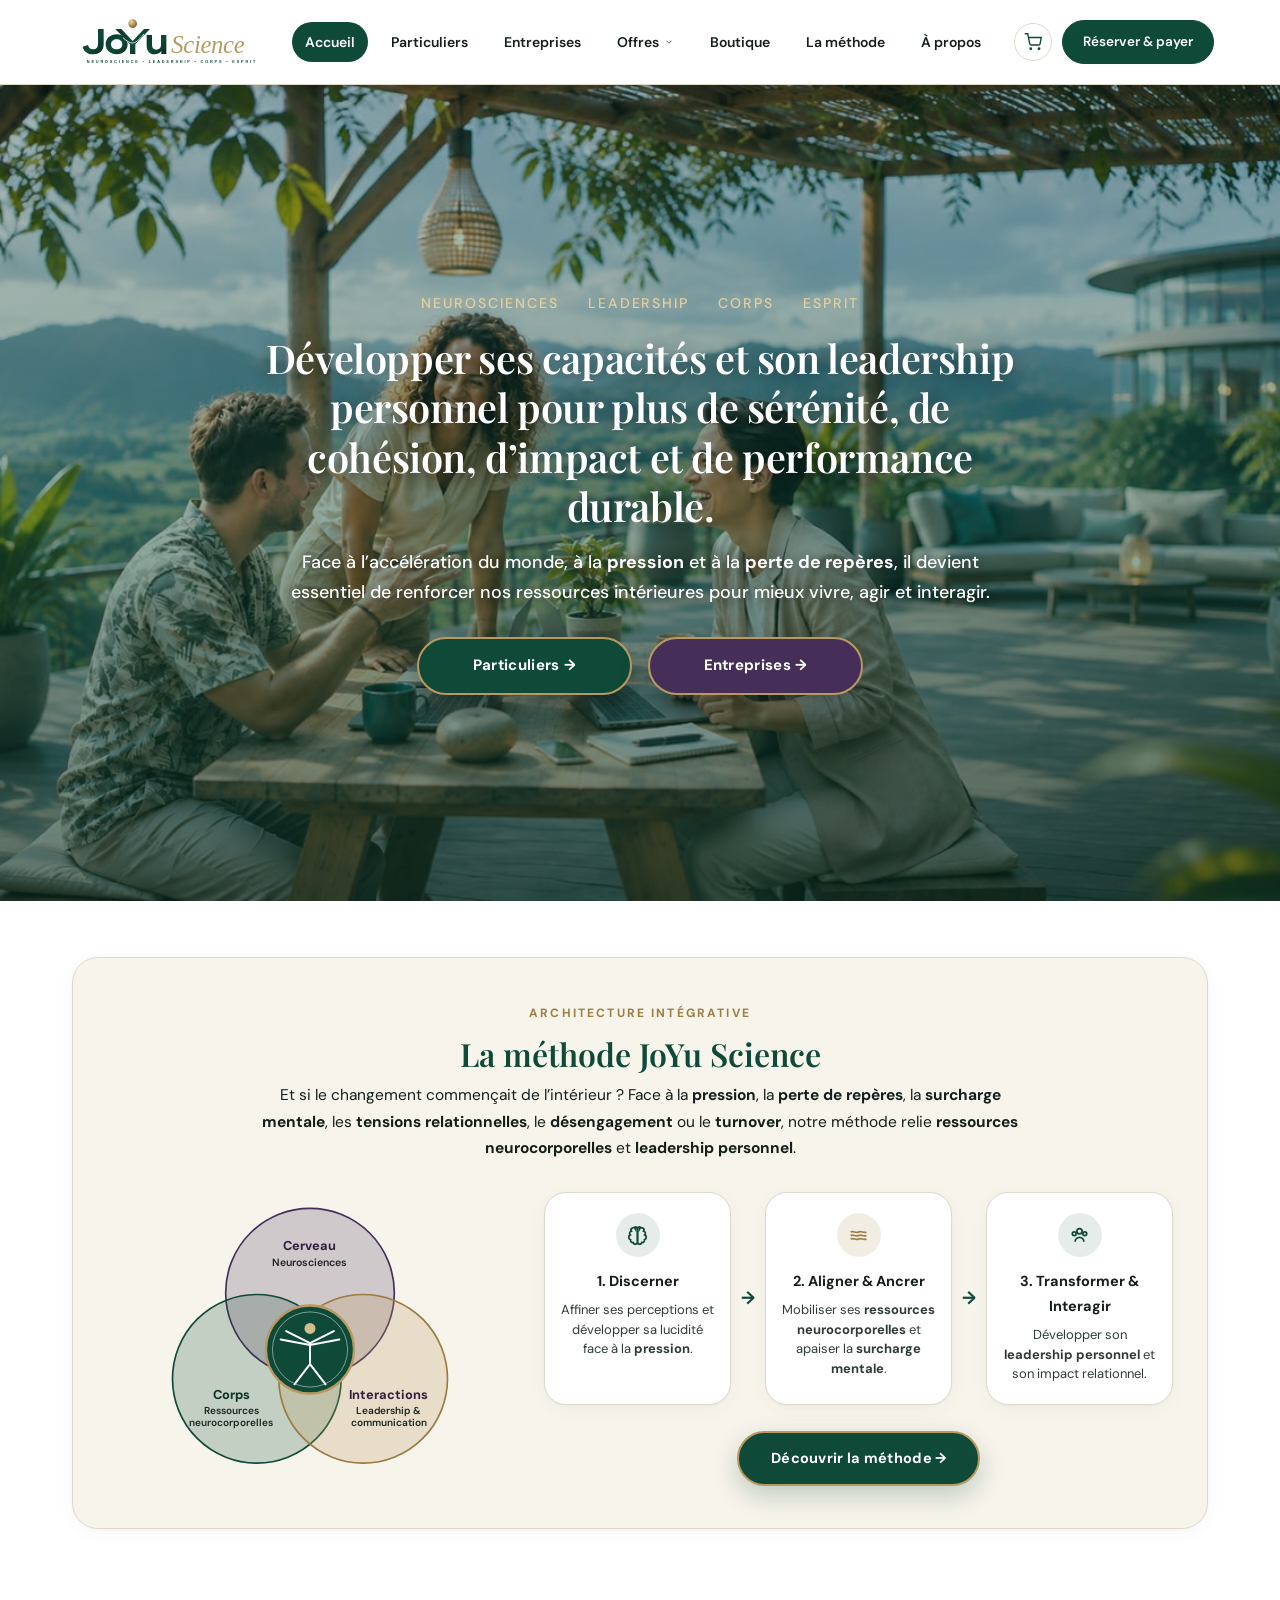
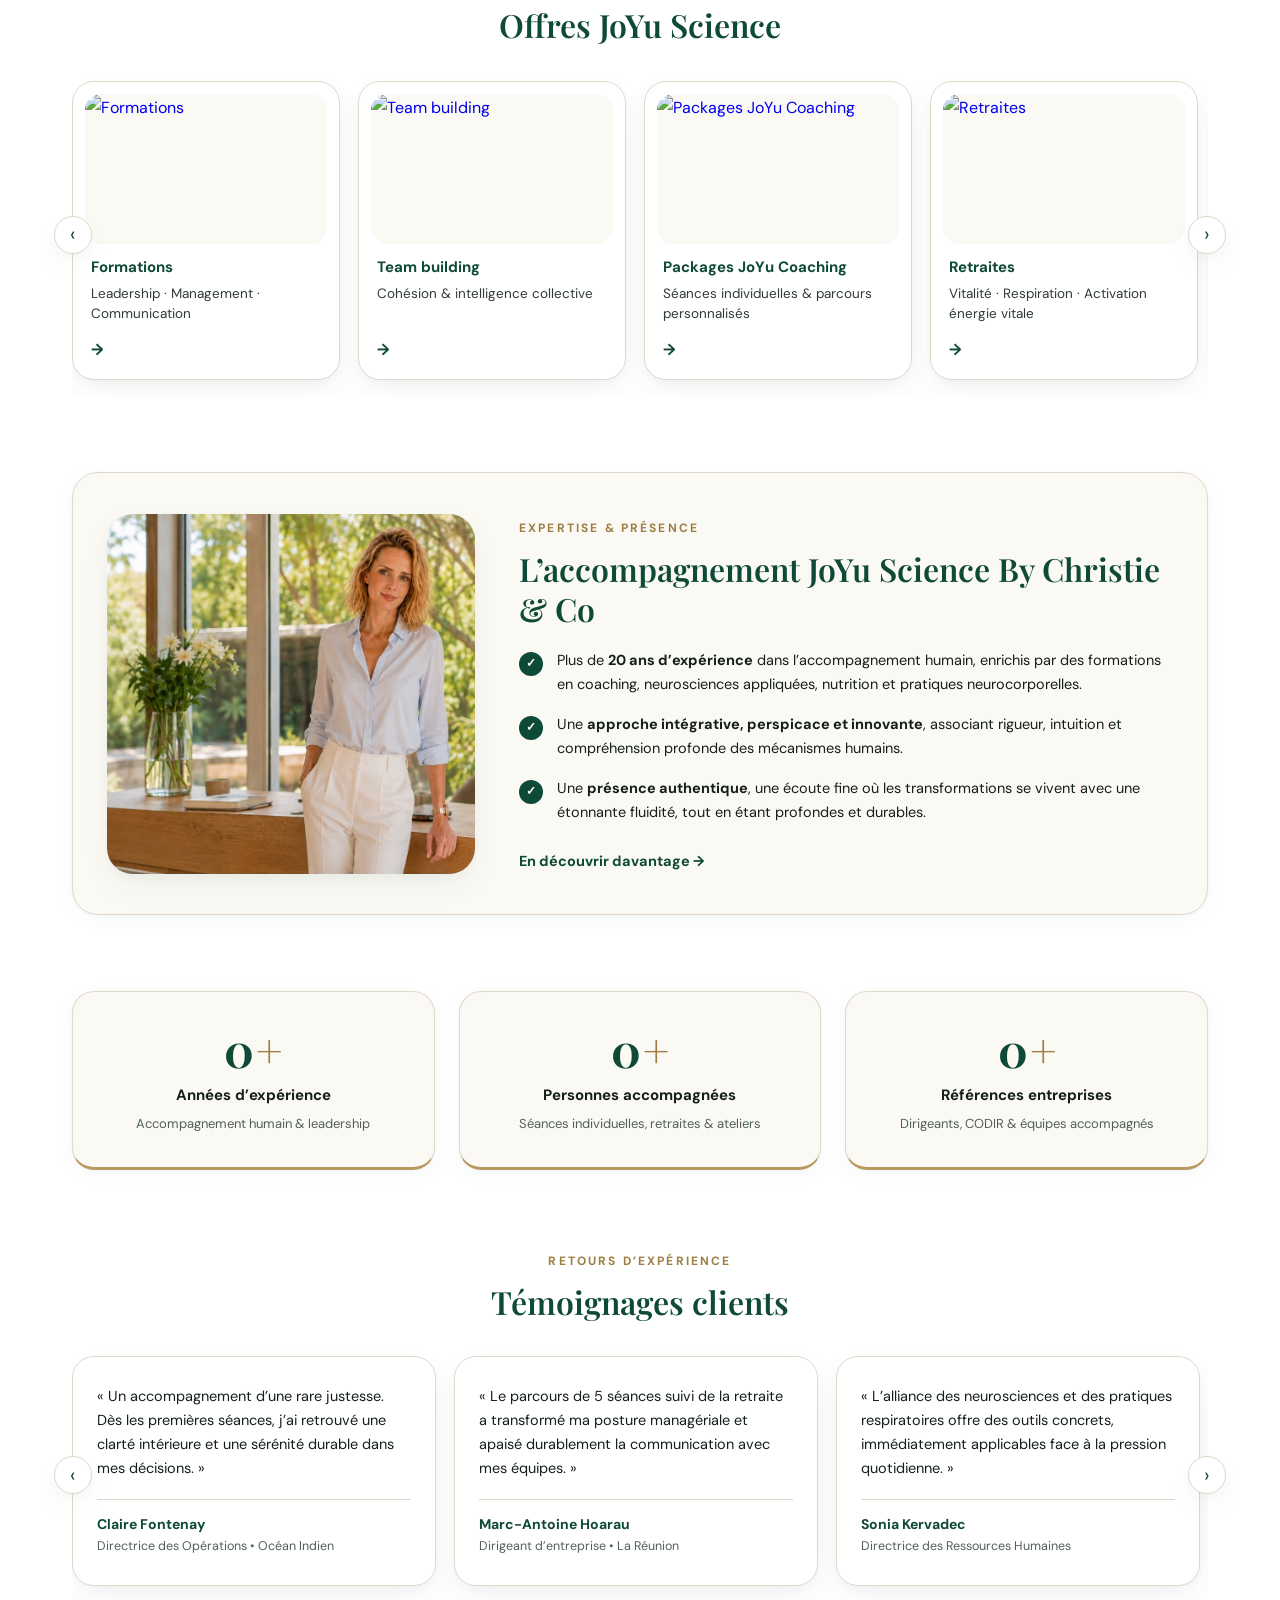
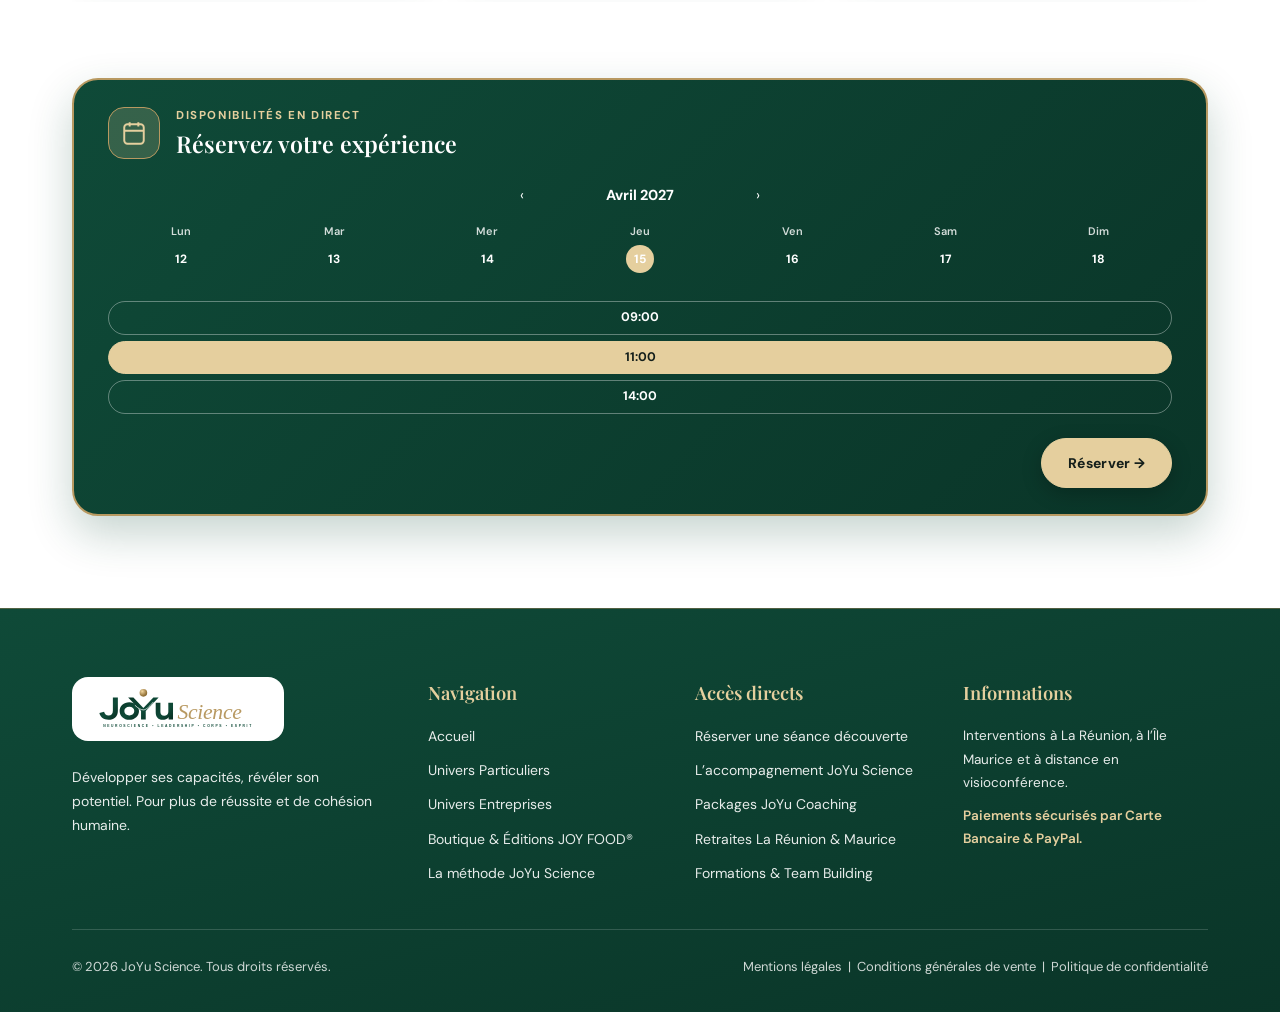
==== commit c371dca4: "maj header" ====
--- a/index.html
+++ b/index.html
@@ -5,9 +5,9 @@
     <meta charset="UTF-8">
     <meta name="viewport" content="width=device-width, initial-scale=1.0">
     <title>JoYu Science — Neurosciences, Leadership, Corps &amp; Esprit</title>
-    <meta name="description"
-        content="Développer ses capacités et son leadership personnel pour plus de sérénité, de cohésion, d’impact et de performance durable.">
-
+    <meta name="description" content="Développer ses capacités et son leadership personnel pour plus de sérénité, de cohésion, d’impact et de performance durable.">
+
+    <link rel="icon" type="image/svg+xml" href="assets/Logo-svg/favicon.svg">
     <link rel="stylesheet" href="style.css">
     <link rel="preconnect" href="https://fonts.googleapis.com">
     <link rel="preconnect" href="https://fonts.gstatic.com" crossorigin>
@@ -17,11 +17,8 @@
 </head>
 
 <body id="top-anchor">
-
     <input type="checkbox" id="mobile-menu-toggle" class="css-state-input">
-
     <div class="site-wrapper">
-
         <!-- HEADER -->
         <header class="site-header">
             <div class="header-inner">
@@ -82,10 +79,13 @@
                                 </ul>
                             </li>
                             <li class="nav-item">
-                                <a href="boutique.html" class="nav-link nav-link-boutique">Boutique</a>
+                                <a href="boutique.html" class="nav-link">Boutique</a>
                             </li>
                             <li class="nav-item">
                                 <a href="methode.html" class="nav-link">La méthode</a>
+                            </li>
+                            <li class="nav-item">
+                                <a href="a-propos.html" class="nav-link">À propos</a>
                             </li>
                         </ul>
                     </div>
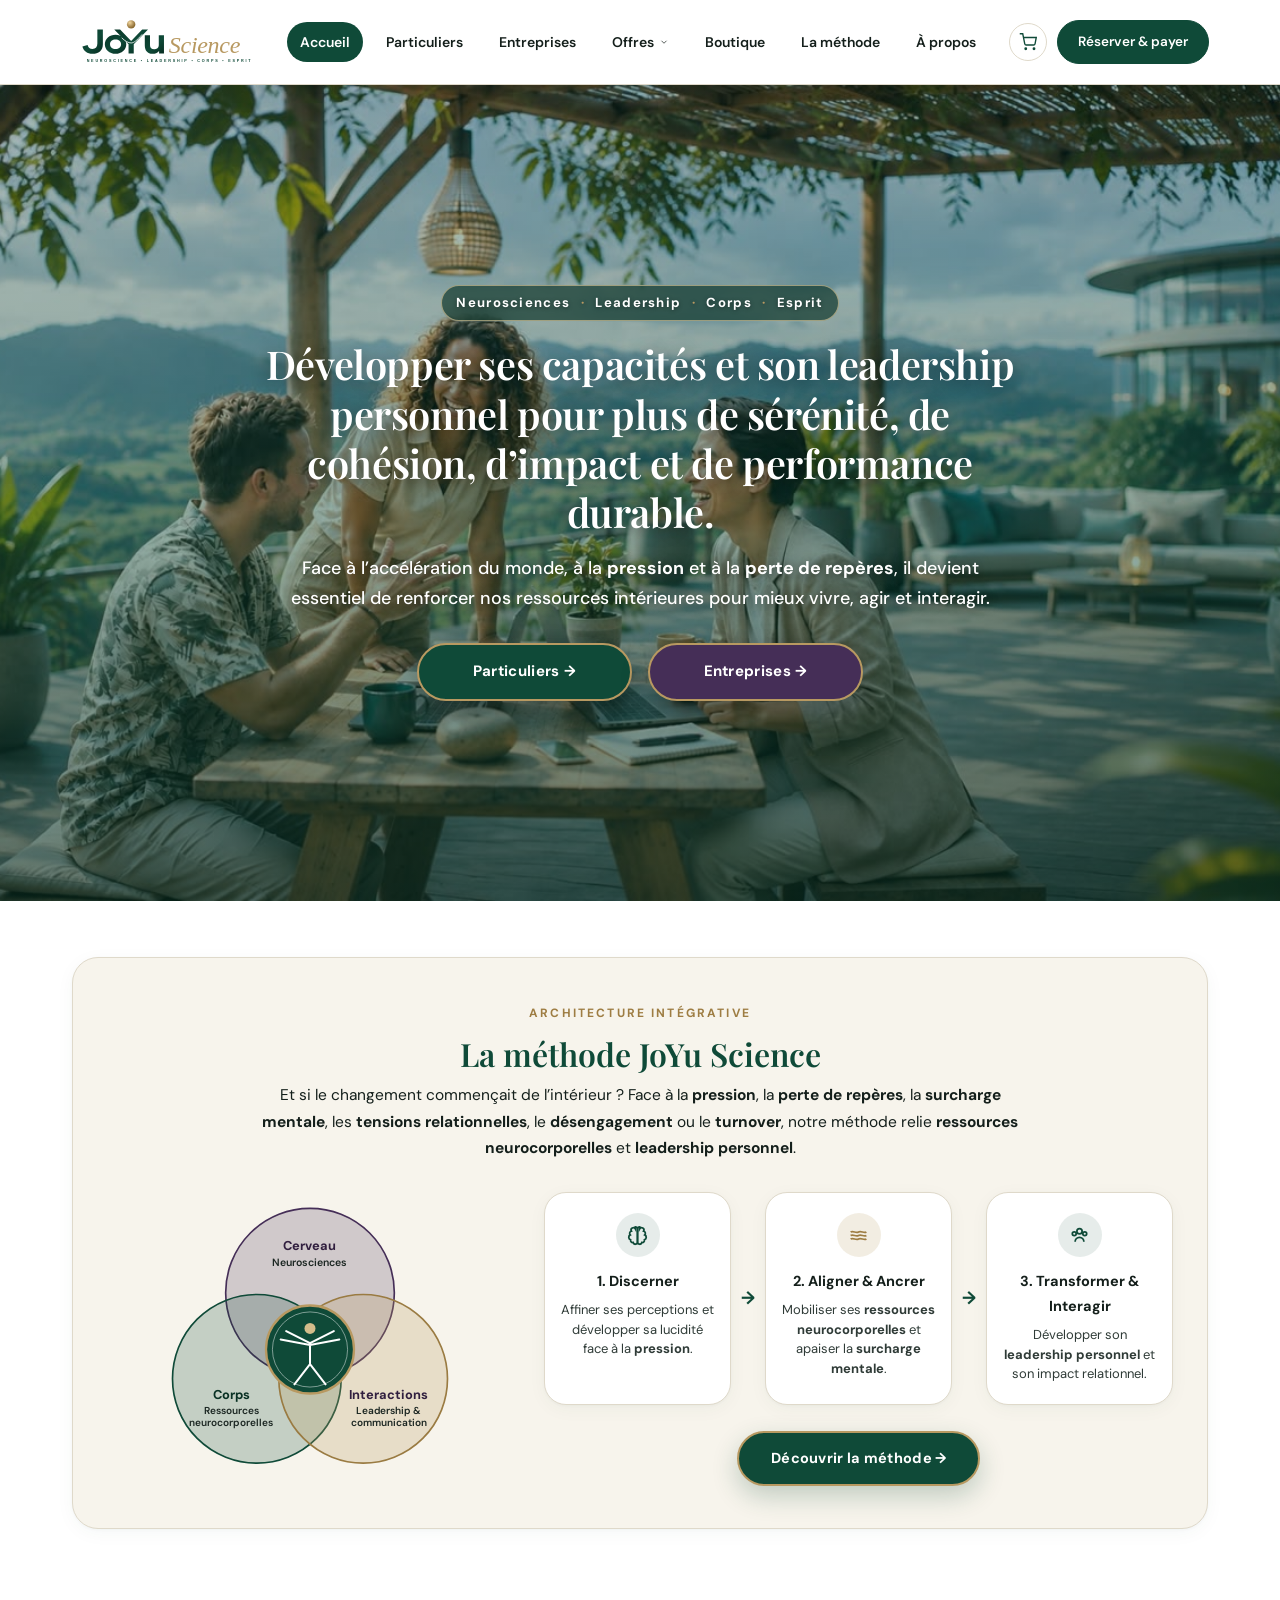
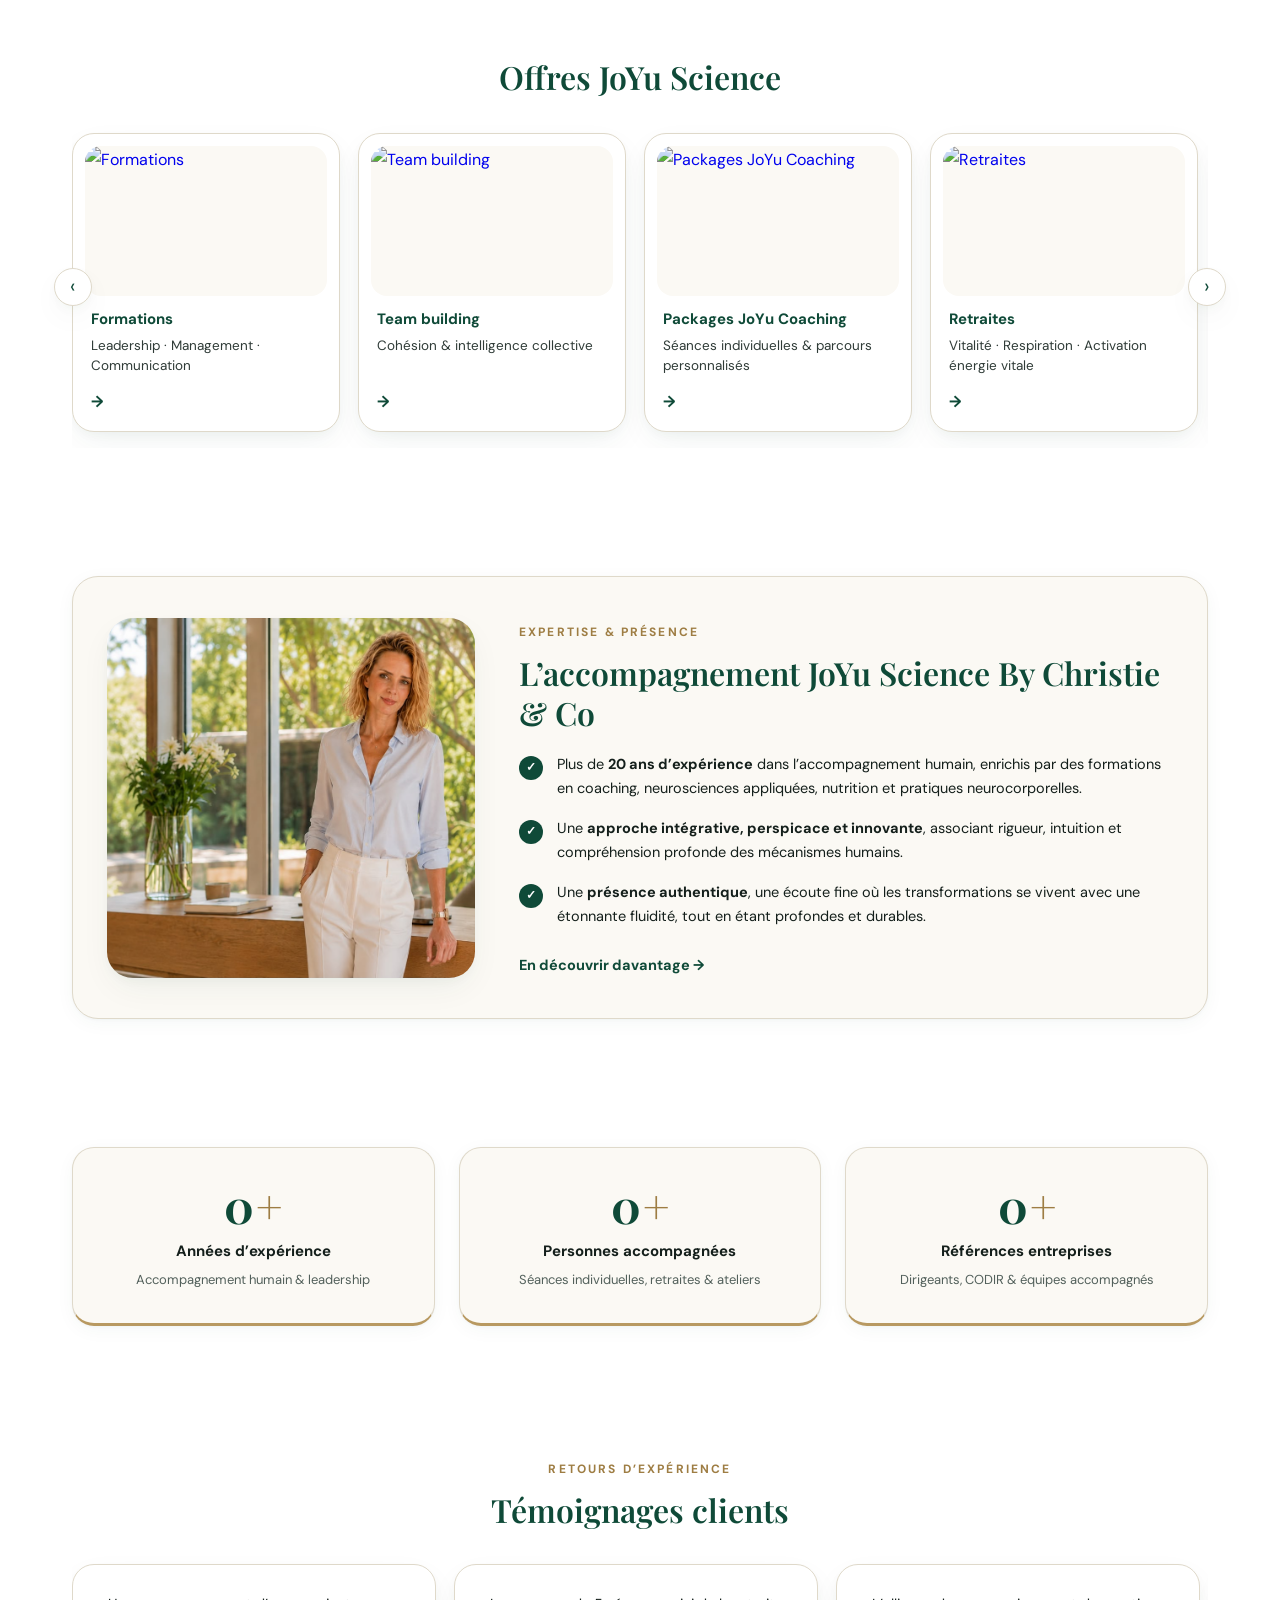
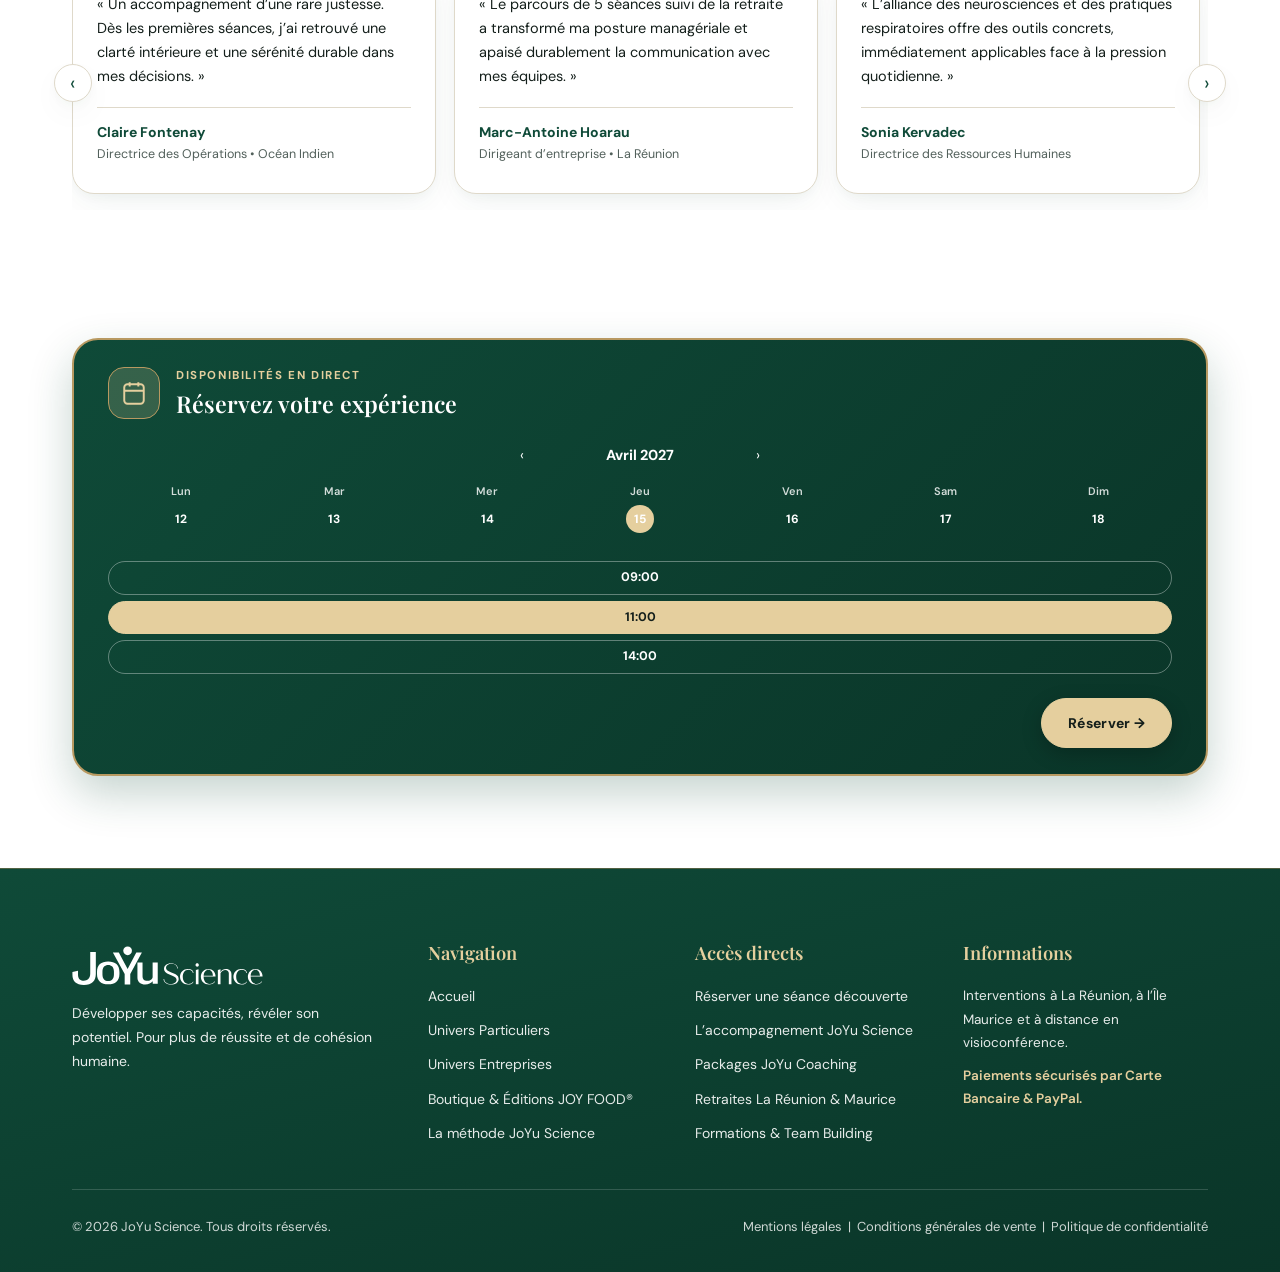
==== commit 761690c7: "mmm" ====
--- a/index.html
+++ b/index.html
@@ -503,7 +503,7 @@
                 <div class="footer-grid">
                     <div>
                         <div class="footer-logo-box">
-                            <img src="logo.svg" alt="JoYu Science" onerror="this.onerror=null;this.src='1000008343_2.jpg';">
+                            <img src="assets/Logo-svg/Logo_footer.svg" alt="JoYu Science" onerror="this.onerror=null;this.src='1000008343_2.jpg';">
                         </div>
                         <p style="font-size: 14px; color: rgba(255, 255, 255, 0.9); max-width: 300px;">
                             Développer ses capacités, révéler son potentiel. Pour plus de réussite et de cohésion humaine.
--- a/style.css
+++ b/style.css
@@ -131,11 +131,10 @@
 }
 
 .brand-logo-img {
+    height: 100px;
     width: auto;
-    height: 50px;
-    max-width: 220px;
+    max-width: 195px;
     object-fit: contain;
-    display: block;
     mix-blend-mode: multiply;
 }
 
@@ -337,11 +336,11 @@
 }
 
 .section-pad {
-    padding: 88px 0;
+    padding: 112px 0;
 }
 
 .section-pad-sm {
-    padding: 38px 0;
+    padding: 64px 0;
 }
 
 .bg-ivory {
@@ -574,11 +573,18 @@
 }
 
 .home-pillars-line {
-    font-size: 0.88rem;
-    font-weight: 500;
-    letter-spacing: 0.14em;
-    text-transform: uppercase;
-    color: var(--joyu-gold-light);
+    display: inline-block;
+    font-size: clamp(0.68rem, 2.8vw, 0.82rem);
+    font-weight: 700;
+    letter-spacing: 0.1em;
+    color: var(--joyu-white);
+    background: rgba(9, 49, 36, 0.65);
+    backdrop-filter: blur(8px);
+    -webkit-backdrop-filter: blur(8px);
+    border: 1px solid rgba(229, 207, 158, 0.6);
+    padding: 6px 14px;
+    border-radius: var(--radius-pill);
+    text-shadow: 0 1px 4px rgba(0, 0, 0, 0.45);
     margin-bottom: 18px;
     white-space: nowrap;
 }
@@ -1400,6 +1406,11 @@
 .check-badge-plum { background-color: var(--joyu-plum); }
 
 .calm-accordion {
+    padding-top: 14px;
+    margin-top: 8px;
+}
+
+.calm-accordion-1 {
     border-top: 1px solid var(--border-light);
     padding-top: 14px;
     margin-top: 8px;
@@ -1732,68 +1743,163 @@
 }
 
 /* --------------------------------------------------------------------------
-   8. PAGES BOUTIQUE (SYSTÈME DE FILTRAGE), MÉTHODE & RÉSERVATION
+   8. BOUTIQUE CONTEMPORAINE (FILTRAGE & ENCADRÉS HAUTE LISIBILITÉ)
    -------------------------------------------------------------------------- */
 .shop-filter-bar {
+    position: sticky;
+    top: 84px;
+    z-index: 90;
+    display: flex;
+    align-items: center;
+    justify-content: space-between;
+    gap: 12px;
+    padding: 12px 16px;
+    margin-bottom: 42px;
+    background: rgba(255, 255, 255, 0.92);
+    backdrop-filter: blur(14px);
+    -webkit-backdrop-filter: blur(14px);
+    border: 1px solid rgba(223, 217, 202, 0.9);
+    border-radius: var(--radius-xl);
+    box-shadow: 0 10px 30px -10px rgba(15, 74, 56, 0.08);
+}
+
+.filter-primary-group {
     display: flex;
     align-items: center;
     gap: 10px;
     flex-wrap: wrap;
-    padding-bottom: 24px;
-    margin-bottom: 32px;
-    border-bottom: 1px solid var(--border-light);
 }
 
 .filter-pill {
     cursor: pointer;
     display: inline-flex;
     align-items: center;
-    gap: 6px;
+    gap: 7px;
     padding: 9px 18px;
     border-radius: var(--radius-pill);
-    border: 1.5px solid var(--border-light);
-    background-color: var(--joyu-white);
+    border: 1px solid var(--border-light);
+    background-color: var(--joyu-cashmere);
     color: var(--text-dark);
     font-size: 13.5px;
     font-weight: 600;
+    letter-spacing: 0.01em;
     white-space: nowrap;
-    transition: var(--transition-fast);
+    transition: all 0.25s var(--ease-calm);
 }
 
 .filter-pill:hover {
     border-color: var(--joyu-gold-bright);
+    background-color: var(--joyu-white);
+    transform: translateY(-1px);
+}
+
+/* Menu déroulant "Par catégorie" sur Desktop */
+.shop-cat-dropdown {
+    position: relative;
+}
+
+.filter-dropdown-trigger {
+    list-style: none;
+    background-color: var(--joyu-white);
+    border-color: var(--joyu-gold-bright);
+}
+
+.filter-dropdown-trigger::-webkit-details-marker {
+    display: none;
+}
+
+.shop-cat-dropdown[open] .filter-dropdown-trigger svg {
+    transform: rotate(180deg);
+}
+
+.shop-cat-menu {
+    position: absolute;
+    top: calc(100% + 10px);
+    right: 0;
+    min-width: 260px;
+    background: var(--joyu-white);
+    border: 1px solid var(--border-light);
+    border-top: 2.5px solid var(--joyu-gold-bright);
+    border-radius: var(--radius-md);
+    box-shadow: 0 18px 42px -8px rgba(15, 74, 56, 0.16);
+    padding: 8px;
+    display: flex;
+    flex-direction: column;
+    gap: 4px;
+    z-index: 120;
+}
+
+.shop-cat-option {
+    cursor: pointer;
+    display: block;
+    padding: 10px 14px;
+    border-radius: var(--radius-sm);
+    font-size: 13.5px;
+    font-weight: 600;
+    color: var(--text-dark);
+    transition: var(--transition-fast);
+}
+
+.shop-cat-option:hover {
     background-color: var(--joyu-ivory);
-}
-
-/* État actif des pilules de filtre */
+    color: var(--joyu-green);
+}
+
+/* États actifs Desktop (Pilules principales + Sous-menu déroulant) */
 #filter-all:checked ~ .shop-filter-bar label[for="filter-all"],
+#filter-particuliers:checked ~ .shop-filter-bar label[for="filter-particuliers"] {
+    background: linear-gradient(135deg, #0f4a38 0%, #16634b 100%);
+    border-color: var(--joyu-green);
+    color: var(--joyu-white);
+    box-shadow: 0 6px 16px rgba(15, 74, 56, 0.22);
+}
+
+#filter-entreprises:checked ~ .shop-filter-bar label[for="filter-entreprises"] {
+    background: linear-gradient(135deg, #452e57 0%, #5b3d73 100%);
+    border-color: var(--joyu-plum);
+    color: var(--joyu-white);
+    box-shadow: 0 6px 16px rgba(69, 46, 87, 0.25);
+}
+
+/* Quand une sous-catégorie du menu déroulant est active */
+#filter-ibooks:checked ~ .shop-filter-bar .filter-dropdown-trigger,
+#filter-retraites:checked ~ .shop-filter-bar .filter-dropdown-trigger,
+#filter-coaching:checked ~ .shop-filter-bar .filter-dropdown-trigger,
+#filter-ateliers:checked ~ .shop-filter-bar .filter-dropdown-trigger {
+    background: linear-gradient(135deg, #0f4a38 0%, #16634b 100%);
+    border-color: var(--joyu-green);
+    color: var(--joyu-white);
+}
+
 #filter-ibooks:checked ~ .shop-filter-bar label[for="filter-ibooks"],
 #filter-retraites:checked ~ .shop-filter-bar label[for="filter-retraites"],
 #filter-coaching:checked ~ .shop-filter-bar label[for="filter-coaching"],
 #filter-ateliers:checked ~ .shop-filter-bar label[for="filter-ateliers"] {
     background-color: var(--joyu-green);
-    border-color: var(--joyu-green);
     color: var(--joyu-white);
 }
 
-#filter-particuliers:checked ~ .shop-filter-bar label[for="filter-particuliers"] {
-    background-color: var(--joyu-green);
-    border-color: var(--joyu-green);
-    color: var(--joyu-white);
-}
-
-#filter-entreprises:checked ~ .shop-filter-bar label[for="filter-entreprises"] {
-    background-color: var(--joyu-plum);
-    border-color: var(--joyu-plum);
-    color: var(--joyu-white);
-}
+/* Sélecteur Mobile masqué sur Desktop */
+.shop-mobile-dropdown {
+    display: none;
+    width: 100%;
+}
+
+/* Affichage dynamique du libellé actif dans le sélecteur mobile */
+#filter-all:checked ~ .shop-filter-bar .active-filter-name::after { content: "Tout le catalogue"; }
+#filter-particuliers:checked ~ .shop-filter-bar .active-filter-name::after { content: "Particuliers"; color: var(--joyu-green); }
+#filter-entreprises:checked ~ .shop-filter-bar .active-filter-name::after { content: "Entreprises"; color: var(--joyu-plum); }
+#filter-ibooks:checked ~ .shop-filter-bar .active-filter-name::after { content: "iBooks & JOY FOOD®"; }
+#filter-retraites:checked ~ .shop-filter-bar .active-filter-name::after { content: "Retraites & Séminaires"; }
+#filter-coaching:checked ~ .shop-filter-bar .active-filter-name::after { content: "Coaching & Formations"; }
+#filter-ateliers:checked ~ .shop-filter-bar .active-filter-name::after { content: "Ateliers & Conférences"; }
 
 .shop-category-block {
-    margin-bottom: 54px;
-    animation: calmFadeIn 0.35s var(--ease-calm);
-}
-
-/* Logique de filtrage CSS sans JavaScript */
+    margin-top: 24px;
+    margin-bottom: 92px;
+    animation: calmFadeIn 0.4s var(--ease-calm);
+}
+
 #filter-particuliers:checked ~ .shop-category-block:not(.cat-particuliers),
 #filter-entreprises:checked ~ .shop-category-block:not(.cat-entreprises),
 #filter-ibooks:checked ~ .shop-category-block:not(.cat-ibooks),
@@ -1803,6 +1909,355 @@
     display: none;
 }
 
+/* En-tête de section boutique */
+.shop-section-head {
+    display: flex;
+    align-items: center;
+    gap: 16px;
+    margin-bottom: 24px;
+    padding-bottom: 14px;
+    border-bottom: 1.5px solid var(--border-light);
+}
+
+.shop-num-badge {
+    width: 44px;
+    height: 44px;
+    border-radius: 14px;
+    background-color: var(--joyu-green);
+    color: var(--joyu-white);
+    font-family: var(--font-heading);
+    font-size: 1.15rem;
+    font-weight: 700;
+    display: inline-flex;
+    align-items: center;
+    justify-content: center;
+    flex-shrink: 0;
+    border: 1.5px solid var(--joyu-gold-bright);
+}
+
+.shop-num-badge.plum {
+    background-color: var(--joyu-plum);
+}
+
+.shop-section-sub {
+    font-size: 14.5px;
+    font-weight: 500;
+    color: var(--text-body);
+    margin-top: 2px;
+}
+
+/* Encadré vedette (Spotlight Card) */
+.shop-spotlight-card {
+    background: linear-gradient(155deg, #fbf9f4 0%, #f5efe0 100%);
+    border: 2px solid var(--joyu-gold-bright);
+    border-radius: var(--radius-xl);
+    overflow: hidden;
+    box-shadow: 0 16px 40px rgba(15, 74, 56, 0.1);
+    margin-bottom: 22px;
+}
+
+.shop-spotlight-card.plum-spotlight {
+    background: linear-gradient(155deg, #fbf9fc 0%, #f3edf7 100%);
+    border-color: var(--joyu-plum);
+    box-shadow: 0 16px 40px rgba(69, 46, 87, 0.12);
+}
+
+.shop-spotlight-ribbon {
+    background-color: var(--joyu-green);
+    color: var(--joyu-gold-light);
+    font-size: 12px;
+    font-weight: 700;
+    letter-spacing: 0.16em;
+    text-transform: uppercase;
+    text-align: center;
+    padding: 8px 16px;
+}
+
+.shop-spotlight-ribbon.plum {
+    background-color: var(--joyu-plum);
+    color: var(--joyu-gold-light);
+}
+
+.shop-spotlight-grid {
+    display: grid;
+    grid-template-columns: 0.85fr 1.15fr;
+    align-items: stretch;
+}
+
+.shop-spotlight-media {
+    min-height: 250px;
+    background-color: var(--joyu-cashmere);
+    overflow: hidden;
+}
+
+.shop-spotlight-media img {
+    width: 100%;
+    height: 100%;
+    object-fit: cover;
+    object-position: center 25%;
+}
+
+.shop-spotlight-body {
+    padding: 30px 32px;
+    display: flex;
+    flex-direction: column;
+    justify-content: center;
+}
+
+.shop-spotlight-footer {
+    margin-top: 22px;
+    padding-top: 18px;
+    border-top: 1px solid var(--border-light);
+    display: flex;
+    align-items: center;
+    justify-content: space-between;
+    gap: 16px;
+    flex-wrap: wrap;
+}
+
+/* Grilles et encadrés horizontaux compacts */
+.shop-2col-grid {
+    display: grid;
+    grid-template-columns: repeat(2, 1fr);
+    gap: 20px;
+}
+
+.shop-cards-stack {
+    display: flex;
+    flex-direction: column;
+    gap: 16px;
+}
+
+.shop-row-card {
+    position: relative;
+    background-color: var(--joyu-white);
+    border: 1.5px solid var(--border-light);
+    border-radius: var(--radius-card);
+    padding: 16px;
+    display: grid;
+    grid-template-columns: 112px 1fr auto;
+    gap: 18px;
+    align-items: center;
+    box-shadow: var(--shadow-card);
+    transition: var(--transition);
+}
+
+.shop-row-card:hover {
+    border-color: var(--joyu-gold-bright);
+    transform: translateY(-2px);
+    box-shadow: var(--shadow-hover);
+}
+
+.shop-row-card.highlighted-gold {
+    border: 2px solid var(--joyu-gold-bright);
+    background-color: var(--joyu-cashmere);
+}
+
+.shop-row-card.highlighted-green {
+    border: 2px solid var(--joyu-green);
+    background-color: var(--joyu-cashmere);
+}
+
+.shop-row-card.plum-card {
+    border-left: 4px solid var(--joyu-plum);
+}
+
+.shop-row-media {
+    width: 112px;
+    height: 112px;
+    border-radius: var(--radius-md);
+    overflow: hidden;
+    background-color: var(--joyu-cashmere);
+}
+
+.shop-row-media img {
+    width: 100%;
+    height: 100%;
+    object-fit: cover;
+    object-position: center 25%;
+}
+
+.shop-row-body {
+    min-width: 0;
+}
+
+.shop-row-action {
+    display: flex;
+    flex-direction: column;
+    align-items: flex-end;
+    justify-content: center;
+    gap: 10px;
+    padding-left: 16px;
+    border-left: 1px solid var(--border-light);
+    min-width: 155px;
+    text-align: right;
+}
+
+/* Cartes grand format (Retraites & Séminaires) */
+.shop-feature-box {
+    position: relative;
+    background-color: var(--joyu-white);
+    border: 1.5px solid var(--border-light);
+    border-radius: var(--radius-card);
+    overflow: hidden;
+    display: flex;
+    flex-direction: column;
+    box-shadow: var(--shadow-card);
+    transition: var(--transition);
+}
+
+.shop-feature-box:hover {
+    border-color: var(--joyu-gold-bright);
+    transform: translateY(-3px);
+    box-shadow: var(--shadow-hover);
+}
+
+.shop-feature-box.plum-box {
+    border-top: 4px solid var(--joyu-plum);
+}
+
+.shop-feature-media {
+    width: 100%;
+    height: 220px;
+    overflow: hidden;
+}
+
+.shop-feature-media img {
+    width: 100%;
+    height: 100%;
+    object-fit: cover;
+    object-position: center 25%;
+}
+
+.shop-feature-body {
+    padding: 26px 24px;
+    display: flex;
+    flex-direction: column;
+    flex: 1;
+}
+
+.shop-feature-footer {
+    margin-top: auto;
+    padding-top: 18px;
+    border-top: 1px solid var(--border-light);
+    display: flex;
+    align-items: center;
+    justify-content: space-between;
+    gap: 14px;
+    flex-wrap: wrap;
+}
+
+/* Badges, Titres, Prix & Boutons haute lisibilité */
+.shop-corner-badge {
+    position: absolute;
+    top: 12px;
+    right: 14px;
+    z-index: 2;
+    font-size: 11px;
+    font-weight: 700;
+    letter-spacing: 0.1em;
+    text-transform: uppercase;
+    padding: 5px 12px;
+    border-radius: var(--radius-pill);
+}
+
+.shop-corner-badge.gold {
+    background-color: var(--joyu-gold-light);
+    color: #141f1b;
+    border: 1px solid var(--joyu-gold-bright);
+}
+
+.shop-corner-badge.green {
+    background-color: var(--joyu-green);
+    color: var(--joyu-white);
+}
+
+.shop-corner-badge.plum {
+    background-color: var(--joyu-plum);
+    color: var(--joyu-white);
+}
+
+.shop-tag {
+    display: inline-block;
+    font-size: 12px;
+    font-weight: 700;
+    letter-spacing: 0.08em;
+    text-transform: uppercase;
+    margin-bottom: 6px;
+}
+
+.shop-tag.green { color: var(--joyu-green); }
+.shop-tag.plum { color: var(--joyu-plum); }
+
+.shop-card-title {
+    font-family: var(--font-heading);
+    font-size: 1.24rem;
+    font-weight: 700;
+    line-height: 1.28;
+    color: var(--text-dark);
+    margin-bottom: 6px;
+}
+
+.shop-card-title-lg {
+    font-family: var(--font-heading);
+    font-size: 1.55rem;
+    font-weight: 700;
+    line-height: 1.25;
+    color: var(--joyu-green);
+    margin-bottom: 10px;
+}
+
+.plum-text {
+    color: var(--joyu-plum) !important;
+}
+
+.shop-card-desc {
+    font-size: 15px;
+    line-height: 1.58;
+    color: var(--text-dark);
+}
+
+.shop-price-block {
+    display: flex;
+    flex-direction: column;
+}
+
+.shop-price-value {
+    font-family: var(--font-heading);
+    font-size: 1.65rem;
+    font-weight: 700;
+    line-height: 1.15;
+    color: var(--joyu-green);
+}
+
+.shop-price-meta {
+    font-size: 13px;
+    font-weight: 600;
+    color: var(--text-body);
+    margin-top: 2px;
+}
+
+.shop-btn-lg {
+    padding: 14px 28px;
+    font-size: 15px;
+    font-weight: 700;
+}
+
+.shop-btn-md {
+    padding: 12px 24px;
+    font-size: 14.5px;
+    font-weight: 700;
+}
+
+.shop-btn-sm {
+    padding: 10px 20px;
+    font-size: 14px;
+    font-weight: 700;
+}
+
+/* --------------------------------------------------------------------------
+   8B. BOUTIQUE CLASSIQUE, BANNIÈRES & RÉSERVATION (CHECKOUT)
+   -------------------------------------------------------------------------- */
 .page-banner {
     background: var(--joyu-calm-banner);
     border-bottom: 1px solid var(--border-light);
@@ -2033,11 +2488,12 @@
     border-bottom: 1px solid rgba(255, 255, 255, 0.16);
 }
 
-.footer-logo-box {
-    display: inline-block;
-    background-color: var(--joyu-white);
-    padding: 10px 18px;
-    border-radius: var(--radius-md);
+.site-footer .footer-grid > div:first-child img,
+.footer-logo-box img {
+    height: 48px;
+    width: auto;
+    max-width: 210px;
+    object-fit: contain;
     margin-bottom: 16px;
 }
 
@@ -2085,7 +2541,7 @@
 }
 
 /* --------------------------------------------------------------------------
-   10. RESPONSIVE TABLETTE (<= 1024PX) & MOBILE (<= 860PX / 540PX)
+   10. RESPONSIVE TABLETTE (<= 1024PX) & MOBILE (<= 860PX / 540PX / 420PX)
    -------------------------------------------------------------------------- */
 @media (max-width: 1024px) {
     .container {
@@ -2209,10 +2665,6 @@
     .header-inner {
         height: 74px;
         padding: 0 20px;
-    }
-
-    .brand-logo-img {
-        height: 44px;
     }
 
     .header-cta-wrap {
@@ -2397,14 +2849,6 @@
         grid-template-columns: 1fr;
     }
 
-    /* Barre de filtres boutique défilante horizontalement sur mobile */
-    .shop-filter-bar {
-        flex-wrap: nowrap;
-        overflow-x: auto;
-        -webkit-overflow-scrolling: touch;
-        padding-bottom: 14px;
-    }
-
     .carousel-offer-card {
         flex: 0 0 76%;
         min-width: 240px;
@@ -2432,6 +2876,239 @@
     .christie-photo {
         height: 300px;
     }
+
+    /* --- BOUTIQUE SUR MOBILE & TABLETTE (<= 860PX) --- */
+    .boutique-filter-shell,
+    .shop-category-block {
+        width: 100%;
+        max-width: 100%;
+        overflow: hidden;
+    }
+
+/* Respiration harmonieuse des sections sur mobile */
+    .section-pad {
+        padding: 76px 0;
+    }
+
+    .section-pad-sm {
+        padding: 46px 0;
+    }
+
+    .shop-category-block {
+        margin-top: 12px;
+        margin-bottom: 64px;
+    }
+
+    /* Barre de filtres remontée et détachée de la première carte sur mobile */
+    .boutique-filter-shell {
+        padding-top: 0;
+        margin-top: -14px;
+    }
+
+    .shop-filter-bar {
+        position: relative;
+        top: auto;
+        z-index: 20;
+        padding: 10px 12px;
+        margin-bottom: 34px;
+        border-radius: var(--radius-md);
+        display: block;
+    }
+
+    .filter-primary-group,
+    .shop-cat-dropdown {
+        display: none;
+    }
+
+    .shop-mobile-dropdown {
+        display: block;
+        width: 100%;
+    }
+
+    .shop-mobile-trigger {
+        list-style: none;
+        cursor: pointer;
+        width: 100%;
+        display: flex;
+        align-items: center;
+        justify-content: space-between;
+        gap: 10px;
+        padding: 10px 14px;
+        background-color: var(--joyu-cashmere);
+        border: 1.5px solid var(--joyu-gold-bright);
+        border-radius: var(--radius-sm);
+        font-size: 14px;
+        color: var(--text-dark);
+    }
+
+    .shop-mobile-trigger::-webkit-details-marker {
+        display: none;
+    }
+
+    .mobile-filter-status {
+        display: inline-flex;
+        align-items: center;
+        gap: 8px;
+        color: var(--joyu-green);
+    }
+
+    .mobile-filter-status span {
+        font-weight: 600;
+        color: var(--text-muted);
+    }
+
+    .shop-mobile-dropdown[open] .mobile-chev {
+        transform: rotate(180deg);
+    }
+
+    .shop-mobile-menu {
+        margin-top: 8px;
+        padding: 8px;
+        background-color: var(--joyu-white);
+        border: 1px solid var(--border-light);
+        border-radius: var(--radius-sm);
+        display: flex;
+        flex-direction: column;
+        gap: 4px;
+    }
+
+    .mobile-filter-sep {
+        font-size: 11px;
+        font-weight: 700;
+        text-transform: uppercase;
+        letter-spacing: 0.12em;
+        color: var(--joyu-gold);
+        padding: 8px 12px 4px;
+    }
+
+    .mobile-filter-opt {
+        cursor: pointer;
+        display: block;
+        padding: 10px 12px;
+        border-radius: 8px;
+        font-size: 14px;
+        font-weight: 600;
+        color: var(--text-dark);
+    }
+
+    .mobile-filter-opt.green-opt { color: var(--joyu-green); }
+    .mobile-filter-opt.plum-opt { color: var(--joyu-plum); }
+
+    #filter-all:checked ~ .shop-filter-bar .mobile-filter-opt[for="filter-all"],
+    #filter-particuliers:checked ~ .shop-filter-bar .mobile-filter-opt[for="filter-particuliers"],
+    #filter-ibooks:checked ~ .shop-filter-bar .mobile-filter-opt[for="filter-ibooks"],
+    #filter-retraites:checked ~ .shop-filter-bar .mobile-filter-opt[for="filter-retraites"],
+    #filter-coaching:checked ~ .shop-filter-bar .mobile-filter-opt[for="filter-coaching"],
+    #filter-ateliers:checked ~ .shop-filter-bar .mobile-filter-opt[for="filter-ateliers"] {
+        background-color: var(--joyu-green);
+        color: var(--joyu-white);
+    }
+
+    #filter-entreprises:checked ~ .shop-filter-bar .mobile-filter-opt[for="filter-entreprises"] {
+        background-color: var(--joyu-plum);
+        color: var(--joyu-white);
+    }
+
+    /* Grilles et encadrés boutique alignés proprement sans débordement à droite */
+    .shop-spotlight-grid,
+    .shop-2col-grid {
+        grid-template-columns: 1fr;
+        gap: 18px;
+        width: 100%;
+    }
+
+    .shop-spotlight-media {
+        width: 100%;
+        height: 210px;
+        min-height: 210px;
+    }
+
+    .shop-spotlight-media img,
+    .shop-feature-media img {
+        width: 100%;
+        height: 100%;
+        object-fit: cover;
+        object-position: center 25%;
+    }
+
+    .shop-spotlight-body {
+        padding: 22px 18px;
+    }
+
+    /* Passage des .shop-row-card (y compris .plum-card) en carte verticale harmonieuse */
+    .shop-row-card,
+    .shop-row-card.plum-card {
+        display: flex;
+        flex-direction: column;
+        align-items: stretch;
+        gap: 0;
+        padding: 0;
+        width: 100%;
+        max-width: 100%;
+        min-width: 0;
+        overflow: hidden;
+    }
+
+    .shop-row-media {
+        width: 100%;
+        height: 185px;
+        border-radius: 0;
+        flex-shrink: 0;
+    }
+
+    .shop-row-media img {
+        width: 100%;
+        height: 100%;
+        object-fit: cover;
+        object-position: center 25%;
+    }
+
+    .shop-row-body {
+        padding: 18px 18px 14px;
+        width: 100%;
+        min-width: 0;
+        overflow-wrap: break-word;
+        word-wrap: break-word;
+    }
+
+    .shop-row-card .shop-corner-badge {
+        top: 12px;
+        right: 12px;
+    }
+
+    .shop-row-action,
+    .shop-spotlight-footer,
+    .shop-feature-footer {
+        width: 100%;
+        min-width: 0;
+        display: flex;
+        flex-direction: row;
+        align-items: center;
+        justify-content: space-between;
+        gap: 12px;
+        border-left: none;
+        border-top: 1px solid var(--border-light);
+        padding: 14px 18px 18px;
+        margin-top: auto;
+        text-align: left;
+    }
+
+    .shop-spotlight-footer,
+    .shop-feature-footer {
+        padding: 16px 0 0;
+    }
+
+    .shop-price-value {
+        font-size: 1.48rem;
+    }
+
+    .shop-btn-lg,
+    .shop-btn-md,
+    .shop-btn-sm {
+        padding: 11px 18px;
+        font-size: 13.5px;
+        flex-shrink: 0;
+    }
 }
 
 @media (max-width: 540px) {
@@ -2496,6 +3173,23 @@
 
     .christie-photo {
         height: 250px;
+    }
+}
+
+@media (max-width: 420px) {
+    .shop-row-action,
+    .shop-spotlight-footer,
+    .shop-feature-footer {
+        flex-direction: column;
+        align-items: stretch;
+        gap: 12px;
+    }
+
+    .shop-row-action .btn,
+    .shop-spotlight-footer .btn,
+    .shop-feature-footer .btn {
+        width: 100%;
+        text-align: center;
     }
 }
 
